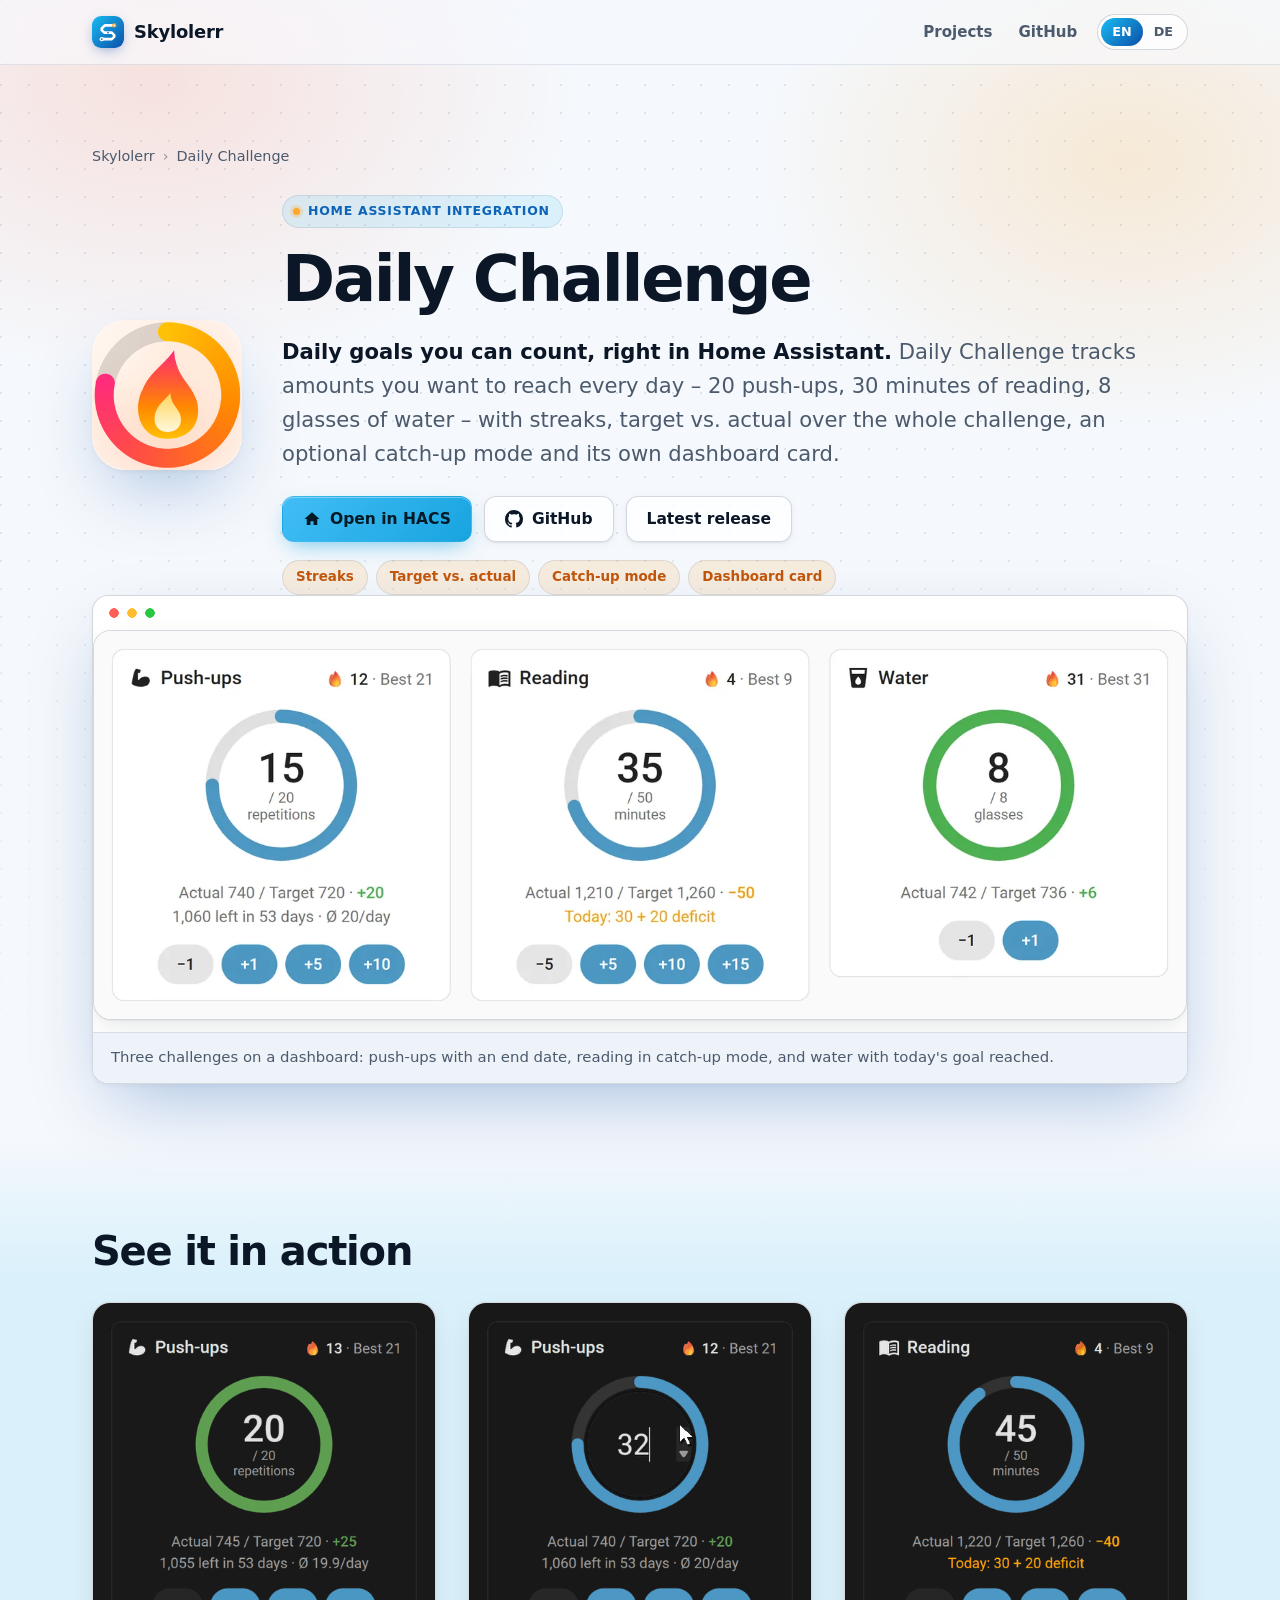
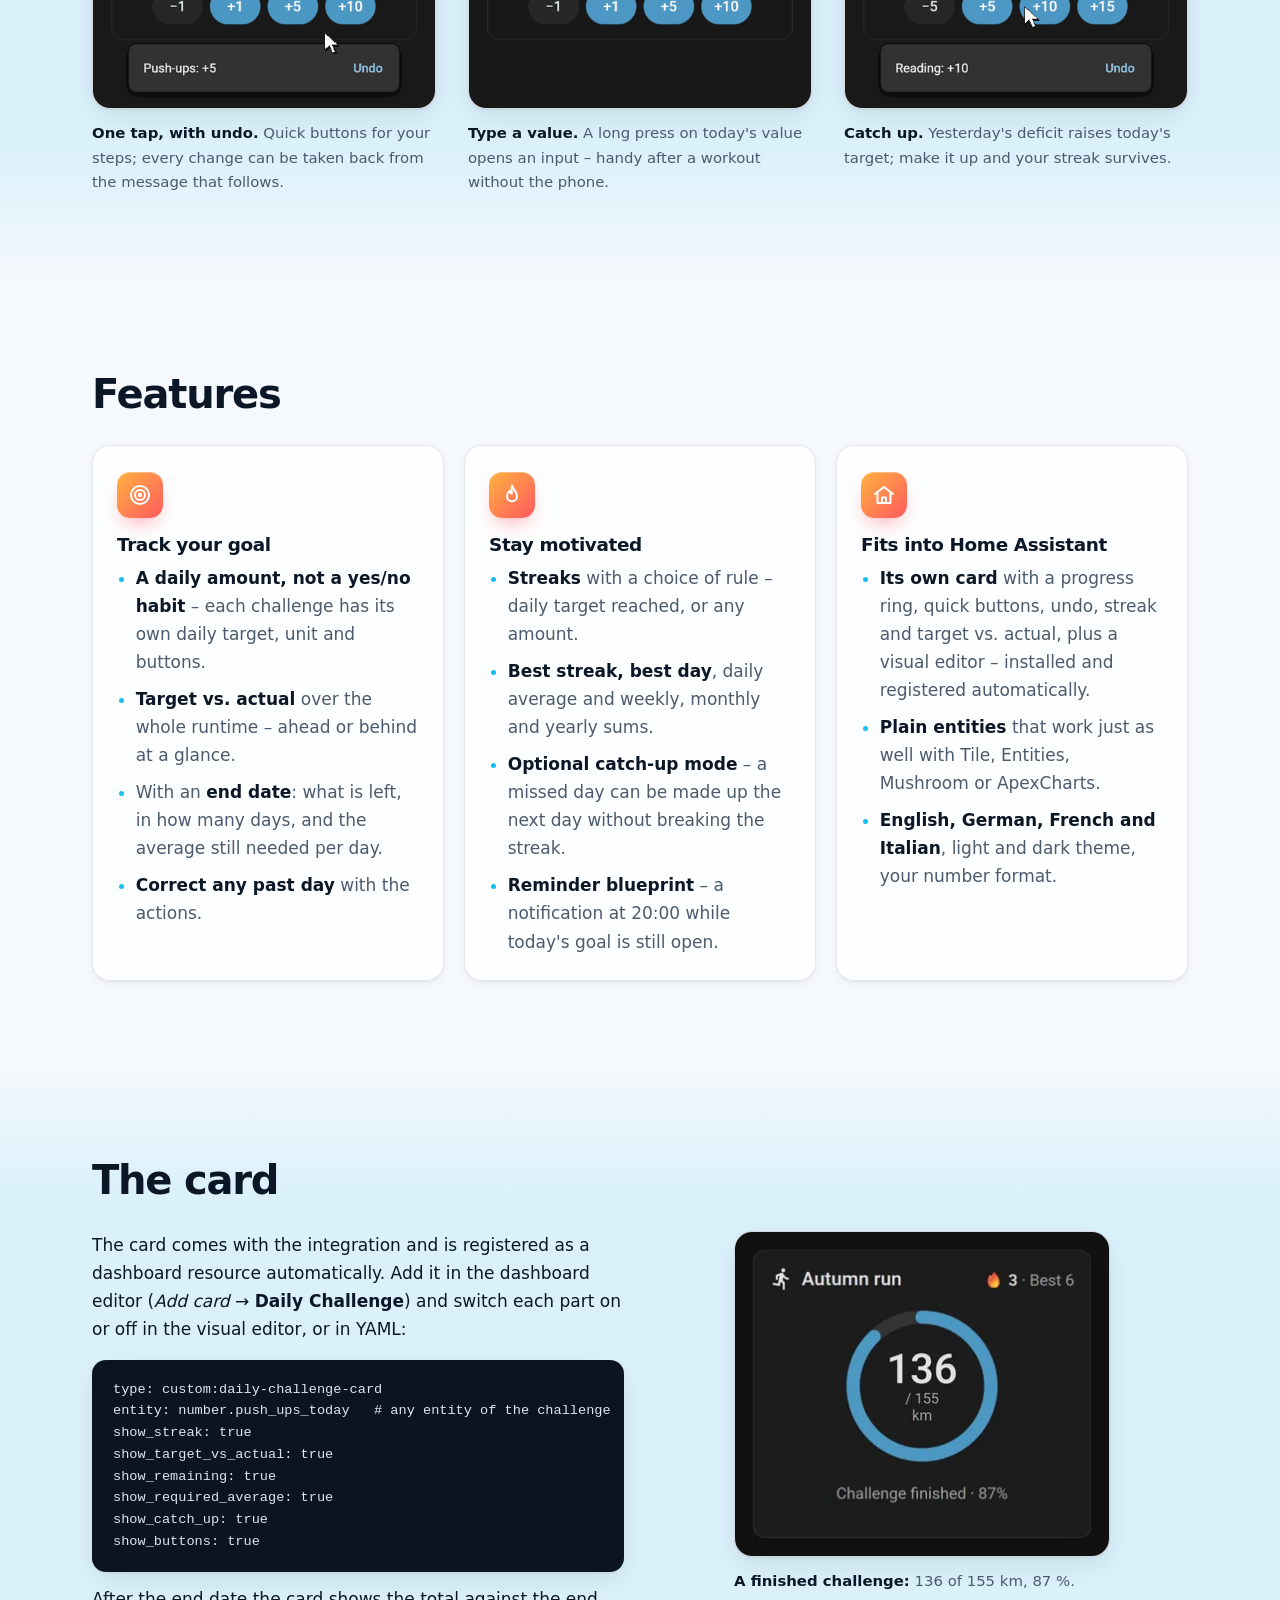
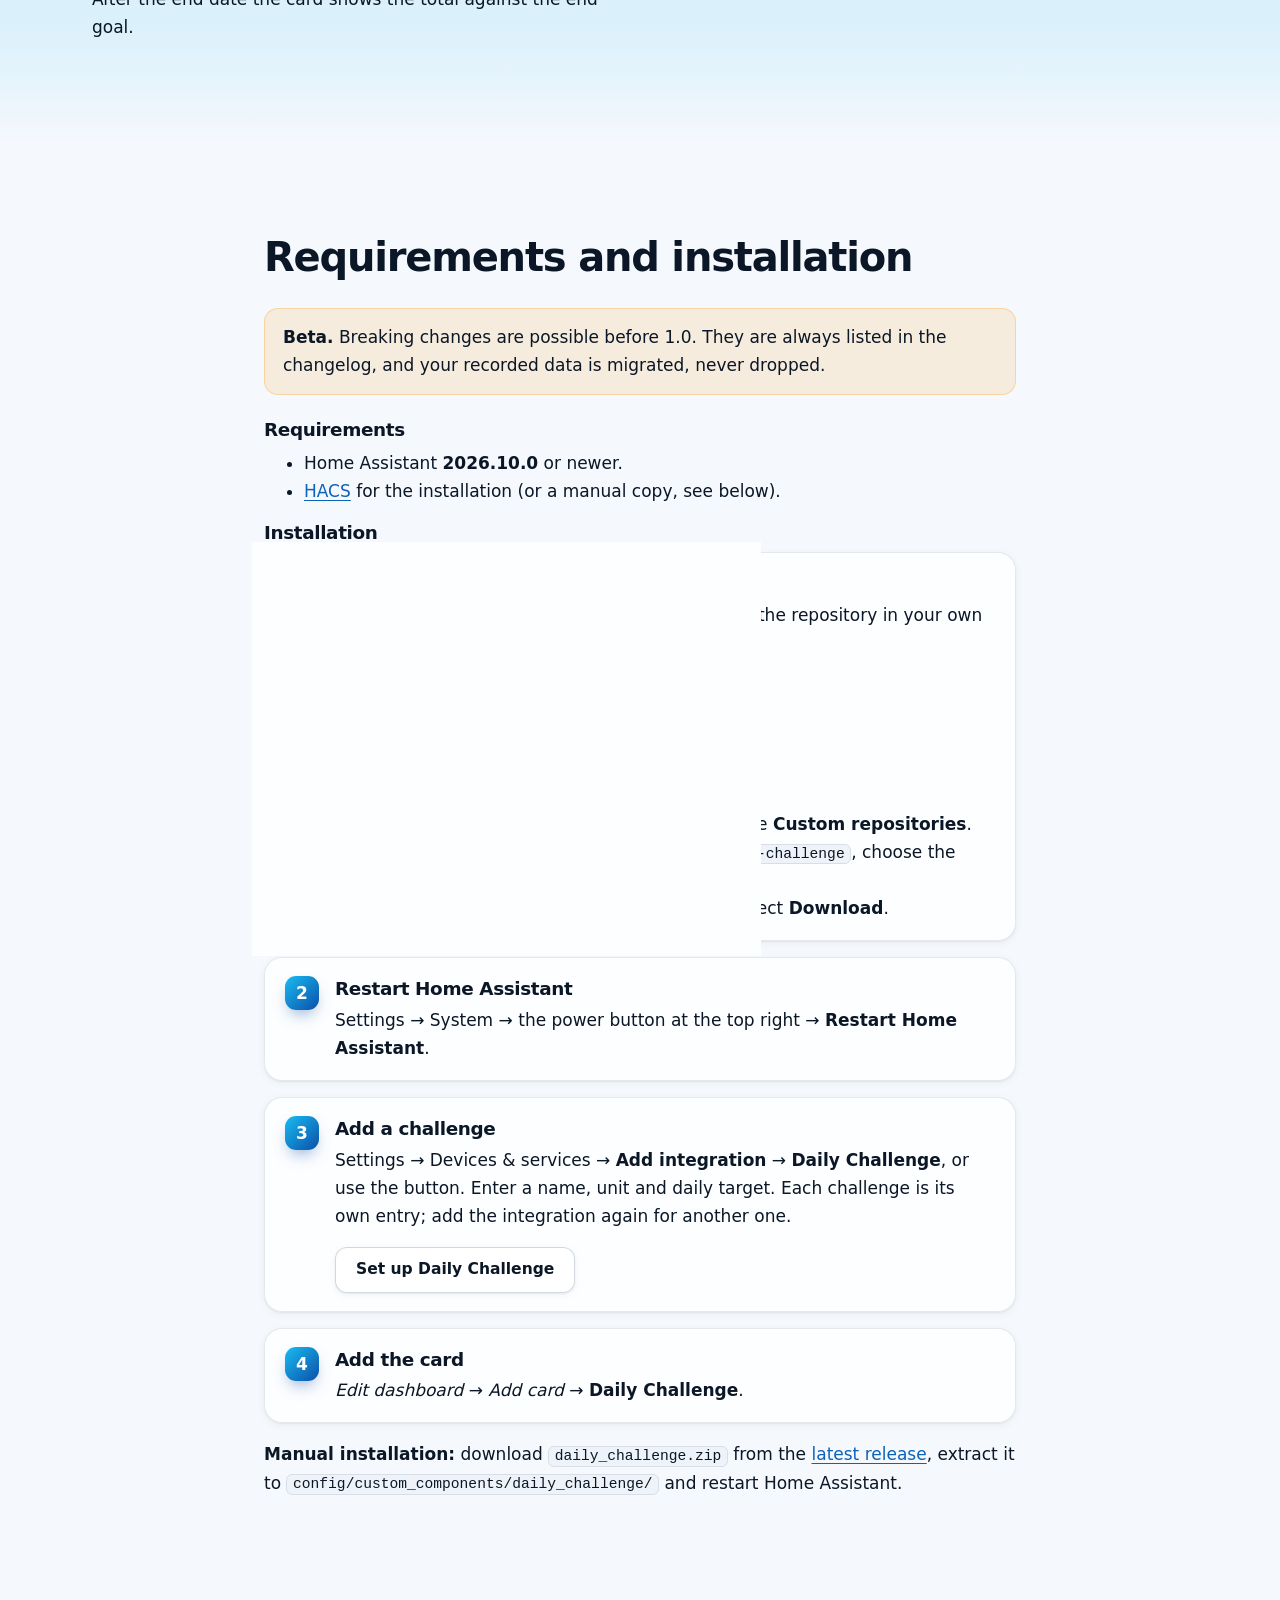
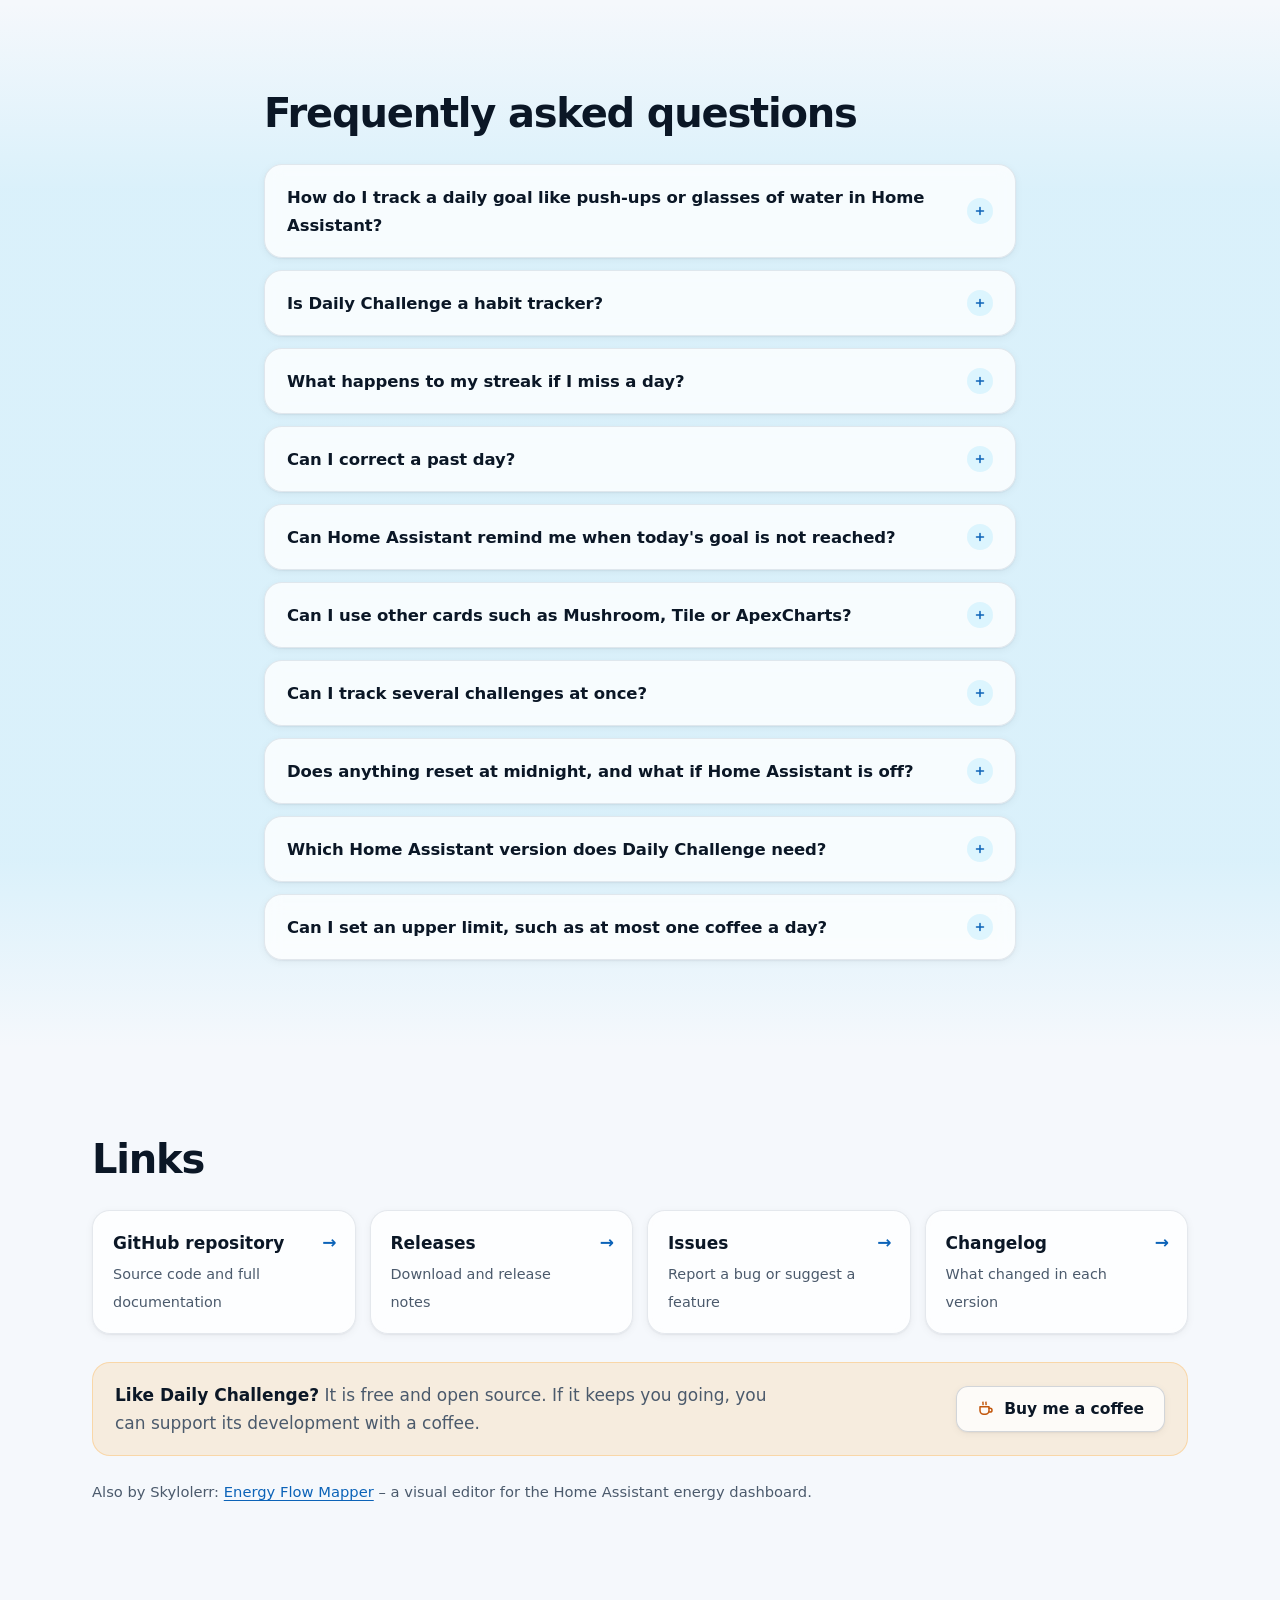
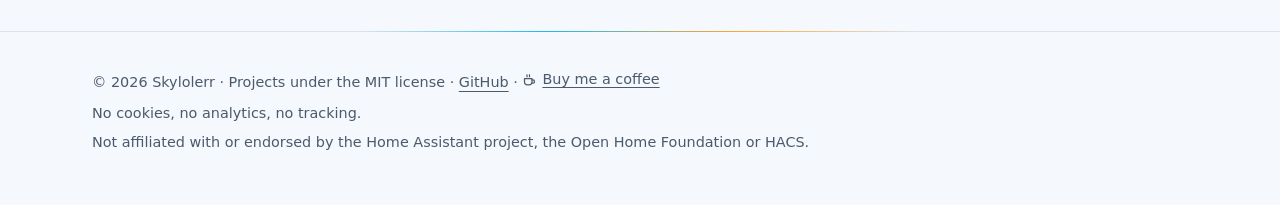
==== daily-challenge/index.html @ 4c5621c8 "Add a Buy me a coffee link to the footer and the project pages A plain link to buymeacoffee.com/skyl" ====
<!doctype html>
<html lang="en">
<head>
  <meta charset="utf-8">
  <meta name="viewport" content="width=device-width, initial-scale=1">
  <title>Daily Challenge – daily goals and streaks for Home Assistant</title>
  <meta name="description" content="Track daily goals in Home Assistant: push-ups, reading minutes, glasses of water. Streaks, target vs. actual, catch-up mode and its own dashboard card. Free via HACS.">
  <link rel="canonical" href="https://skylolerr.com/daily-challenge/">
  <link rel="alternate" hreflang="en" href="https://skylolerr.com/daily-challenge/">
  <link rel="alternate" hreflang="de" href="https://skylolerr.com/de/daily-challenge/">
  <link rel="alternate" hreflang="x-default" href="https://skylolerr.com/daily-challenge/">
  <meta name="theme-color" content="#ffffff" media="(prefers-color-scheme: light)">
  <meta name="theme-color" content="#161d26" media="(prefers-color-scheme: dark)">
  <link rel="icon" href="/favicon.svg" type="image/svg+xml">
  <link rel="icon" href="/favicon.ico" sizes="32x32">
  <link rel="apple-touch-icon" href="/apple-touch-icon.png">
  <link rel="stylesheet" href="/assets/css/site.css">
  <meta property="og:type" content="website">
  <meta property="og:site_name" content="Skylolerr">
  <meta property="og:title" content="Daily Challenge – daily goals and streaks for Home Assistant">
  <meta property="og:description" content="Quantity-based daily challenges for Home Assistant with streaks, target vs. actual, an optional catch-up mode and its own card. Free via HACS.">
  <meta property="og:url" content="https://skylolerr.com/daily-challenge/">
  <meta property="og:image" content="https://skylolerr.com/assets/img/og-daily-challenge.png">
  <meta property="og:image:width" content="1200">
  <meta property="og:image:height" content="630">
  <meta property="og:image:alt" content="Daily Challenge – daily goals for Home Assistant, with streaks and its own card">
  <meta property="og:locale" content="en_US">
  <meta property="og:locale:alternate" content="de_CH">
  <meta name="twitter:card" content="summary_large_image">
  <script type="application/ld+json">
  {
    "@context": "https://schema.org",
    "@graph": [
      {
        "@type": "SoftwareApplication",
        "@id": "https://skylolerr.com/daily-challenge/#app",
        "name": "Daily Challenge",
        "description": "A Home Assistant integration for quantity-based daily challenges such as 20 push-ups or 8 glasses of water, with streaks, target vs. actual over the whole challenge, an optional catch-up mode and its own dashboard card.",
        "url": "https://skylolerr.com/daily-challenge/",
        "image": "https://skylolerr.com/assets/img/og-daily-challenge.png",
        "screenshot": "https://skylolerr.com/assets/img/dc/hero-light.webp",
        "applicationCategory": "HomeApplication",
        "applicationSubCategory": "Home Assistant custom integration",
        "operatingSystem": "Home Assistant 2026.10.0 or newer",
        "softwareRequirements": "Home Assistant 2026.10.0 or newer, HACS",
        "featureList": [
          "Daily target with its own unit and quick buttons",
          "Current and best streak with a choice of streak rule",
          "Target vs. actual over the whole challenge",
          "Optional catch-up mode for yesterday's deficit",
          "Dashboard card with progress ring and undo",
          "Reminder blueprint",
          "Actions to add, set and read the values of any day"
        ],
        "license": "https://opensource.org/license/mit",
        "isAccessibleForFree": true,
        "offers": { "@type": "Offer", "price": "0", "priceCurrency": "USD" },
        "author": { "@type": "Person", "name": "Skylolerr", "url": "https://github.com/Skylolerr" },
        "downloadUrl": "https://github.com/Skylolerr/ha-daily-challenge/releases/latest",
        "installUrl": "https://my.home-assistant.io/redirect/hacs_repository/?owner=Skylolerr&repository=ha-daily-challenge&category=integration",
        "sameAs": ["https://github.com/Skylolerr/ha-daily-challenge"]
      },
      {
        "@type": "BreadcrumbList",
        "itemListElement": [
          { "@type": "ListItem", "position": 1, "name": "Skylolerr", "item": "https://skylolerr.com/" },
          { "@type": "ListItem", "position": 2, "name": "Daily Challenge", "item": "https://skylolerr.com/daily-challenge/" }
        ]
      },
      {
        "@type": "FAQPage",
        "mainEntity": [
          {
            "@type": "Question",
            "name": "How do I track a daily goal like push-ups or glasses of water in Home Assistant?",
            "acceptedAnswer": { "@type": "Answer", "text": "Install Daily Challenge, add the integration and enter a name, a unit and a daily target, for example 20 push-ups. Add the Daily Challenge card to a dashboard and tap +1, +5 or +10 whenever you have done some. The card shows today's progress, your streak and whether you are ahead of or behind your target." }
          },
          {
            "@type": "Question",
            "name": "Is Daily Challenge a habit tracker?",
            "acceptedAnswer": { "@type": "Answer", "text": "It tracks amounts, not yes/no habits. Each challenge has a daily target and a unit, so it counts how much you did each day, adds it up over the whole challenge and compares it with the target to date. If you prefer, any amount above 0 can count for the streak." }
          },
          {
            "@type": "Question",
            "name": "What happens to my streak if I miss a day?",
            "acceptedAnswer": { "@type": "Answer", "text": "Without catch-up, a missed day ends the streak. In the optional catch-up mode, yesterday's deficit is added to today's target; if you make it up today, yesterday still counts and the streak survives. Only yesterday can be rescued, nothing older." }
          },
          {
            "@type": "Question",
            "name": "Can I correct a past day?",
            "acceptedAnswer": { "@type": "Answer", "text": "Yes. The actions daily_challenge.set and daily_challenge.add take an optional date, so you can correct any day between the start date and today, for example from the developer tools or an automation." }
          },
          {
            "@type": "Question",
            "name": "Can Home Assistant remind me when today's goal is not reached?",
            "acceptedAnswer": { "@type": "Answer", "text": "Yes. Import the reminder blueprint: at a time you choose, 20:00 by default, it notifies you while today's goal is still open. The message can include what is still missing." }
          },
          {
            "@type": "Question",
            "name": "Can I use other cards such as Mushroom, Tile or ApexCharts?",
            "acceptedAnswer": { "@type": "Answer", "text": "Yes. Every challenge creates plain entities: a number for today's value, buttons for the steps and sensors for today's target, progress, total, streaks, ahead or behind and more. They work with any card, in automations and in the history." }
          },
          {
            "@type": "Question",
            "name": "Can I track several challenges at once?",
            "acceptedAnswer": { "@type": "Answer", "text": "Yes. Each challenge is its own entry: add the integration again for the next one. Each gets its own device, entities and card." }
          },
          {
            "@type": "Question",
            "name": "Does anything reset at midnight, and what if Home Assistant is off?",
            "acceptedAnswer": { "@type": "Answer", "text": "Nothing is reset. Every value is stored with its date, so a new day simply starts empty. Restarts, daylight saving time and Home Assistant being off over midnight are no problem." }
          },
          {
            "@type": "Question",
            "name": "Which Home Assistant version does Daily Challenge need?",
            "acceptedAnswer": { "@type": "Answer", "text": "Home Assistant 2026.10.0 or newer. The card is installed and registered automatically with the integration." }
          },
          {
            "@type": "Question",
            "name": "Can I set an upper limit, such as at most one coffee a day?",
            "acceptedAnswer": { "@type": "Answer", "text": "Not yet. Daily Challenge supports at-least goals only, and there are no rest or skip days: daily means every day." }
          }
        ]
      }
    ]
  }
  </script>
</head>
<body class="warm-page">
  <a class="skip-link" href="#main">Skip to content</a>
  <header class="site-header">
    <div class="wrap">
      <a class="brand" href="/"><img src="/favicon.svg" alt="" width="30" height="30">Skylolerr</a>
      <nav class="site-nav" aria-label="Main">
        <a class="nav-hide-sm" href="/#projects">Projects</a>
        <a href="https://github.com/Skylolerr">GitHub</a>
        <span class="lang"><a href="/daily-challenge/" hreflang="en" lang="en" aria-current="true" aria-label="English">EN</a><a href="/de/daily-challenge/" hreflang="de" lang="de" aria-label="Deutsch">DE</a></span>
      </nav>
    </div>
  </header>

  <main id="main">
    <section class="hero">
      <div class="wrap">
        <nav class="breadcrumb" aria-label="Breadcrumb">
          <ol><li><a href="/">Skylolerr</a></li><li aria-current="page">Daily Challenge</li></ol>
        </nav>
        <div class="hero-grid">
          <picture>
            <source media="(prefers-color-scheme: dark)" srcset="/assets/img/dc/icon-dark.png">
            <img class="app-icon" src="/assets/img/dc/icon-light.png" alt="" width="132" height="132">
          </picture>
          <div>
            <span class="eyebrow">Home Assistant integration</span>
            <h1>Daily Challenge</h1>
            <p class="lead"><strong>Daily goals you can count, right in Home Assistant.</strong> Daily Challenge tracks amounts you want to reach every day – 20 push-ups, 30 minutes of reading, 8 glasses of water – with streaks, target vs. actual over the whole challenge, an optional catch-up mode and its own dashboard card.</p>
            <div class="actions">
              <a class="btn btn-hacs" href="https://my.home-assistant.io/redirect/hacs_repository/?owner=Skylolerr&amp;repository=ha-daily-challenge&amp;category=integration"><svg viewBox="0 0 24 24" aria-hidden="true" fill="currentColor"><path d="M12 3 2 12h3v8h5v-5h4v5h5v-8h3L12 3Z"/></svg>Open in HACS</a>
              <a class="btn" href="https://github.com/Skylolerr/ha-daily-challenge"><svg viewBox="0 0 16 16" aria-hidden="true" fill="currentColor"><path d="M8 0c4.42 0 8 3.58 8 8a8.013 8.013 0 0 1-5.45 7.59c-.4.08-.55-.17-.55-.38 0-.27.01-1.13.01-2.2 0-.75-.25-1.23-.54-1.48 1.78-.2 3.65-.88 3.65-3.95 0-.88-.31-1.59-.82-2.15.08-.2.36-1.02-.08-2.12 0 0-.67-.22-2.2.82-.64-.18-1.32-.27-2-.27-.68 0-1.36.09-2 .27-1.53-1.03-2.2-.82-2.2-.82-.44 1.1-.16 1.92-.08 2.12-.51.56-.82 1.28-.82 2.15 0 3.06 1.86 3.75 3.64 3.95-.23.2-.44.55-.51 1.07-.46.21-1.61.55-2.33-.66-.15-.24-.6-.83-1.23-.82-.67.01-.27.38.01.53.34.19.73.9.82 1.13.16.45.68 1.31 2.69.94 0 .67.01 1.3.01 1.49 0 .21-.15.45-.55.38A7.995 7.995 0 0 1 0 8c0-4.42 3.58-8 8-8Z"/></svg>GitHub</a>
              <a class="btn" href="https://github.com/Skylolerr/ha-daily-challenge/releases/latest">Latest release</a>
            </div>
            <ul class="chips warm"><li>Streaks</li><li>Target vs. actual</li><li>Catch-up mode</li><li>Dashboard card</li></ul>
          </div>
        </div>
        <figure class="shot hero-shot">
          <picture>
            <source media="(prefers-color-scheme: dark)" srcset="/assets/img/dc/hero-dark-800.webp 800w, /assets/img/dc/hero-dark.webp 1600w" sizes="(min-width: 1120px) 1064px, 100vw">
            <img src="/assets/img/dc/hero-light.webp" srcset="/assets/img/dc/hero-light-800.webp 800w, /assets/img/dc/hero-light.webp 1600w" sizes="(min-width: 1120px) 1064px, 100vw" alt="Three Daily Challenge cards: push-ups with an end date, reading in catch-up mode and water with today's goal reached" width="1600" height="569" fetchpriority="high">
          </picture>
          <figcaption>Three challenges on a dashboard: push-ups with an end date, reading in catch-up mode, and water with today's goal reached.</figcaption>
        </figure>
      </div>
    </section>

    <section class="section section-alt" aria-labelledby="demo-title">
      <div class="wrap">
        <h2 id="demo-title">See it in action</h2>
        <div class="grid-3">
          <figure class="shot">
            <img src="/assets/img/dc/buttons.webp" alt="Tapping +5 fills the ring and reaches today's goal; Undo in the message takes it back" width="475" height="562" loading="lazy">
            <figcaption><b>One tap, with undo.</b> Quick buttons for your steps; every change can be taken back from the message that follows.</figcaption>
          </figure>
          <figure class="shot">
            <img src="/assets/img/dc/input.webp" alt="A long press on the value opens an input; 32 and Enter set today's value" width="475" height="562" loading="lazy">
            <figcaption><b>Type a value.</b> A long press on today's value opens an input – handy after a workout without the phone.</figcaption>
          </figure>
          <figure class="shot">
            <img src="/assets/img/dc/catch-up.webp" alt="In catch-up mode +10 and +5 make up yesterday's deficit; the card says Deficit made up" width="475" height="562" loading="lazy">
            <figcaption><b>Catch up.</b> Yesterday's deficit raises today's target; make it up and your streak survives.</figcaption>
          </figure>
        </div>
      </div>
    </section>

    <section class="section" aria-labelledby="features-title">
      <div class="wrap">
        <h2 id="features-title">Features</h2>
        <div class="features">
          <div class="feature">
            <span class="feature-icon" aria-hidden="true"><svg viewBox="0 0 24 24" fill="none" stroke="currentColor" stroke-width="2" stroke-linecap="round" stroke-linejoin="round"><circle cx="12" cy="12" r="9"/><circle cx="12" cy="12" r="5"/><circle cx="12" cy="12" r="1.2" fill="currentColor"/></svg></span>
            <h3>Track your goal</h3>
            <ul>
              <li><strong>A daily amount, not a yes/no habit</strong> – each challenge has its own daily target, unit and buttons.</li>
              <li><strong>Target vs. actual</strong> over the whole runtime – ahead or behind at a glance.</li>
              <li>With an <strong>end date</strong>: what is left, in how many days, and the average still needed per day.</li>
              <li><strong>Correct any past day</strong> with the actions.</li>
            </ul>
          </div>
          <div class="feature">
            <span class="feature-icon" aria-hidden="true"><svg viewBox="0 0 24 24" fill="none" stroke="currentColor" stroke-width="2" stroke-linecap="round" stroke-linejoin="round"><path d="M12 2.5c.4 3.4 5 5.8 5 10.8a5 5 0 0 1-10 0c0-2.4 1.1-4 2.4-5.4.3 1.6 1.1 2.6 2.4 2.9-.6-2.6-.3-5.6.2-8.3Z"/></svg></span>
            <h3>Stay motivated</h3>
            <ul>
              <li><strong>Streaks</strong> with a choice of rule – daily target reached, or any amount.</li>
              <li><strong>Best streak, best day</strong>, daily average and weekly, monthly and yearly sums.</li>
              <li><strong>Optional catch-up mode</strong> – a missed day can be made up the next day without breaking the streak.</li>
              <li><strong>Reminder blueprint</strong> – a notification at 20:00 while today's goal is still open.</li>
            </ul>
          </div>
          <div class="feature">
            <span class="feature-icon" aria-hidden="true"><svg viewBox="0 0 24 24" fill="none" stroke="currentColor" stroke-width="2" stroke-linecap="round" stroke-linejoin="round"><path d="m3 11 9-7 9 7"/><path d="M5.5 9.5V20h13V9.5"/><path d="M10 20v-5.5h4V20"/></svg></span>
            <h3>Fits into Home Assistant</h3>
            <ul>
              <li><strong>Its own card</strong> with a progress ring, quick buttons, undo, streak and target vs. actual, plus a visual editor – installed and registered automatically.</li>
              <li><strong>Plain entities</strong> that work just as well with Tile, Entities, Mushroom or ApexCharts.</li>
              <li><strong>English, German, French and Italian</strong>, light and dark theme, your number format.</li>
            </ul>
          </div>
        </div>
      </div>
    </section>

    <section class="section section-alt" aria-labelledby="card-title">
      <div class="wrap">
        <h2 id="card-title">The card</h2>
        <div class="grid-2">
          <div>
            <p>The card comes with the integration and is registered as a dashboard resource automatically. Add it in the dashboard editor (<em>Add card</em> → <strong>Daily Challenge</strong>) and switch each part on or off in the visual editor, or in YAML:</p>
            <pre><code>type: custom:daily-challenge-card
entity: number.push_ups_today   # any entity of the challenge
show_streak: true
show_target_vs_actual: true
show_remaining: true
show_required_average: true
show_catch_up: true
show_buttons: true</code></pre>
            <p>After the end date the card shows the total against the end goal.</p>
          </div>
          <figure class="shot center-shot">
            <img src="/assets/img/dc/card-finished.webp" alt="A finished challenge: 136 of 155 km, Challenge finished · 87 %" width="376" height="326" loading="lazy">
            <figcaption><b>A finished challenge:</b> 136 of 155 km, 87 %.</figcaption>
          </figure>
        </div>
      </div>
    </section>

    <section class="section" id="install" aria-labelledby="install-title">
      <div class="wrap narrow">
        <h2 id="install-title">Requirements and installation</h2>
        <div class="note warm"><p><strong>Beta.</strong> Breaking changes are possible before 1.0. They are always listed in the changelog, and your recorded data is migrated, never dropped.</p></div>
        <h3>Requirements</h3>
        <ul>
          <li>Home Assistant <strong>2026.10.0</strong> or newer.</li>
          <li><a href="https://hacs.xyz/">HACS</a> for the installation (or a manual copy, see below).</li>
        </ul>
        <h3>Installation</h3>
        <ol class="steps">
          <li>
            <h3>Add it to HACS</h3>
            <p>Click <strong>Open in HACS</strong> – My Home Assistant opens the repository in your own Home Assistant – and select <strong>Download</strong>.</p>
            <p><a class="btn btn-hacs" href="https://my.home-assistant.io/redirect/hacs_repository/?owner=Skylolerr&amp;repository=ha-daily-challenge&amp;category=integration"><svg viewBox="0 0 24 24" aria-hidden="true" fill="currentColor"><path d="M12 3 2 12h3v8h5v-5h4v5h5v-8h3L12 3Z"/></svg>Open in HACS</a></p>
            <p>Or add it as a custom repository by hand:</p>
            <ol>
              <li>Open <strong>HACS</strong> in the sidebar.</li>
              <li>Open the <strong>⋮</strong> menu at the top right and choose <strong>Custom repositories</strong>.</li>
              <li>Enter <code>https://github.com/Skylolerr/ha-daily-challenge</code>, choose the type <strong>Integration</strong> and select <strong>Add</strong>.</li>
              <li>Search for <strong>Daily Challenge</strong> in HACS and select <strong>Download</strong>.</li>
            </ol>
          </li>
          <li>
            <h3>Restart Home Assistant</h3>
            <p>Settings → System → the power button at the top right → <strong>Restart Home Assistant</strong>.</p>
          </li>
          <li>
            <h3>Add a challenge</h3>
            <p>Settings → Devices &amp; services → <strong>Add integration</strong> → <strong>Daily Challenge</strong>, or use the button. Enter a name, unit and daily target. Each challenge is its own entry; add the integration again for another one.</p>
            <p><a class="btn" href="https://my.home-assistant.io/redirect/config_flow_start/?domain=daily_challenge">Set up Daily Challenge</a></p>
          </li>
          <li>
            <h3>Add the card</h3>
            <p><em>Edit dashboard</em> → <em>Add card</em> → <strong>Daily Challenge</strong>.</p>
          </li>
        </ol>
        <p><strong>Manual installation:</strong> download <code>daily_challenge.zip</code> from the <a href="https://github.com/Skylolerr/ha-daily-challenge/releases/latest">latest release</a>, extract it to <code>config/custom_components/daily_challenge/</code> and restart Home Assistant.</p>
      </div>
    </section>

    <section class="section section-alt" id="faq" aria-labelledby="faq-title">
      <div class="wrap narrow">
        <h2 id="faq-title">Frequently asked questions</h2>
        <div class="faq">
          <details>
            <summary><h3>How do I track a daily goal like push-ups or glasses of water in Home Assistant?</h3></summary>
            <div class="answer"><p>Install Daily Challenge, add the integration and enter a name, a unit and a daily target – for example 20 push-ups. Add the Daily Challenge card to a dashboard and tap <strong>+1</strong>, <strong>+5</strong> or <strong>+10</strong> whenever you have done some. The card shows today's progress, your streak and whether you are ahead of or behind your target.</p></div>
          </details>
          <details>
            <summary><h3>Is Daily Challenge a habit tracker?</h3></summary>
            <div class="answer"><p>It tracks amounts, not yes/no habits. Each challenge has a daily target and a unit, so it counts how much you did each day, adds it up over the whole challenge and compares it with the target to date. If you prefer, any amount above 0 can count for the streak.</p></div>
          </details>
          <details>
            <summary><h3>What happens to my streak if I miss a day?</h3></summary>
            <div class="answer"><p>Without catch-up, a missed day ends the streak. In the optional <strong>catch-up mode</strong>, yesterday's deficit is added to today's target; if you make it up today, yesterday still counts and the streak survives. Only yesterday can be rescued, nothing older.</p></div>
          </details>
          <details>
            <summary><h3>Can I correct a past day?</h3></summary>
            <div class="answer"><p>Yes. The actions <code>daily_challenge.set</code> and <code>daily_challenge.add</code> take an optional date, so you can correct any day between the start date and today – for example from the developer tools or an automation.</p></div>
          </details>
          <details>
            <summary><h3>Can Home Assistant remind me when today's goal is not reached?</h3></summary>
            <div class="answer"><p>Yes. Import the <a href="https://my.home-assistant.io/redirect/blueprint_import/?blueprint_url=https%3A%2F%2Fgithub.com%2FSkylolerr%2Fha-daily-challenge%2Fblob%2Fmain%2Fblueprints%2Fautomation%2Fdaily_challenge%2Freminder.yaml">reminder blueprint</a>: at a time you choose, 20:00 by default, it notifies you while today's goal is still open. The message can include what is still missing.</p></div>
          </details>
          <details>
            <summary><h3>Can I use other cards such as Mushroom, Tile or ApexCharts?</h3></summary>
            <div class="answer"><p>Yes. Every challenge creates plain entities: a number for today's value, buttons for the steps and sensors for today's target, progress, total, streaks, ahead or behind and more. They work with any card, in automations and in the history.</p></div>
          </details>
          <details>
            <summary><h3>Can I track several challenges at once?</h3></summary>
            <div class="answer"><p>Yes. Each challenge is its own entry: add the integration again for the next one. Each gets its own device, entities and card.</p></div>
          </details>
          <details>
            <summary><h3>Does anything reset at midnight, and what if Home Assistant is off?</h3></summary>
            <div class="answer"><p>Nothing is reset. Every value is stored with its date, so a new day simply starts empty. Restarts, daylight saving time and Home Assistant being off over midnight are no problem.</p></div>
          </details>
          <details>
            <summary><h3>Which Home Assistant version does Daily Challenge need?</h3></summary>
            <div class="answer"><p>Home Assistant <strong>2026.10.0</strong> or newer. The card is installed and registered automatically with the integration.</p></div>
          </details>
          <details>
            <summary><h3>Can I set an upper limit, such as at most one coffee a day?</h3></summary>
            <div class="answer"><p>Not yet. Daily Challenge supports at-least goals only, and there are no rest or skip days: daily means every day.</p></div>
          </details>
        </div>
      </div>
    </section>

    <section class="section" aria-labelledby="links-title">
      <div class="wrap">
        <h2 id="links-title">Links</h2>
        <ul class="link-list">
          <li><a href="https://github.com/Skylolerr/ha-daily-challenge"><b>GitHub repository</b><span>Source code and full documentation</span></a></li>
          <li><a href="https://github.com/Skylolerr/ha-daily-challenge/releases"><b>Releases</b><span>Download and release notes</span></a></li>
          <li><a href="https://github.com/Skylolerr/ha-daily-challenge/issues"><b>Issues</b><span>Report a bug or suggest a feature</span></a></li>
          <li><a href="https://github.com/Skylolerr/ha-daily-challenge/blob/main/CHANGELOG.md"><b>Changelog</b><span>What changed in each version</span></a></li>
        </ul>
        <div class="support">
          <p><strong>Like Daily Challenge?</strong> It is free and open source. If it keeps you going, you can support its development with a coffee.</p>
          <a class="btn btn-coffee" href="https://buymeacoffee.com/skylolerr"><svg viewBox="0 0 24 24" aria-hidden="true" fill="none" stroke="currentColor" stroke-width="2" stroke-linecap="round" stroke-linejoin="round"><path d="M4 9h12v5a5 5 0 0 1-5 5H9a5 5 0 0 1-5-5V9Z"/><path d="M16 11h1.5a2.5 2.5 0 0 1 0 5H16"/><path d="M8 3c-.6 1 .6 2 0 3M12 3c-.6 1 .6 2 0 3"/></svg>Buy me a coffee</a>
        </div>
        <p class="meta" style="margin-top:24px">Also by Skylolerr: <a href="/energy-flow-mapper/">Energy Flow Mapper</a> – a visual editor for the Home Assistant energy dashboard.</p>
      </div>
    </section>
  </main>

  <footer class="site-footer">
    <div class="wrap">
      <p>© 2026 Skylolerr · Projects under the MIT license · <a href="https://github.com/Skylolerr">GitHub</a> · <a class="coffee-link" href="https://buymeacoffee.com/skylolerr"><svg viewBox="0 0 24 24" aria-hidden="true" fill="none" stroke="currentColor" stroke-width="2" stroke-linecap="round" stroke-linejoin="round"><path d="M4 9h12v5a5 5 0 0 1-5 5H9a5 5 0 0 1-5-5V9Z"/><path d="M16 11h1.5a2.5 2.5 0 0 1 0 5H16"/><path d="M8 3c-.6 1 .6 2 0 3M12 3c-.6 1 .6 2 0 3"/></svg>Buy me a coffee</a></p>
      <p>No cookies, no analytics, no tracking.</p>
      <p>Not affiliated with or endorsed by the Home Assistant project, the Open Home Foundation or HACS.</p>
    </div>
  </footer>
</body>
</html>
---- assets/css/site.css ----
/* Skylolerr – one stylesheet for every page. System fonts, no external requests.
   The theme follows the operating system (prefers-color-scheme). */

:root {
  color-scheme: light dark;
  --bg: #f5f8fc;
  --surface: rgb(255 255 255 / 78%);
  --surface-solid: #ffffff;
  --surface-2: #eef3f9;
  --text: #0b1726;
  --muted: #4b5a6c;
  --border: rgb(15 40 80 / 10%);
  --border-strong: rgb(15 40 80 / 18%);
  --accent: #0c63b8;
  --accent-text: #ffffff;
  --accent-soft: rgb(24 188 242 / 12%);
  --brand-1: #18bcf2;
  --brand-2: #0c4fa8;
  --brand: linear-gradient(135deg, var(--brand-1), var(--brand-2));
  --orange: #ffa62b;
  --warm: #c2570c;
  --warm-soft: rgb(255 166 43 / 14%);
  --glow-1: rgb(24 188 242 / 22%);
  --glow-2: rgb(255 166 43 / 16%);
  --shadow-sm: 0 1px 2px rgb(11 23 38 / 6%), 0 2px 8px rgb(11 23 38 / 5%);
  --shadow: 0 1px 2px rgb(11 23 38 / 5%), 0 10px 30px -6px rgb(11 23 38 / 12%);
  --shadow-lg: 0 2px 4px rgb(11 23 38 / 4%), 0 30px 70px -20px rgb(12 79 168 / 35%);
  --header-bg: rgb(245 248 252 / 72%);
  --radius: 18px;
  --font: "Inter", "Segoe UI Variable Text", system-ui, -apple-system, "Segoe UI", Roboto, "Helvetica Neue", Arial, sans-serif;
  --font-display: "Inter", "Segoe UI Variable Display", system-ui, -apple-system, "Segoe UI", Roboto, "Helvetica Neue", Arial, sans-serif;
  --mono: ui-monospace, "Cascadia Code", "SF Mono", Menlo, Consolas, monospace;
}

@media (prefers-color-scheme: dark) {
  :root {
    --bg: #070b12;
    --surface: rgb(20 28 40 / 72%);
    --surface-solid: #111925;
    --surface-2: #162130;
    --text: #e9eff6;
    --muted: #9aa9bb;
    --border: rgb(160 190 230 / 11%);
    --border-strong: rgb(160 190 230 / 22%);
    --accent: #5cc4ff;
    --accent-text: #04121f;
    --accent-soft: rgb(24 188 242 / 14%);
    --warm: #ffb15c;
    --warm-soft: rgb(255 166 43 / 13%);
    --glow-1: rgb(24 188 242 / 20%);
    --glow-2: rgb(255 166 43 / 10%);
    --shadow-sm: 0 1px 2px rgb(0 0 0 / 40%);
    --shadow: 0 1px 2px rgb(0 0 0 / 40%), 0 14px 34px -10px rgb(0 0 0 / 60%);
    --shadow-lg: 0 2px 4px rgb(0 0 0 / 40%), 0 40px 90px -24px rgb(24 188 242 / 28%);
    --header-bg: rgb(7 11 18 / 70%);
  }
}

*,
*::before,
*::after {
  box-sizing: border-box;
}

html {
  -webkit-text-size-adjust: 100%;
  scroll-padding-top: 80px;
  scroll-behavior: smooth;
}

body {
  position: relative;
  margin: 0;
  background: var(--bg);
  color: var(--text);
  font: 17px/1.65 var(--font);
  overflow-wrap: break-word;
  overflow-x: hidden;
  -webkit-font-smoothing: antialiased;
}

/* Soft brand glows behind the top of every page, plus a faint dot grid. */
body::before {
  content: "";
  position: absolute;
  inset: 0 0 auto;
  height: 1100px;
  z-index: -1;
  pointer-events: none;
  background:
    radial-gradient(600px 420px at 12% 80px, var(--glow-1), transparent 70%),
    radial-gradient(520px 380px at 88% 160px, var(--glow-2), transparent 70%),
    radial-gradient(circle at 1px 1px, var(--border) 1px, transparent 0) 0 0 / 28px 28px;
  -webkit-mask-image: linear-gradient(#000 40%, transparent);
  mask-image: linear-gradient(#000 40%, transparent);
}

img {
  max-width: 100%;
  height: auto;
  display: block;
}

a {
  color: var(--accent);
  text-underline-offset: 0.18em;
  text-decoration-thickness: 1px;
}

a:hover {
  text-decoration-thickness: 2px;
}

:focus-visible {
  outline: 3px solid var(--brand-1);
  outline-offset: 3px;
  border-radius: 6px;
}

h1,
h2,
h3 {
  font-family: var(--font-display);
  line-height: 1.15;
  letter-spacing: -0.02em;
  margin: 0 0 0.5em;
}

h1 {
  font-size: clamp(2.3rem, 5.5vw + 0.6rem, 4rem);
  font-weight: 800;
  letter-spacing: -0.035em;
  line-height: 1.05;
}

h2 {
  font-size: clamp(1.7rem, 2.6vw + 0.9rem, 2.5rem);
  font-weight: 750;
  letter-spacing: -0.03em;
  margin-top: 0;
}

h3 {
  font-size: 1.15rem;
  font-weight: 700;
}

p,
ul,
ol {
  margin: 0 0 1em;
}

code {
  font-family: var(--mono);
  font-size: 0.86em;
  background: var(--surface-2);
  border: 1px solid var(--border);
  border-radius: 6px;
  padding: 0.08em 0.38em;
}

pre {
  background: #0b1420;
  color: #d9e6f5;
  border: 1px solid var(--border-strong);
  border-radius: 14px;
  padding: 18px 20px;
  overflow-x: auto;
  font-size: 0.85rem;
  line-height: 1.6;
  box-shadow: var(--shadow);
}

pre code {
  background: none;
  border: 0;
  padding: 0;
  font-size: inherit;
  color: inherit;
}

.grad-text {
  background: var(--brand);
  -webkit-background-clip: text;
  background-clip: text;
  color: transparent;
}

@media (prefers-color-scheme: dark) {
  .grad-text {
    background: linear-gradient(135deg, #7fdcff, #3b8cff);
    -webkit-background-clip: text;
    background-clip: text;
  }
}

.skip-link {
  position: absolute;
  left: -9999px;
}

.skip-link:focus {
  left: 16px;
  top: 12px;
  z-index: 20;
  background: var(--surface-solid);
  padding: 8px 12px;
}

.wrap {
  width: 100%;
  max-width: 1160px;
  margin: 0 auto;
  padding: 0 16px;
}

@media (min-width: 720px) {
  .wrap {
    padding: 0 32px;
  }
}

/* Header: sticky glass bar */

.site-header {
  position: sticky;
  top: 0;
  z-index: 10;
  background: var(--header-bg);
  border-bottom: 1px solid var(--border);
  -webkit-backdrop-filter: saturate(180%) blur(14px);
  backdrop-filter: saturate(180%) blur(14px);
}

.site-header .wrap {
  display: flex;
  align-items: center;
  gap: 12px;
  min-height: 64px;
}

.brand {
  display: inline-flex;
  align-items: center;
  gap: 10px;
  color: var(--text);
  font-family: var(--font-display);
  font-weight: 750;
  font-size: 1.12rem;
  letter-spacing: -0.01em;
  text-decoration: none;
  margin-right: auto;
}

.brand img {
  width: 32px;
  height: 32px;
  border-radius: 9px;
  box-shadow: 0 4px 14px -4px rgb(12 79 168 / 55%);
}

.site-nav {
  display: flex;
  align-items: center;
  gap: 2px;
}

.site-nav a {
  color: var(--muted);
  text-decoration: none;
  font-size: 0.94rem;
  font-weight: 550;
  padding: 7px 12px;
  border-radius: 999px;
  transition: color 0.15s, background 0.15s;
}

.site-nav a:hover {
  color: var(--text);
  background: var(--accent-soft);
}

.lang {
  display: inline-flex;
  border: 1px solid var(--border-strong);
  border-radius: 999px;
  padding: 3px;
  margin-left: 6px;
  background: var(--surface);
}

.site-nav .lang a {
  padding: 3px 11px;
  font-size: 0.8rem;
  font-weight: 700;
}

.site-nav .lang a[aria-current="true"] {
  background: var(--brand);
  color: #fff;
}

@media (max-width: 560px) {
  .site-nav .nav-hide-sm {
    display: none;
  }
}

/* Sections */

main {
  display: block;
}

.section {
  padding: 56px 0;
}

@media (min-width: 860px) {
  .section {
    padding: 88px 0;
  }
}

/* Alternate sections get a faint band instead of a hard colour change. */
.section-alt {
  background: linear-gradient(180deg, transparent, var(--accent-soft) 18%, var(--accent-soft) 82%, transparent);
}

@media (prefers-color-scheme: dark) {
  .section-alt {
    background: linear-gradient(180deg, transparent, rgb(24 188 242 / 5%) 18%, rgb(24 188 242 / 5%) 82%, transparent);
  }
}

.section > .wrap > h2:first-child,
.section > .wrap > .section-head {
  margin-bottom: 28px;
}

.lead {
  font-size: clamp(1.1rem, 0.6vw + 1rem, 1.32rem);
  line-height: 1.6;
  color: var(--muted);
  max-width: 44em;
}

.lead strong {
  color: var(--text);
}

.eyebrow {
  display: inline-flex;
  align-items: center;
  gap: 8px;
  font-size: 0.78rem;
  font-weight: 700;
  letter-spacing: 0.06em;
  text-transform: uppercase;
  color: var(--accent);
  background: var(--accent-soft);
  border: 1px solid var(--border);
  padding: 5px 12px 5px 10px;
  border-radius: 999px;
  margin-bottom: 18px;
}

.eyebrow::before {
  content: "";
  width: 7px;
  height: 7px;
  border-radius: 50%;
  background: var(--orange);
  box-shadow: 0 0 0 3px rgb(255 166 43 / 25%);
}

.narrow {
  max-width: 48em;
}

/* Hero */

.hero {
  padding: 48px 0 40px;
}

@media (min-width: 860px) {
  .hero {
    padding: 80px 0 56px;
  }
}

.hero-grid {
  display: grid;
  gap: 24px;
  align-items: center;
}

@media (min-width: 860px) {
  .hero-grid {
    grid-template-columns: auto 1fr;
    gap: 40px;
  }
}

.warm-page {
  --glow-1: rgb(255 110 70 / 16%);
  --glow-2: rgb(255 166 43 / 18%);
}

.breadcrumb {
  font-size: 0.9rem;
  color: var(--muted);
  margin-bottom: 26px;
}

.breadcrumb ol {
  list-style: none;
  padding: 0;
  margin: 0;
  display: flex;
  flex-wrap: wrap;
  gap: 8px;
}

.breadcrumb li + li::before {
  content: "›";
  margin-right: 8px;
  opacity: 0.6;
}

.breadcrumb a {
  color: var(--muted);
  text-decoration: none;
}

.breadcrumb a:hover {
  color: var(--accent);
}

.app-icon {
  width: 96px;
  height: 96px;
  border-radius: 22%;
  box-shadow: var(--shadow-lg);
}

@media (min-width: 860px) {
  .app-icon {
    width: 150px;
    height: 150px;
  }
}

.hero h1 {
  margin-bottom: 0.35em;
}

.hero .lead {
  margin-bottom: 26px;
}

/* Home hero: text and a product showcase side by side */

.hero-home .hero-grid {
  gap: 48px;
}

@media (min-width: 860px) {
  .hero-home .hero-grid {
    grid-template-columns: minmax(0, 1fr) minmax(0, 1.05fr);
  }
}

.showcase {
  position: relative;
  padding-bottom: 40px;
}

.showcase .window {
  margin-right: 8%;
}

.float-card {
  position: absolute;
  right: 0;
  bottom: 0;
  width: 38%;
  max-width: 220px;
  border-radius: 18px;
  overflow: hidden;
  border: 1px solid var(--border-strong);
  box-shadow: 0 30px 60px -20px rgb(0 0 0 / 45%), 0 0 0 6px var(--surface);
  animation: float 7s ease-in-out infinite;
}

@keyframes float {
  50% {
    transform: translateY(-10px);
  }
}

.hero-stats {
  display: flex;
  flex-wrap: wrap;
  gap: 10px 22px;
  padding: 0;
  margin: 22px 0 0;
  list-style: none;
  color: var(--muted);
  font-size: 0.93rem;
}

.hero-stats li {
  display: inline-flex;
  align-items: center;
  gap: 8px;
}

.hero-stats li::before {
  content: "";
  width: 18px;
  height: 18px;
  flex: none;
  border-radius: 50%;
  background:
    url("data:image/svg+xml,%3Csvg xmlns='http://www.w3.org/2000/svg' viewBox='0 0 24 24' fill='none' stroke='white' stroke-width='3.2' stroke-linecap='round' stroke-linejoin='round'%3E%3Cpath d='m6 12 4 4 8-8'/%3E%3C/svg%3E") center / 12px no-repeat,
    var(--brand);
}

/* Browser-window frame for screenshots */

.window,
.hero-shot {
  position: relative;
  margin: 0;
  padding-top: 34px;
  border-radius: 16px;
  background: var(--surface-solid);
  border: 1px solid var(--border-strong);
  box-shadow: var(--shadow-lg);
  overflow: hidden;
}

.window::before,
.hero-shot::before {
  content: "";
  position: absolute;
  top: 12px;
  left: 16px;
  width: 52px;
  height: 10px;
  background:
    radial-gradient(circle at 5px 5px, #ff5f57 4.5px, transparent 5px),
    radial-gradient(circle at 23px 5px, #febc2e 4.5px, transparent 5px),
    radial-gradient(circle at 41px 5px, #28c840 4.5px, transparent 5px);
}

.window img,
.hero-shot img {
  border: 0;
  border-top: 1px solid var(--border);
  border-radius: 0;
  box-shadow: none;
}

.hero-shot {
  margin-top: 48px;
}

.hero-shot figcaption {
  margin: 0;
  padding: 12px 18px 14px;
  border-top: 1px solid var(--border);
  background: var(--surface-2);
}

/* Buttons and chips */

.actions {
  display: flex;
  flex-wrap: wrap;
  gap: 12px;
  margin: 0 0 18px;
}

.btn {
  display: inline-flex;
  align-items: center;
  gap: 9px;
  min-height: 46px;
  padding: 11px 20px;
  border-radius: 12px;
  border: 1px solid var(--border-strong);
  background: var(--surface);
  color: var(--text);
  font-weight: 650;
  font-size: 0.97rem;
  text-decoration: none;
  line-height: 1.2;
  box-shadow: var(--shadow-sm);
  transition: transform 0.15s ease, box-shadow 0.15s ease, border-color 0.15s ease, filter 0.15s ease;
}

.btn:hover {
  transform: translateY(-2px);
  border-color: var(--accent);
  box-shadow: var(--shadow);
  text-decoration: none;
}

.btn:active {
  transform: translateY(0);
}

.btn svg {
  width: 18px;
  height: 18px;
  flex: none;
}

.btn-primary {
  background: var(--brand);
  border-color: transparent;
  color: #fff;
  box-shadow: 0 8px 22px -8px rgb(12 79 168 / 70%), inset 0 1px 0 rgb(255 255 255 / 25%);
}

.btn-primary:hover {
  border-color: transparent;
  filter: brightness(1.08);
  box-shadow: 0 12px 28px -8px rgb(12 79 168 / 80%), inset 0 1px 0 rgb(255 255 255 / 25%);
}

.btn-hacs {
  background: linear-gradient(135deg, #41bdf5, #18a4e0);
  border-color: transparent;
  color: #031a26;
  box-shadow: 0 8px 22px -8px rgb(24 164 224 / 70%), inset 0 1px 0 rgb(255 255 255 / 35%);
}

.btn-hacs:hover {
  border-color: transparent;
  filter: brightness(1.05);
}

.chips {
  display: flex;
  flex-wrap: wrap;
  gap: 8px;
  padding: 0;
  margin: 0;
  list-style: none;
}

.chips li {
  font-size: 0.84rem;
  padding: 5px 13px;
  border-radius: 999px;
  background: var(--accent-soft);
  border: 1px solid var(--border);
  color: var(--accent);
  font-weight: 650;
}

.chips.warm li {
  background: var(--warm-soft);
  color: var(--warm);
}

.meta {
  font-size: 0.92rem;
  color: var(--muted);
}

/* Images */

.shot {
  margin: 0;
}

.shot img {
  border-radius: var(--radius);
  border: 1px solid var(--border-strong);
  box-shadow: var(--shadow);
  background: var(--surface-solid);
}

.shot figcaption {
  font-size: 0.93rem;
  color: var(--muted);
  margin-top: 12px;
}

.shot figcaption b {
  color: var(--text);
}

.grid-2,
.grid-3 {
  display: grid;
  gap: 32px;
}

@media (min-width: 760px) {
  .grid-2 {
    grid-template-columns: repeat(2, minmax(0, 1fr));
  }

  .grid-3 {
    grid-template-columns: repeat(3, minmax(0, 1fr));
  }
}

.grid-3 .shot {
  width: 100%;
  max-width: 380px;
  margin: 0 auto;
}

.phones {
  display: flex;
  justify-content: center;
  gap: 24px;
  flex-wrap: wrap;
}

.phones .shot {
  width: min(240px, 44%);
}

.phones .shot img {
  border-radius: 28px;
  border: 6px solid var(--surface-solid);
  outline: 1px solid var(--border-strong);
  box-shadow: var(--shadow-lg);
}

.center-shot {
  max-width: 380px;
  margin: 0 auto;
}

/* Cards: features, steps, FAQ, links */

.features {
  display: grid;
  gap: 20px;
}

@media (min-width: 760px) {
  .features {
    grid-template-columns: repeat(3, minmax(0, 1fr));
  }
}

.feature,
.steps > li,
.faq details,
.link-list a,
.table-wrap {
  background: var(--surface);
  border: 1px solid var(--border);
  border-radius: var(--radius);
  box-shadow: var(--shadow-sm);
  -webkit-backdrop-filter: blur(8px);
  backdrop-filter: blur(8px);
}

.feature {
  position: relative;
  padding: 26px 24px 24px;
  transition: transform 0.2s ease, box-shadow 0.2s ease, border-color 0.2s ease;
}

.feature:hover {
  transform: translateY(-4px);
  box-shadow: var(--shadow);
  border-color: var(--border-strong);
}

.feature-icon {
  display: grid;
  place-items: center;
  width: 46px;
  height: 46px;
  border-radius: 13px;
  background: var(--brand);
  color: #fff;
  margin-bottom: 16px;
  box-shadow: 0 10px 22px -10px rgb(12 79 168 / 80%), inset 0 1px 0 rgb(255 255 255 / 25%);
}

.feature-icon svg {
  width: 24px;
  height: 24px;
}

.warm-page .feature-icon {
  background: linear-gradient(135deg, #ffb23f, #ff5a5f);
  box-shadow: 0 10px 22px -10px rgb(255 90 95 / 80%), inset 0 1px 0 rgb(255 255 255 / 30%);
}

.feature ul {
  padding-left: 1.1em;
  margin: 0;
  color: var(--muted);
}

.feature li strong {
  color: var(--text);
}

.feature li + li {
  margin-top: 9px;
}

.feature li::marker {
  color: var(--brand-1);
}

/* Project cards on the home page */

.projects {
  display: grid;
  gap: 28px;
}

@media (min-width: 900px) {
  .projects {
    grid-template-columns: repeat(2, minmax(0, 1fr));
  }
}

.project-card {
  position: relative;
  display: flex;
  flex-direction: column;
  background: var(--surface);
  border: 1px solid var(--border);
  border-radius: 24px;
  overflow: hidden;
  box-shadow: var(--shadow);
  transition: transform 0.25s ease, box-shadow 0.25s ease, border-color 0.25s ease;
}

.project-card:hover {
  transform: translateY(-6px);
  box-shadow: var(--shadow-lg);
  border-color: var(--border-strong);
}

.project-card .banner {
  display: block;
  overflow: hidden;
  border-bottom: 1px solid var(--border);
}

.project-card .banner img {
  transition: transform 0.5s ease;
}

.project-card:hover .banner img {
  transform: scale(1.04);
}

.project-card .body {
  display: flex;
  flex-direction: column;
  gap: 6px;
  padding: 26px 26px 28px;
  flex: 1;
}

.project-card h3 {
  font-size: 1.5rem;
  letter-spacing: -0.025em;
  margin-bottom: 0.15em;
}

.project-card h3 a {
  color: var(--text);
  text-decoration: none;
}

.project-card h3 a:hover {
  color: var(--accent);
}

.project-card p {
  color: var(--muted);
}

.project-card .actions {
  margin-top: auto;
  padding-top: 10px;
  margin-bottom: 0;
}

/* Steps, notes, tables */

.steps {
  counter-reset: step;
  list-style: none;
  padding: 0;
  display: grid;
  gap: 16px;
}

.steps > li {
  counter-increment: step;
  position: relative;
  padding: 20px 20px 18px 70px;
}

.steps > li::before {
  content: counter(step);
  position: absolute;
  left: 20px;
  top: 18px;
  width: 34px;
  height: 34px;
  border-radius: 11px;
  background: var(--brand);
  color: #fff;
  font-weight: 750;
  display: grid;
  place-items: center;
  box-shadow: 0 8px 18px -8px rgb(12 79 168 / 80%);
}

.steps h3 {
  margin-bottom: 0.35em;
}

.steps p:last-child,
.steps ol:last-child {
  margin-bottom: 0;
}

.note {
  border: 1px solid rgb(255 166 43 / 35%);
  background: var(--warm-soft);
  border-radius: 14px;
  padding: 14px 18px;
  margin: 0 0 24px;
}

.note p:last-child {
  margin-bottom: 0;
}

.table-wrap {
  overflow-x: auto;
}

table {
  border-collapse: collapse;
  width: 100%;
  font-size: 0.95rem;
}

th,
td {
  text-align: left;
  vertical-align: top;
  padding: 10px 14px;
  border-bottom: 1px solid var(--border);
}

tr:last-child td {
  border-bottom: 0;
}

th {
  background: var(--surface-2);
}

/* FAQ */

.faq {
  display: grid;
  gap: 12px;
}

.faq details {
  padding: 0 22px;
  transition: border-color 0.2s ease, box-shadow 0.2s ease;
}

.faq details:hover {
  border-color: var(--border-strong);
}

.faq details[open] {
  border-color: rgb(24 188 242 / 45%);
  box-shadow: var(--shadow);
}

.faq summary {
  cursor: pointer;
  padding: 18px 40px 18px 0;
  list-style: none;
  position: relative;
}

.faq summary::-webkit-details-marker {
  display: none;
}

.faq summary::after {
  content: "";
  position: absolute;
  right: 0;
  top: 50%;
  width: 26px;
  height: 26px;
  margin-top: -13px;
  border-radius: 50%;
  background:
    url("data:image/svg+xml,%3Csvg xmlns='http://www.w3.org/2000/svg' viewBox='0 0 24 24' fill='none' stroke='%230c63b8' stroke-width='2.6' stroke-linecap='round'%3E%3Cpath d='M12 6v12M6 12h12'/%3E%3C/svg%3E") center / 14px no-repeat,
    var(--accent-soft);
  transition: transform 0.25s ease;
}

.faq details[open] summary::after {
  transform: rotate(45deg);
}

.faq summary h3 {
  display: inline;
  font-family: var(--font);
  font-size: 1.03rem;
  font-weight: 650;
  letter-spacing: -0.005em;
}

.faq .answer {
  padding-bottom: 8px;
  color: var(--muted);
}

.faq .answer strong {
  color: var(--text);
}

/* Links block */

.link-list {
  list-style: none;
  padding: 0;
  display: grid;
  gap: 14px;
}

@media (min-width: 640px) {
  .link-list {
    grid-template-columns: repeat(2, minmax(0, 1fr));
  }
}

@media (min-width: 960px) {
  .link-list {
    grid-template-columns: repeat(4, minmax(0, 1fr));
  }
}

.link-list a {
  position: relative;
  display: block;
  height: 100%;
  padding: 18px 40px 18px 20px;
  text-decoration: none;
  color: var(--text);
  transition: transform 0.2s ease, box-shadow 0.2s ease, border-color 0.2s ease;
}

.link-list a::after {
  content: "→";
  position: absolute;
  right: 18px;
  top: 17px;
  color: var(--accent);
  font-weight: 700;
  transition: transform 0.2s ease;
}

.link-list a:hover {
  transform: translateY(-3px);
  border-color: var(--border-strong);
  box-shadow: var(--shadow);
}

.link-list a:hover::after {
  transform: translateX(4px);
}

.link-list b {
  display: block;
  color: var(--text);
  margin-bottom: 2px;
}

.link-list span {
  font-size: 0.9rem;
  color: var(--muted);
}

/* Support box and coffee link */

.support {
  display: flex;
  flex-wrap: wrap;
  align-items: center;
  justify-content: space-between;
  gap: 14px 24px;
  margin-top: 28px;
  padding: 18px 22px;
  border: 1px solid rgb(255 166 43 / 30%);
  border-radius: var(--radius);
  background: var(--warm-soft);
}

.support p {
  margin: 0;
  max-width: 40em;
  color: var(--muted);
}

.support strong {
  color: var(--text);
}

.btn-coffee svg {
  color: var(--warm);
}

.coffee-link {
  display: inline-flex;
  align-items: center;
  gap: 5px;
}

.coffee-link svg {
  width: 15px;
  height: 15px;
}

/* Footer */

.site-footer {
  position: relative;
  margin-top: 24px;
  padding: 36px 0 44px;
  font-size: 0.9rem;
  color: var(--muted);
  border-top: 1px solid var(--border);
}

.site-footer::before {
  content: "";
  position: absolute;
  top: -1px;
  left: 50%;
  width: min(560px, 80%);
  height: 1px;
  transform: translateX(-50%);
  background: linear-gradient(90deg, transparent, var(--brand-1), var(--orange), transparent);
}

.site-footer p {
  margin: 0 0 6px;
}

.site-footer a {
  color: var(--muted);
}

/* Reveal on scroll where the browser supports scroll-driven animations */

@supports (animation-timeline: view()) {
  @media (prefers-reduced-motion: no-preference) {
    .project-card,
    .feature,
    .section .shot,
    .steps > li,
    .faq details,
    .link-list li {
      animation: reveal linear both;
      animation-timeline: view();
      animation-range: entry 0% entry 28%;
    }
  }
}

@keyframes reveal {
  from {
    opacity: 0;
    transform: translateY(24px);
  }
}

@media (prefers-reduced-motion: reduce) {
  html {
    scroll-behavior: auto;
  }

  *,
  *::before,
  *::after {
    animation: none !important;
    transition: none !important;
  }
}
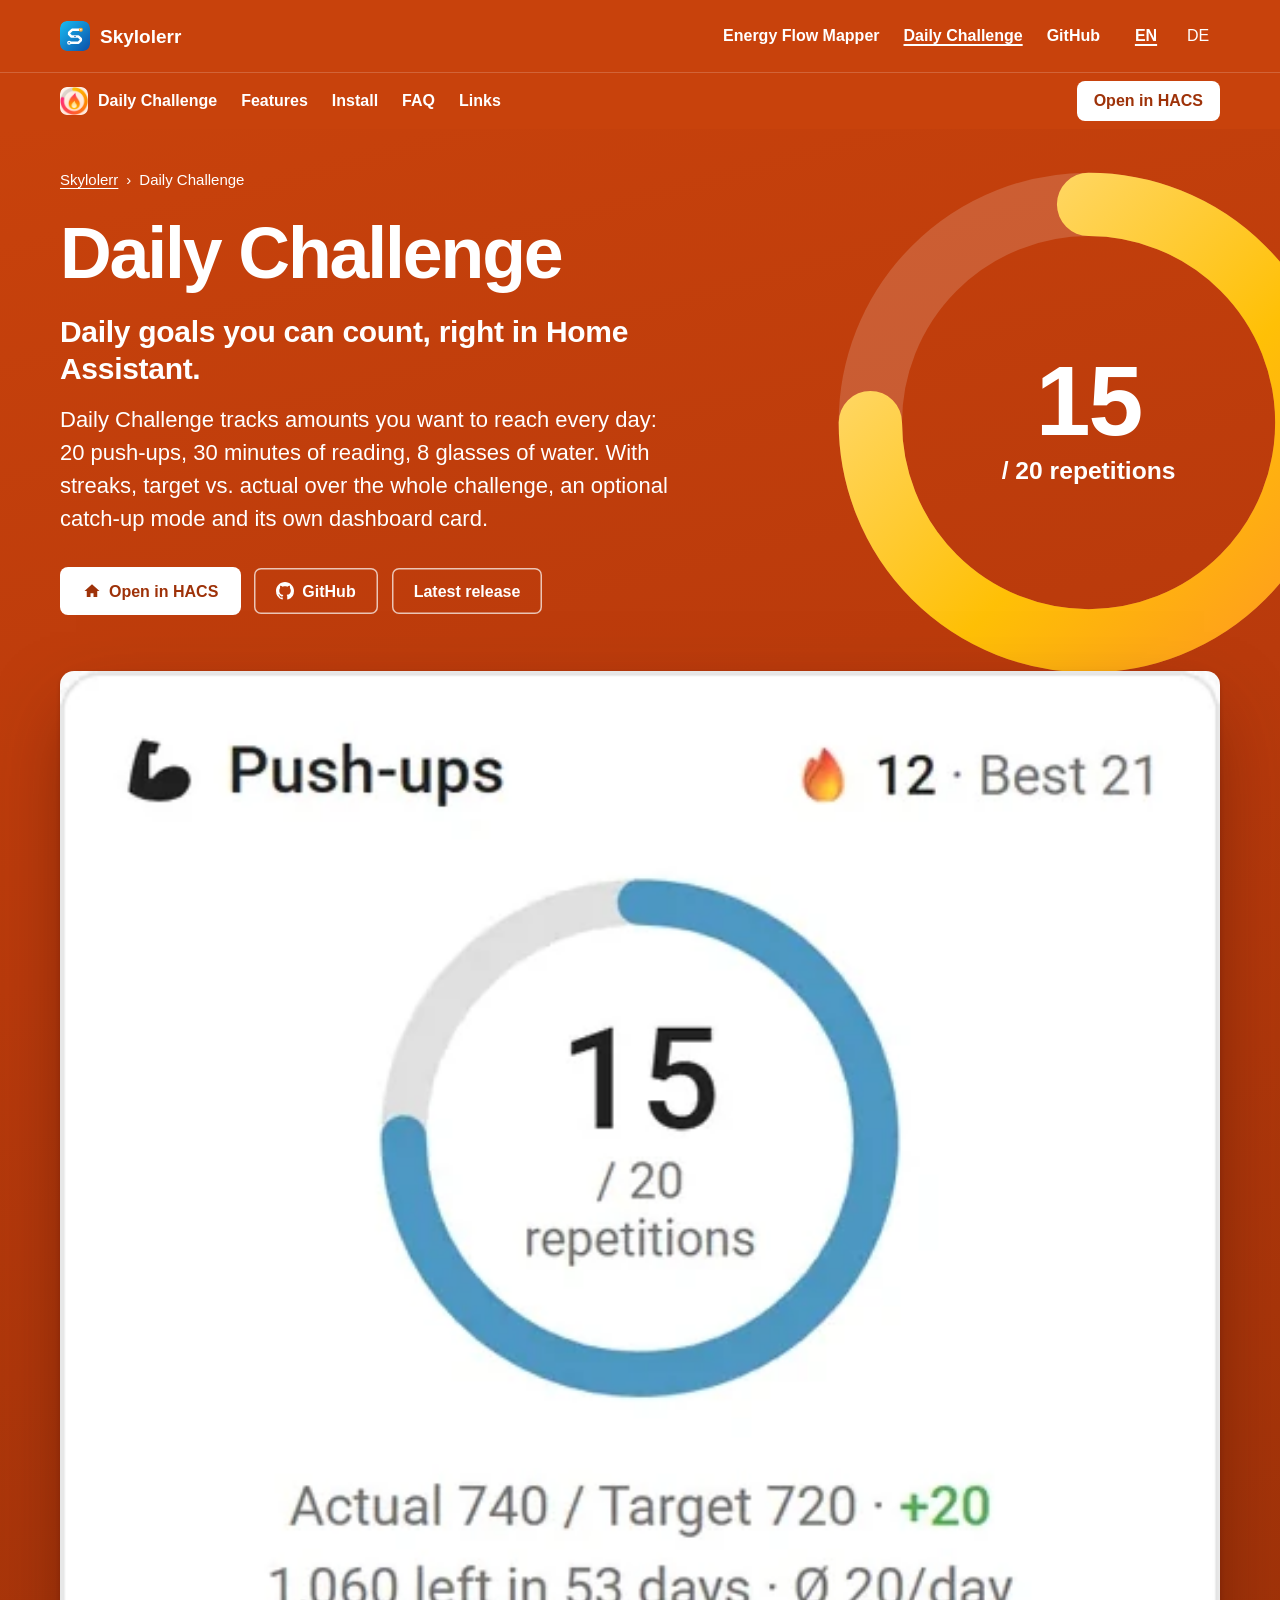
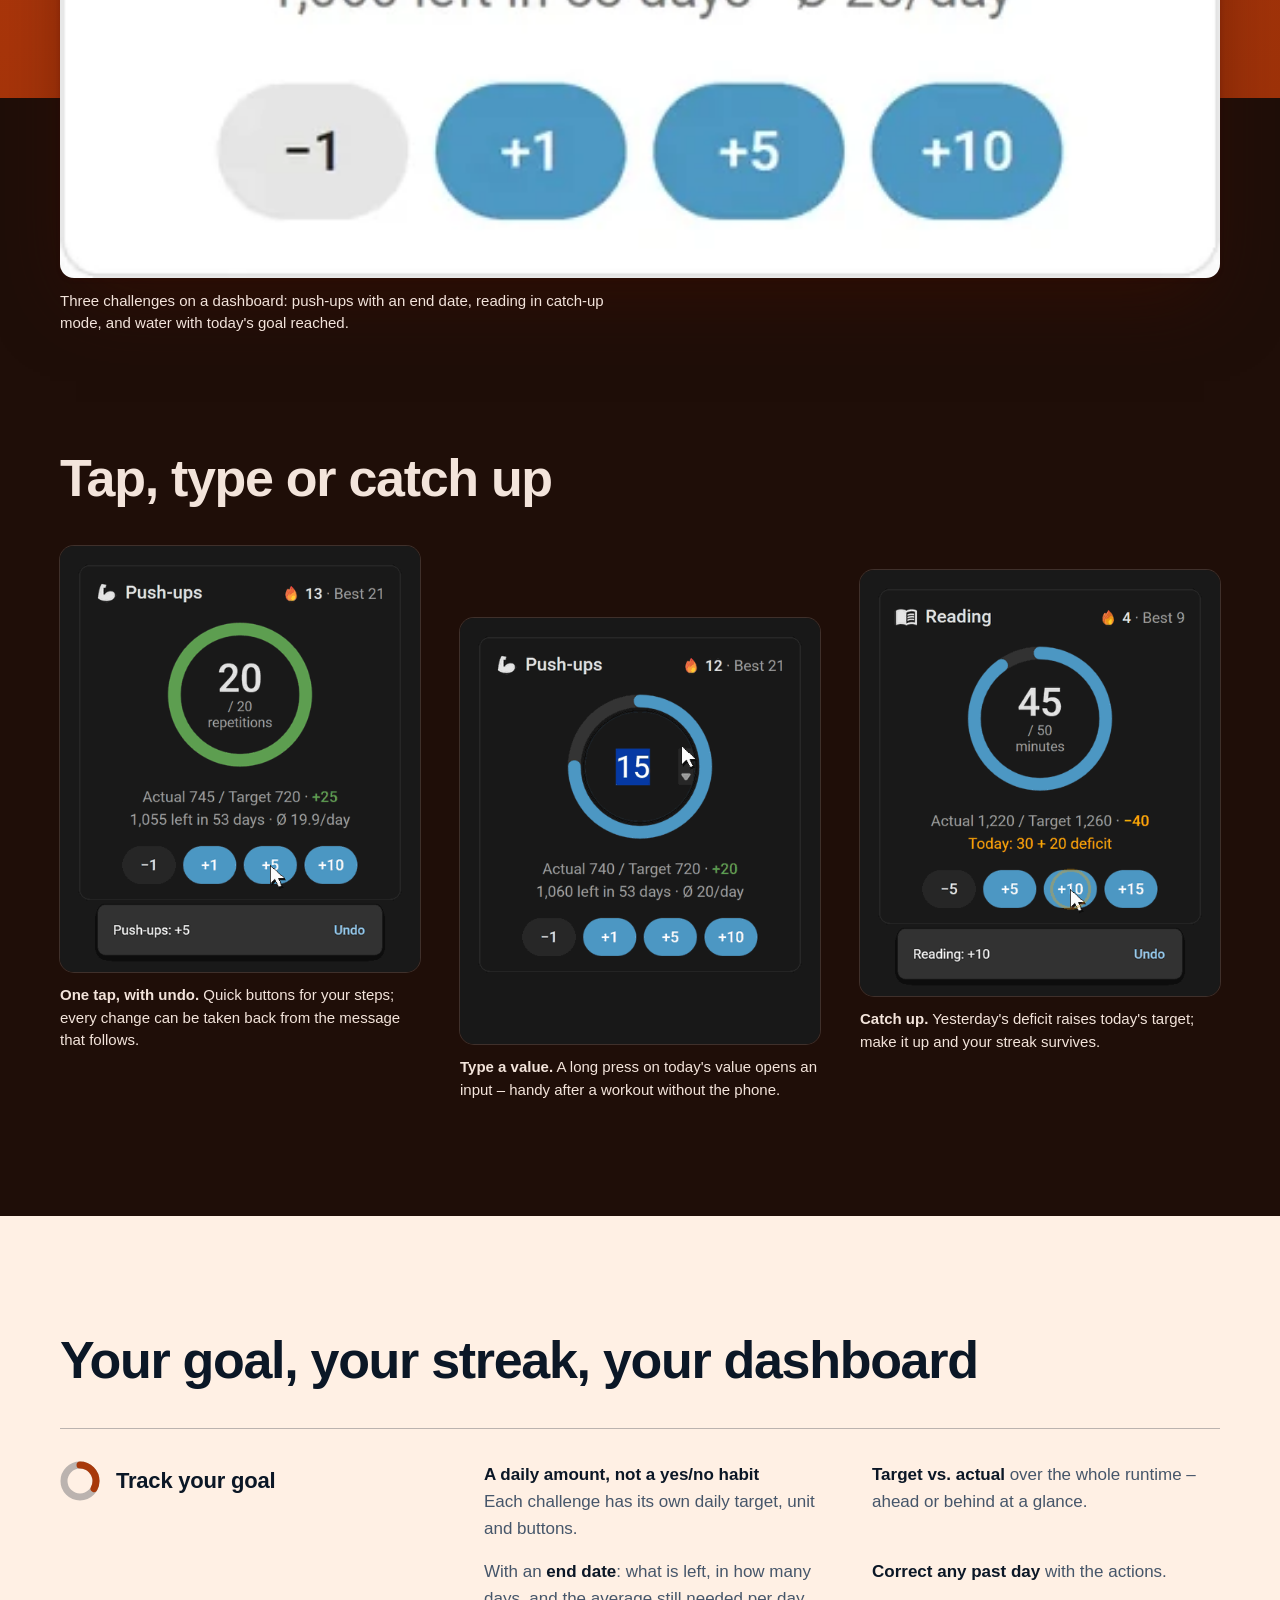
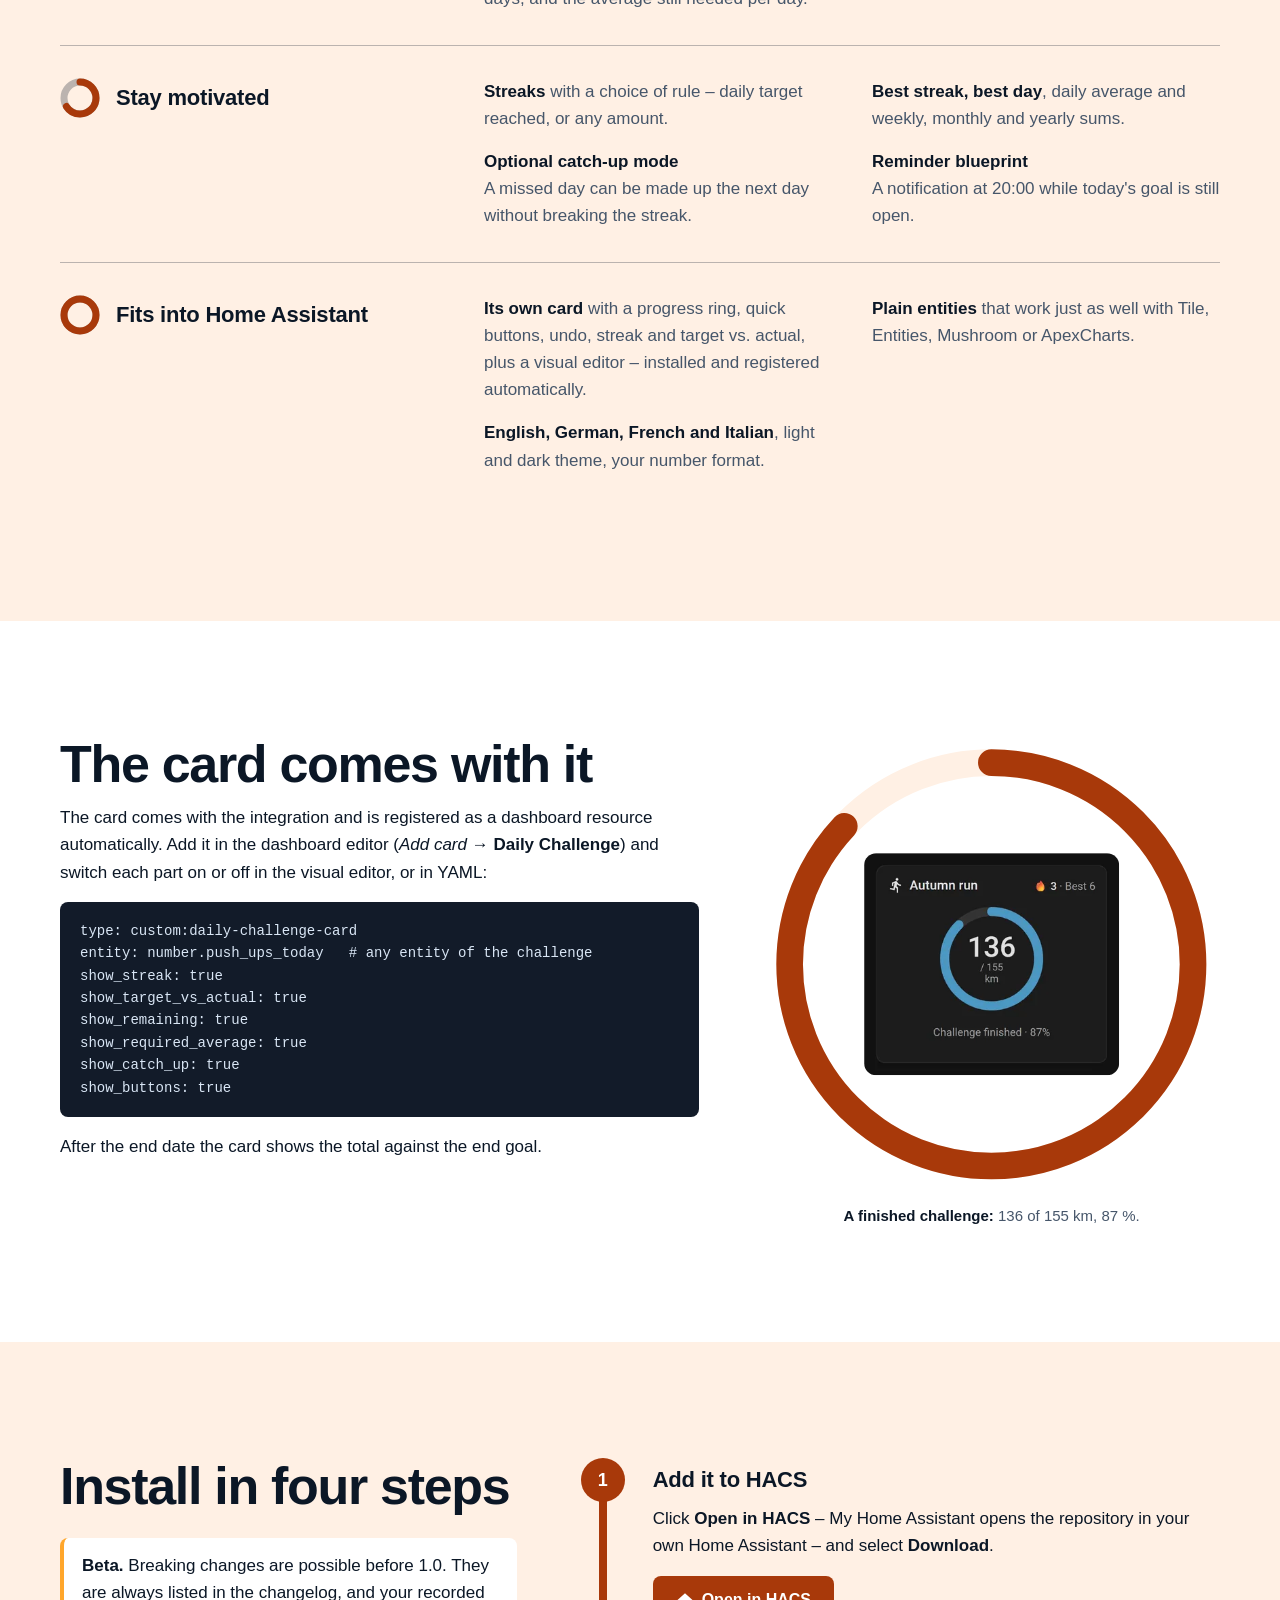
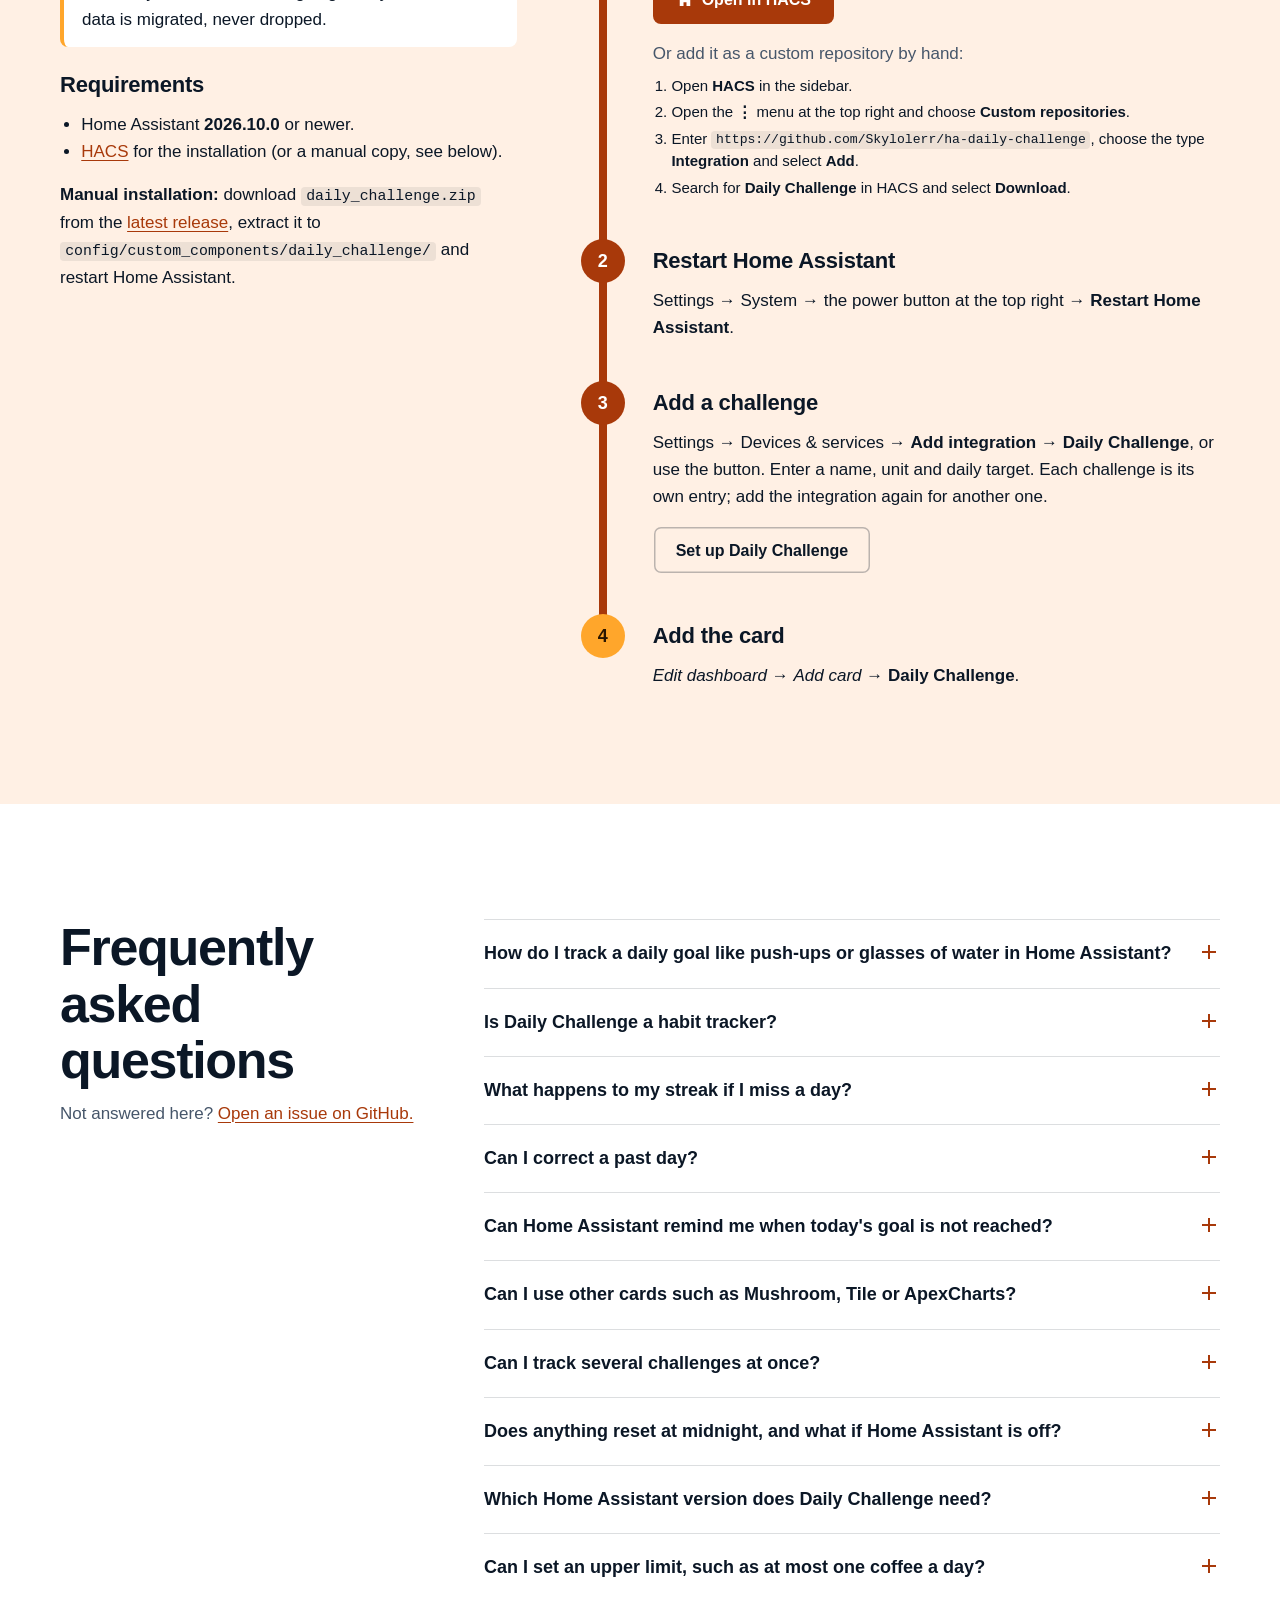
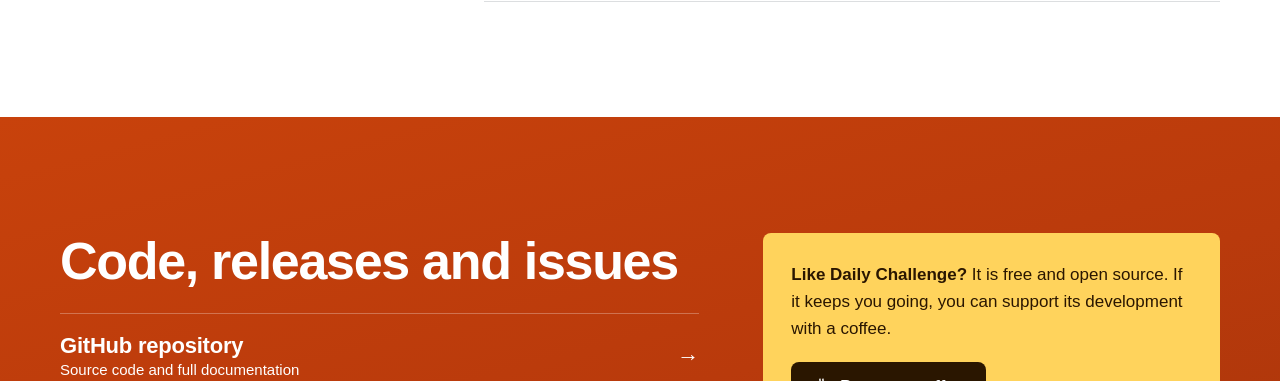
==== commit 963d4510: "Rebuild the Daily Challenge pages Co-Authored-By: Claude Opus 5.5 <noreply@anthropic.com>" ====
--- a/daily-challenge/index.html
+++ b/daily-challenge/index.html
@@ -9,8 +9,8 @@
   <link rel="alternate" hreflang="en" href="https://skylolerr.com/daily-challenge/">
   <link rel="alternate" hreflang="de" href="https://skylolerr.com/de/daily-challenge/">
   <link rel="alternate" hreflang="x-default" href="https://skylolerr.com/daily-challenge/">
-  <meta name="theme-color" content="#ffffff" media="(prefers-color-scheme: light)">
-  <meta name="theme-color" content="#161d26" media="(prefers-color-scheme: dark)">
+  <meta name="theme-color" content="#C8420C" media="(prefers-color-scheme: light)">
+  <meta name="theme-color" content="#B5390B" media="(prefers-color-scheme: dark)">
   <link rel="icon" href="/favicon.svg" type="image/svg+xml">
   <link rel="icon" href="/favicon.ico" sizes="32x32">
   <link rel="apple-touch-icon" href="/apple-touch-icon.png">
@@ -126,13 +126,14 @@
   }
   </script>
 </head>
-<body class="warm-page">
+<body data-project="dc">
   <a class="skip-link" href="#main">Skip to content</a>
   <header class="site-header">
     <div class="wrap">
       <a class="brand" href="/"><img src="/favicon.svg" alt="" width="30" height="30">Skylolerr</a>
       <nav class="site-nav" aria-label="Main">
-        <a class="nav-hide-sm" href="/#projects">Projects</a>
+        <a class="nav-wide" href="/energy-flow-mapper/">Energy Flow Mapper</a>
+        <a class="nav-wide" href="/daily-challenge/" aria-current="page">Daily Challenge</a>
         <a href="https://github.com/Skylolerr">GitHub</a>
         <span class="lang"><a href="/daily-challenge/" hreflang="en" lang="en" aria-current="true" aria-label="English">EN</a><a href="/de/daily-challenge/" hreflang="de" lang="de" aria-label="Deutsch">DE</a></span>
       </nav>
@@ -140,102 +141,150 @@
   </header>
 
   <main id="main">
+    <div class="product-bar">
+      <div class="wrap">
+        <span class="product-name"><picture><source media="(prefers-color-scheme: dark)" srcset="/assets/img/dc/icon-dark.png"><img src="/assets/img/dc/icon-light.png" alt="" width="28" height="28"></picture>Daily Challenge</span>
+        <nav class="bar-nav" aria-label="On this page">
+          <a href="#features">Features</a>
+          <a href="#install">Install</a>
+          <a href="#faq">FAQ</a>
+          <a href="#links">Links</a>
+        </nav>
+        <a class="btn btn-white btn-small" href="https://my.home-assistant.io/redirect/hacs_repository/?owner=Skylolerr&amp;repository=ha-daily-challenge&amp;category=integration">Open in HACS</a>
+      </div>
+    </div>
+
     <section class="hero">
       <div class="wrap">
-        <nav class="breadcrumb" aria-label="Breadcrumb">
-          <ol><li><a href="/">Skylolerr</a></li><li aria-current="page">Daily Challenge</li></ol>
-        </nav>
-        <div class="hero-grid">
+        <div class="hero-copy">
+          <nav class="breadcrumb" aria-label="Breadcrumb">
+            <ol><li><a href="/">Skylolerr</a></li><li aria-current="page">Daily Challenge</li></ol>
+          </nav>
+          <h1>Daily Challenge</h1>
+          <p class="deck">Daily goals you can count, right in Home Assistant.</p>
+          <p class="lead">Daily Challenge tracks amounts you want to reach every day: 20 push-ups, 30 minutes of reading, 8 glasses of water. With streaks, target vs. actual over the whole challenge, an optional catch-up mode and its own dashboard card.</p>
+          <div class="actions">
+            <a class="btn btn-white" href="https://my.home-assistant.io/redirect/hacs_repository/?owner=Skylolerr&amp;repository=ha-daily-challenge&amp;category=integration"><svg viewBox="0 0 24 24" aria-hidden="true" fill="currentColor"><path d="M12 3 2 12h3v8h5v-5h4v5h5v-8h3L12 3Z"/></svg>Open in HACS</a>
+            <a class="btn btn-ghost" href="https://github.com/Skylolerr/ha-daily-challenge"><svg viewBox="0 0 16 16" aria-hidden="true" fill="currentColor"><path d="M8 0c4.42 0 8 3.58 8 8a8.013 8.013 0 0 1-5.45 7.59c-.4.08-.55-.17-.55-.38 0-.27.01-1.13.01-2.2 0-.75-.25-1.23-.54-1.48 1.78-.2 3.65-.88 3.65-3.95 0-.88-.31-1.59-.82-2.15.08-.2.36-1.02-.08-2.12 0 0-.67-.22-2.2.82-.64-.18-1.32-.27-2-.27-.68 0-1.36.09-2 .27-1.53-1.03-2.2-.82-2.2-.82-.44 1.1-.16 1.92-.08 2.12-.51.56-.82 1.28-.82 2.15 0 3.06 1.86 3.75 3.64 3.95-.23.2-.44.55-.51 1.07-.46.21-1.61.55-2.33-.66-.15-.24-.6-.83-1.23-.82-.67.01-.27.38.01.53.34.19.73.9.82 1.13.16.45.68 1.31 2.69.94 0 .67.01 1.3.01 1.49 0 .21-.15.45-.55.38A7.995 7.995 0 0 1 0 8c0-4.42 3.58-8 8-8Z"/></svg>GitHub</a>
+            <a class="btn btn-ghost" href="https://github.com/Skylolerr/ha-daily-challenge/releases/latest">Latest release</a>
+          </div>
+        </div>
+      </div>
+      <div class="hero-art">
+        <svg class="ring-hero" viewBox="0 0 640 640" aria-hidden="true">
+          <defs>
+            <linearGradient id="dc-ring" x1="1" y1="0" x2="0" y2="1">
+              <stop offset="0" stop-color="#FFE08A"/>
+              <stop offset=".6" stop-color="#FFC006"/>
+              <stop offset="1" stop-color="#FF9A1F"/>
+            </linearGradient>
+          </defs>
+          <circle cx="320" cy="320" r="248" fill="none" stroke="#fff" stroke-opacity=".16" stroke-width="72"/>
+          <circle class="ring-draw-hero" cx="320" cy="320" r="248" fill="none" stroke="url(#dc-ring)" stroke-width="72" stroke-linecap="round" pathLength="100" stroke-dasharray="75 100" transform="rotate(-90 320 320)"/>
+          <text x="320" y="334" text-anchor="middle" fill="#fff" class="ring-num">15</text>
+          <text x="320" y="384" text-anchor="middle" fill="#fff" class="ring-unit">/ 20 repetitions</text>
+        </svg>
+      </div>
+      <div class="wrap">
+        <figure class="overhang">
           <picture>
-            <source media="(prefers-color-scheme: dark)" srcset="/assets/img/dc/icon-dark.png">
-            <img class="app-icon" src="/assets/img/dc/icon-light.png" alt="" width="132" height="132">
-          </picture>
-          <div>
-            <span class="eyebrow">Home Assistant integration</span>
-            <h1>Daily Challenge</h1>
-            <p class="lead"><strong>Daily goals you can count, right in Home Assistant.</strong> Daily Challenge tracks amounts you want to reach every day – 20 push-ups, 30 minutes of reading, 8 glasses of water – with streaks, target vs. actual over the whole challenge, an optional catch-up mode and its own dashboard card.</p>
-            <div class="actions">
-              <a class="btn btn-hacs" href="https://my.home-assistant.io/redirect/hacs_repository/?owner=Skylolerr&amp;repository=ha-daily-challenge&amp;category=integration"><svg viewBox="0 0 24 24" aria-hidden="true" fill="currentColor"><path d="M12 3 2 12h3v8h5v-5h4v5h5v-8h3L12 3Z"/></svg>Open in HACS</a>
-              <a class="btn" href="https://github.com/Skylolerr/ha-daily-challenge"><svg viewBox="0 0 16 16" aria-hidden="true" fill="currentColor"><path d="M8 0c4.42 0 8 3.58 8 8a8.013 8.013 0 0 1-5.45 7.59c-.4.08-.55-.17-.55-.38 0-.27.01-1.13.01-2.2 0-.75-.25-1.23-.54-1.48 1.78-.2 3.65-.88 3.65-3.95 0-.88-.31-1.59-.82-2.15.08-.2.36-1.02-.08-2.12 0 0-.67-.22-2.2.82-.64-.18-1.32-.27-2-.27-.68 0-1.36.09-2 .27-1.53-1.03-2.2-.82-2.2-.82-.44 1.1-.16 1.92-.08 2.12-.51.56-.82 1.28-.82 2.15 0 3.06 1.86 3.75 3.64 3.95-.23.2-.44.55-.51 1.07-.46.21-1.61.55-2.33-.66-.15-.24-.6-.83-1.23-.82-.67.01-.27.38.01.53.34.19.73.9.82 1.13.16.45.68 1.31 2.69.94 0 .67.01 1.3.01 1.49 0 .21-.15.45-.55.38A7.995 7.995 0 0 1 0 8c0-4.42 3.58-8 8-8Z"/></svg>GitHub</a>
-              <a class="btn" href="https://github.com/Skylolerr/ha-daily-challenge/releases/latest">Latest release</a>
-            </div>
-            <ul class="chips warm"><li>Streaks</li><li>Target vs. actual</li><li>Catch-up mode</li><li>Dashboard card</li></ul>
-          </div>
-        </div>
-        <figure class="shot hero-shot">
-          <picture>
-            <source media="(prefers-color-scheme: dark)" srcset="/assets/img/dc/hero-dark-800.webp 800w, /assets/img/dc/hero-dark.webp 1600w" sizes="(min-width: 1120px) 1064px, 100vw">
-            <img src="/assets/img/dc/hero-light.webp" srcset="/assets/img/dc/hero-light-800.webp 800w, /assets/img/dc/hero-light.webp 1600w" sizes="(min-width: 1120px) 1064px, 100vw" alt="Three Daily Challenge cards: push-ups with an end date, reading in catch-up mode and water with today's goal reached" width="1600" height="569" fetchpriority="high">
+            <source media="(max-width: 1099px) and (prefers-color-scheme: dark)" srcset="/assets/img/dc/card-one-dark.webp" width="497" height="517">
+            <source media="(max-width: 1099px)" srcset="/assets/img/dc/card-one-light.webp" width="497" height="517">
+            <source media="(prefers-color-scheme: dark)" srcset="/assets/img/dc/hero-dark-800.webp 800w, /assets/img/dc/hero-dark.webp 1600w" sizes="(min-width: 1240px) 1160px, 100vw">
+            <img src="/assets/img/dc/hero-light.webp" srcset="/assets/img/dc/hero-light-800.webp 800w, /assets/img/dc/hero-light.webp 1600w" sizes="(min-width: 1240px) 1160px, 100vw" alt="Daily Challenge cards with a progress ring, streak and quick buttons" width="1600" height="569" fetchpriority="high">
           </picture>
           <figcaption>Three challenges on a dashboard: push-ups with an end date, reading in catch-up mode, and water with today's goal reached.</figcaption>
         </figure>
       </div>
     </section>
 
-    <section class="section section-alt" aria-labelledby="demo-title">
-      <div class="wrap">
-        <h2 id="demo-title">See it in action</h2>
-        <div class="grid-3">
-          <figure class="shot">
-            <img src="/assets/img/dc/buttons.webp" alt="Tapping +5 fills the ring and reaches today's goal; Undo in the message takes it back" width="475" height="562" loading="lazy">
+    <section class="section after-hero band-ember" aria-labelledby="demo-title">
+      <div class="wrap">
+        <h2 id="demo-title">Tap, type or catch up</h2>
+        <div class="stagger">
+          <figure>
+            <picture>
+              <source media="(prefers-reduced-motion: reduce)" srcset="/assets/img/dc/buttons-still.webp">
+              <img src="/assets/img/dc/buttons.webp" alt="Tapping +5 fills the ring and reaches today's goal; Undo in the message takes it back" width="475" height="562" loading="lazy">
+            </picture>
             <figcaption><b>One tap, with undo.</b> Quick buttons for your steps; every change can be taken back from the message that follows.</figcaption>
           </figure>
-          <figure class="shot">
-            <img src="/assets/img/dc/input.webp" alt="A long press on the value opens an input; 32 and Enter set today's value" width="475" height="562" loading="lazy">
+          <figure>
+            <picture>
+              <source media="(prefers-reduced-motion: reduce)" srcset="/assets/img/dc/input-still.webp">
+              <img src="/assets/img/dc/input.webp" alt="A long press on the value opens an input; 32 and Enter set today's value" width="475" height="562" loading="lazy">
+            </picture>
             <figcaption><b>Type a value.</b> A long press on today's value opens an input – handy after a workout without the phone.</figcaption>
           </figure>
-          <figure class="shot">
-            <img src="/assets/img/dc/catch-up.webp" alt="In catch-up mode +10 and +5 make up yesterday's deficit; the card says Deficit made up" width="475" height="562" loading="lazy">
+          <figure>
+            <picture>
+              <source media="(prefers-reduced-motion: reduce)" srcset="/assets/img/dc/catch-up-still.webp">
+              <img src="/assets/img/dc/catch-up.webp" alt="In catch-up mode +10 and +5 make up yesterday's deficit; the card says Deficit made up" width="475" height="562" loading="lazy">
+            </picture>
             <figcaption><b>Catch up.</b> Yesterday's deficit raises today's target; make it up and your streak survives.</figcaption>
           </figure>
         </div>
       </div>
     </section>
 
-    <section class="section" aria-labelledby="features-title">
-      <div class="wrap">
-        <h2 id="features-title">Features</h2>
-        <div class="features">
-          <div class="feature">
-            <span class="feature-icon" aria-hidden="true"><svg viewBox="0 0 24 24" fill="none" stroke="currentColor" stroke-width="2" stroke-linecap="round" stroke-linejoin="round"><circle cx="12" cy="12" r="9"/><circle cx="12" cy="12" r="5"/><circle cx="12" cy="12" r="1.2" fill="currentColor"/></svg></span>
+    <section class="section tint" id="features" aria-labelledby="features-title">
+      <div class="wrap">
+        <h2 id="features-title">Your goal, your streak, your dashboard</h2>
+        <div class="ring-rows">
+        <div class="ring-row">
+          <div class="ring-row-head">
+            <svg viewBox="0 0 40 40" width="40" height="40" aria-hidden="true">
+              <circle cx="20" cy="20" r="16" fill="none" stroke="var(--rule-strong)" stroke-width="7"/>
+              <circle cx="20" cy="20" r="16" fill="none" stroke="var(--link-warm)" stroke-width="7" stroke-linecap="round" pathLength="100" stroke-dasharray="33 100" transform="rotate(-90 20 20)"/>
+            </svg>
             <h3>Track your goal</h3>
-            <ul>
-              <li><strong>A daily amount, not a yes/no habit</strong> – each challenge has its own daily target, unit and buttons.</li>
-              <li><strong>Target vs. actual</strong> over the whole runtime – ahead or behind at a glance.</li>
-              <li>With an <strong>end date</strong>: what is left, in how many days, and the average still needed per day.</li>
-              <li><strong>Correct any past day</strong> with the actions.</li>
-            </ul>
           </div>
-          <div class="feature">
-            <span class="feature-icon" aria-hidden="true"><svg viewBox="0 0 24 24" fill="none" stroke="currentColor" stroke-width="2" stroke-linecap="round" stroke-linejoin="round"><path d="M12 2.5c.4 3.4 5 5.8 5 10.8a5 5 0 0 1-10 0c0-2.4 1.1-4 2.4-5.4.3 1.6 1.1 2.6 2.4 2.9-.6-2.6-.3-5.6.2-8.3Z"/></svg></span>
+          <ul class="feature-list">
+            <li><strong class="lead-in">A daily amount, not a yes/no habit</strong>Each challenge has its own daily target, unit and buttons.</li>
+            <li><strong>Target vs. actual</strong> over the whole runtime – ahead or behind at a glance.</li>
+            <li>With an <strong>end date</strong>: what is left, in how many days, and the average still needed per day.</li>
+            <li><strong>Correct any past day</strong> with the actions.</li>
+          </ul>
+        </div>
+        <div class="ring-row">
+          <div class="ring-row-head">
+            <svg viewBox="0 0 40 40" width="40" height="40" aria-hidden="true">
+              <circle cx="20" cy="20" r="16" fill="none" stroke="var(--rule-strong)" stroke-width="7"/>
+              <circle cx="20" cy="20" r="16" fill="none" stroke="var(--link-warm)" stroke-width="7" stroke-linecap="round" pathLength="100" stroke-dasharray="66 100" transform="rotate(-90 20 20)"/>
+            </svg>
             <h3>Stay motivated</h3>
-            <ul>
-              <li><strong>Streaks</strong> with a choice of rule – daily target reached, or any amount.</li>
-              <li><strong>Best streak, best day</strong>, daily average and weekly, monthly and yearly sums.</li>
-              <li><strong>Optional catch-up mode</strong> – a missed day can be made up the next day without breaking the streak.</li>
-              <li><strong>Reminder blueprint</strong> – a notification at 20:00 while today's goal is still open.</li>
-            </ul>
           </div>
-          <div class="feature">
-            <span class="feature-icon" aria-hidden="true"><svg viewBox="0 0 24 24" fill="none" stroke="currentColor" stroke-width="2" stroke-linecap="round" stroke-linejoin="round"><path d="m3 11 9-7 9 7"/><path d="M5.5 9.5V20h13V9.5"/><path d="M10 20v-5.5h4V20"/></svg></span>
+          <ul class="feature-list">
+            <li><strong>Streaks</strong> with a choice of rule – daily target reached, or any amount.</li>
+            <li><strong>Best streak, best day</strong>, daily average and weekly, monthly and yearly sums.</li>
+            <li><strong class="lead-in">Optional catch-up mode</strong>A missed day can be made up the next day without breaking the streak.</li>
+            <li><strong class="lead-in">Reminder blueprint</strong>A notification at 20:00 while today's goal is still open.</li>
+          </ul>
+        </div>
+        <div class="ring-row">
+          <div class="ring-row-head">
+            <svg viewBox="0 0 40 40" width="40" height="40" aria-hidden="true">
+              <circle cx="20" cy="20" r="16" fill="none" stroke="var(--rule-strong)" stroke-width="7"/>
+              <circle cx="20" cy="20" r="16" fill="none" stroke="var(--link-warm)" stroke-width="7" stroke-linecap="round" pathLength="100" stroke-dasharray="100 100" transform="rotate(-90 20 20)"/>
+            </svg>
             <h3>Fits into Home Assistant</h3>
-            <ul>
-              <li><strong>Its own card</strong> with a progress ring, quick buttons, undo, streak and target vs. actual, plus a visual editor – installed and registered automatically.</li>
-              <li><strong>Plain entities</strong> that work just as well with Tile, Entities, Mushroom or ApexCharts.</li>
-              <li><strong>English, German, French and Italian</strong>, light and dark theme, your number format.</li>
-            </ul>
           </div>
-        </div>
-      </div>
-    </section>
-
-    <section class="section section-alt" aria-labelledby="card-title">
-      <div class="wrap">
-        <h2 id="card-title">The card</h2>
-        <div class="grid-2">
-          <div>
-            <p>The card comes with the integration and is registered as a dashboard resource automatically. Add it in the dashboard editor (<em>Add card</em> → <strong>Daily Challenge</strong>) and switch each part on or off in the visual editor, or in YAML:</p>
-            <pre><code>type: custom:daily-challenge-card
+          <ul class="feature-list">
+            <li><strong>Its own card</strong> with a progress ring, quick buttons, undo, streak and target vs. actual, plus a visual editor – installed and registered automatically.</li>
+            <li><strong>Plain entities</strong> that work just as well with Tile, Entities, Mushroom or ApexCharts.</li>
+            <li><strong>English, German, French and Italian</strong>, light and dark theme, your number format.</li>
+          </ul>
+        </div>
+        </div>
+      </div>
+    </section>
+
+    <section class="section" aria-labelledby="card-title">
+      <div class="wrap split split-7-5">
+        <div>
+          <h2 id="card-title">The card comes with it</h2>
+          <p>The card comes with the integration and is registered as a dashboard resource automatically. Add it in the dashboard editor (<em>Add card</em> → <strong>Daily Challenge</strong>) and switch each part on or off in the visual editor, or in YAML:</p>
+          <pre><code>type: custom:daily-challenge-card
 entity: number.push_ups_today   # any entity of the challenge
 show_streak: true
 show_target_vs_actual: true
@@ -243,32 +292,39 @@
 show_required_average: true
 show_catch_up: true
 show_buttons: true</code></pre>
-            <p>After the end date the card shows the total against the end goal.</p>
+          <p>After the end date the card shows the total against the end goal.</p>
+        </div>
+        <figure class="ring-figure">
+          <div class="ring-box">
+            <svg viewBox="0 0 480 480" aria-hidden="true">
+              <circle cx="240" cy="240" r="212" fill="none" stroke="var(--tint-warm)" stroke-width="28"/>
+              <circle cx="240" cy="240" r="212" fill="none" stroke="var(--link-warm)" stroke-width="28" stroke-linecap="round" pathLength="100" stroke-dasharray="87 100" transform="rotate(-90 240 240)"/>
+            </svg>
+            <img src="/assets/img/dc/card-finished.webp" alt="A finished challenge: 136 of 155 km, Challenge finished · 87 %" width="376" height="326" loading="lazy">
           </div>
-          <figure class="shot center-shot">
-            <img src="/assets/img/dc/card-finished.webp" alt="A finished challenge: 136 of 155 km, Challenge finished · 87 %" width="376" height="326" loading="lazy">
-            <figcaption><b>A finished challenge:</b> 136 of 155 km, 87 %.</figcaption>
-          </figure>
-        </div>
-      </div>
-    </section>
-
-    <section class="section" id="install" aria-labelledby="install-title">
-      <div class="wrap narrow">
-        <h2 id="install-title">Requirements and installation</h2>
-        <div class="note warm"><p><strong>Beta.</strong> Breaking changes are possible before 1.0. They are always listed in the changelog, and your recorded data is migrated, never dropped.</p></div>
-        <h3>Requirements</h3>
-        <ul>
-          <li>Home Assistant <strong>2026.10.0</strong> or newer.</li>
-          <li><a href="https://hacs.xyz/">HACS</a> for the installation (or a manual copy, see below).</li>
-        </ul>
-        <h3>Installation</h3>
+          <figcaption><b>A finished challenge:</b> 136 of 155 km, 87 %.</figcaption>
+        </figure>
+      </div>
+    </section>
+
+    <section class="section tint" id="install" aria-labelledby="install-title">
+      <div class="wrap split split-5-7">
+        <div class="install-side sticky">
+          <h2 id="install-title">Install in four steps</h2>
+          <div class="note"><p><strong>Beta.</strong> Breaking changes are possible before 1.0. They are always listed in the changelog, and your recorded data is migrated, never dropped.</p></div>
+          <h3>Requirements</h3>
+          <ul>
+                    <li>Home Assistant <strong>2026.10.0</strong> or newer.</li>
+                    <li><a href="https://hacs.xyz/">HACS</a> for the installation (or a manual copy, see below).</li>
+                  </ul>
+          <p><strong>Manual installation:</strong> download <code>daily_challenge.zip</code> from the <a href="https://github.com/Skylolerr/ha-daily-challenge/releases/latest">latest release</a>, extract it to <code>config/custom_components/daily_challenge/</code> and restart Home Assistant.</p>
+        </div>
         <ol class="steps">
           <li>
             <h3>Add it to HACS</h3>
             <p>Click <strong>Open in HACS</strong> – My Home Assistant opens the repository in your own Home Assistant – and select <strong>Download</strong>.</p>
-            <p><a class="btn btn-hacs" href="https://my.home-assistant.io/redirect/hacs_repository/?owner=Skylolerr&amp;repository=ha-daily-challenge&amp;category=integration"><svg viewBox="0 0 24 24" aria-hidden="true" fill="currentColor"><path d="M12 3 2 12h3v8h5v-5h4v5h5v-8h3L12 3Z"/></svg>Open in HACS</a></p>
-            <p>Or add it as a custom repository by hand:</p>
+            <p><a class="btn btn-solid" href="https://my.home-assistant.io/redirect/hacs_repository/?owner=Skylolerr&amp;repository=ha-daily-challenge&amp;category=integration"><svg viewBox="0 0 24 24" aria-hidden="true" fill="currentColor"><path d="M12 3 2 12h3v8h5v-5h4v5h5v-8h3L12 3Z"/></svg>Open in HACS</a></p>
+            <p class="by-hand">Or add it as a custom repository by hand:</p>
             <ol>
               <li>Open <strong>HACS</strong> in the sidebar.</li>
               <li>Open the <strong>⋮</strong> menu at the top right and choose <strong>Custom repositories</strong>.</li>
@@ -283,20 +339,22 @@
           <li>
             <h3>Add a challenge</h3>
             <p>Settings → Devices &amp; services → <strong>Add integration</strong> → <strong>Daily Challenge</strong>, or use the button. Enter a name, unit and daily target. Each challenge is its own entry; add the integration again for another one.</p>
-            <p><a class="btn" href="https://my.home-assistant.io/redirect/config_flow_start/?domain=daily_challenge">Set up Daily Challenge</a></p>
+            <p><a class="btn btn-line" href="https://my.home-assistant.io/redirect/config_flow_start/?domain=daily_challenge">Set up Daily Challenge</a></p>
           </li>
           <li>
             <h3>Add the card</h3>
             <p><em>Edit dashboard</em> → <em>Add card</em> → <strong>Daily Challenge</strong>.</p>
           </li>
         </ol>
-        <p><strong>Manual installation:</strong> download <code>daily_challenge.zip</code> from the <a href="https://github.com/Skylolerr/ha-daily-challenge/releases/latest">latest release</a>, extract it to <code>config/custom_components/daily_challenge/</code> and restart Home Assistant.</p>
-      </div>
-    </section>
-
-    <section class="section section-alt" id="faq" aria-labelledby="faq-title">
-      <div class="wrap narrow">
-        <h2 id="faq-title">Frequently asked questions</h2>
+      </div>
+    </section>
+
+    <section class="section" id="faq" aria-labelledby="faq-title">
+      <div class="wrap split split-4-8">
+        <div class="sticky">
+          <h2 id="faq-title">Frequently asked questions</h2>
+          <p class="muted">Not answered here? <a href="https://github.com/Skylolerr/ha-daily-challenge/issues">Open an issue on GitHub.</a></p>
+        </div>
         <div class="faq">
           <details>
             <summary><h3>How do I track a daily goal like push-ups or glasses of water in Home Assistant?</h3></summary>
@@ -342,29 +400,53 @@
       </div>
     </section>
 
-    <section class="section" aria-labelledby="links-title">
-      <div class="wrap">
-        <h2 id="links-title">Links</h2>
-        <ul class="link-list">
-          <li><a href="https://github.com/Skylolerr/ha-daily-challenge"><b>GitHub repository</b><span>Source code and full documentation</span></a></li>
-          <li><a href="https://github.com/Skylolerr/ha-daily-challenge/releases"><b>Releases</b><span>Download and release notes</span></a></li>
-          <li><a href="https://github.com/Skylolerr/ha-daily-challenge/issues"><b>Issues</b><span>Report a bug or suggest a feature</span></a></li>
-          <li><a href="https://github.com/Skylolerr/ha-daily-challenge/blob/main/CHANGELOG.md"><b>Changelog</b><span>What changed in each version</span></a></li>
-        </ul>
+    <section class="close" id="links" aria-labelledby="links-title">
+      <div class="wrap split split-7-5">
+        <div>
+          <h2 id="links-title">Code, releases and issues</h2>
+          <ul class="link-rows">
+            <li><a href="https://github.com/Skylolerr/ha-daily-challenge"><b>GitHub repository</b><span>Source code and full documentation</span></a></li>
+            <li><a href="https://github.com/Skylolerr/ha-daily-challenge/releases"><b>Releases</b><span>Download and release notes</span></a></li>
+            <li><a href="https://github.com/Skylolerr/ha-daily-challenge/issues"><b>Issues</b><span>Report a bug or suggest a feature</span></a></li>
+            <li><a href="https://github.com/Skylolerr/ha-daily-challenge/blob/main/CHANGELOG.md"><b>Changelog</b><span>What changed in each version</span></a></li>
+          </ul>
+        </div>
         <div class="support">
           <p><strong>Like Daily Challenge?</strong> It is free and open source. If it keeps you going, you can support its development with a coffee.</p>
           <a class="btn btn-coffee" href="https://buymeacoffee.com/skylolerr"><svg viewBox="0 0 24 24" aria-hidden="true" fill="none" stroke="currentColor" stroke-width="2" stroke-linecap="round" stroke-linejoin="round"><path d="M4 9h12v5a5 5 0 0 1-5 5H9a5 5 0 0 1-5-5V9Z"/><path d="M16 11h1.5a2.5 2.5 0 0 1 0 5H16"/><path d="M8 3c-.6 1 .6 2 0 3M12 3c-.6 1 .6 2 0 3"/></svg>Buy me a coffee</a>
         </div>
-        <p class="meta" style="margin-top:24px">Also by Skylolerr: <a href="/energy-flow-mapper/">Energy Flow Mapper</a> – a visual editor for the Home Assistant energy dashboard.</p>
-      </div>
-    </section>
+      </div>
+    </section>
+
+    <a class="cross" href="/energy-flow-mapper/">
+      <div class="wrap">
+        <img src="/assets/img/efm/icon.png" alt="" width="64" height="64" loading="lazy">
+        <span class="cross-text">
+          <span class="small">Also by Skylolerr</span>
+          <span class="cross-name">Energy Flow Mapper</span>
+          <span>A visual editor for the Home Assistant energy dashboard.</span>
+        </span>
+        <span class="cross-arrow" aria-hidden="true">→</span>
+      </div>
+    </a>
   </main>
 
   <footer class="site-footer">
-    <div class="wrap">
-      <p>© 2026 Skylolerr · Projects under the MIT license · <a href="https://github.com/Skylolerr">GitHub</a> · <a class="coffee-link" href="https://buymeacoffee.com/skylolerr"><svg viewBox="0 0 24 24" aria-hidden="true" fill="none" stroke="currentColor" stroke-width="2" stroke-linecap="round" stroke-linejoin="round"><path d="M4 9h12v5a5 5 0 0 1-5 5H9a5 5 0 0 1-5-5V9Z"/><path d="M16 11h1.5a2.5 2.5 0 0 1 0 5H16"/><path d="M8 3c-.6 1 .6 2 0 3M12 3c-.6 1 .6 2 0 3"/></svg>Buy me a coffee</a></p>
-      <p>No cookies, no analytics, no tracking.</p>
-      <p>Not affiliated with or endorsed by the Home Assistant project, the Open Home Foundation or HACS.</p>
+    <div class="wrap footer-grid">
+      <div>
+        <a class="brand" href="/"><img src="/favicon.svg" alt="" width="30" height="30">Skylolerr</a>
+        <p class="small">© 2026 Skylolerr · Projects under the MIT license</p>
+      </div>
+      <ul class="footer-links">
+        <li><a href="/energy-flow-mapper/">Energy Flow Mapper</a></li>
+        <li><a href="/daily-challenge/">Daily Challenge</a></li>
+        <li><a href="https://github.com/Skylolerr">GitHub</a></li>
+        <li><a href="https://buymeacoffee.com/skylolerr"><svg viewBox="0 0 24 24" aria-hidden="true" fill="none" stroke="currentColor" stroke-width="2" stroke-linecap="round" stroke-linejoin="round"><path d="M4 9h12v5a5 5 0 0 1-5 5H9a5 5 0 0 1-5-5V9Z"/><path d="M16 11h1.5a2.5 2.5 0 0 1 0 5H16"/><path d="M8 3c-.6 1 .6 2 0 3M12 3c-.6 1 .6 2 0 3"/></svg>Buy me a coffee</a></li>
+      </ul>
+      <div class="small">
+        <p>No cookies, no analytics, no tracking.</p>
+        <p>Not affiliated with or endorsed by the Home Assistant project, the Open Home Foundation or HACS.</p>
+      </div>
     </div>
   </footer>
 </body>
--- a/assets/css/site.css
+++ b/assets/css/site.css
@@ -1,60 +1,169 @@
-/* Skylolerr – one stylesheet for every page. System fonts, no external requests.
-   The theme follows the operating system (prefers-color-scheme). */
+/* skylolerr.com
+   Full-bleed colour fields, the real product hanging across their edges, and one
+   heavy stroke drawn from the logo. System fonts, no JavaScript, no external requests.
+   One structural breakpoint: wide at 1100 px and up, narrow below. */
+
+/* Tokens */
 
 :root {
   color-scheme: light dark;
-  --bg: #f5f8fc;
-  --surface: rgb(255 255 255 / 78%);
-  --surface-solid: #ffffff;
-  --surface-2: #eef3f9;
+
+  /* Constants */
+  --sky: #18bcf2;
+  --blue: #0c4fa8;
+  --node: #ffa62b;
+  --node-ink: #2a1600;
+  --gold: #ffd35c;
+  --on-field: #fff;
+  --ember-ink: #1f0e08;
+  --ember-ink-text: #f3e4db;
+  --bar-import: #4e94c3;
+  --bar-export: #8154c0;
+  --bar-solar: #e49724;
+  --bar-discharge: #55aba5;
+  --bar-charge: #ec6c97;
+  --ink-text: #e9eff6;
+  --ink-muted: #a3b1c2;
+  --ink-link: #6ccbff;
+  --code-bg: #121b29;
+  --code-text: #d9e6f5;
+
+  /* Light theme */
+  --ground: #fff;
+  --tint-blue: #e9f4fc;
+  --tint-warm: #fff0e4;
   --text: #0b1726;
-  --muted: #4b5a6c;
-  --border: rgb(15 40 80 / 10%);
-  --border-strong: rgb(15 40 80 / 18%);
-  --accent: #0c63b8;
-  --accent-text: #ffffff;
-  --accent-soft: rgb(24 188 242 / 12%);
-  --brand-1: #18bcf2;
-  --brand-2: #0c4fa8;
-  --brand: linear-gradient(135deg, var(--brand-1), var(--brand-2));
-  --orange: #ffa62b;
-  --warm: #c2570c;
-  --warm-soft: rgb(255 166 43 / 14%);
-  --glow-1: rgb(24 188 242 / 22%);
-  --glow-2: rgb(255 166 43 / 16%);
-  --shadow-sm: 0 1px 2px rgb(11 23 38 / 6%), 0 2px 8px rgb(11 23 38 / 5%);
-  --shadow: 0 1px 2px rgb(11 23 38 / 5%), 0 10px 30px -6px rgb(11 23 38 / 12%);
-  --shadow-lg: 0 2px 4px rgb(11 23 38 / 4%), 0 30px 70px -20px rgb(12 79 168 / 35%);
-  --header-bg: rgb(245 248 252 / 72%);
-  --radius: 18px;
-  --font: "Inter", "Segoe UI Variable Text", system-ui, -apple-system, "Segoe UI", Roboto, "Helvetica Neue", Arial, sans-serif;
-  --font-display: "Inter", "Segoe UI Variable Display", system-ui, -apple-system, "Segoe UI", Roboto, "Helvetica Neue", Arial, sans-serif;
-  --mono: ui-monospace, "Cascadia Code", "SF Mono", Menlo, Consolas, monospace;
+  --muted: #46566a;
+  --rule: rgb(11 23 38 / 14%);
+  --rule-strong: rgb(11 23 38 / 28%);
+  --link-blue: #0b5cb5;
+  --link-warm: #a8390a;
+  --solid-blue: #0c4fa8;
+  --solid-blue-text: #fff;
+  --solid-warm: #a8390a;
+  --solid-warm-text: #fff;
+  --trace-ground: #0c4fa8;
+  --ink: #0b1420;
+  --node-import-bg: #e4eff4;
+  --node-solar-bg: #fff1dd;
+  --node-discharge-bg: #e6f5f0;
+  --node-export-bg: #ede8f7;
+
+  /* Fields */
+  --field-blue-top: #1161c4;
+  --field-blue: linear-gradient(165deg, #1161c4 0%, #0c4fa8 42%, #093c86 100%);
+  --field-ember-top: #c8420c;
+  --field-ember: linear-gradient(165deg, #c8420c 0%, #b93a0c 45%, #9e3209 100%);
+
+  /* Type */
+  --font-display: "Segoe UI Variable Display", "SF Pro Display", -apple-system, BlinkMacSystemFont, Roboto, "Helvetica Neue", Arial, sans-serif;
+  --font-text: "Segoe UI Variable Text", "SF Pro Text", -apple-system, BlinkMacSystemFont, Roboto, "Helvetica Neue", Arial, sans-serif;
+  --font-mono: ui-monospace, "Cascadia Code", "SF Mono", Menlo, Consolas, monospace;
+
+  /* Spacing, radii, shadows */
+  --s-1: 4px;
+  --s-2: 8px;
+  --s-3: 12px;
+  --s-4: 16px;
+  --s-6: 24px;
+  --s-8: 32px;
+  --s-10: 40px;
+  --s-12: 48px;
+  --s-14: 56px;
+  --s-18: 72px;
+  --s-24: 96px;
+  --s-32: 128px;
+  --section: clamp(64px, 9vw, 128px);
+  --r-1: 4px;
+  --r-2: 8px;
+  --r-3: 14px;
+  --shadow-over: 0 2px 4px rgb(5 25 60 / 20%), 0 32px 72px -16px rgb(5 25 60 / 55%);
+  --shadow-over-warm: 0 2px 4px rgb(60 15 0 / 22%), 0 32px 72px -16px rgb(60 15 0 / 55%);
+  --shadow-shot: 0 1px 2px rgb(11 23 38 / 10%), 0 12px 32px -12px rgb(11 23 38 / 28%);
+  --ring-shot: 0 0 0 1px rgb(255 255 255 / 14%);
+  --ring-theme: 0 0 0 0 transparent; /* the ring on shots in the dark theme */
+
+  /* Layout */
+  --wrap: 1240px;
+  --gutter: 40px;
+  --u: calc(min(100vw, 1760px) / 1440); /* trace unit: 1 unit = 1 px at 1440 */
 }
 
 @media (prefers-color-scheme: dark) {
   :root {
-    --bg: #070b12;
-    --surface: rgb(20 28 40 / 72%);
-    --surface-solid: #111925;
-    --surface-2: #162130;
-    --text: #e9eff6;
-    --muted: #9aa9bb;
-    --border: rgb(160 190 230 / 11%);
-    --border-strong: rgb(160 190 230 / 22%);
-    --accent: #5cc4ff;
-    --accent-text: #04121f;
-    --accent-soft: rgb(24 188 242 / 14%);
-    --warm: #ffb15c;
-    --warm-soft: rgb(255 166 43 / 13%);
-    --glow-1: rgb(24 188 242 / 20%);
-    --glow-2: rgb(255 166 43 / 10%);
-    --shadow-sm: 0 1px 2px rgb(0 0 0 / 40%);
-    --shadow: 0 1px 2px rgb(0 0 0 / 40%), 0 14px 34px -10px rgb(0 0 0 / 60%);
-    --shadow-lg: 0 2px 4px rgb(0 0 0 / 40%), 0 40px 90px -24px rgb(24 188 242 / 28%);
-    --header-bg: rgb(7 11 18 / 70%);
-  }
-}
+    --ground: #0a111c;
+    --tint-blue: #0e1f35;
+    --tint-warm: #241410;
+    --text: #eaf0f7;
+    --muted: #a3b1c2;
+    --rule: rgb(234 240 247 / 14%);
+    --rule-strong: rgb(234 240 247 / 28%);
+    --link-blue: #6ccbff;
+    --link-warm: #ffb266;
+    --solid-blue: #6ccbff;
+    --solid-blue-text: #0a111c;
+    --solid-warm: #ffb266;
+    --solid-warm-text: #0a111c;
+    --trace-ground: #2e86e0;
+    --ink: #070c14;
+    --node-import-bg: #1c2a33;
+    --node-solar-bg: #33281a;
+    --node-discharge-bg: #1a2f2d;
+    --node-export-bg: #2a2340;
+    --field-blue-top: #0f4a9b;
+    --field-blue: linear-gradient(165deg, #0f4a9b 0%, #0b2e63 55%, #08234c 100%);
+    --field-ember-top: #b5390b;
+    --field-ember: linear-gradient(165deg, #b5390b 0%, #8e2c08 60%, #6e2207 100%);
+    --ring-theme: var(--ring-shot);
+  }
+}
+
+@media (max-width: 1099px) {
+  :root {
+    --gutter: 16px;
+  }
+}
+
+/* Page theming */
+
+body[data-project="efm"] {
+  --page-field: var(--field-blue);
+  --page-field-top: var(--field-blue-top);
+  --page-tint: var(--tint-blue);
+  --page-link: var(--link-blue);
+  --page-solid: var(--solid-blue);
+  --page-solid-text: var(--solid-blue-text);
+  --page-other-field: var(--field-ember);
+  --page-support: var(--node);
+  --page-shadow-over: var(--shadow-over);
+  --overhang: 240px;
+}
+
+body[data-project="dc"] {
+  --page-field: var(--field-ember);
+  --page-field-top: var(--field-ember-top);
+  --page-tint: var(--tint-warm);
+  --page-link: var(--link-warm);
+  --page-solid: var(--solid-warm);
+  --page-solid-text: var(--solid-warm-text);
+  --page-other-field: var(--field-blue);
+  --page-support: var(--gold);
+  --page-shadow-over: var(--shadow-over-warm);
+  --overhang: 180px;
+}
+
+/* The hero caption hangs below the overhanging screenshot, on the next section. --cap is
+   its height with margin, measured: the ch-based max-width keeps the line count the same
+   at every width. If it wraps differently, only the crossing point moves a little. */
+body {
+  --cap: 57px;
+}
+
+:root:lang(de) body {
+  --cap: 80px;
+}
+
+/* Base */
 
 *,
 *::before,
@@ -63,136 +172,156 @@
 }
 
 html {
+  overflow-x: clip; /* with this on html, body really clips instead of passing it on */
+  scroll-padding-top: 72px;
   -webkit-text-size-adjust: 100%;
-  scroll-padding-top: 80px;
-  scroll-behavior: smooth;
+  text-size-adjust: 100%;
 }
 
 body {
-  position: relative;
   margin: 0;
-  background: var(--bg);
+  background: var(--ground);
   color: var(--text);
-  font: 17px/1.65 var(--font);
-  overflow-wrap: break-word;
-  overflow-x: hidden;
+  font: 400 1.0625rem/1.6 var(--font-text);
   -webkit-font-smoothing: antialiased;
-}
-
-/* Soft brand glows behind the top of every page, plus a faint dot grid. */
-body::before {
-  content: "";
-  position: absolute;
-  inset: 0 0 auto;
-  height: 1100px;
-  z-index: -1;
-  pointer-events: none;
-  background:
-    radial-gradient(600px 420px at 12% 80px, var(--glow-1), transparent 70%),
-    radial-gradient(520px 380px at 88% 160px, var(--glow-2), transparent 70%),
-    radial-gradient(circle at 1px 1px, var(--border) 1px, transparent 0) 0 0 / 28px 28px;
-  -webkit-mask-image: linear-gradient(#000 40%, transparent);
-  mask-image: linear-gradient(#000 40%, transparent);
+  overflow-x: clip; /* screenshots bleed off the right edge; hidden would break sticky */
 }
 
 img {
+  display: block;
   max-width: 100%;
   height: auto;
-  display: block;
-}
-
-a {
-  color: var(--accent);
-  text-underline-offset: 0.18em;
-  text-decoration-thickness: 1px;
-}
-
-a:hover {
-  text-decoration-thickness: 2px;
-}
-
-:focus-visible {
-  outline: 3px solid var(--brand-1);
-  outline-offset: 3px;
-  border-radius: 6px;
+}
+
+figure {
+  margin: 0;
 }
 
 h1,
 h2,
 h3 {
+  margin: 0;
   font-family: var(--font-display);
-  line-height: 1.15;
-  letter-spacing: -0.02em;
-  margin: 0 0 0.5em;
 }
 
 h1 {
-  font-size: clamp(2.3rem, 5.5vw + 0.6rem, 4rem);
-  font-weight: 800;
-  letter-spacing: -0.035em;
-  line-height: 1.05;
+  margin-bottom: var(--s-6);
+  font-size: clamp(2.75rem, 1.6rem + 3.6vw, 4.5rem);
+  font-weight: 700;
+  line-height: 1.04;
+  letter-spacing: -0.03em;
 }
 
 h2 {
-  font-size: clamp(1.7rem, 2.6vw + 0.9rem, 2.5rem);
-  font-weight: 750;
-  letter-spacing: -0.03em;
-  margin-top: 0;
+  margin-bottom: var(--s-3);
+  font-size: clamp(2rem, 1.3rem + 3vw, 3.25rem);
+  font-weight: 700;
+  line-height: 1.08;
+  letter-spacing: -0.025em;
 }
 
 h3 {
-  font-size: 1.15rem;
-  font-weight: 700;
-}
-
-p,
+  font-size: 1.375rem;
+  font-weight: 600;
+  line-height: 1.25;
+  letter-spacing: -0.01em;
+}
+
+p {
+  max-width: 66ch;
+  margin: 0 0 var(--s-4);
+}
+
 ul,
 ol {
-  margin: 0 0 1em;
+  margin: 0 0 var(--s-4);
+  padding-left: 1.25em;
+}
+
+li {
+  max-width: 66ch;
+}
+
+a {
+  color: var(--page-link);
+  text-decoration-thickness: 1px;
+  text-underline-offset: 0.18em;
+}
+
+a:hover {
+  text-decoration-thickness: 2px;
+}
+
+:focus-visible {
+  outline: 3px solid var(--focus, var(--page-link));
+  outline-offset: 2px;
 }
 
 code {
-  font-family: var(--mono);
-  font-size: 0.86em;
-  background: var(--surface-2);
-  border: 1px solid var(--border);
-  border-radius: 6px;
-  padding: 0.08em 0.38em;
+  padding: 0.1em 0.35em;
+  border-radius: var(--r-1);
+  background: rgb(127 127 127 / 14%);
+  font-family: var(--font-mono);
+  font-size: 0.875em;
+  overflow-wrap: anywhere;
 }
 
 pre {
-  background: #0b1420;
-  color: #d9e6f5;
-  border: 1px solid var(--border-strong);
-  border-radius: 14px;
+  max-width: 100%;
+  margin: 0 0 var(--s-4);
   padding: 18px 20px;
+  border-radius: var(--r-2);
+  background: var(--code-bg);
+  color: var(--code-text);
+  font: 400 0.875rem/1.6 var(--font-mono);
   overflow-x: auto;
-  font-size: 0.85rem;
-  line-height: 1.6;
-  box-shadow: var(--shadow);
 }
 
 pre code {
+  padding: 0;
   background: none;
-  border: 0;
-  padding: 0;
   font-size: inherit;
-  color: inherit;
-}
-
-.grad-text {
-  background: var(--brand);
-  -webkit-background-clip: text;
-  background-clip: text;
-  color: transparent;
-}
-
-@media (prefers-color-scheme: dark) {
-  .grad-text {
-    background: linear-gradient(135deg, #7fdcff, #3b8cff);
-    -webkit-background-clip: text;
-    background-clip: text;
-  }
+  overflow-wrap: normal;
+}
+
+.wrap {
+  max-width: var(--wrap);
+  margin-inline: auto;
+  padding-inline: var(--gutter);
+}
+
+.section {
+  padding-block: var(--section);
+}
+
+.tint {
+  background: var(--page-tint);
+}
+
+.lead {
+  font-size: clamp(1.125rem, 1rem + 0.6vw, 1.375rem);
+  line-height: 1.5;
+  margin-bottom: var(--s-8);
+}
+
+.deck {
+  margin-bottom: var(--s-4);
+  font: 600 clamp(1.375rem, 1.2rem + 1vw, 1.875rem)/1.22 var(--font-display);
+  letter-spacing: -0.01em;
+}
+
+.claim {
+  margin-bottom: var(--s-4);
+  font: 600 clamp(1.25rem, 1.1rem + 0.6vw, 1.5rem)/1.3 var(--font-display);
+}
+
+.small {
+  font-size: 0.9375rem;
+  line-height: 1.5;
+}
+
+.muted {
+  color: var(--muted);
 }
 
 .skip-link {
@@ -204,1002 +333,1466 @@
   left: 16px;
   top: 12px;
   z-index: 20;
-  background: var(--surface-solid);
   padding: 8px 12px;
-}
-
-.wrap {
-  width: 100%;
-  max-width: 1160px;
-  margin: 0 auto;
-  padding: 0 16px;
-}
-
-@media (min-width: 720px) {
-  .wrap {
-    padding: 0 32px;
-  }
-}
-
-/* Header: sticky glass bar */
+  border-radius: var(--r-2);
+  background: #fff;
+  color: #0b1726;
+  --focus: #0b1726;
+}
+
+/* Everything on a field or on ink: white focus rings */
+
+.site-header,
+.product-bar,
+.hero,
+.home-dc,
+.band-ink,
+.band-ember,
+.close,
+.cross,
+.site-footer {
+  --focus: #fff;
+}
+
+/* Buttons */
+
+.actions {
+  display: flex;
+  flex-wrap: wrap;
+  gap: var(--s-3);
+  align-items: center;
+  margin-block: var(--s-6) 0;
+}
+
+.btn {
+  display: inline-flex;
+  gap: 8px;
+  align-items: center;
+  min-height: 48px;
+  padding: 12px 22px;
+  border: 1px solid transparent; /* visible in forced-colors mode */
+  border-radius: var(--r-2);
+  font: 650 1rem/1.2 var(--font-text);
+  text-decoration: none;
+}
+
+.btn svg {
+  flex: none;
+  width: 18px;
+  height: 18px;
+}
+
+.btn-small {
+  min-height: 40px;
+  padding: 8px 16px;
+}
+
+.btn-node {
+  background: var(--node);
+  color: var(--node-ink);
+}
+
+.btn-node:hover {
+  background: #ffb84f;
+}
+
+.btn-white {
+  background: #fff;
+  color: #0c4fa8;
+}
+
+.btn-white:hover {
+  background: #eaf2fb;
+}
+
+body[data-project="dc"] .hero .btn-white,
+body[data-project="dc"] .product-bar .btn-white,
+.home-dc .btn-white {
+  color: #9e3209;
+}
+
+body[data-project="dc"] .hero .btn-white:hover,
+body[data-project="dc"] .product-bar .btn-white:hover,
+.home-dc .btn-white:hover {
+  background: #fff0e4;
+}
+
+.btn-ghost {
+  background: transparent;
+  box-shadow: inset 0 0 0 1.5px rgb(255 255 255 / 70%);
+  color: #fff;
+}
+
+.btn-ghost:hover {
+  box-shadow: inset 0 0 0 1.5px #fff;
+}
+
+.btn-solid {
+  background: var(--page-solid);
+  color: var(--page-solid-text);
+}
+
+.btn-solid:hover {
+  filter: brightness(1.08);
+}
+
+.btn-line {
+  background: transparent;
+  box-shadow: inset 0 0 0 1.5px var(--rule-strong);
+  color: var(--text);
+}
+
+.btn-line:hover {
+  box-shadow: inset 0 0 0 1.5px var(--text);
+}
+
+.btn-coffee {
+  background: var(--node-ink);
+  color: #fff;
+}
+
+.btn-coffee:hover {
+  background: #4a2800;
+}
+
+/* Node: the product's device block */
+
+.nodes {
+  display: flex;
+  flex-wrap: wrap;
+  gap: var(--s-3);
+  margin: var(--s-6) 0;
+  padding: 0;
+  list-style: none;
+}
+
+.nodes li,
+.node-lg {
+  border-left: 4px solid var(--bar-import);
+  border-radius: var(--r-2);
+  background: var(--node-import-bg);
+  color: var(--text);
+}
+
+.nodes li {
+  padding: 8px 14px;
+  font: 600 0.9375rem/1.3 var(--font-text);
+}
+
+.nodes li:nth-child(2),
+.node-solar {
+  border-left-color: var(--bar-solar);
+  background: var(--node-solar-bg);
+}
+
+.nodes li:nth-child(3),
+.node-discharge {
+  border-left-color: var(--bar-discharge);
+  background: var(--node-discharge-bg);
+}
+
+.node-export {
+  border-left-color: var(--bar-export);
+  background: var(--node-export-bg);
+}
+
+.node-lg {
+  padding: 14px 18px;
+}
+
+.home-dc .nodes li {
+  border-left-color: var(--node);
+  background: #fff;
+  color: #0b1726;
+}
+
+.home-dc .nodes li:nth-child(2) {
+  border-left-color: #ff3272;
+}
+
+.home-dc .nodes li:nth-child(3) {
+  border-left-color: var(--bar-solar);
+}
+
+/* Header */
 
 .site-header {
+  background: var(--page-field-top);
+  color: var(--on-field);
+}
+
+.site-header .wrap {
+  display: flex;
+  gap: var(--s-6);
+  align-items: center;
+  justify-content: space-between;
+  min-height: 72px;
+}
+
+.brand {
+  display: inline-flex;
+  gap: 10px;
+  align-items: center;
+  color: inherit;
+  font: 700 1.1875rem/1 var(--font-display);
+  text-decoration: none;
+}
+
+.brand img {
+  border-radius: 7px;
+}
+
+.site-nav {
+  display: flex;
+  gap: var(--s-6);
+  align-items: center;
+  font-size: 1rem;
+  font-weight: 600;
+}
+
+.site-nav a {
+  color: inherit;
+  text-decoration: none;
+}
+
+.site-nav a:hover,
+.site-nav a[aria-current] {
+  text-decoration: underline;
+  text-decoration-thickness: 2px;
+}
+
+.lang {
+  display: flex;
+  gap: var(--s-2);
+}
+
+.site-nav .lang a {
+  display: inline-flex;
+  align-items: center;
+  justify-content: center;
+  min-width: 44px;
+  min-height: 44px;
+  font-weight: 500;
+}
+
+.site-nav .lang a[aria-current] {
+  font-weight: 700;
+}
+
+/* Product bar */
+
+.product-bar {
   position: sticky;
   top: 0;
   z-index: 10;
-  background: var(--header-bg);
-  border-bottom: 1px solid var(--border);
-  -webkit-backdrop-filter: saturate(180%) blur(14px);
-  backdrop-filter: saturate(180%) blur(14px);
-}
-
-.site-header .wrap {
+  border-top: 1px solid rgb(255 255 255 / 18%);
+  background: var(--page-field-top);
+  color: var(--on-field);
+}
+
+.product-bar .wrap {
   display: flex;
+  gap: var(--s-6);
   align-items: center;
-  gap: 12px;
-  min-height: 64px;
-}
-
-.brand {
+  height: 56px;
+}
+
+.product-name {
   display: inline-flex;
+  gap: 10px;
   align-items: center;
-  gap: 10px;
-  color: var(--text);
-  font-family: var(--font-display);
-  font-weight: 750;
-  font-size: 1.12rem;
-  letter-spacing: -0.01em;
+  font: 700 1rem/1.2 var(--font-text);
+}
+
+.product-name img {
+  flex: none;
+  width: 28px;
+  height: 28px;
+  border-radius: 7px;
+}
+
+.bar-nav {
+  display: flex;
+  gap: var(--s-6);
+  font-size: 1rem;
+  font-weight: 600;
+}
+
+.bar-nav a {
+  color: inherit;
   text-decoration: none;
-  margin-right: auto;
-}
-
-.brand img {
-  width: 32px;
-  height: 32px;
-  border-radius: 9px;
-  box-shadow: 0 4px 14px -4px rgb(12 79 168 / 55%);
-}
-
-.site-nav {
-  display: flex;
-  align-items: center;
-  gap: 2px;
-}
-
-.site-nav a {
-  color: var(--muted);
-  text-decoration: none;
-  font-size: 0.94rem;
-  font-weight: 550;
-  padding: 7px 12px;
-  border-radius: 999px;
-  transition: color 0.15s, background 0.15s;
-}
-
-.site-nav a:hover {
-  color: var(--text);
-  background: var(--accent-soft);
-}
-
-.lang {
-  display: inline-flex;
-  border: 1px solid var(--border-strong);
-  border-radius: 999px;
-  padding: 3px;
-  margin-left: 6px;
-  background: var(--surface);
-}
-
-.site-nav .lang a {
-  padding: 3px 11px;
-  font-size: 0.8rem;
-  font-weight: 700;
-}
-
-.site-nav .lang a[aria-current="true"] {
-  background: var(--brand);
-  color: #fff;
-}
-
-@media (max-width: 560px) {
-  .site-nav .nav-hide-sm {
-    display: none;
-  }
-}
-
-/* Sections */
-
-main {
-  display: block;
-}
-
-.section {
-  padding: 56px 0;
-}
-
-@media (min-width: 860px) {
-  .section {
-    padding: 88px 0;
-  }
-}
-
-/* Alternate sections get a faint band instead of a hard colour change. */
-.section-alt {
-  background: linear-gradient(180deg, transparent, var(--accent-soft) 18%, var(--accent-soft) 82%, transparent);
-}
-
-@media (prefers-color-scheme: dark) {
-  .section-alt {
-    background: linear-gradient(180deg, transparent, rgb(24 188 242 / 5%) 18%, rgb(24 188 242 / 5%) 82%, transparent);
-  }
-}
-
-.section > .wrap > h2:first-child,
-.section > .wrap > .section-head {
-  margin-bottom: 28px;
-}
-
-.lead {
-  font-size: clamp(1.1rem, 0.6vw + 1rem, 1.32rem);
-  line-height: 1.6;
-  color: var(--muted);
-  max-width: 44em;
-}
-
-.lead strong {
-  color: var(--text);
-}
-
-.eyebrow {
-  display: inline-flex;
-  align-items: center;
-  gap: 8px;
-  font-size: 0.78rem;
-  font-weight: 700;
-  letter-spacing: 0.06em;
-  text-transform: uppercase;
-  color: var(--accent);
-  background: var(--accent-soft);
-  border: 1px solid var(--border);
-  padding: 5px 12px 5px 10px;
-  border-radius: 999px;
-  margin-bottom: 18px;
-}
-
-.eyebrow::before {
-  content: "";
-  width: 7px;
-  height: 7px;
-  border-radius: 50%;
-  background: var(--orange);
-  box-shadow: 0 0 0 3px rgb(255 166 43 / 25%);
-}
-
-.narrow {
-  max-width: 48em;
+}
+
+.bar-nav a:hover {
+  text-decoration: underline;
+  text-decoration-thickness: 2px;
+}
+
+.product-bar .btn {
+  flex: none;
+  margin-left: auto;
+  white-space: nowrap;
 }
 
 /* Hero */
 
 .hero {
-  padding: 48px 0 40px;
-}
-
-@media (min-width: 860px) {
-  .hero {
-    padding: 80px 0 56px;
-  }
-}
-
-.hero-grid {
-  display: grid;
-  gap: 24px;
-  align-items: center;
-}
-
-@media (min-width: 860px) {
-  .hero-grid {
-    grid-template-columns: auto 1fr;
-    gap: 40px;
-  }
-}
-
-.warm-page {
-  --glow-1: rgb(255 110 70 / 16%);
-  --glow-2: rgb(255 166 43 / 18%);
+  display: flow-root; /* keeps the screenshot's negative margin inside the field */
+  position: relative; /* never overflow: clip, the screenshot hangs out of it */
+  background: var(--page-field);
+  color: var(--on-field);
+}
+
+.hero .wrap {
+  position: relative;
+  z-index: 2;
+}
+
+.hero-art {
+  position: absolute;
+  inset: 0;
+  overflow: clip;
+  pointer-events: none;
+}
+
+.hero-copy {
+  max-width: min(620px, 50vw);
+  padding: 40px 0 56px;
+}
+
+.hero-copy .actions {
+  margin-top: 0;
+}
+
+.hero a:not(.btn) {
+  color: inherit;
 }
 
 .breadcrumb {
-  font-size: 0.9rem;
-  color: var(--muted);
-  margin-bottom: 26px;
+  margin-bottom: var(--s-6);
+  font-size: 0.9375rem;
+  line-height: 1.5;
 }
 
 .breadcrumb ol {
-  list-style: none;
-  padding: 0;
-  margin: 0;
   display: flex;
   flex-wrap: wrap;
-  gap: 8px;
+  gap: var(--s-2);
+  margin: 0;
+  padding: 0;
+  list-style: none;
 }
 
 .breadcrumb li + li::before {
   content: "›";
-  margin-right: 8px;
-  opacity: 0.6;
-}
-
-.breadcrumb a {
+  margin-right: var(--s-2);
+}
+
+.overhang {
+  position: relative;
+  z-index: 2;
+  margin-bottom: calc(-1 * (var(--overhang) + var(--cap)));
+}
+
+.overhang img,
+.overhang-home img {
+  width: 100%;
+  border-radius: var(--r-3);
+  box-shadow: var(--page-shadow-over), var(--ring-theme);
+}
+
+.overhang figcaption {
+  max-width: 66ch;
+  margin-top: var(--s-3);
   color: var(--muted);
-  text-decoration: none;
-}
-
-.breadcrumb a:hover {
-  color: var(--accent);
-}
-
-.app-icon {
-  width: 96px;
+  font-size: 0.9375rem;
+  line-height: 1.5;
+}
+
+body[data-project="dc"] .overhang figcaption {
+  color: var(--ember-ink-text);
+}
+
+.after-hero {
+  padding-top: calc(var(--overhang) + var(--cap) + var(--section));
+}
+
+/* Home: hero */
+
+.kicker {
+  display: block;
+  margin-bottom: 20px;
+  font: 600 1.1875rem/1.3 var(--font-text);
+  letter-spacing: 0;
+}
+
+.hero-home .hero-copy,
+.hero-404 .hero-copy {
+  max-width: min(560px, 46vw);
+  padding: 40px 0 104px;
+}
+
+.hero-copy .small {
+  margin: 20px 0 0;
+}
+
+.hero-s {
+  position: absolute;
+  top: 0;
+  right: max(30px, calc(50% - 590px));
+  width: min(620px, 43vw);
+}
+
+/* Home: Energy Flow Mapper, on the ground, with the trace running behind the shot */
+
+.home-efm {
+  position: relative;
+  padding-bottom: calc(190 * var(--u));
+}
+
+.home-efm .grid {
+  display: grid;
+  grid-template-columns: repeat(2, minmax(0, 1fr));
+  gap: 48px;
+  align-items: start;
+}
+
+.home-efm .copy {
+  padding-top: 72px;
+}
+
+.overhang-home {
+  position: relative;
+  z-index: 2;
+  width: min(922px, 64vw);
+  max-width: none;
+  margin-top: -300px;
+}
+
+.home-efm {
+  --page-shadow-over: var(--shadow-over);
+}
+
+.trace-run {
+  position: absolute;
+  z-index: 1;
+  top: 0;
+  bottom: calc(640 * var(--u) - 1px);
+  left: calc(50% + 258 * var(--u));
+  width: calc(44 * var(--u));
+  background: var(--trace-ground);
+}
+
+.trace-out {
+  position: absolute;
+  z-index: 1;
+  bottom: 0;
+  left: calc(50% - 720 * var(--u));
+  width: calc(1440 * var(--u));
+  height: calc(640 * var(--u));
+  overflow: visible;
+}
+
+/* Home: Daily Challenge, on ember, where the trace becomes the ring */
+
+.home-dc {
+  position: relative;
+  min-height: calc(800 * var(--u));
+  background: var(--field-ember);
+  color: var(--on-field);
+  overflow: clip;
+}
+
+.ring-stage {
+  position: absolute;
+  top: 0;
+  left: calc(50% - 720 * var(--u));
+  width: calc(1440 * var(--u));
+  height: calc(800 * var(--u));
+}
+
+.ring-card {
+  position: absolute;
+  z-index: 2;
+  top: calc(190 * var(--u));
+  left: calc(50% + 200 * var(--u));
+  width: calc(304 * var(--u));
+  max-width: none;
+  border-radius: var(--r-3);
+  box-shadow: var(--shadow-over-warm);
+}
+
+.home-dc .copy {
+  position: relative;
+  z-index: 2;
+  max-width: 480px;
+  padding: calc(220 * var(--u)) 0 96px;
+}
+
+.ring-sm {
+  display: none;
+  position: relative;
+  width: 100%;
+  max-width: 520px;
+  margin-bottom: 40px;
+}
+
+.ring-sm svg {
+  display: block;
+  width: 100%;
+  overflow: visible;
+}
+
+.ring-sm img {
+  position: absolute;
+  top: 19%;
+  left: 23%;
+  width: 54%;
+  border-radius: 12px;
+}
+
+/* Home: install and about */
+
+.info-grid {
+  display: grid;
+  gap: 64px;
+}
+
+.info-grid p:last-child {
+  margin-bottom: 0;
+}
+
+.info-line {
+  margin: var(--s-6) 0 var(--s-1);
+  font: 600 1.375rem/1.25 var(--font-display);
+  letter-spacing: -0.01em;
+}
+
+@media (min-width: 720px) {
+  .info-grid {
+    grid-template-columns: repeat(2, minmax(0, 1fr));
+  }
+}
+
+/* Project pages: shared splits */
+
+.split {
+  display: grid;
+  align-items: start;
+}
+
+.split-4-8 {
+  grid-template-columns: minmax(0, 4fr) minmax(0, 8fr);
+  gap: 56px;
+}
+
+.split-5-7 {
+  grid-template-columns: minmax(0, 5fr) minmax(0, 7fr);
+  gap: 64px;
+}
+
+.split-7-5 {
+  grid-template-columns: minmax(0, 7fr) minmax(0, 5fr);
+  gap: 64px;
+}
+
+.sticky {
+  position: sticky;
+  top: 88px;
+}
+
+/* Screenshots */
+
+.shot img {
+  width: 100%;
+  border: 1px solid var(--rule);
+  border-radius: var(--r-3);
+  box-shadow: var(--shadow-shot), var(--ring-theme);
+}
+
+figcaption {
+  margin-top: var(--s-3);
+  color: var(--muted);
+  font-size: 0.9375rem;
+  line-height: 1.5;
+}
+
+figcaption b {
+  color: var(--text);
+}
+
+/* Energy Flow Mapper: action */
+
+.stack {
+  display: grid;
+  gap: 64px;
+}
+
+/* Energy Flow Mapper: features, the page as a diagram */
+
+.heading-center {
+  margin-bottom: 0;
+  text-align: center;
+}
+
+.tree {
+  display: block;
+  width: 100%;
   height: 96px;
-  border-radius: 22%;
-  box-shadow: var(--shadow-lg);
-}
-
-@media (min-width: 860px) {
-  .app-icon {
-    width: 150px;
-    height: 150px;
-  }
-}
-
-.hero h1 {
-  margin-bottom: 0.35em;
-}
-
-.hero .lead {
-  margin-bottom: 26px;
-}
-
-/* Home hero: text and a product showcase side by side */
-
-.hero-home .hero-grid {
-  gap: 48px;
-}
-
-@media (min-width: 860px) {
-  .hero-home .hero-grid {
-    grid-template-columns: minmax(0, 1fr) minmax(0, 1.05fr);
-  }
-}
-
-.showcase {
+  margin-top: var(--s-2);
+}
+
+.feature-cols {
+  display: grid;
+  grid-template-columns: repeat(3, minmax(0, 1fr));
+  gap: 40px;
+}
+
+.feature-list {
+  display: grid;
+  gap: var(--s-4);
+  margin: 0;
+  padding: 0;
+  color: var(--muted);
+  list-style: none;
+}
+
+.feature-cols .feature-list {
+  margin-top: 20px;
+}
+
+.feature-list strong {
+  color: var(--text);
+  font-weight: 600;
+}
+
+.lead-in {
+  display: block;
+}
+
+/* Energy Flow Mapper: dashboard card, on ink */
+
+.band-ink {
+  background: var(--ink);
+  color: var(--ink-text);
+  --page-link: var(--ink-link);
+}
+
+.band-ink .split {
+  margin-bottom: var(--s-8);
+}
+
+.band-ink .shot img {
+  border: 0;
+  box-shadow: var(--ring-shot);
+}
+
+.band-ink p {
+  margin-bottom: var(--s-3);
+}
+
+.band-ink .yaml {
+  margin-top: var(--s-8);
+}
+
+.band-ink pre {
+  max-width: 720px;
+  margin-bottom: 0;
+}
+
+/* Energy Flow Mapper: the side-scrolling strip */
+
+.strip {
+  display: flex;
+  gap: 24px;
+  margin: 0;
+  padding: 8px max(16px, calc(50vw - 580px)) 24px;
+  overflow-x: auto;
+  scroll-snap-type: x proximity;
+  scroll-padding-inline: max(16px, calc(50vw - 580px));
+}
+
+.strip:focus-visible {
+  outline-offset: -3px;
+}
+
+.strip > figure {
+  flex: none;
+  width: min-content;
+  scroll-snap-align: center;
+}
+
+/* Centring the ends would start the strip with its first image cut off on a phone */
+.strip > figure:first-child {
+  scroll-snap-align: start;
+}
+
+.strip > figure:last-child {
+  scroll-snap-align: end;
+}
+
+.strip img {
+  width: auto;
+  max-width: none;
+  height: clamp(260px, 34vw, 440px);
+}
+
+.strip-note {
+  margin: var(--s-3) 0 0;
+}
+
+/* Install */
+
+.note {
+  margin-bottom: var(--s-6);
+  padding: 14px 18px;
+  border-left: 4px solid var(--node);
+  border-radius: var(--r-2);
+  background: var(--ground);
+  color: var(--text);
+}
+
+.note p {
+  margin: 0;
+}
+
+.install-side h2 {
+  margin-bottom: var(--s-6);
+}
+
+.install-side h3 {
+  margin-bottom: var(--s-3);
+}
+
+.steps {
+  counter-reset: s;
+  margin: 0;
+  padding: 0;
+  list-style: none;
+}
+
+.steps > li {
   position: relative;
-  padding-bottom: 40px;
-}
-
-.showcase .window {
-  margin-right: 8%;
-}
-
-.float-card {
+  max-width: none;
+  padding: 0 0 40px 72px;
+  counter-increment: s;
+}
+
+.steps > li::before {
+  content: counter(s);
   position: absolute;
-  right: 0;
-  bottom: 0;
-  width: 38%;
-  max-width: 220px;
-  border-radius: 18px;
-  overflow: hidden;
-  border: 1px solid var(--border-strong);
-  box-shadow: 0 30px 60px -20px rgb(0 0 0 / 45%), 0 0 0 6px var(--surface);
-  animation: float 7s ease-in-out infinite;
-}
-
-@keyframes float {
-  50% {
-    transform: translateY(-10px);
-  }
-}
-
-.hero-stats {
-  display: flex;
-  flex-wrap: wrap;
-  gap: 10px 22px;
-  padding: 0;
-  margin: 22px 0 0;
-  list-style: none;
-  color: var(--muted);
-  font-size: 0.93rem;
-}
-
-.hero-stats li {
-  display: inline-flex;
-  align-items: center;
-  gap: 8px;
-}
-
-.hero-stats li::before {
-  content: "";
-  width: 18px;
-  height: 18px;
-  flex: none;
+  top: 0;
+  left: 0;
+  z-index: 1;
+  display: grid;
+  place-items: center;
+  width: 44px;
+  height: 44px;
   border-radius: 50%;
-  background:
-    url("data:image/svg+xml,%3Csvg xmlns='http://www.w3.org/2000/svg' viewBox='0 0 24 24' fill='none' stroke='white' stroke-width='3.2' stroke-linecap='round' stroke-linejoin='round'%3E%3Cpath d='m6 12 4 4 8-8'/%3E%3C/svg%3E") center / 12px no-repeat,
-    var(--brand);
-}
-
-/* Browser-window frame for screenshots */
-
-.window,
-.hero-shot {
-  position: relative;
-  margin: 0;
-  padding-top: 34px;
-  border-radius: 16px;
-  background: var(--surface-solid);
-  border: 1px solid var(--border-strong);
-  box-shadow: var(--shadow-lg);
-  overflow: hidden;
-}
-
-.window::before,
-.hero-shot::before {
+  background: var(--page-solid);
+  color: var(--page-solid-text);
+  font: 700 1.125rem/1 var(--font-display);
+  font-variant-numeric: tabular-nums;
+}
+
+.steps > li::after {
   content: "";
   position: absolute;
-  top: 12px;
-  left: 16px;
-  width: 52px;
-  height: 10px;
-  background:
-    radial-gradient(circle at 5px 5px, #ff5f57 4.5px, transparent 5px),
-    radial-gradient(circle at 23px 5px, #febc2e 4.5px, transparent 5px),
-    radial-gradient(circle at 41px 5px, #28c840 4.5px, transparent 5px);
-}
-
-.window img,
-.hero-shot img {
-  border: 0;
-  border-top: 1px solid var(--border);
-  border-radius: 0;
-  box-shadow: none;
-}
-
-.hero-shot {
-  margin-top: 48px;
-}
-
-.hero-shot figcaption {
-  margin: 0;
-  padding: 12px 18px 14px;
-  border-top: 1px solid var(--border);
-  background: var(--surface-2);
-}
-
-/* Buttons and chips */
-
-.actions {
-  display: flex;
-  flex-wrap: wrap;
-  gap: 12px;
-  margin: 0 0 18px;
-}
-
-.btn {
-  display: inline-flex;
-  align-items: center;
-  gap: 9px;
-  min-height: 46px;
-  padding: 11px 20px;
-  border-radius: 12px;
-  border: 1px solid var(--border-strong);
-  background: var(--surface);
-  color: var(--text);
-  font-weight: 650;
-  font-size: 0.97rem;
-  text-decoration: none;
-  line-height: 1.2;
-  box-shadow: var(--shadow-sm);
-  transition: transform 0.15s ease, box-shadow 0.15s ease, border-color 0.15s ease, filter 0.15s ease;
-}
-
-.btn:hover {
-  transform: translateY(-2px);
-  border-color: var(--accent);
-  box-shadow: var(--shadow);
-  text-decoration: none;
-}
-
-.btn:active {
-  transform: translateY(0);
-}
-
-.btn svg {
-  width: 18px;
-  height: 18px;
-  flex: none;
-}
-
-.btn-primary {
-  background: var(--brand);
-  border-color: transparent;
-  color: #fff;
-  box-shadow: 0 8px 22px -8px rgb(12 79 168 / 70%), inset 0 1px 0 rgb(255 255 255 / 25%);
-}
-
-.btn-primary:hover {
-  border-color: transparent;
-  filter: brightness(1.08);
-  box-shadow: 0 12px 28px -8px rgb(12 79 168 / 80%), inset 0 1px 0 rgb(255 255 255 / 25%);
-}
-
-.btn-hacs {
-  background: linear-gradient(135deg, #41bdf5, #18a4e0);
-  border-color: transparent;
-  color: #031a26;
-  box-shadow: 0 8px 22px -8px rgb(24 164 224 / 70%), inset 0 1px 0 rgb(255 255 255 / 35%);
-}
-
-.btn-hacs:hover {
-  border-color: transparent;
-  filter: brightness(1.05);
-}
-
-.chips {
-  display: flex;
-  flex-wrap: wrap;
-  gap: 8px;
-  padding: 0;
-  margin: 0;
+  top: 22px;
+  bottom: -22px;
+  left: 18px;
+  width: 8px;
+  background: var(--page-solid);
+}
+
+.steps > li:last-child {
+  padding-bottom: 0;
+}
+
+.steps > li:last-child::after {
+  content: none;
+}
+
+.steps > li:last-child::before {
+  background: var(--node);
+  color: var(--node-ink);
+}
+
+.steps h3 {
+  margin-bottom: var(--s-3);
+  padding-top: var(--s-2);
+}
+
+.steps .by-hand {
+  margin-bottom: var(--s-2);
+  color: var(--muted);
+}
+
+.steps ol {
+  font-size: 0.9375rem;
+  line-height: 1.5;
+}
+
+.steps ol li + li {
+  margin-top: var(--s-1);
+}
+
+.steps > li > :last-child {
+  margin-bottom: 0;
+}
+
+/* FAQ */
+
+.faq details {
+  border-bottom: 1px solid var(--rule);
+}
+
+.faq details:first-child {
+  border-top: 1px solid var(--rule);
+}
+
+.faq summary {
+  position: relative;
+  padding: 20px 40px 20px 0;
+  cursor: pointer;
   list-style: none;
-}
-
-.chips li {
-  font-size: 0.84rem;
-  padding: 5px 13px;
-  border-radius: 999px;
-  background: var(--accent-soft);
-  border: 1px solid var(--border);
-  color: var(--accent);
-  font-weight: 650;
-}
-
-.chips.warm li {
-  background: var(--warm-soft);
-  color: var(--warm);
-}
-
-.meta {
-  font-size: 0.92rem;
-  color: var(--muted);
-}
-
-/* Images */
-
-.shot {
-  margin: 0;
-}
-
-.shot img {
-  border-radius: var(--radius);
-  border: 1px solid var(--border-strong);
-  box-shadow: var(--shadow);
-  background: var(--surface-solid);
-}
-
-.shot figcaption {
-  font-size: 0.93rem;
-  color: var(--muted);
-  margin-top: 12px;
-}
-
-.shot figcaption b {
-  color: var(--text);
-}
-
-.grid-2,
-.grid-3 {
-  display: grid;
-  gap: 32px;
-}
-
-@media (min-width: 760px) {
-  .grid-2 {
-    grid-template-columns: repeat(2, minmax(0, 1fr));
-  }
-
-  .grid-3 {
-    grid-template-columns: repeat(3, minmax(0, 1fr));
-  }
-}
-
-.grid-3 .shot {
-  width: 100%;
-  max-width: 380px;
-  margin: 0 auto;
-}
-
-.phones {
-  display: flex;
-  justify-content: center;
-  gap: 24px;
-  flex-wrap: wrap;
-}
-
-.phones .shot {
-  width: min(240px, 44%);
-}
-
-.phones .shot img {
-  border-radius: 28px;
-  border: 6px solid var(--surface-solid);
-  outline: 1px solid var(--border-strong);
-  box-shadow: var(--shadow-lg);
-}
-
-.center-shot {
-  max-width: 380px;
-  margin: 0 auto;
-}
-
-/* Cards: features, steps, FAQ, links */
-
-.features {
-  display: grid;
-  gap: 20px;
-}
-
-@media (min-width: 760px) {
-  .features {
-    grid-template-columns: repeat(3, minmax(0, 1fr));
-  }
-}
-
-.feature,
-.steps > li,
-.faq details,
-.link-list a,
-.table-wrap {
-  background: var(--surface);
-  border: 1px solid var(--border);
-  border-radius: var(--radius);
-  box-shadow: var(--shadow-sm);
-  -webkit-backdrop-filter: blur(8px);
-  backdrop-filter: blur(8px);
-}
-
-.feature {
-  position: relative;
-  padding: 26px 24px 24px;
-  transition: transform 0.2s ease, box-shadow 0.2s ease, border-color 0.2s ease;
-}
-
-.feature:hover {
-  transform: translateY(-4px);
-  box-shadow: var(--shadow);
-  border-color: var(--border-strong);
-}
-
-.feature-icon {
-  display: grid;
-  place-items: center;
-  width: 46px;
-  height: 46px;
-  border-radius: 13px;
-  background: var(--brand);
-  color: #fff;
-  margin-bottom: 16px;
-  box-shadow: 0 10px 22px -10px rgb(12 79 168 / 80%), inset 0 1px 0 rgb(255 255 255 / 25%);
-}
-
-.feature-icon svg {
-  width: 24px;
-  height: 24px;
-}
-
-.warm-page .feature-icon {
-  background: linear-gradient(135deg, #ffb23f, #ff5a5f);
-  box-shadow: 0 10px 22px -10px rgb(255 90 95 / 80%), inset 0 1px 0 rgb(255 255 255 / 30%);
-}
-
-.feature ul {
-  padding-left: 1.1em;
-  margin: 0;
-  color: var(--muted);
-}
-
-.feature li strong {
-  color: var(--text);
-}
-
-.feature li + li {
-  margin-top: 9px;
-}
-
-.feature li::marker {
-  color: var(--brand-1);
-}
-
-/* Project cards on the home page */
-
-.projects {
-  display: grid;
-  gap: 28px;
-}
-
-@media (min-width: 900px) {
-  .projects {
-    grid-template-columns: repeat(2, minmax(0, 1fr));
-  }
-}
-
-.project-card {
-  position: relative;
-  display: flex;
-  flex-direction: column;
-  background: var(--surface);
-  border: 1px solid var(--border);
-  border-radius: 24px;
-  overflow: hidden;
-  box-shadow: var(--shadow);
-  transition: transform 0.25s ease, box-shadow 0.25s ease, border-color 0.25s ease;
-}
-
-.project-card:hover {
-  transform: translateY(-6px);
-  box-shadow: var(--shadow-lg);
-  border-color: var(--border-strong);
-}
-
-.project-card .banner {
-  display: block;
-  overflow: hidden;
-  border-bottom: 1px solid var(--border);
-}
-
-.project-card .banner img {
-  transition: transform 0.5s ease;
-}
-
-.project-card:hover .banner img {
-  transform: scale(1.04);
-}
-
-.project-card .body {
-  display: flex;
-  flex-direction: column;
-  gap: 6px;
-  padding: 26px 26px 28px;
-  flex: 1;
-}
-
-.project-card h3 {
-  font-size: 1.5rem;
-  letter-spacing: -0.025em;
-  margin-bottom: 0.15em;
-}
-
-.project-card h3 a {
-  color: var(--text);
-  text-decoration: none;
-}
-
-.project-card h3 a:hover {
-  color: var(--accent);
-}
-
-.project-card p {
-  color: var(--muted);
-}
-
-.project-card .actions {
-  margin-top: auto;
-  padding-top: 10px;
-  margin-bottom: 0;
-}
-
-/* Steps, notes, tables */
-
-.steps {
-  counter-reset: step;
-  list-style: none;
-  padding: 0;
-  display: grid;
-  gap: 16px;
-}
-
-.steps > li {
-  counter-increment: step;
-  position: relative;
-  padding: 20px 20px 18px 70px;
-}
-
-.steps > li::before {
-  content: counter(step);
-  position: absolute;
-  left: 20px;
-  top: 18px;
-  width: 34px;
-  height: 34px;
-  border-radius: 11px;
-  background: var(--brand);
-  color: #fff;
-  font-weight: 750;
-  display: grid;
-  place-items: center;
-  box-shadow: 0 8px 18px -8px rgb(12 79 168 / 80%);
-}
-
-.steps h3 {
-  margin-bottom: 0.35em;
-}
-
-.steps p:last-child,
-.steps ol:last-child {
-  margin-bottom: 0;
-}
-
-.note {
-  border: 1px solid rgb(255 166 43 / 35%);
-  background: var(--warm-soft);
-  border-radius: 14px;
-  padding: 14px 18px;
-  margin: 0 0 24px;
-}
-
-.note p:last-child {
-  margin-bottom: 0;
-}
-
-.table-wrap {
-  overflow-x: auto;
-}
-
-table {
-  border-collapse: collapse;
-  width: 100%;
-  font-size: 0.95rem;
-}
-
-th,
-td {
-  text-align: left;
-  vertical-align: top;
-  padding: 10px 14px;
-  border-bottom: 1px solid var(--border);
-}
-
-tr:last-child td {
-  border-bottom: 0;
-}
-
-th {
-  background: var(--surface-2);
-}
-
-/* FAQ */
-
-.faq {
-  display: grid;
-  gap: 12px;
-}
-
-.faq details {
-  padding: 0 22px;
-  transition: border-color 0.2s ease, box-shadow 0.2s ease;
-}
-
-.faq details:hover {
-  border-color: var(--border-strong);
-}
-
-.faq details[open] {
-  border-color: rgb(24 188 242 / 45%);
-  box-shadow: var(--shadow);
-}
-
-.faq summary {
-  cursor: pointer;
-  padding: 18px 40px 18px 0;
-  list-style: none;
-  position: relative;
 }
 
 .faq summary::-webkit-details-marker {
   display: none;
 }
 
+.faq summary h3 {
+  display: inline;
+  font: 600 1.125rem/1.35 var(--font-text);
+  letter-spacing: 0;
+}
+
+.faq summary::before,
 .faq summary::after {
   content: "";
   position: absolute;
-  right: 0;
-  top: 50%;
-  width: 26px;
-  height: 26px;
-  margin-top: -13px;
-  border-radius: 50%;
-  background:
-    url("data:image/svg+xml,%3Csvg xmlns='http://www.w3.org/2000/svg' viewBox='0 0 24 24' fill='none' stroke='%230c63b8' stroke-width='2.6' stroke-linecap='round'%3E%3Cpath d='M12 6v12M6 12h12'/%3E%3C/svg%3E") center / 14px no-repeat,
-    var(--accent-soft);
-  transition: transform 0.25s ease;
+  top: 31px;
+  right: 4px;
+  width: 14px;
+  height: 2px;
+  background: var(--page-link);
+}
+
+.faq summary::before {
+  transform: rotate(90deg);
+}
+
+.faq details[open] summary::before {
+  transform: rotate(135deg);
 }
 
 .faq details[open] summary::after {
   transform: rotate(45deg);
 }
 
-.faq summary h3 {
-  display: inline;
-  font-family: var(--font);
-  font-size: 1.03rem;
-  font-weight: 650;
-  letter-spacing: -0.005em;
-}
-
-.faq .answer {
-  padding-bottom: 8px;
+.faq details[open] h3 {
+  color: var(--page-link);
+}
+
+.answer {
+  max-width: 66ch;
+  padding-bottom: 20px;
   color: var(--muted);
 }
 
-.faq .answer strong {
+.answer p {
+  margin: 0;
+}
+
+.answer strong {
   color: var(--text);
 }
 
-/* Links block */
-
-.link-list {
+/* Links and support: the close */
+
+.close {
+  padding-block: var(--section);
+  background: var(--page-field);
+  color: var(--on-field);
+  --page-link: #fff;
+}
+
+.close h2 {
+  margin-bottom: var(--s-6);
+}
+
+.link-rows {
+  margin: 0;
+  padding: 0;
   list-style: none;
+}
+
+.link-rows li {
+  max-width: none;
+}
+
+.link-rows a {
+  display: grid;
+  grid-template-columns: minmax(0, 1fr) auto;
+  column-gap: var(--s-4);
+  padding: 18px 0;
+  border-top: 1px solid rgb(255 255 255 / 28%);
+  color: #fff;
+  text-decoration: none;
+}
+
+.link-rows li:last-child a {
+  border-bottom: 1px solid rgb(255 255 255 / 28%);
+}
+
+.link-rows b {
+  font: 600 1.375rem/1.25 var(--font-display);
+  letter-spacing: -0.01em;
+}
+
+.link-rows span {
+  font-size: 0.9375rem;
+  line-height: 1.5;
+}
+
+.link-rows a::after {
+  content: "→";
+  grid-row: 1 / 3;
+  grid-column: 2;
+  align-self: center;
+  font-size: 1.375rem;
+}
+
+.support {
+  padding: 28px;
+  border-radius: var(--r-2);
+  background: var(--page-support);
+  color: var(--node-ink);
+  --focus: var(--node-ink);
+}
+
+.support p {
+  margin-bottom: 20px;
+}
+
+/* Cross strip */
+
+.cross {
+  display: block;
+  padding-block: 40px;
+  background: var(--page-other-field);
+  color: var(--on-field);
+  text-decoration: none;
+}
+
+.cross .wrap {
+  display: flex;
+  gap: var(--s-6);
+  align-items: center;
+}
+
+.cross img {
+  flex: none;
+  width: 64px;
+  height: 64px;
+  border-radius: 14px;
+}
+
+.cross-text {
+  flex: 1;
+  min-width: 0;
+}
+
+.cross-text > * {
+  display: block;
+}
+
+.cross-name {
+  margin-block: 2px;
+  font: 600 1.375rem/1.25 var(--font-display);
+  letter-spacing: -0.01em;
+}
+
+.cross-arrow {
+  flex: none;
+  font-size: 1.5rem;
+}
+
+/* Daily Challenge: hero */
+
+.ring-hero {
+  position: absolute;
+  top: 12px;
+  right: max(-90px, calc(50% - 760px));
+  width: clamp(420px, 44vw, 600px);
+}
+
+.ring-num {
+  font: 700 112px var(--font-display);
+  letter-spacing: -0.02em;
+}
+
+.ring-unit {
+  font: 600 28px var(--font-text);
+}
+
+/* Daily Challenge: action, on a warm dark stage */
+
+.band-ember {
+  background: var(--ember-ink);
+  color: var(--ember-ink-text);
+}
+
+.band-ember h2 {
+  margin-bottom: var(--s-10);
+}
+
+.stagger {
+  display: grid;
+  grid-template-columns: repeat(3, minmax(0, 1fr));
+  gap: 40px;
+  align-items: start;
+}
+
+.stagger figure {
+  max-width: 380px;
+}
+
+.stagger figure:nth-child(2) {
+  margin-top: 72px;
+}
+
+.stagger figure:nth-child(3) {
+  margin-top: 24px;
+}
+
+.stagger img {
+  width: 100%;
+  border-radius: var(--r-3);
+  box-shadow: var(--ring-shot);
+}
+
+.stagger figcaption,
+.stagger figcaption b {
+  color: var(--ember-ink-text);
+}
+
+/* Daily Challenge: features, rows that fill a ring */
+
+.ring-rows {
+  margin-top: var(--s-10);
+}
+
+.ring-row {
+  display: grid;
+  grid-template-columns: minmax(0, 4fr) minmax(0, 8fr);
+  gap: var(--s-6) 56px;
+  padding-block: var(--s-8);
+  border-top: 1px solid var(--rule-strong);
+}
+
+.ring-row-head {
+  display: flex;
+  gap: var(--s-4);
+  align-items: center;
+  align-self: start;
+}
+
+.ring-row-head svg {
+  flex: none;
+}
+
+@media (min-width: 900px) {
+  .ring-row .feature-list {
+    grid-template-columns: repeat(2, minmax(0, 1fr));
+    gap: var(--s-4) var(--s-10);
+  }
+}
+
+/* Daily Challenge: the card */
+
+.ring-figure {
+  justify-self: end;
+  width: 100%;
+  max-width: 460px;
+}
+
+.ring-box {
+  position: relative;
+}
+
+.ring-box svg {
+  display: block;
+  width: 100%;
+}
+
+.ring-box img {
+  position: absolute;
+  top: 50%;
+  left: 50%;
+  width: 56%;
+  border-radius: 12px;
+  transform: translate(-50%, -50%);
+}
+
+.ring-figure figcaption {
+  text-align: center;
+}
+
+/* 404 */
+
+.page-404 {
+  display: flex;
+  flex-direction: column;
+  min-height: 100svh;
+}
+
+.page-404 main {
+  display: flex;
+  flex: 1;
+  flex-direction: column;
+}
+
+.hero-404 {
+  flex: 1;
+}
+
+.hero-404 h2 {
+  margin-top: var(--s-8);
+}
+
+.hero-404 .lead {
+  margin-bottom: var(--s-6);
+}
+
+.hero-404 .actions {
+  margin-top: var(--s-4);
+}
+
+/* Footer */
+
+.site-footer {
+  padding: 64px 0 40px;
+  background: var(--ink);
+  color: var(--ink-text);
+  --page-link: var(--ink-link);
+}
+
+.footer-grid {
+  display: grid;
+  grid-template-columns: minmax(0, 5fr) minmax(0, 3fr) minmax(0, 4fr);
+  gap: var(--s-10);
+}
+
+.footer-grid .small,
+.footer-short {
+  color: var(--ink-muted);
+}
+
+.footer-grid .brand {
+  margin-bottom: var(--s-3);
+}
+
+.footer-links {
+  display: grid;
+  gap: var(--s-2);
+  margin: 0;
   padding: 0;
-  display: grid;
-  gap: 14px;
-}
-
-@media (min-width: 640px) {
-  .link-list {
-    grid-template-columns: repeat(2, minmax(0, 1fr));
-  }
-}
-
-@media (min-width: 960px) {
-  .link-list {
-    grid-template-columns: repeat(4, minmax(0, 1fr));
-  }
-}
-
-.link-list a {
-  position: relative;
-  display: block;
-  height: 100%;
-  padding: 18px 40px 18px 20px;
+  list-style: none;
+}
+
+.site-footer a:not(.brand) {
   text-decoration: none;
-  color: var(--text);
-  transition: transform 0.2s ease, box-shadow 0.2s ease, border-color 0.2s ease;
-}
-
-.link-list a::after {
-  content: "→";
-  position: absolute;
-  right: 18px;
-  top: 17px;
-  color: var(--accent);
-  font-weight: 700;
-  transition: transform 0.2s ease;
-}
-
-.link-list a:hover {
-  transform: translateY(-3px);
-  border-color: var(--border-strong);
-  box-shadow: var(--shadow);
-}
-
-.link-list a:hover::after {
-  transform: translateX(4px);
-}
-
-.link-list b {
-  display: block;
-  color: var(--text);
-  margin-bottom: 2px;
-}
-
-.link-list span {
-  font-size: 0.9rem;
-  color: var(--muted);
-}
-
-/* Support box and coffee link */
-
-.support {
-  display: flex;
-  flex-wrap: wrap;
-  align-items: center;
-  justify-content: space-between;
-  gap: 14px 24px;
-  margin-top: 28px;
-  padding: 18px 22px;
-  border: 1px solid rgb(255 166 43 / 30%);
-  border-radius: var(--radius);
-  background: var(--warm-soft);
-}
-
-.support p {
+}
+
+.site-footer a:not(.brand):hover {
+  text-decoration: underline;
+  text-decoration-thickness: 2px;
+}
+
+.site-footer svg {
+  width: 18px;
+  height: 18px;
+  margin-right: 8px;
+  vertical-align: -3px;
+}
+
+.footer-short {
   margin: 0;
-  max-width: 40em;
-  color: var(--muted);
-}
-
-.support strong {
-  color: var(--text);
-}
-
-.btn-coffee svg {
-  color: var(--warm);
-}
-
-.coffee-link {
-  display: inline-flex;
-  align-items: center;
-  gap: 5px;
-}
-
-.coffee-link svg {
-  width: 15px;
-  height: 15px;
-}
-
-/* Footer */
-
-.site-footer {
-  position: relative;
-  margin-top: 24px;
-  padding: 36px 0 44px;
-  font-size: 0.9rem;
-  color: var(--muted);
-  border-top: 1px solid var(--border);
-}
-
-.site-footer::before {
-  content: "";
-  position: absolute;
-  top: -1px;
-  left: 50%;
-  width: min(560px, 80%);
-  height: 1px;
-  transform: translateX(-50%);
-  background: linear-gradient(90deg, transparent, var(--brand-1), var(--orange), transparent);
-}
-
-.site-footer p {
-  margin: 0 0 6px;
-}
-
-.site-footer a {
-  color: var(--muted);
-}
-
-/* Reveal on scroll where the browser supports scroll-driven animations */
+  max-width: none;
+}
+
+.page-404 .site-footer {
+  padding-block: 32px;
+}
+
+/* Narrow: everything below 1100 px */
+
+@media (max-width: 1099px) {
+  .ribbons,
+  .trace-run,
+  .trace-out,
+  .ring-stage,
+  .ring-card,
+  .hero-s-broken,
+  .nav-wide,
+  .bar-nav,
+  .tree {
+    display: none;
+  }
+
+  html {
+    scroll-padding-top: 64px;
+  }
+
+  body[data-project] {
+    --overhang: 96px;
+  }
+
+  body {
+    --cap: 80px;
+  }
+
+  :root:lang(de) body {
+    --cap: 125px;
+  }
+
+  .site-header .wrap {
+    min-height: 60px;
+  }
+
+  .product-bar .wrap {
+    gap: var(--s-3);
+  }
+
+  .hero-art {
+    position: static;
+    padding-inline: var(--gutter);
+    overflow: visible;
+  }
+
+  .hero-copy,
+  .hero-home .hero-copy,
+  .hero-404 .hero-copy {
+    max-width: none;
+    padding: 24px 0 16px;
+  }
+
+  .hero-s {
+    position: static;
+    display: block;
+    width: 100%;
+    height: clamp(240px, 62vw, 420px);
+  }
+
+  .hero-404 .hero-copy {
+    padding-bottom: 48px;
+  }
+
+  /* Project heroes */
+
+  .ribbons-sm {
+    display: block;
+    width: 100%;
+    max-width: 640px;
+    margin-inline: auto;
+  }
+
+  .overhang {
+    margin-top: -8px;
+  }
+
+  .overhang figcaption {
+    max-width: 44ch;
+  }
+
+  .ring-hero {
+    position: static;
+    display: block;
+    width: min(78vw, 340px);
+    margin: 8px -32px 0 auto;
+  }
+
+  body[data-project="dc"] .overhang {
+    max-width: 420px;
+    margin-top: -56px;
+  }
+
+  /* Home */
+
+  .home-efm {
+    padding-bottom: 0;
+  }
+
+  .home-efm .grid {
+    grid-template-columns: minmax(0, 1fr);
+    gap: 0;
+  }
+
+  .overhang-home {
+    grid-row: 1;
+    width: calc(100vw - 16px);
+    margin-top: calc(-1 * clamp(104px, 26vw, 180px));
+  }
+
+  .home-efm .copy {
+    grid-row: 2;
+    padding: 40px 0 56px;
+  }
+
+  .home-dc {
+    min-height: 0;
+    padding-top: 48px;
+  }
+
+  .home-dc .copy {
+    max-width: none;
+    padding: 0 0 56px;
+  }
+
+  .ring-sm {
+    display: block;
+  }
+
+  /* Splits */
+
+  .split-4-8,
+  .split-5-7,
+  .split-7-5 {
+    grid-template-columns: minmax(0, 1fr);
+    gap: var(--s-8);
+  }
+
+  .sticky {
+    position: static;
+  }
+
+  .feature-cols {
+    grid-template-columns: minmax(0, 1fr);
+    margin-top: var(--s-8);
+  }
+
+  .stagger {
+    grid-template-columns: minmax(0, 1fr);
+    justify-items: center;
+  }
+
+  .stagger figure {
+    max-width: 340px;
+  }
+
+  .stagger figure:nth-child(n) {
+    margin-top: 0;
+  }
+
+  .ring-row {
+    grid-template-columns: minmax(0, 1fr);
+  }
+
+  .ring-figure {
+    justify-self: center;
+  }
+
+  .footer-grid {
+    grid-template-columns: minmax(0, 1fr);
+    gap: var(--s-8);
+  }
+}
+
+@media (min-width: 1100px) {
+  .ribbons-sm {
+    display: none;
+  }
+
+  .ribbons {
+    position: absolute;
+    top: 24px;
+    right: max(40px, calc(50% - 580px));
+    width: clamp(380px, 38vw, 540px);
+  }
+}
+
+/* Motion: the page is complete without any of this */
+
+@media (prefers-reduced-motion: no-preference) {
+  html {
+    scroll-behavior: smooth;
+  }
+
+  .btn {
+    transition: background-color 120ms, box-shadow 120ms, color 120ms, filter 120ms;
+  }
+
+  .faq summary::before,
+  .faq summary::after {
+    transition: transform 150ms;
+  }
+
+  .link-rows a::after {
+    transition: transform 120ms;
+  }
+
+  .link-rows a:hover::after {
+    transform: translateX(4px);
+  }
+
+  .ribbons path {
+    stroke-dasharray: 100;
+    animation: ribbon-draw 800ms cubic-bezier(0.2, 0.7, 0.2, 1) both;
+  }
+
+  .ribbons path:nth-child(2) {
+    animation-delay: 80ms;
+  }
+
+  .ribbons path:nth-child(3) {
+    animation-delay: 160ms;
+  }
+
+  .ring-draw-hero {
+    animation: ring-draw 900ms cubic-bezier(0.2, 0.7, 0.2, 1) both;
+  }
+}
+
+@keyframes ribbon-draw {
+  from {
+    stroke-dashoffset: 100;
+  }
+
+  to {
+    stroke-dashoffset: 0;
+  }
+}
+
+@keyframes ring-draw {
+  from {
+    stroke-dasharray: 0 100;
+  }
+}
 
 @supports (animation-timeline: view()) {
   @media (prefers-reduced-motion: no-preference) {
-    .project-card,
-    .feature,
-    .section .shot,
-    .steps > li,
-    .faq details,
-    .link-list li {
-      animation: reveal linear both;
+    .ring-draw {
+      stroke-dasharray: 100;
+      animation: trace-draw linear both;
       animation-timeline: view();
-      animation-range: entry 0% entry 28%;
+      animation-range: entry 15% cover 60%;
     }
   }
 }
 
-@keyframes reveal {
+@keyframes trace-draw {
   from {
-    opacity: 0;
-    transform: translateY(24px);
-  }
-}
+    stroke-dashoffset: 100;
+  }
+
+  to {
+    stroke-dashoffset: 0;
+  }
+}
+
+/* Safety net */
 
 @media (prefers-reduced-motion: reduce) {
   html {
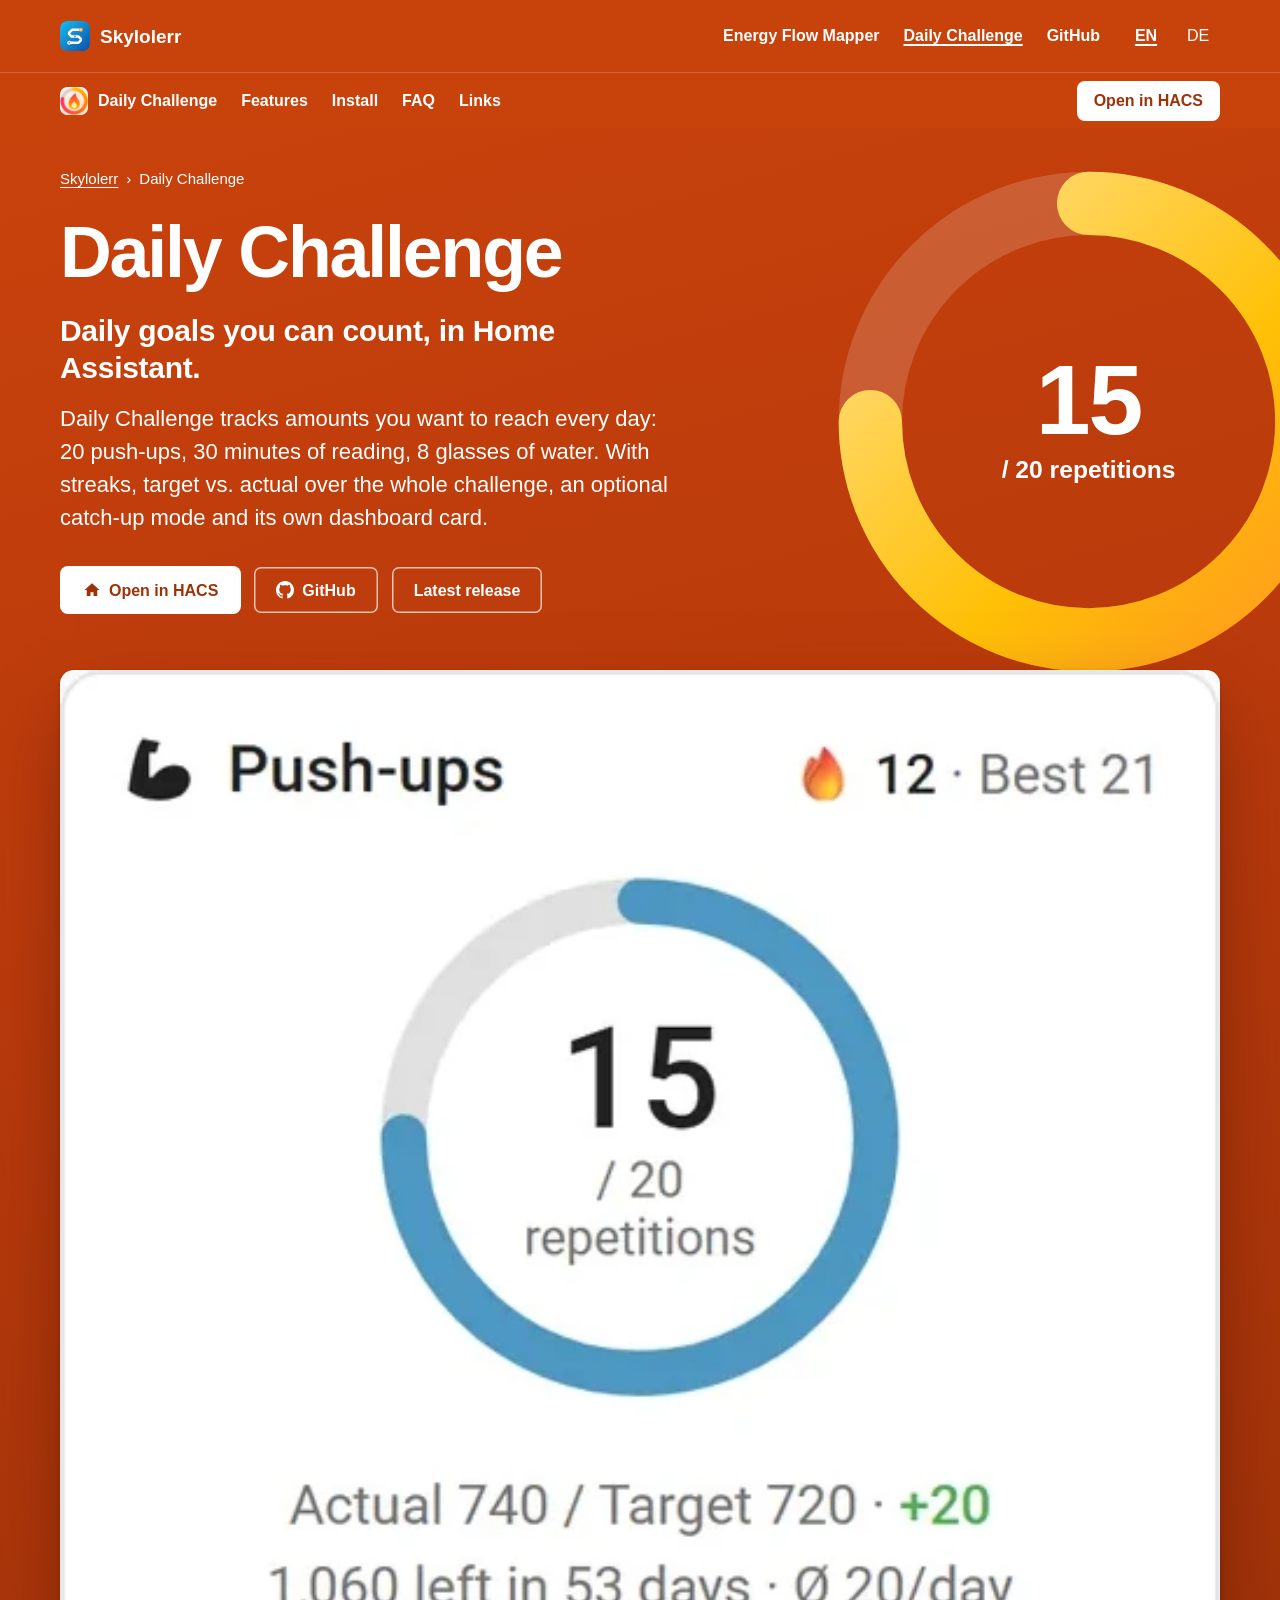
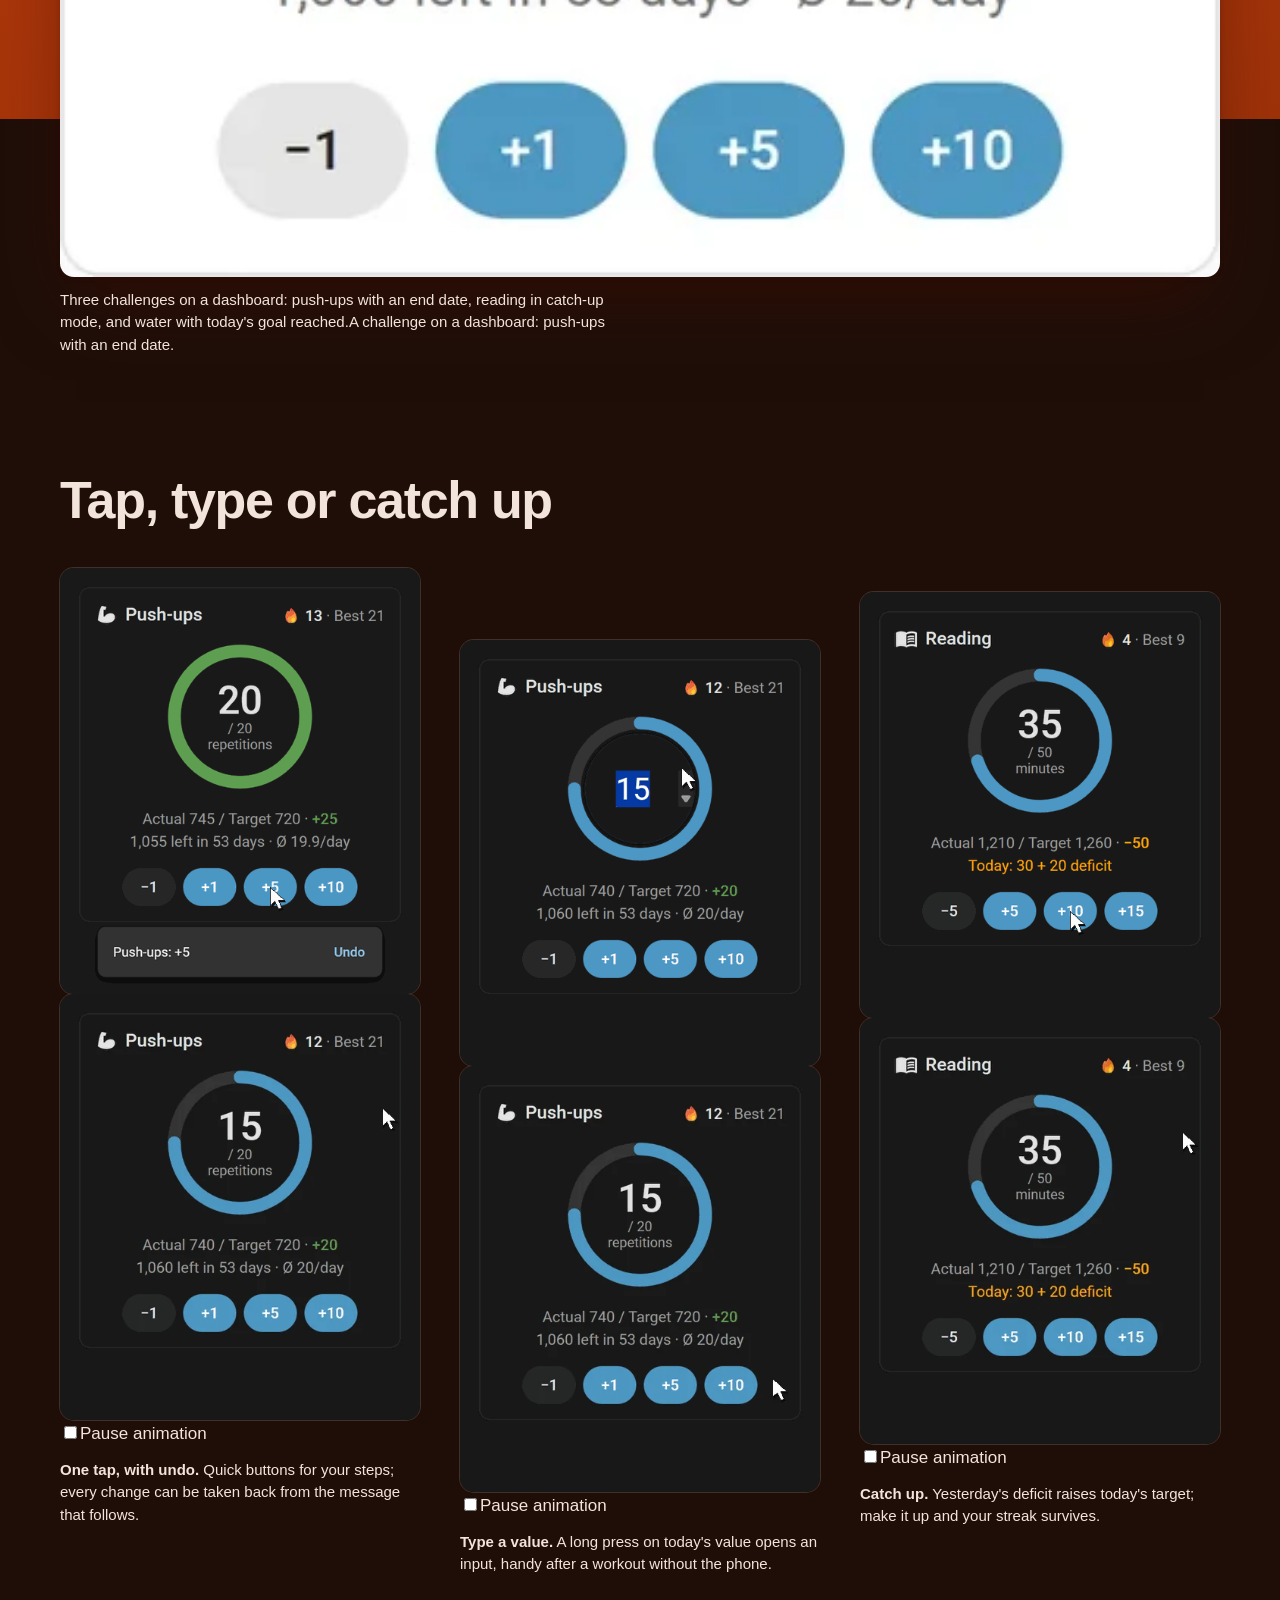
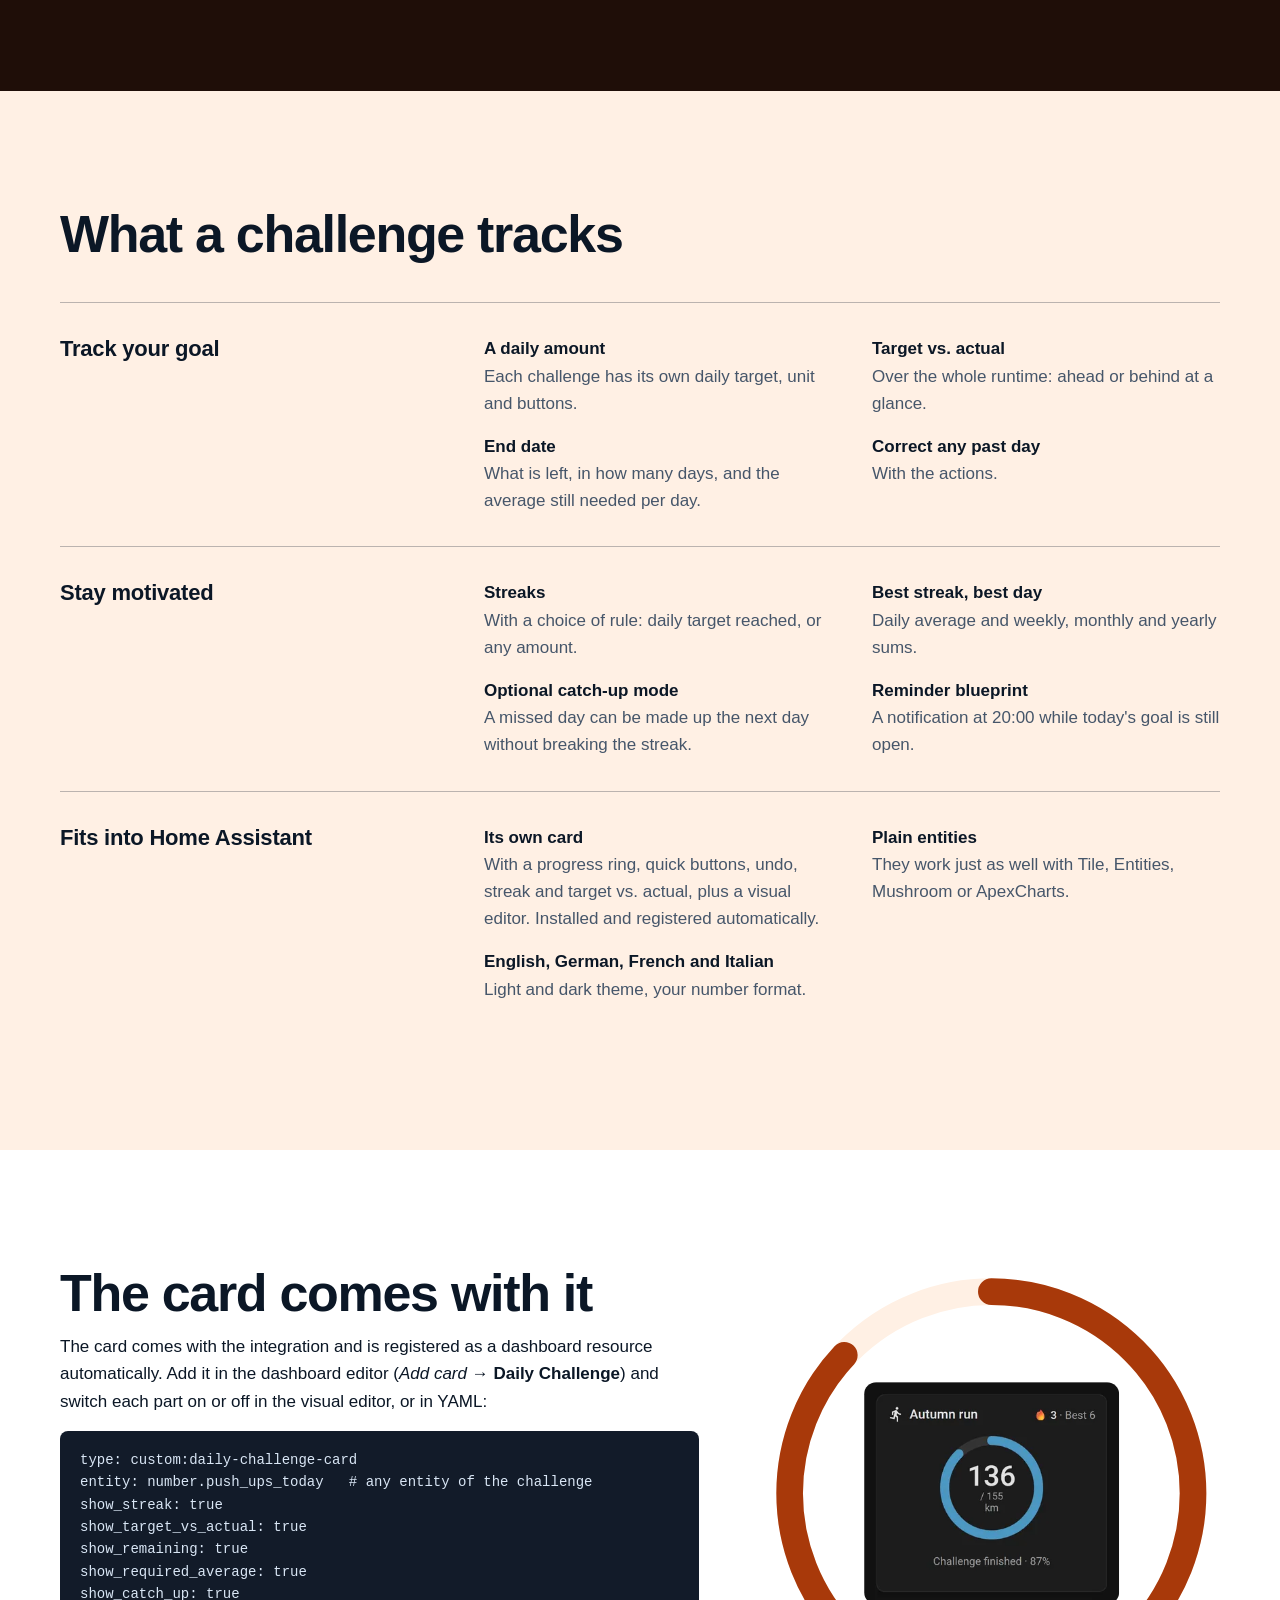
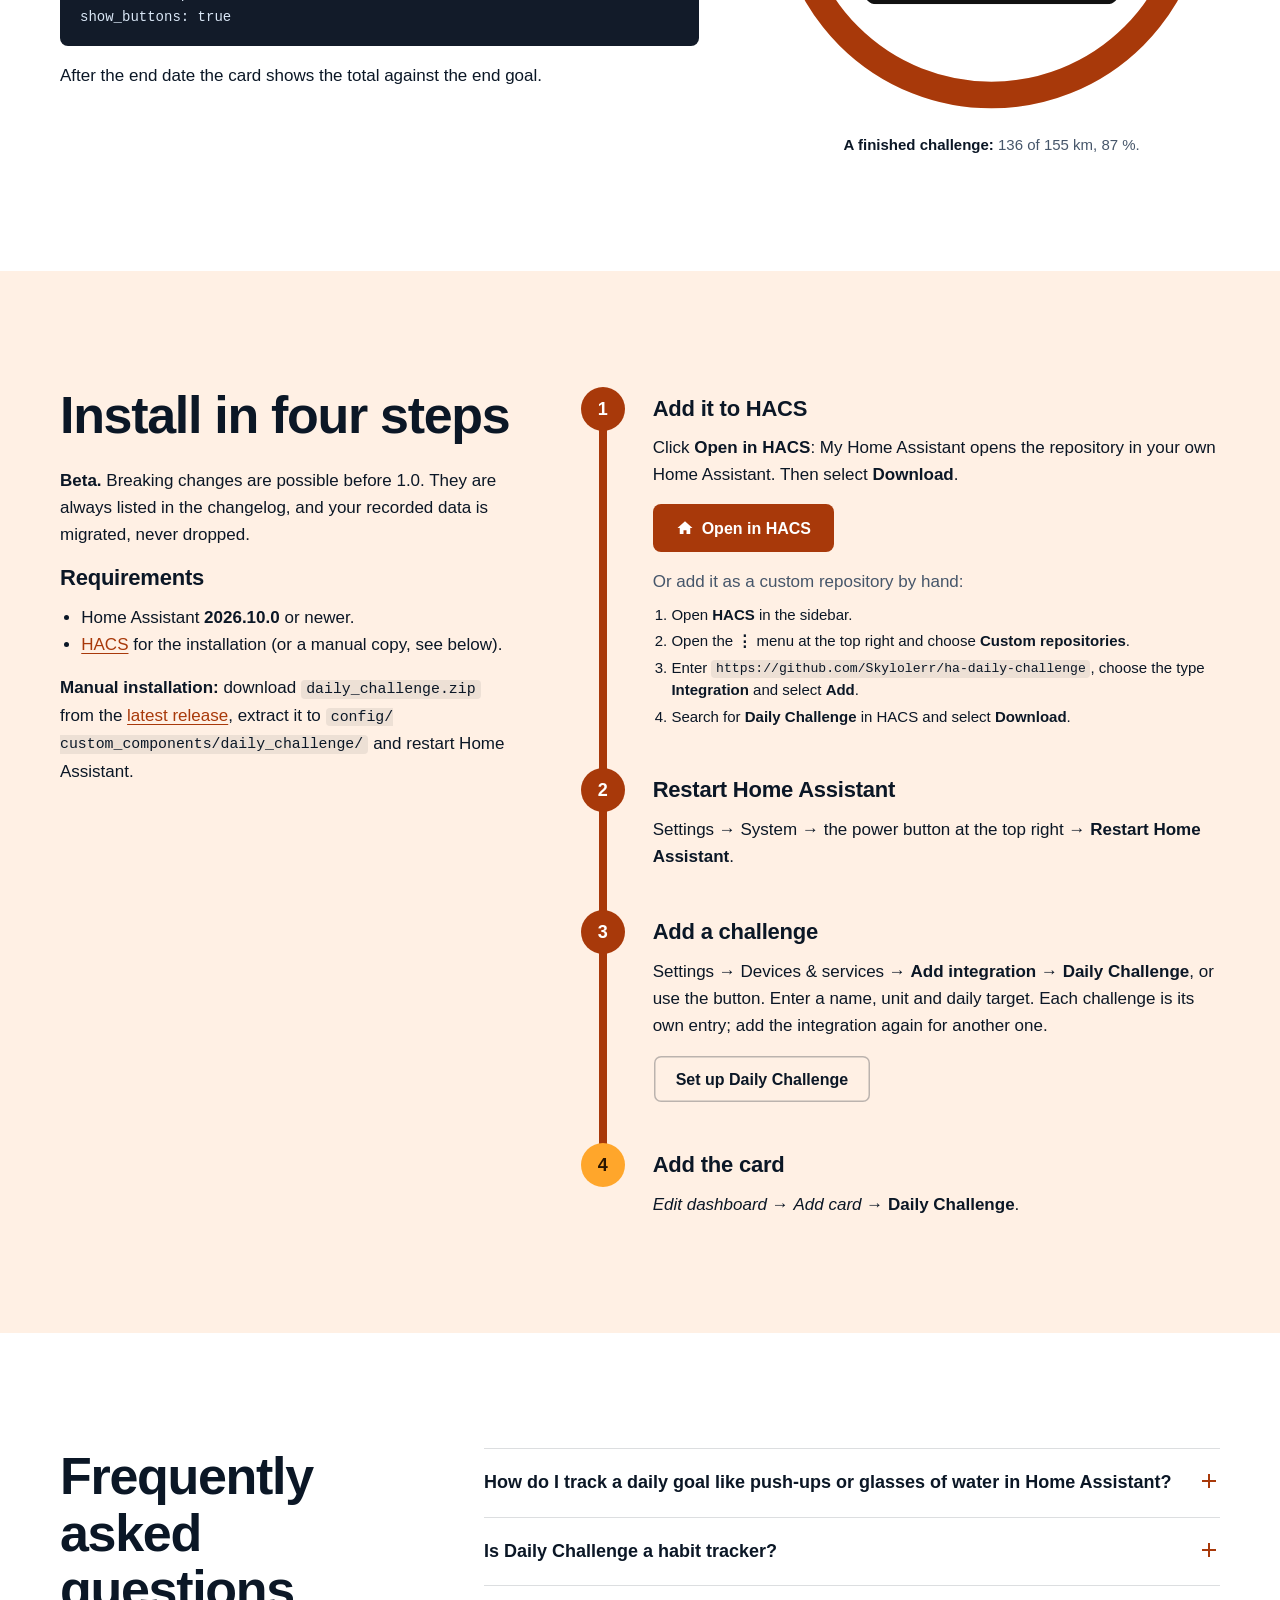
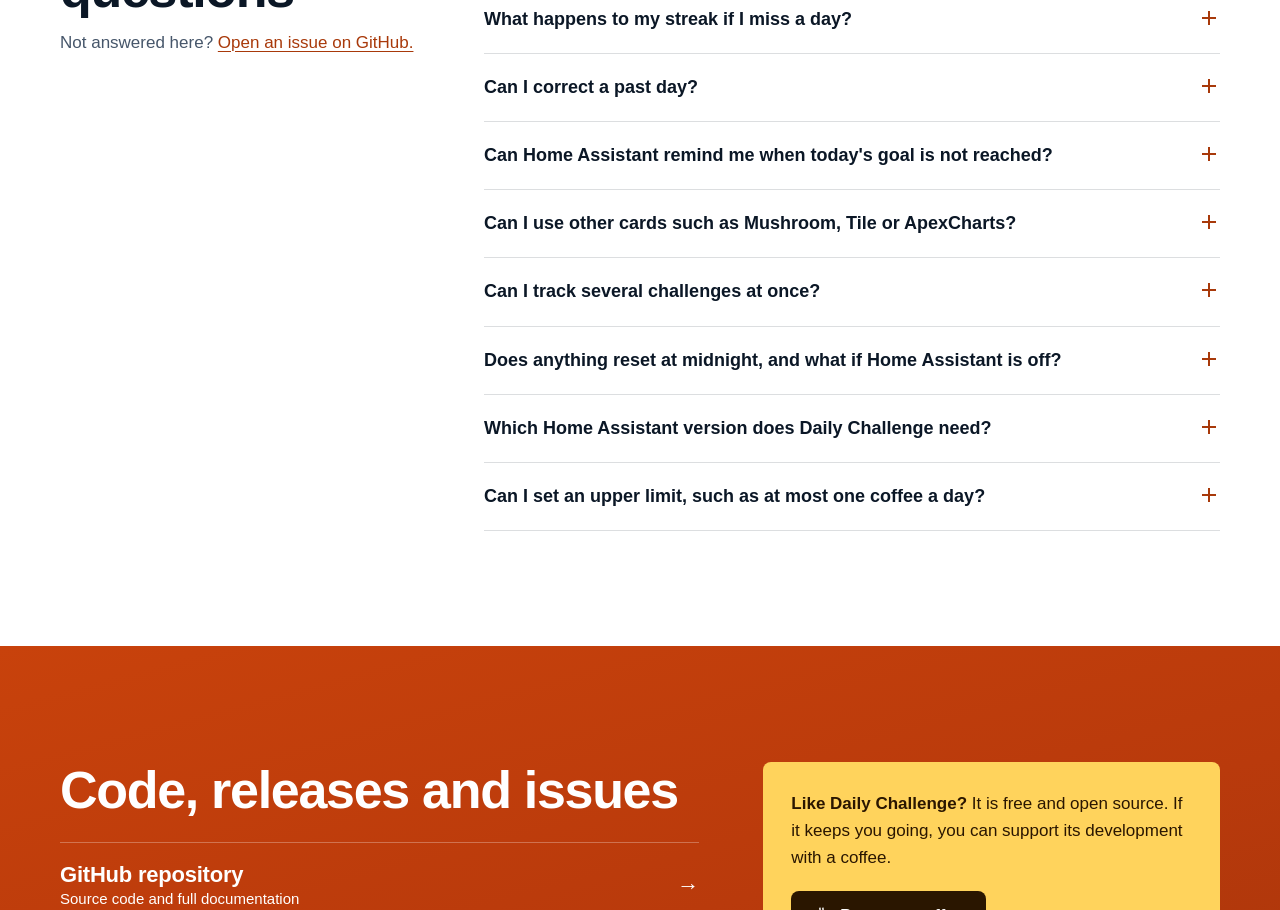
==== commit 772cd734: "Tighten the Daily Challenge pages Three cards from 720 px, a pause control on each animation, every " ====
--- a/daily-challenge/index.html
+++ b/daily-challenge/index.html
@@ -161,7 +161,7 @@
             <ol><li><a href="/">Skylolerr</a></li><li aria-current="page">Daily Challenge</li></ol>
           </nav>
           <h1>Daily Challenge</h1>
-          <p class="deck">Daily goals you can count, right in Home Assistant.</p>
+          <p class="deck">Daily goals you can count, in Home Assistant.</p>
           <p class="lead">Daily Challenge tracks amounts you want to reach every day: 20 push-ups, 30 minutes of reading, 8 glasses of water. With streaks, target vs. actual over the whole challenge, an optional catch-up mode and its own dashboard card.</p>
           <div class="actions">
             <a class="btn btn-white" href="https://my.home-assistant.io/redirect/hacs_repository/?owner=Skylolerr&amp;repository=ha-daily-challenge&amp;category=integration"><svg viewBox="0 0 24 24" aria-hidden="true" fill="currentColor"><path d="M12 3 2 12h3v8h5v-5h4v5h5v-8h3L12 3Z"/></svg>Open in HACS</a>
@@ -188,12 +188,12 @@
       <div class="wrap">
         <figure class="overhang">
           <picture>
-            <source media="(max-width: 1099px) and (prefers-color-scheme: dark)" srcset="/assets/img/dc/card-one-dark.webp" width="497" height="517">
-            <source media="(max-width: 1099px)" srcset="/assets/img/dc/card-one-light.webp" width="497" height="517">
+            <source media="(max-width: 719px) and (prefers-color-scheme: dark)" srcset="/assets/img/dc/card-one-dark.webp" width="497" height="517">
+            <source media="(max-width: 719px)" srcset="/assets/img/dc/card-one-light.webp" width="497" height="517">
             <source media="(prefers-color-scheme: dark)" srcset="/assets/img/dc/hero-dark-800.webp 800w, /assets/img/dc/hero-dark.webp 1600w" sizes="(min-width: 1240px) 1160px, 100vw">
-            <img src="/assets/img/dc/hero-light.webp" srcset="/assets/img/dc/hero-light-800.webp 800w, /assets/img/dc/hero-light.webp 1600w" sizes="(min-width: 1240px) 1160px, 100vw" alt="Daily Challenge cards with a progress ring, streak and quick buttons" width="1600" height="569" fetchpriority="high">
+            <img src="/assets/img/dc/hero-light.webp" srcset="/assets/img/dc/hero-light-800.webp 800w, /assets/img/dc/hero-light.webp 1600w" sizes="(min-width: 1240px) 1160px, 100vw" alt="Daily Challenge on a dashboard with a progress ring, streak and quick buttons" width="1600" height="569" fetchpriority="high">
           </picture>
-          <figcaption>Three challenges on a dashboard: push-ups with an end date, reading in catch-up mode, and water with today's goal reached.</figcaption>
+          <figcaption><span class="cap-wide">Three challenges on a dashboard: push-ups with an end date, reading in catch-up mode, and water with today's goal reached.</span><span class="cap-narrow">A challenge on a dashboard: push-ups with an end date.</span></figcaption>
         </figure>
       </div>
     </section>
@@ -202,25 +202,31 @@
       <div class="wrap">
         <h2 id="demo-title">Tap, type or catch up</h2>
         <div class="stagger">
-          <figure>
+          <figure class="anim">
             <picture>
               <source media="(prefers-reduced-motion: reduce)" srcset="/assets/img/dc/buttons-still.webp">
               <img src="/assets/img/dc/buttons.webp" alt="Tapping +5 fills the ring and reaches today's goal; Undo in the message takes it back" width="475" height="562" loading="lazy">
             </picture>
+            <img class="anim-still" src="/assets/img/dc/buttons-still.webp" alt="Tapping +5 fills the ring and reaches today's goal; Undo in the message takes it back" width="475" height="562" loading="lazy">
+            <label class="anim-pause"><input type="checkbox">Pause animation</label>
             <figcaption><b>One tap, with undo.</b> Quick buttons for your steps; every change can be taken back from the message that follows.</figcaption>
           </figure>
-          <figure>
+          <figure class="anim">
             <picture>
               <source media="(prefers-reduced-motion: reduce)" srcset="/assets/img/dc/input-still.webp">
               <img src="/assets/img/dc/input.webp" alt="A long press on the value opens an input; 32 and Enter set today's value" width="475" height="562" loading="lazy">
             </picture>
-            <figcaption><b>Type a value.</b> A long press on today's value opens an input – handy after a workout without the phone.</figcaption>
+            <img class="anim-still" src="/assets/img/dc/input-still.webp" alt="A long press on the value opens an input; 32 and Enter set today's value" width="475" height="562" loading="lazy">
+            <label class="anim-pause"><input type="checkbox">Pause animation</label>
+            <figcaption><b>Type a value.</b> A long press on today's value opens an input, handy after a workout without the phone.</figcaption>
           </figure>
-          <figure>
+          <figure class="anim">
             <picture>
               <source media="(prefers-reduced-motion: reduce)" srcset="/assets/img/dc/catch-up-still.webp">
               <img src="/assets/img/dc/catch-up.webp" alt="In catch-up mode +10 and +5 make up yesterday's deficit; the card says Deficit made up" width="475" height="562" loading="lazy">
             </picture>
+            <img class="anim-still" src="/assets/img/dc/catch-up-still.webp" alt="In catch-up mode +10 and +5 make up yesterday's deficit; the card says Deficit made up" width="475" height="562" loading="lazy">
+            <label class="anim-pause"><input type="checkbox">Pause animation</label>
             <figcaption><b>Catch up.</b> Yesterday's deficit raises today's target; make it up and your streak survives.</figcaption>
           </figure>
         </div>
@@ -229,50 +235,32 @@
 
     <section class="section tint" id="features" aria-labelledby="features-title">
       <div class="wrap">
-        <h2 id="features-title">Your goal, your streak, your dashboard</h2>
+        <h2 id="features-title">What a challenge tracks</h2>
         <div class="ring-rows">
         <div class="ring-row">
-          <div class="ring-row-head">
-            <svg viewBox="0 0 40 40" width="40" height="40" aria-hidden="true">
-              <circle cx="20" cy="20" r="16" fill="none" stroke="var(--rule-strong)" stroke-width="7"/>
-              <circle cx="20" cy="20" r="16" fill="none" stroke="var(--link-warm)" stroke-width="7" stroke-linecap="round" pathLength="100" stroke-dasharray="33 100" transform="rotate(-90 20 20)"/>
-            </svg>
-            <h3>Track your goal</h3>
-          </div>
+          <h3>Track your goal</h3>
           <ul class="feature-list">
-            <li><strong class="lead-in">A daily amount, not a yes/no habit</strong>Each challenge has its own daily target, unit and buttons.</li>
-            <li><strong>Target vs. actual</strong> over the whole runtime – ahead or behind at a glance.</li>
-            <li>With an <strong>end date</strong>: what is left, in how many days, and the average still needed per day.</li>
-            <li><strong>Correct any past day</strong> with the actions.</li>
+            <li><strong class="lead-in">A daily amount</strong>Each challenge has its own daily target, unit and buttons.</li>
+            <li><strong class="lead-in">Target vs. actual</strong>Over the whole runtime: ahead or behind at a glance.</li>
+            <li><strong class="lead-in">End date</strong>What is left, in how many days, and the average still needed per day.</li>
+            <li><strong class="lead-in">Correct any past day</strong>With the actions.</li>
           </ul>
         </div>
         <div class="ring-row">
-          <div class="ring-row-head">
-            <svg viewBox="0 0 40 40" width="40" height="40" aria-hidden="true">
-              <circle cx="20" cy="20" r="16" fill="none" stroke="var(--rule-strong)" stroke-width="7"/>
-              <circle cx="20" cy="20" r="16" fill="none" stroke="var(--link-warm)" stroke-width="7" stroke-linecap="round" pathLength="100" stroke-dasharray="66 100" transform="rotate(-90 20 20)"/>
-            </svg>
-            <h3>Stay motivated</h3>
-          </div>
+          <h3>Stay motivated</h3>
           <ul class="feature-list">
-            <li><strong>Streaks</strong> with a choice of rule – daily target reached, or any amount.</li>
-            <li><strong>Best streak, best day</strong>, daily average and weekly, monthly and yearly sums.</li>
+            <li><strong class="lead-in">Streaks</strong>With a choice of rule: daily target reached, or any amount.</li>
+            <li><strong class="lead-in">Best streak, best day</strong>Daily average and weekly, monthly and yearly sums.</li>
             <li><strong class="lead-in">Optional catch-up mode</strong>A missed day can be made up the next day without breaking the streak.</li>
             <li><strong class="lead-in">Reminder blueprint</strong>A notification at 20:00 while today's goal is still open.</li>
           </ul>
         </div>
         <div class="ring-row">
-          <div class="ring-row-head">
-            <svg viewBox="0 0 40 40" width="40" height="40" aria-hidden="true">
-              <circle cx="20" cy="20" r="16" fill="none" stroke="var(--rule-strong)" stroke-width="7"/>
-              <circle cx="20" cy="20" r="16" fill="none" stroke="var(--link-warm)" stroke-width="7" stroke-linecap="round" pathLength="100" stroke-dasharray="100 100" transform="rotate(-90 20 20)"/>
-            </svg>
-            <h3>Fits into Home Assistant</h3>
-          </div>
+          <h3>Fits into Home Assistant</h3>
           <ul class="feature-list">
-            <li><strong>Its own card</strong> with a progress ring, quick buttons, undo, streak and target vs. actual, plus a visual editor – installed and registered automatically.</li>
-            <li><strong>Plain entities</strong> that work just as well with Tile, Entities, Mushroom or ApexCharts.</li>
-            <li><strong>English, German, French and Italian</strong>, light and dark theme, your number format.</li>
+            <li><strong class="lead-in">Its own card</strong>With a progress ring, quick buttons, undo, streak and target vs. actual, plus a visual editor. Installed and registered automatically.</li>
+            <li><strong class="lead-in">Plain entities</strong>They work just as well with Tile, Entities, Mushroom or ApexCharts.</li>
+            <li><strong class="lead-in">English, German, French and Italian</strong>Light and dark theme, your number format.</li>
           </ul>
         </div>
         </div>
@@ -284,7 +272,7 @@
         <div>
           <h2 id="card-title">The card comes with it</h2>
           <p>The card comes with the integration and is registered as a dashboard resource automatically. Add it in the dashboard editor (<em>Add card</em> → <strong>Daily Challenge</strong>) and switch each part on or off in the visual editor, or in YAML:</p>
-          <pre><code>type: custom:daily-challenge-card
+          <pre tabindex="0" role="region" aria-label="YAML example"><code>type: custom:daily-challenge-card
 entity: number.push_ups_today   # any entity of the challenge
 show_streak: true
 show_target_vs_actual: true
@@ -308,27 +296,27 @@
     </section>
 
     <section class="section tint" id="install" aria-labelledby="install-title">
-      <div class="wrap split split-5-7">
+      <div class="wrap split split-5-7 install-grid">
         <div class="install-side sticky">
           <h2 id="install-title">Install in four steps</h2>
-          <div class="note"><p><strong>Beta.</strong> Breaking changes are possible before 1.0. They are always listed in the changelog, and your recorded data is migrated, never dropped.</p></div>
+          <p><strong>Beta.</strong> Breaking changes are possible before 1.0. They are always listed in the changelog, and your recorded data is migrated, never dropped.</p>
           <h3>Requirements</h3>
           <ul>
                     <li>Home Assistant <strong>2026.10.0</strong> or newer.</li>
                     <li><a href="https://hacs.xyz/">HACS</a> for the installation (or a manual copy, see below).</li>
                   </ul>
-          <p><strong>Manual installation:</strong> download <code>daily_challenge.zip</code> from the <a href="https://github.com/Skylolerr/ha-daily-challenge/releases/latest">latest release</a>, extract it to <code>config/custom_components/daily_challenge/</code> and restart Home Assistant.</p>
+          <p class="manual"><strong>Manual installation:</strong> download <code>daily_challenge.zip</code> from the <a href="https://github.com/Skylolerr/ha-daily-challenge/releases/latest">latest release</a>, extract it to <code>config/<wbr>custom_components/<wbr>daily_challenge/</code> and restart Home Assistant.</p>
         </div>
         <ol class="steps">
           <li>
             <h3>Add it to HACS</h3>
-            <p>Click <strong>Open in HACS</strong> – My Home Assistant opens the repository in your own Home Assistant – and select <strong>Download</strong>.</p>
+            <p>Click <strong>Open in HACS</strong>: My Home Assistant opens the repository in your own Home Assistant. Then select <strong>Download</strong>.</p>
             <p><a class="btn btn-solid" href="https://my.home-assistant.io/redirect/hacs_repository/?owner=Skylolerr&amp;repository=ha-daily-challenge&amp;category=integration"><svg viewBox="0 0 24 24" aria-hidden="true" fill="currentColor"><path d="M12 3 2 12h3v8h5v-5h4v5h5v-8h3L12 3Z"/></svg>Open in HACS</a></p>
             <p class="by-hand">Or add it as a custom repository by hand:</p>
             <ol>
               <li>Open <strong>HACS</strong> in the sidebar.</li>
               <li>Open the <strong>⋮</strong> menu at the top right and choose <strong>Custom repositories</strong>.</li>
-              <li>Enter <code>https://github.com/Skylolerr/ha-daily-challenge</code>, choose the type <strong>Integration</strong> and select <strong>Add</strong>.</li>
+              <li>Enter <code>https://github.com/<wbr>Skylolerr/<wbr>ha-daily-challenge</code>, choose the type <strong>Integration</strong> and select <strong>Add</strong>.</li>
               <li>Search for <strong>Daily Challenge</strong> in HACS and select <strong>Download</strong>.</li>
             </ol>
           </li>
--- a/assets/css/site.css
+++ b/assets/css/site.css
@@ -594,7 +594,7 @@
   display: flex;
   gap: var(--s-6);
   align-items: center;
-  height: 56px;
+  height: 55px; /* 56 px with the border above it */
 }
 
 .product-name {
@@ -1535,7 +1535,6 @@
   .trace-out,
   .ring-stage,
   .ring-card,
-  .hero-s-broken,
   .nav-wide,
   .bar-nav,
   .tree {
@@ -1584,6 +1583,10 @@
     display: block;
     width: 100%;
     height: clamp(240px, 62vw, 420px);
+  }
+
+  .hero-s-broken {
+    display: none;
   }
 
   .hero-404 .hero-copy {
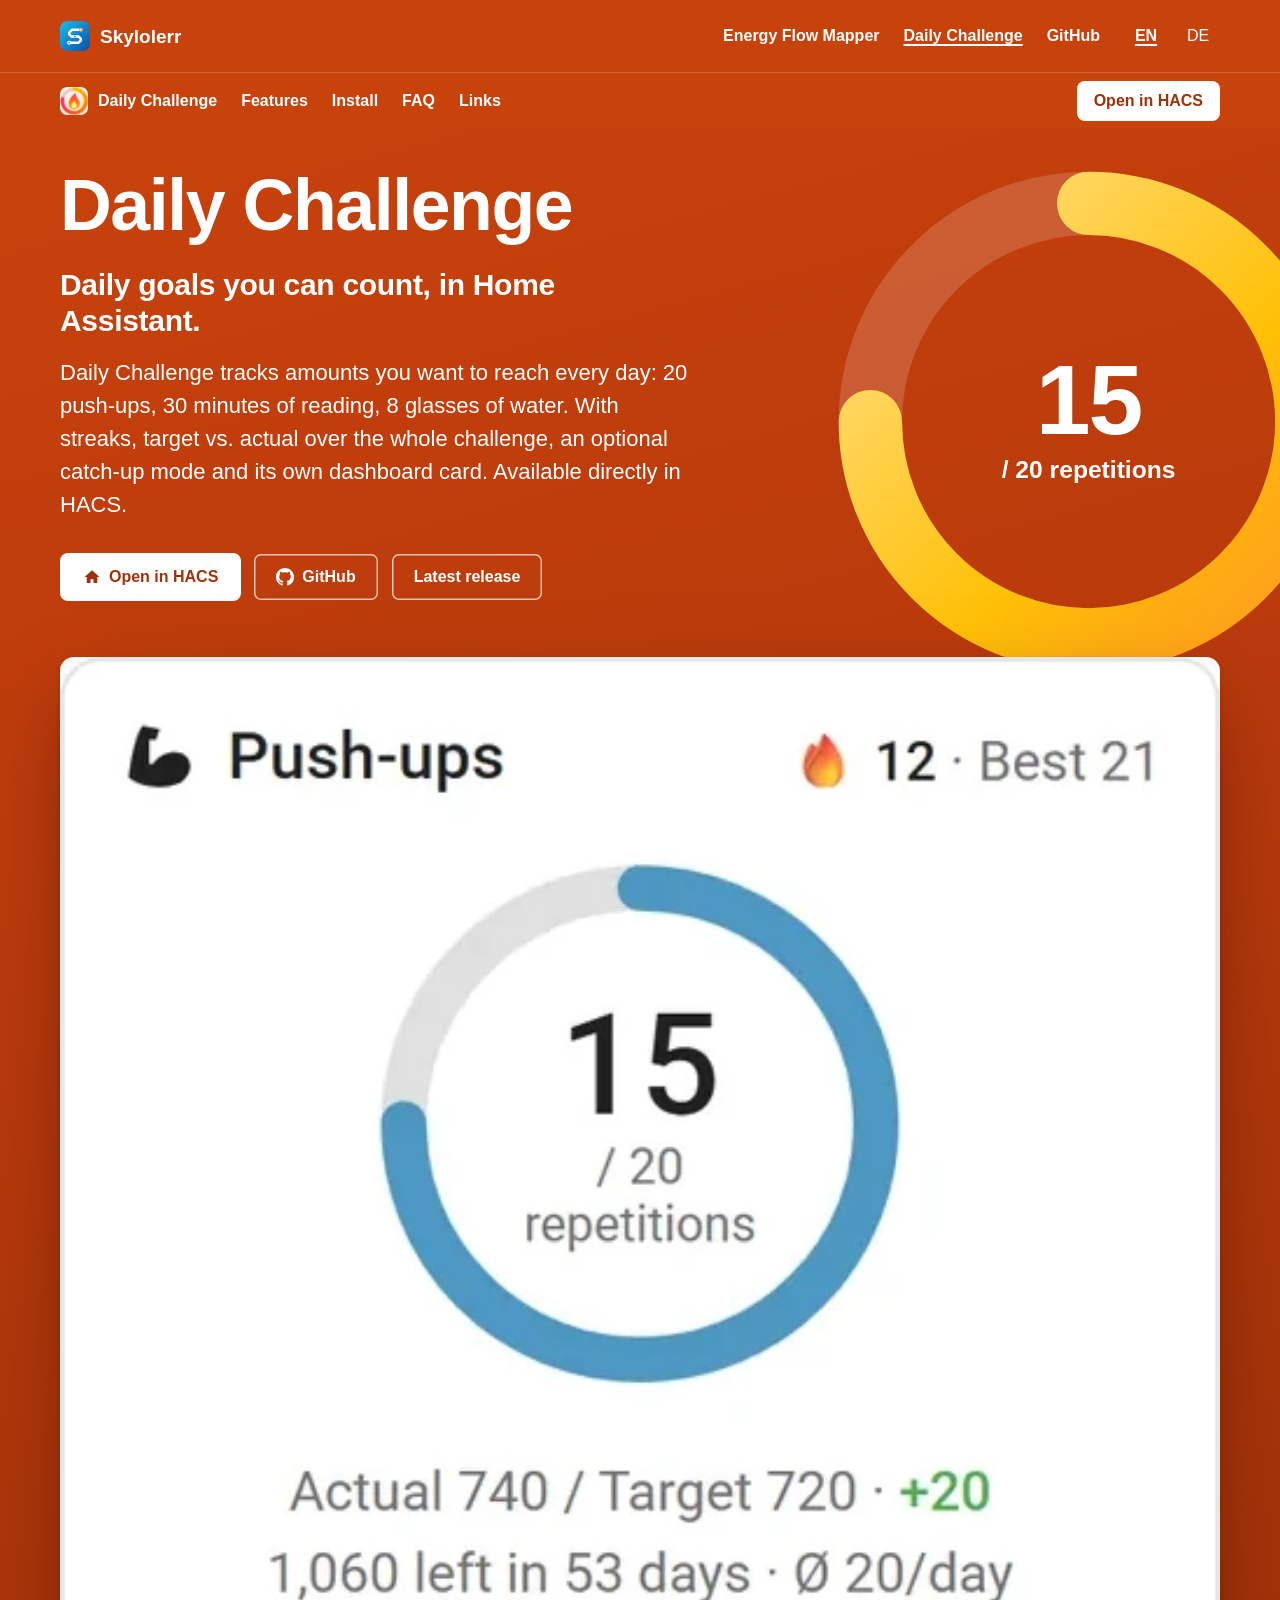
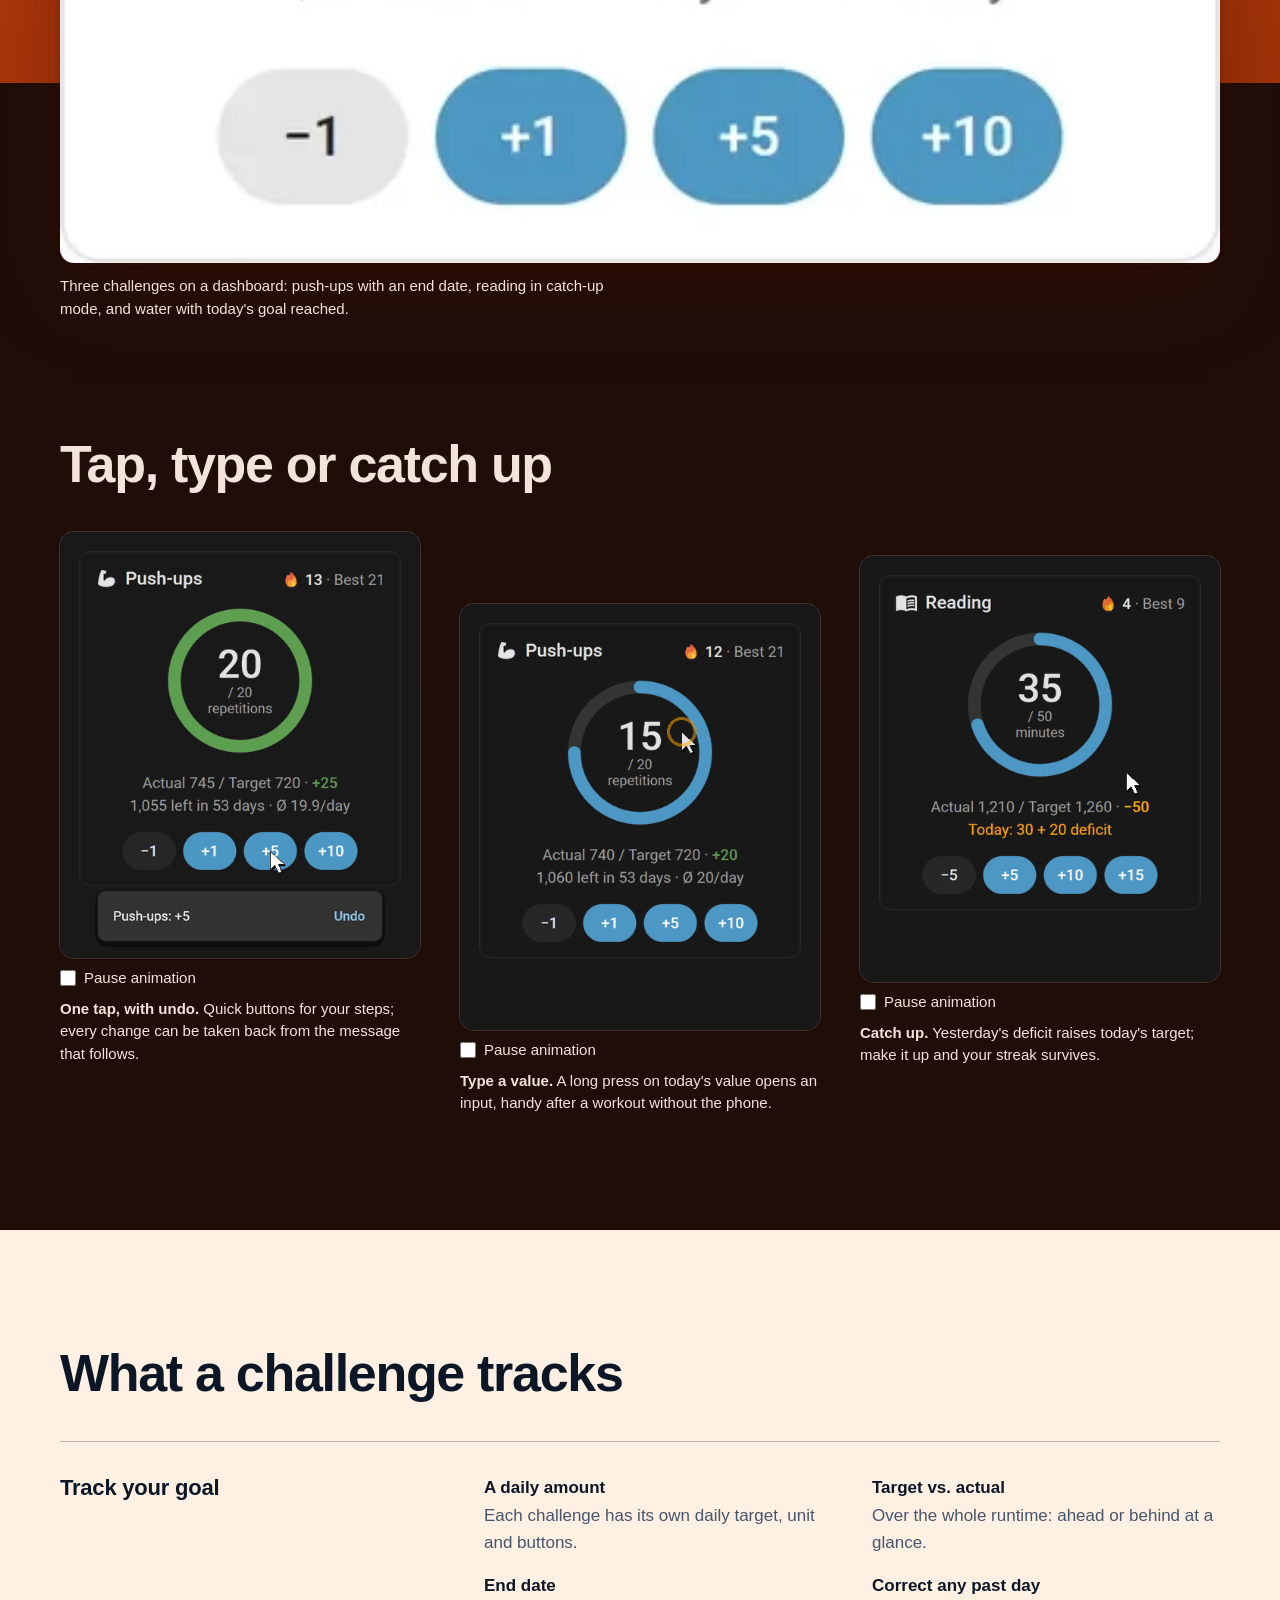
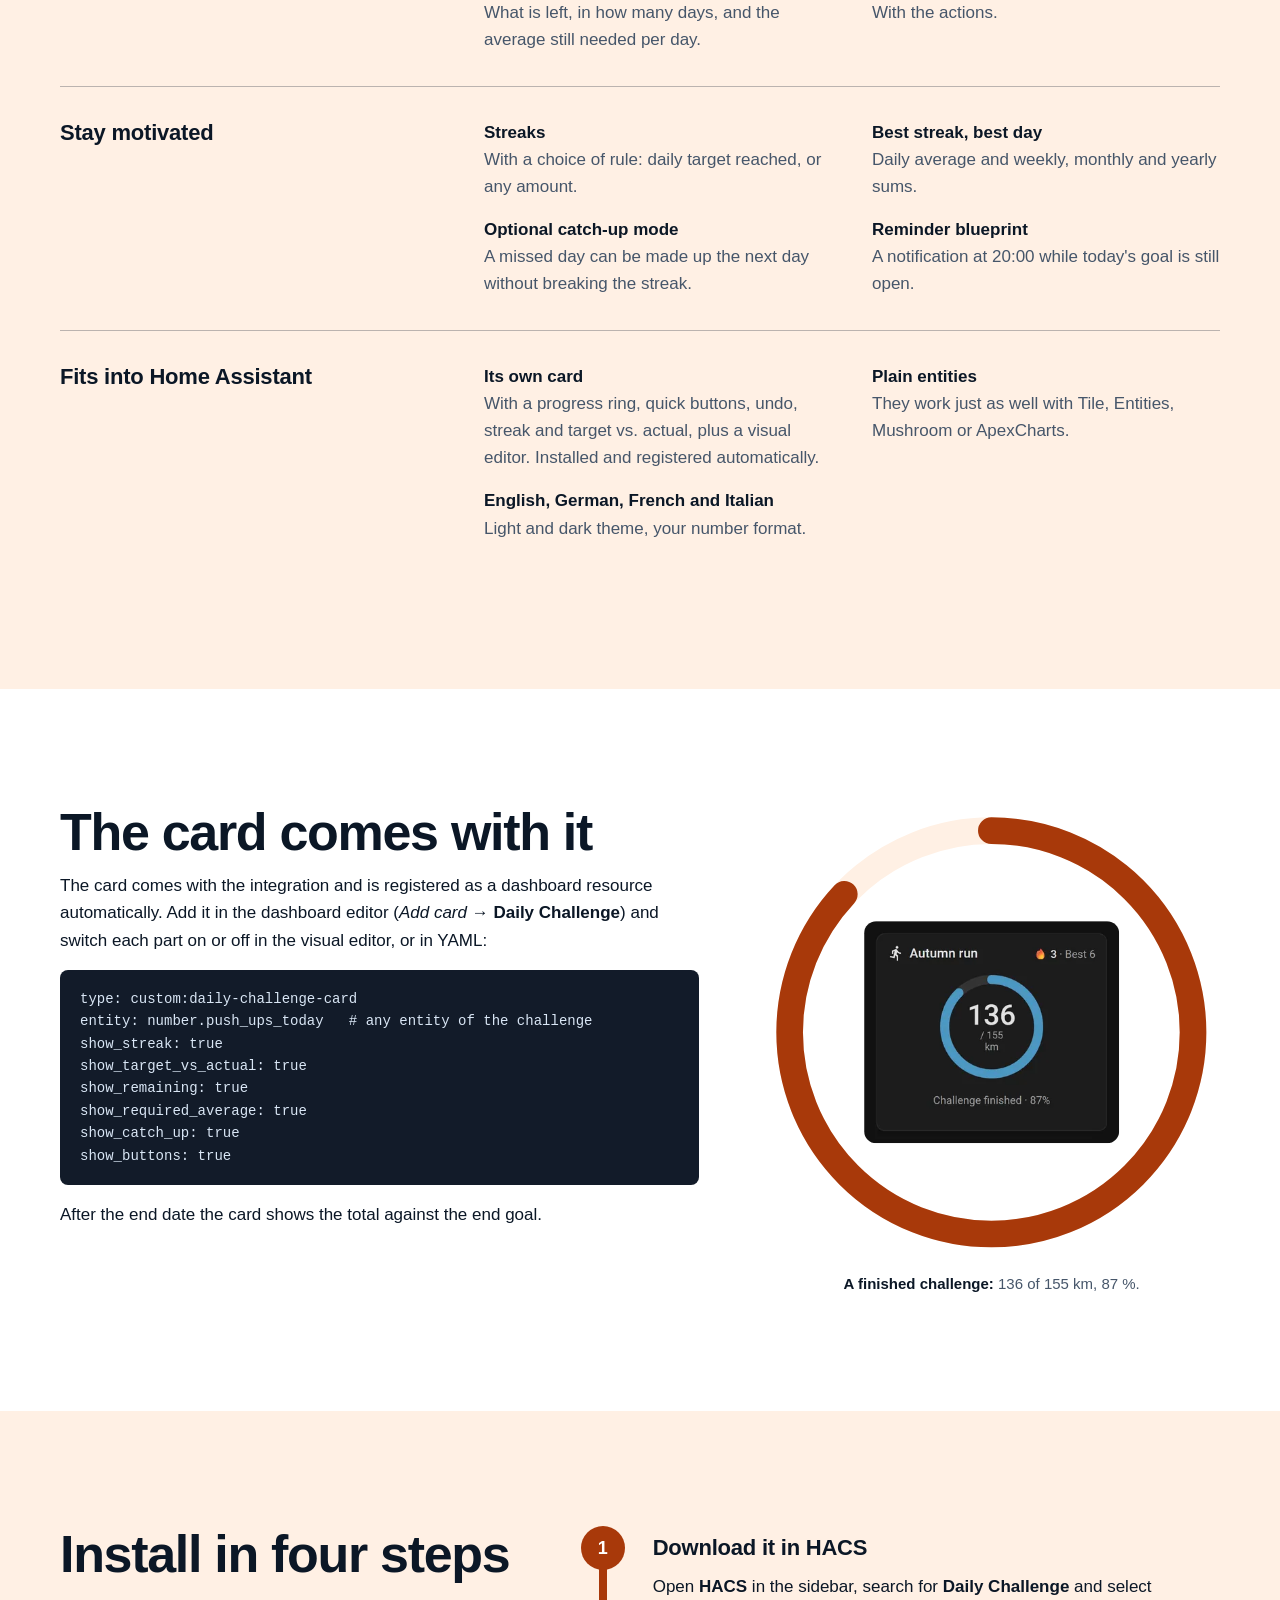
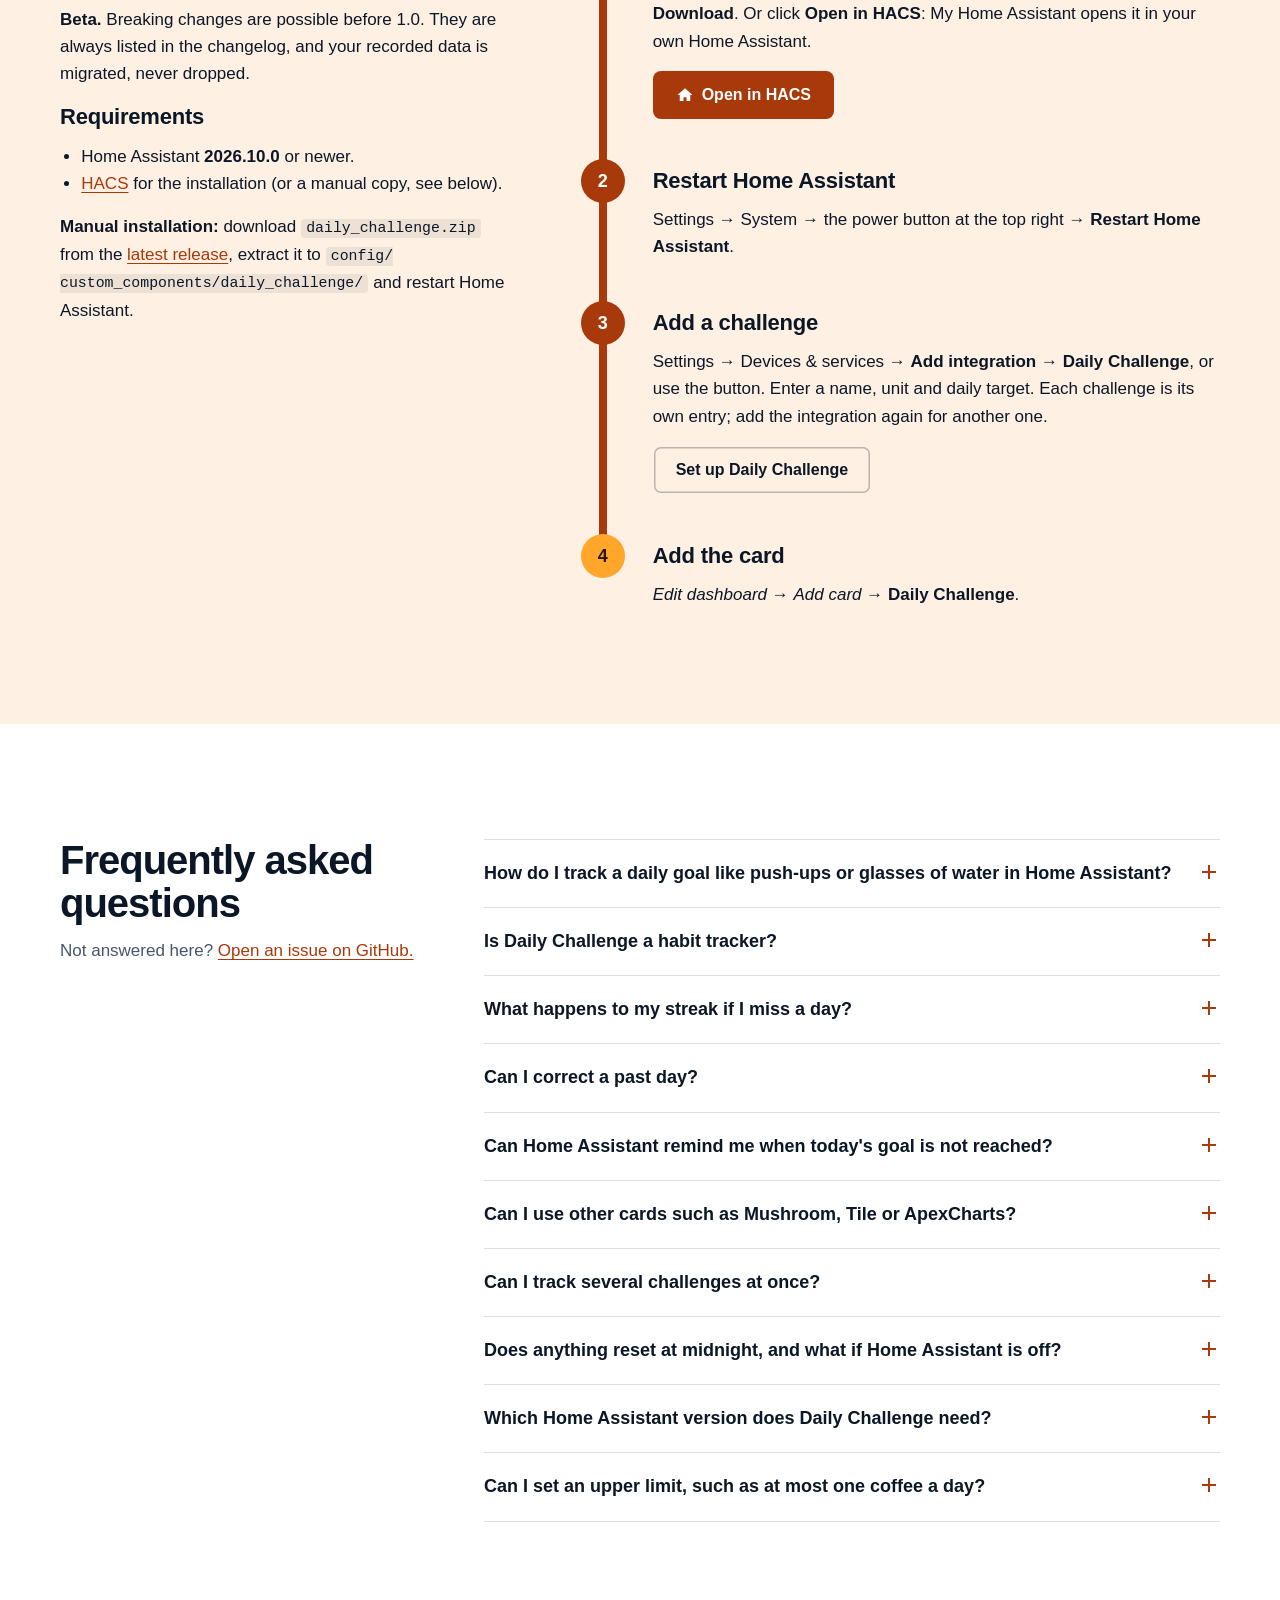
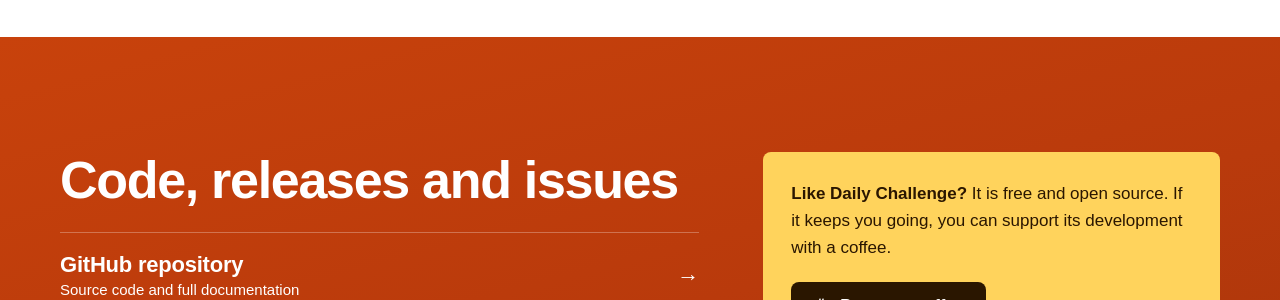
==== commit 97be918f: "Say that Daily Challenge is listed in HACS Co-Authored-By: Claude Opus 5.5 <noreply@anthropic.com>" ====
--- a/daily-challenge/index.html
+++ b/daily-challenge/index.html
@@ -162,7 +162,7 @@
           </nav>
           <h1>Daily Challenge</h1>
           <p class="deck">Daily goals you can count, in Home Assistant.</p>
-          <p class="lead">Daily Challenge tracks amounts you want to reach every day: 20 push-ups, 30 minutes of reading, 8 glasses of water. With streaks, target vs. actual over the whole challenge, an optional catch-up mode and its own dashboard card.</p>
+          <p class="lead">Daily Challenge tracks amounts you want to reach every day: 20 push-ups, 30 minutes of reading, 8 glasses of water. With streaks, target vs. actual over the whole challenge, an optional catch-up mode and its own dashboard card. Available directly in HACS.</p>
           <div class="actions">
             <a class="btn btn-white" href="https://my.home-assistant.io/redirect/hacs_repository/?owner=Skylolerr&amp;repository=ha-daily-challenge&amp;category=integration"><svg viewBox="0 0 24 24" aria-hidden="true" fill="currentColor"><path d="M12 3 2 12h3v8h5v-5h4v5h5v-8h3L12 3Z"/></svg>Open in HACS</a>
             <a class="btn btn-ghost" href="https://github.com/Skylolerr/ha-daily-challenge"><svg viewBox="0 0 16 16" aria-hidden="true" fill="currentColor"><path d="M8 0c4.42 0 8 3.58 8 8a8.013 8.013 0 0 1-5.45 7.59c-.4.08-.55-.17-.55-.38 0-.27.01-1.13.01-2.2 0-.75-.25-1.23-.54-1.48 1.78-.2 3.65-.88 3.65-3.95 0-.88-.31-1.59-.82-2.15.08-.2.36-1.02-.08-2.12 0 0-.67-.22-2.2.82-.64-.18-1.32-.27-2-.27-.68 0-1.36.09-2 .27-1.53-1.03-2.2-.82-2.2-.82-.44 1.1-.16 1.92-.08 2.12-.51.56-.82 1.28-.82 2.15 0 3.06 1.86 3.75 3.64 3.95-.23.2-.44.55-.51 1.07-.46.21-1.61.55-2.33-.66-.15-.24-.6-.83-1.23-.82-.67.01-.27.38.01.53.34.19.73.9.82 1.13.16.45.68 1.31 2.69.94 0 .67.01 1.3.01 1.49 0 .21-.15.45-.55.38A7.995 7.995 0 0 1 0 8c0-4.42 3.58-8 8-8Z"/></svg>GitHub</a>
@@ -309,16 +309,9 @@
         </div>
         <ol class="steps">
           <li>
-            <h3>Add it to HACS</h3>
-            <p>Click <strong>Open in HACS</strong>: My Home Assistant opens the repository in your own Home Assistant. Then select <strong>Download</strong>.</p>
+            <h3>Download it in HACS</h3>
+            <p>Open <strong>HACS</strong> in the sidebar, search for <strong>Daily Challenge</strong> and select <strong>Download</strong>. Or click <strong>Open in HACS</strong>: My Home Assistant opens it in your own Home Assistant.</p>
             <p><a class="btn btn-solid" href="https://my.home-assistant.io/redirect/hacs_repository/?owner=Skylolerr&amp;repository=ha-daily-challenge&amp;category=integration"><svg viewBox="0 0 24 24" aria-hidden="true" fill="currentColor"><path d="M12 3 2 12h3v8h5v-5h4v5h5v-8h3L12 3Z"/></svg>Open in HACS</a></p>
-            <p class="by-hand">Or add it as a custom repository by hand:</p>
-            <ol>
-              <li>Open <strong>HACS</strong> in the sidebar.</li>
-              <li>Open the <strong>⋮</strong> menu at the top right and choose <strong>Custom repositories</strong>.</li>
-              <li>Enter <code>https://github.com/<wbr>Skylolerr/<wbr>ha-daily-challenge</code>, choose the type <strong>Integration</strong> and select <strong>Add</strong>.</li>
-              <li>Search for <strong>Daily Challenge</strong> in HACS and select <strong>Download</strong>.</li>
-            </ol>
           </li>
           <li>
             <h3>Restart Home Assistant</h3>
--- a/assets/css/site.css
+++ b/assets/css/site.css
@@ -44,10 +44,6 @@
   --solid-warm-text: #fff;
   --trace-ground: #0c4fa8;
   --ink: #0b1420;
-  --node-import-bg: #e4eff4;
-  --node-solar-bg: #fff1dd;
-  --node-discharge-bg: #e6f5f0;
-  --node-export-bg: #ede8f7;
 
   /* Fields */
   --field-blue-top: #1161c4;
@@ -77,7 +73,7 @@
   --r-1: 4px;
   --r-2: 8px;
   --r-3: 14px;
-  --shadow-over: 0 2px 4px rgb(5 25 60 / 20%), 0 32px 72px -16px rgb(5 25 60 / 55%);
+  --shadow-over: 0 2px 4px rgb(5 25 60 / 16%), 0 20px 40px -24px rgb(5 25 60 / 38%);
   --shadow-over-warm: 0 2px 4px rgb(60 15 0 / 22%), 0 32px 72px -16px rgb(60 15 0 / 55%);
   --shadow-shot: 0 1px 2px rgb(11 23 38 / 10%), 0 12px 32px -12px rgb(11 23 38 / 28%);
   --ring-shot: 0 0 0 1px rgb(255 255 255 / 14%);
@@ -106,15 +102,12 @@
     --solid-warm-text: #0a111c;
     --trace-ground: #2e86e0;
     --ink: #070c14;
-    --node-import-bg: #1c2a33;
-    --node-solar-bg: #33281a;
-    --node-discharge-bg: #1a2f2d;
-    --node-export-bg: #2a2340;
     --field-blue-top: #0f4a9b;
     --field-blue: linear-gradient(165deg, #0f4a9b 0%, #0b2e63 55%, #08234c 100%);
     --field-ember-top: #b5390b;
     --field-ember: linear-gradient(165deg, #b5390b 0%, #8e2c08 60%, #6e2207 100%);
     --ring-theme: var(--ring-shot);
+    --shadow-over: 0 2px 4px rgb(5 25 60 / 20%), 0 32px 72px -16px rgb(5 25 60 / 55%);
   }
 }
 
@@ -209,7 +202,7 @@
   font-size: clamp(2.75rem, 1.6rem + 3.6vw, 4.5rem);
   font-weight: 700;
   line-height: 1.04;
-  letter-spacing: -0.03em;
+  letter-spacing: -0.02em;
 }
 
 h2 {
@@ -337,7 +330,7 @@
   border-radius: var(--r-2);
   background: #fff;
   color: #0b1726;
-  --focus: #0b1726;
+  --focus: #fff;
 }
 
 /* Everything on a field or on ink: white focus rings */
@@ -455,65 +448,6 @@
   background: #4a2800;
 }
 
-/* Node: the product's device block */
-
-.nodes {
-  display: flex;
-  flex-wrap: wrap;
-  gap: var(--s-3);
-  margin: var(--s-6) 0;
-  padding: 0;
-  list-style: none;
-}
-
-.nodes li,
-.node-lg {
-  border-left: 4px solid var(--bar-import);
-  border-radius: var(--r-2);
-  background: var(--node-import-bg);
-  color: var(--text);
-}
-
-.nodes li {
-  padding: 8px 14px;
-  font: 600 0.9375rem/1.3 var(--font-text);
-}
-
-.nodes li:nth-child(2),
-.node-solar {
-  border-left-color: var(--bar-solar);
-  background: var(--node-solar-bg);
-}
-
-.nodes li:nth-child(3),
-.node-discharge {
-  border-left-color: var(--bar-discharge);
-  background: var(--node-discharge-bg);
-}
-
-.node-export {
-  border-left-color: var(--bar-export);
-  background: var(--node-export-bg);
-}
-
-.node-lg {
-  padding: 14px 18px;
-}
-
-.home-dc .nodes li {
-  border-left-color: var(--node);
-  background: #fff;
-  color: #0b1726;
-}
-
-.home-dc .nodes li:nth-child(2) {
-  border-left-color: #ff3272;
-}
-
-.home-dc .nodes li:nth-child(3) {
-  border-left-color: var(--bar-solar);
-}
-
 /* Header */
 
 .site-header {
@@ -594,7 +528,8 @@
   display: flex;
   gap: var(--s-6);
   align-items: center;
-  height: 55px; /* 56 px with the border above it */
+  min-height: 55px; /* 56 px with the border above it */
+  padding-block: 4px;
 }
 
 .product-name {
@@ -656,7 +591,7 @@
 }
 
 .hero-copy {
-  max-width: min(620px, 50vw);
+  max-width: min(680px, 50vw);
   padding: 40px 0 56px;
 }
 
@@ -704,9 +639,13 @@
 .overhang figcaption {
   max-width: 66ch;
   margin-top: var(--s-3);
-  color: var(--muted);
+  color: var(--text);
   font-size: 0.9375rem;
   line-height: 1.5;
+}
+
+.cap-narrow {
+  display: none;
 }
 
 body[data-project="dc"] .overhang figcaption {
@@ -726,10 +665,24 @@
   letter-spacing: 0;
 }
 
+.h1-line {
+  display: block;
+}
+
 .hero-home .hero-copy,
 .hero-404 .hero-copy {
   max-width: min(560px, 46vw);
   padding: 40px 0 104px;
+}
+
+/* A short headline must not shrink the hero, or the screenshot hides the S. */
+@media (min-width: 1100px) {
+  .hero-home .hero-copy {
+    display: flex;
+    flex-direction: column;
+    justify-content: center;
+    min-height: 660px;
+  }
 }
 
 .hero-copy .small {
@@ -764,7 +717,7 @@
 .overhang-home {
   position: relative;
   z-index: 2;
-  width: min(922px, 64vw);
+  width: max(min(922px, 64vw), calc(50vw - 16px));
   max-width: none;
   margin-top: -300px;
 }
@@ -781,6 +734,7 @@
   left: calc(50% + 258 * var(--u));
   width: calc(44 * var(--u));
   background: var(--trace-ground);
+  pointer-events: none;
 }
 
 .trace-out {
@@ -791,6 +745,7 @@
   width: calc(1440 * var(--u));
   height: calc(640 * var(--u));
   overflow: visible;
+  pointer-events: none;
 }
 
 /* Home: Daily Challenge, on ember, where the trace becomes the ring */
@@ -809,12 +764,13 @@
   left: calc(50% - 720 * var(--u));
   width: calc(1440 * var(--u));
   height: calc(800 * var(--u));
+  pointer-events: none;
 }
 
 .ring-card {
   position: absolute;
   z-index: 2;
-  top: calc(190 * var(--u));
+  top: calc(224 * var(--u));
   left: calc(50% + 200 * var(--u));
   width: calc(304 * var(--u));
   max-width: none;
@@ -896,6 +852,10 @@
   gap: 64px;
 }
 
+.split-4-8 h2 {
+  font-size: clamp(2rem, 1.3rem + 2vw, 2.5rem);
+}
+
 .sticky {
   position: sticky;
   top: 88px;
@@ -921,11 +881,67 @@
   color: var(--text);
 }
 
+/* Animated images: the checkbox swaps the loop for its still, no JavaScript needed */
+
+.anim-still {
+  display: none;
+}
+
+.anim:has(input:checked) picture {
+  display: none;
+}
+
+.anim:has(input:checked) .anim-still {
+  display: block;
+}
+
+.anim-pause {
+  display: inline-flex;
+  gap: var(--s-2);
+  align-items: center;
+  min-height: 24px;
+  margin-top: var(--s-2);
+  color: var(--muted);
+  cursor: pointer;
+  font-size: 0.9375rem;
+  line-height: 1.2;
+}
+
+.anim-pause + figcaption {
+  margin-top: var(--s-1);
+}
+
+.anim-pause input {
+  width: 16px;
+  height: 16px;
+  margin: 0;
+  accent-color: var(--page-link);
+}
+
+.band-ember .anim-pause {
+  color: var(--ember-ink-text);
+}
+
+.band-ember .anim-pause input {
+  accent-color: var(--gold);
+}
+
 /* Energy Flow Mapper: action */
 
 .stack {
   display: grid;
-  gap: 64px;
+  grid-template-columns: repeat(2, minmax(0, 1fr));
+  gap: 48px 32px;
+}
+
+.stack > figure:first-child {
+  grid-column: 1 / -1;
+}
+
+@media (prefers-color-scheme: dark) {
+  .stack img {
+    filter: brightness(0.86);
+  }
 }
 
 /* Energy Flow Mapper: features, the page as a diagram */
@@ -946,6 +962,23 @@
   display: grid;
   grid-template-columns: repeat(3, minmax(0, 1fr));
   gap: 40px;
+}
+
+.feature-head {
+  padding-top: 14px;
+  border-top: 4px solid var(--bar-import);
+}
+
+.head-solar {
+  border-top-color: var(--bar-solar);
+}
+
+.head-discharge {
+  border-top-color: var(--bar-discharge);
+}
+
+.head-export {
+  border-top-color: var(--bar-export);
 }
 
 .feature-list {
@@ -958,7 +991,7 @@
 }
 
 .feature-cols .feature-list {
-  margin-top: 20px;
+  margin-top: var(--s-3);
 }
 
 .feature-list strong {
@@ -1006,10 +1039,12 @@
   display: flex;
   gap: 24px;
   margin: 0;
-  padding: 8px max(16px, calc(50vw - 580px)) 24px;
+  padding: 8px max(16px, calc(50% - 580px)) 24px;
   overflow-x: auto;
   scroll-snap-type: x proximity;
-  scroll-padding-inline: max(16px, calc(50vw - 580px));
+  scroll-padding-inline: max(16px, calc(50% - 580px));
+  scrollbar-color: var(--rule-strong) transparent;
+  scrollbar-width: thin;
 }
 
 .strip:focus-visible {
@@ -1042,19 +1077,6 @@
 }
 
 /* Install */
-
-.note {
-  margin-bottom: var(--s-6);
-  padding: 14px 18px;
-  border-left: 4px solid var(--node);
-  border-radius: var(--r-2);
-  background: var(--ground);
-  color: var(--text);
-}
-
-.note p {
-  margin: 0;
-}
 
 .install-side h2 {
   margin-bottom: var(--s-6);
@@ -1258,6 +1280,7 @@
 
 .link-rows a::after {
   content: "→";
+  content: "→" / "";
   grid-row: 1 / 3;
   grid-column: 2;
   align-self: center;
@@ -1390,17 +1413,6 @@
   gap: var(--s-6) 56px;
   padding-block: var(--s-8);
   border-top: 1px solid var(--rule-strong);
-}
-
-.ring-row-head {
-  display: flex;
-  gap: var(--s-4);
-  align-items: center;
-  align-self: start;
-}
-
-.ring-row-head svg {
-  flex: none;
 }
 
 @media (min-width: 900px) {
@@ -1460,6 +1472,7 @@
 
 .hero-404 h2 {
   margin-top: var(--s-8);
+  font-size: 2rem;
 }
 
 .hero-404 .lead {
@@ -1521,6 +1534,12 @@
 .footer-short {
   margin: 0;
   max-width: none;
+}
+
+.site-footer .footer-short a {
+  display: inline-block;
+  min-height: 24px;
+  text-decoration: underline;
 }
 
 .page-404 .site-footer {
@@ -1542,7 +1561,7 @@
   }
 
   html {
-    scroll-padding-top: 64px;
+    scroll-padding-top: 96px;
   }
 
   body[data-project] {
@@ -1635,7 +1654,7 @@
 
   .overhang-home {
     grid-row: 1;
-    width: calc(100vw - 16px);
+    width: calc(100vw + 8px);
     margin-top: calc(-1 * clamp(104px, 26vw, 180px));
   }
 
@@ -1671,6 +1690,40 @@
     position: static;
   }
 
+  /* Steps first, the manual installation after them */
+  .install-grid {
+    display: flex;
+    flex-direction: column;
+    gap: 0;
+  }
+
+  .install-side {
+    display: contents;
+  }
+
+  .install-grid .steps {
+    order: 1;
+    margin-block: var(--s-4) var(--s-8);
+  }
+
+  .install-grid .manual {
+    order: 2;
+    margin-bottom: 0;
+  }
+
+  .stack {
+    grid-template-columns: minmax(0, 1fr);
+  }
+
+  .strip > figure:has(figcaption) {
+    width: min(calc(100vw - 48px), 531px);
+  }
+
+  .strip > figure:has(figcaption) img {
+    width: 100%;
+    height: auto;
+  }
+
   .feature-cols {
     grid-template-columns: minmax(0, 1fr);
     margin-top: var(--s-8);
@@ -1703,9 +1756,102 @@
   }
 }
 
+/* Daily Challenge 720 to 1099 px: the three cards, with the ring beside the copy */
+
+@media (min-width: 720px) and (max-width: 1099px) {
+  body[data-project="dc"] .overhang {
+    max-width: none;
+    margin-top: 0;
+  }
+
+  body[data-project="dc"] .hero-copy {
+    max-width: 56%;
+    padding-bottom: var(--s-10);
+  }
+
+  body[data-project="dc"] .hero-art {
+    position: absolute;
+    inset: 0;
+    padding: 0;
+    overflow: clip;
+  }
+
+  .ring-hero {
+    position: absolute;
+    top: 8px;
+    right: -48px;
+    margin: 0;
+    width: min(46vw, 440px);
+  }
+}
+
+@media (max-width: 719px) {
+  body[data-project="dc"] {
+    --cap: 57px;
+  }
+
+  :root:lang(de) body[data-project="dc"] {
+    --cap: 80px;
+  }
+
+  .cap-wide {
+    display: none;
+  }
+
+  .cap-narrow {
+    display: inline;
+  }
+}
+
+@media (max-width: 400px) {
+  .product-name {
+    font-size: 0.9375rem;
+    white-space: nowrap;
+  }
+
+  .product-name img {
+    display: none;
+  }
+
+  .product-bar .btn {
+    padding-inline: 12px;
+  }
+}
+
+@media (max-width: 359px) {
+  .site-header .wrap {
+    flex-wrap: wrap;
+    column-gap: 12px;
+    row-gap: 0;
+  }
+
+  .site-nav {
+    gap: 12px;
+  }
+
+  .lang {
+    gap: 0;
+  }
+}
+
 @media (min-width: 1100px) {
   .ribbons-sm {
     display: none;
+  }
+
+  /* The breadcrumb stays for assistive tech and shows when its link has focus */
+  .breadcrumb {
+    position: absolute;
+    top: 10px;
+    margin: 0;
+  }
+
+  .breadcrumb:not(:focus-within) {
+    width: 1px;
+    height: 1px;
+    clip-path: inset(50%);
+    overflow: hidden;
+    white-space: nowrap;
   }
 
   .ribbons {
@@ -1802,6 +1948,10 @@
     scroll-behavior: auto;
   }
 
+  .anim-pause {
+    display: none; /* the still is already showing */
+  }
+
   *,
   *::before,
   *::after {
@@ -1809,3 +1959,16 @@
     transition: none !important;
   }
 }
+
+@media (forced-colors: active) {
+  .faq summary::before,
+  .faq summary::after {
+    background: ButtonText;
+    forced-color-adjust: none;
+  }
+
+  .ring-num,
+  .ring-unit {
+    fill: CanvasText;
+  }
+}
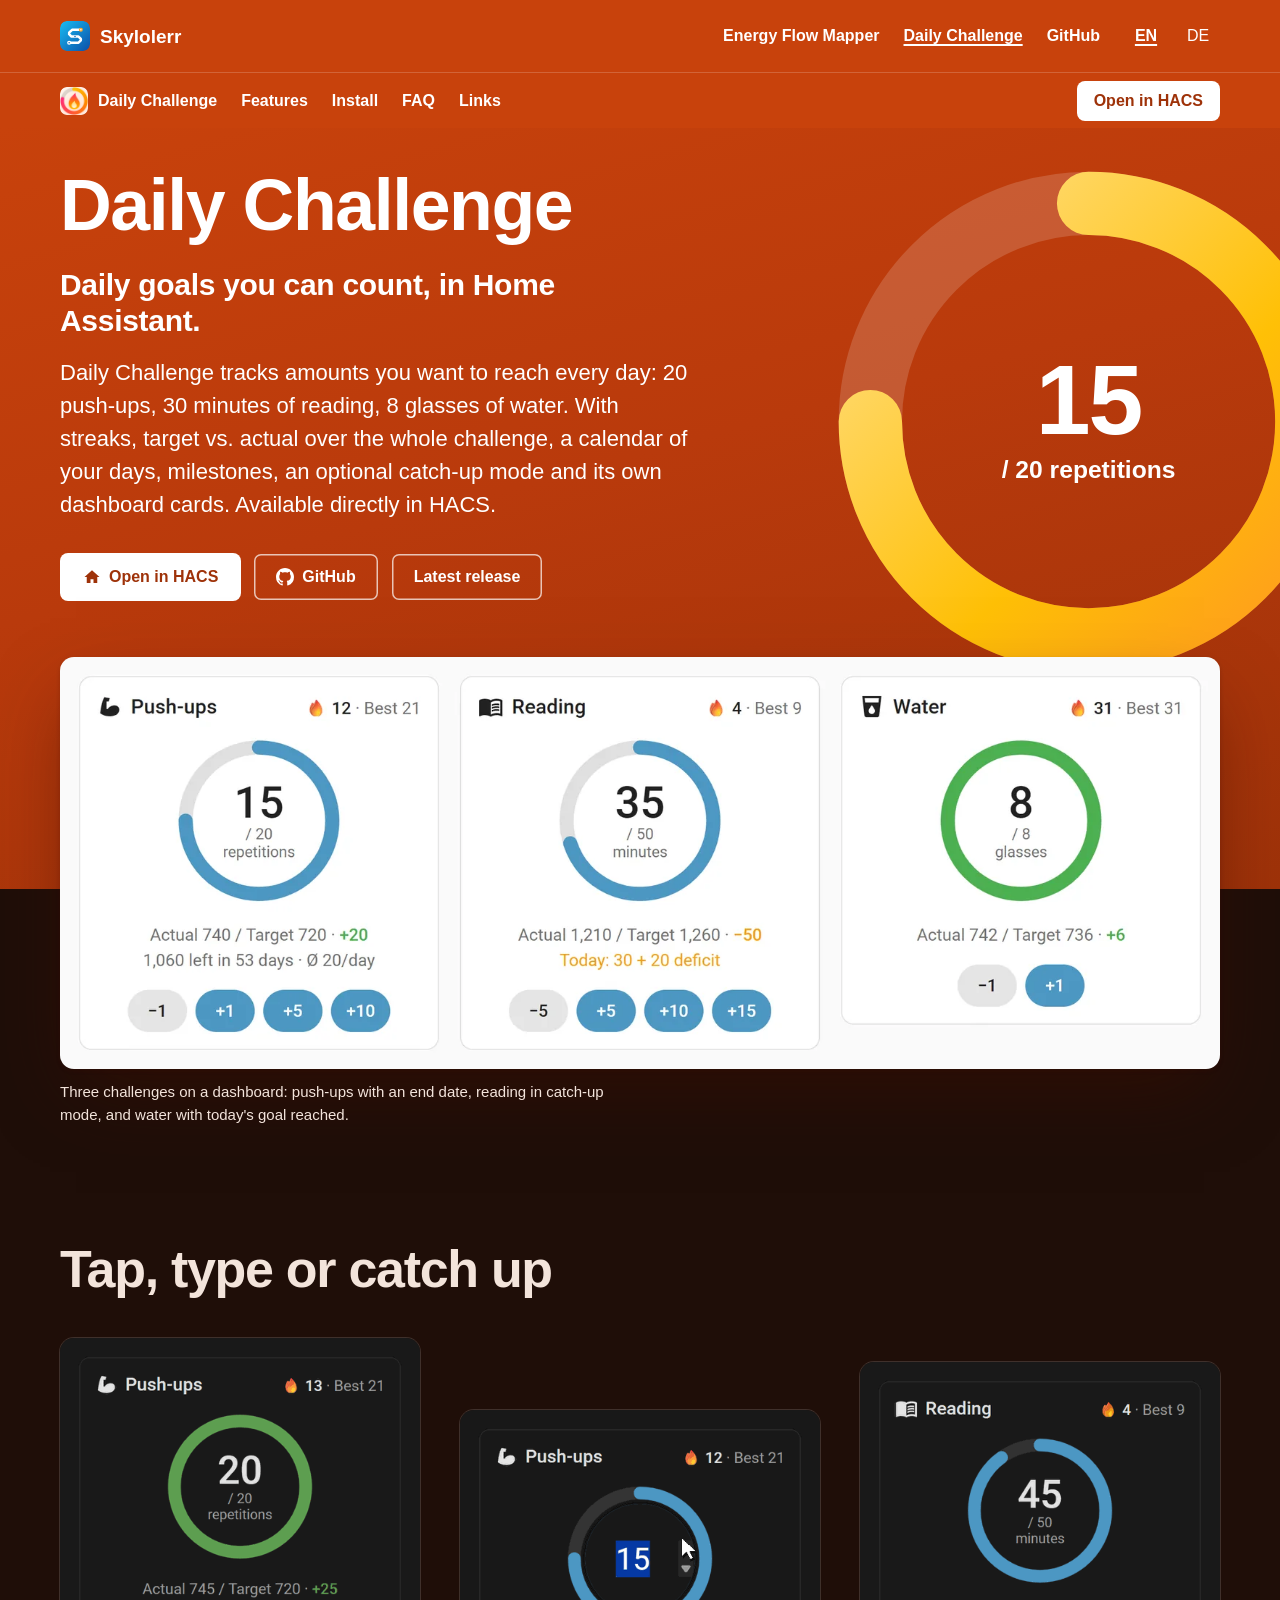
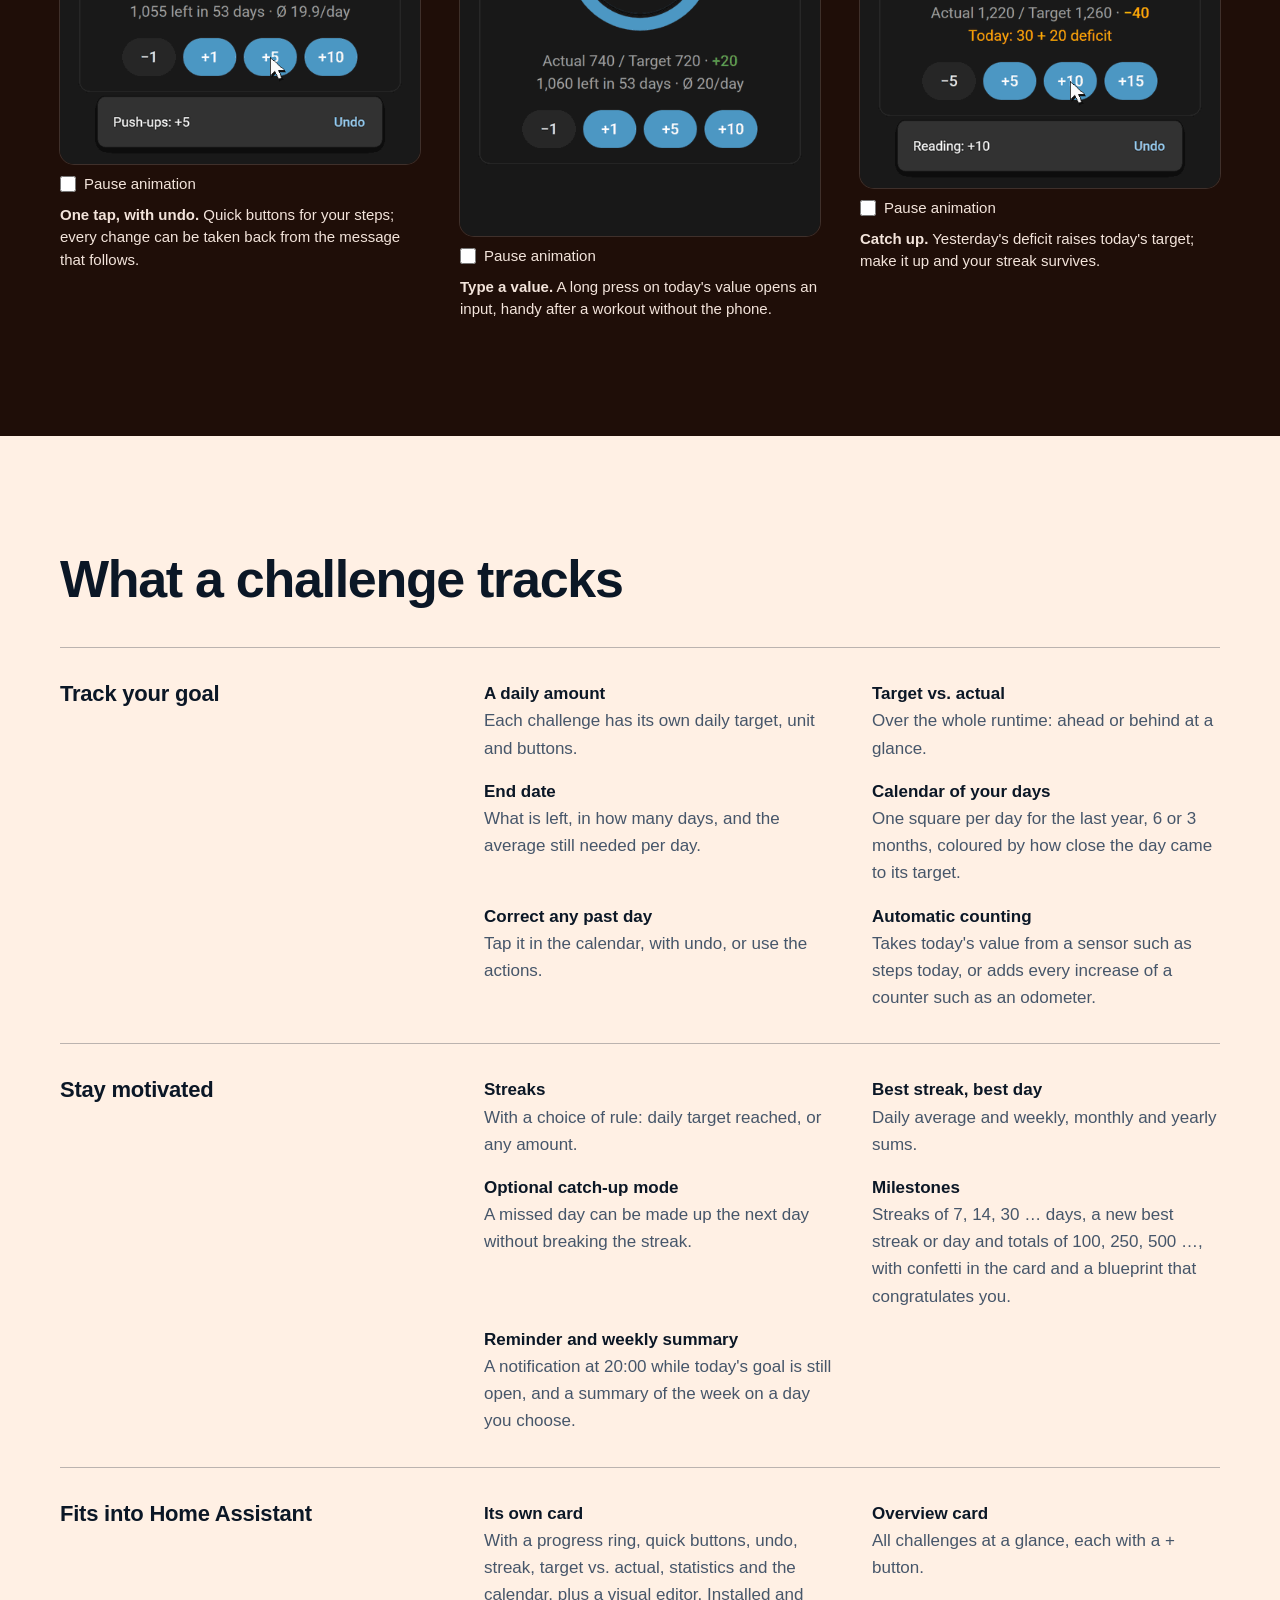
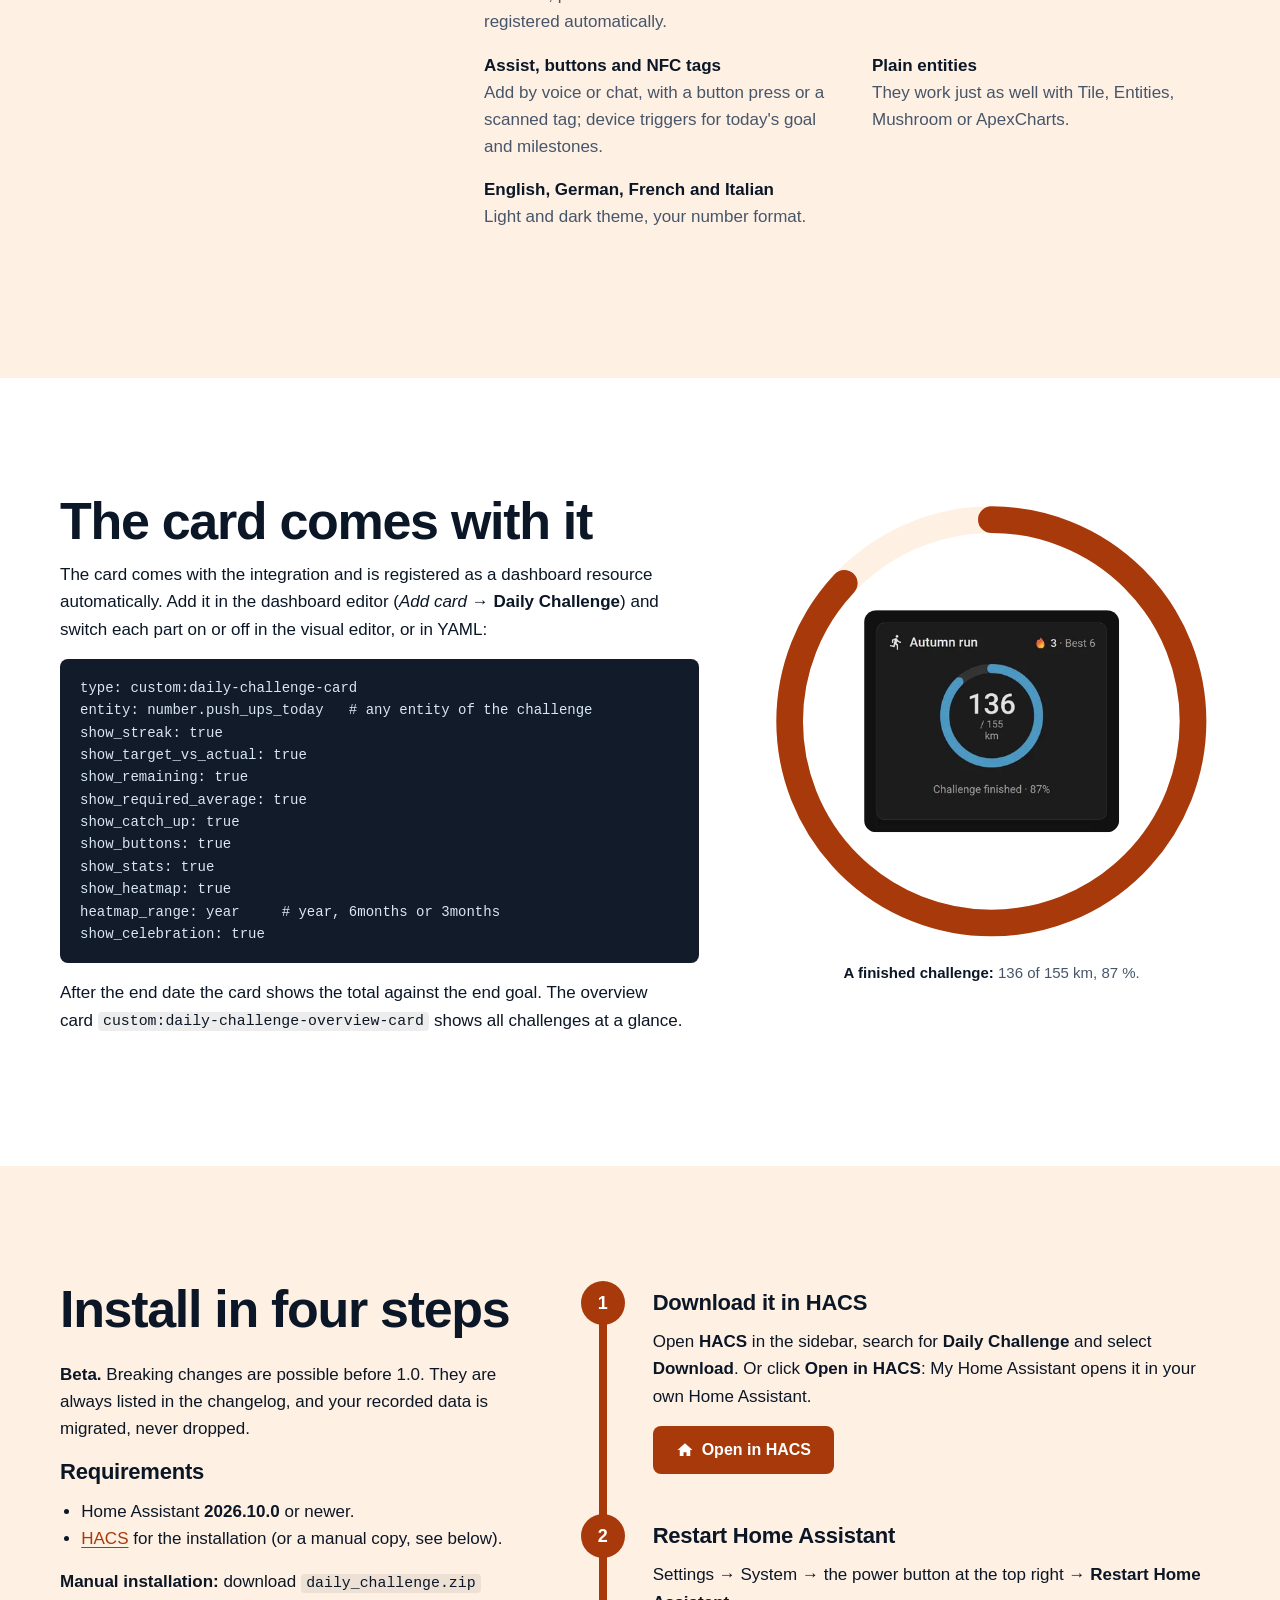
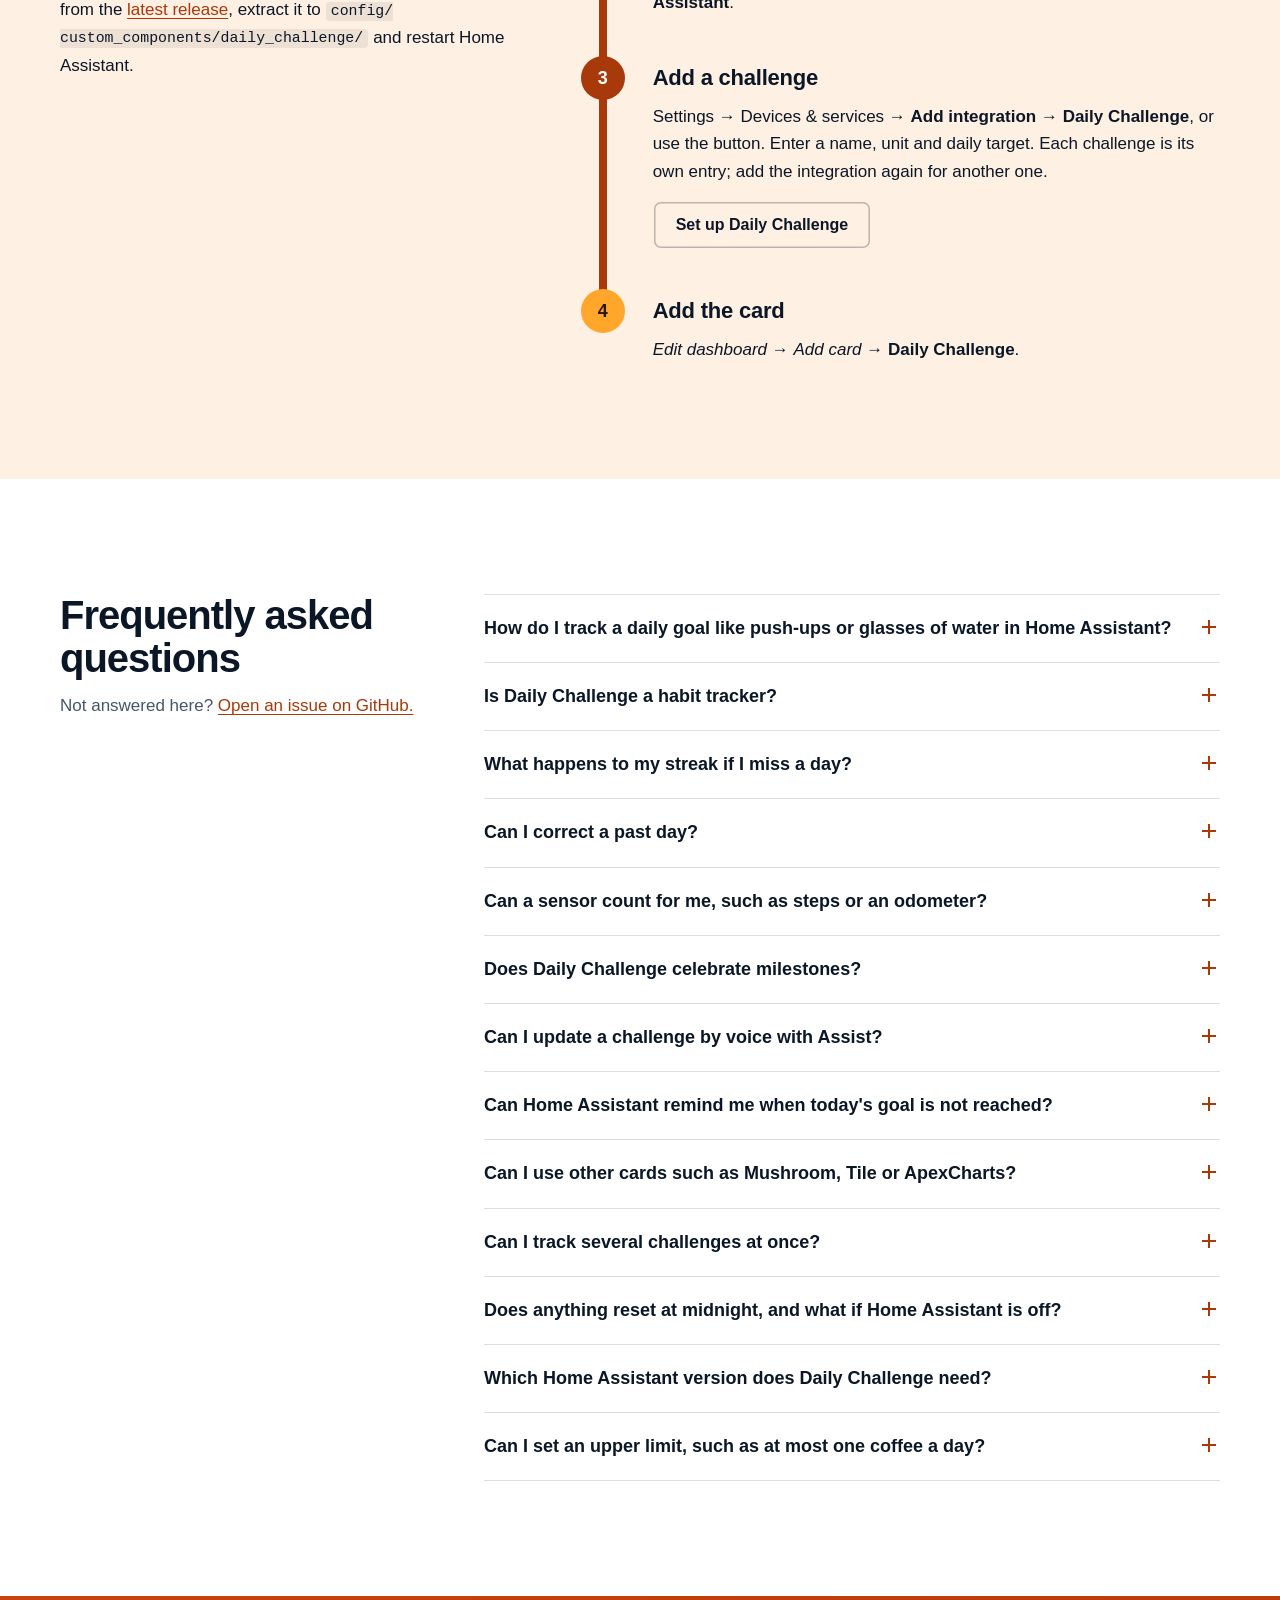
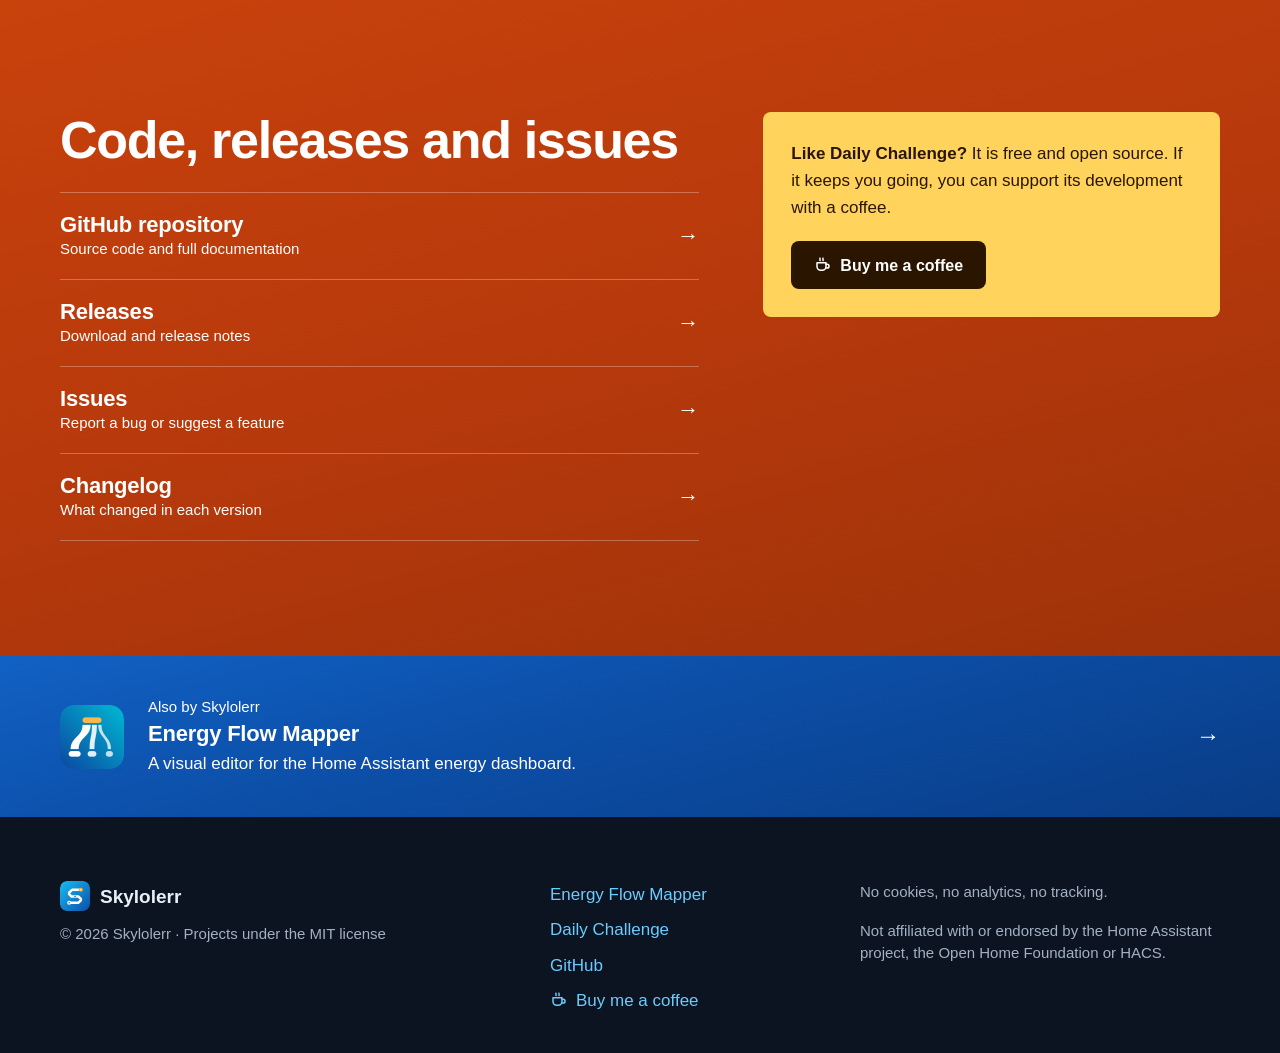
==== commit ad6de7f4: "Describe Daily Challenge 0.2.0 on the site Add the calendar with corrections, automatic counting fro" ====
--- a/daily-challenge/index.html
+++ b/daily-challenge/index.html
@@ -4,7 +4,7 @@
   <meta charset="utf-8">
   <meta name="viewport" content="width=device-width, initial-scale=1">
   <title>Daily Challenge – daily goals and streaks for Home Assistant</title>
-  <meta name="description" content="Track daily goals in Home Assistant: push-ups, reading minutes, glasses of water. Streaks, target vs. actual, catch-up mode and its own dashboard card. Free via HACS.">
+  <meta name="description" content="Track daily goals in Home Assistant: push-ups, reading minutes, glasses of water. Streaks, a calendar, milestones, counting from sensors and its own cards. Free via HACS.">
   <link rel="canonical" href="https://skylolerr.com/daily-challenge/">
   <link rel="alternate" hreflang="en" href="https://skylolerr.com/daily-challenge/">
   <link rel="alternate" hreflang="de" href="https://skylolerr.com/de/daily-challenge/">
@@ -18,7 +18,7 @@
   <meta property="og:type" content="website">
   <meta property="og:site_name" content="Skylolerr">
   <meta property="og:title" content="Daily Challenge – daily goals and streaks for Home Assistant">
-  <meta property="og:description" content="Quantity-based daily challenges for Home Assistant with streaks, target vs. actual, an optional catch-up mode and its own card. Free via HACS.">
+  <meta property="og:description" content="Quantity-based daily challenges for Home Assistant with streaks, a calendar of your days, milestones, automatic counting from sensors and its own cards. Free via HACS.">
   <meta property="og:url" content="https://skylolerr.com/daily-challenge/">
   <meta property="og:image" content="https://skylolerr.com/assets/img/og-daily-challenge.png">
   <meta property="og:image:width" content="1200">
@@ -35,7 +35,7 @@
         "@type": "SoftwareApplication",
         "@id": "https://skylolerr.com/daily-challenge/#app",
         "name": "Daily Challenge",
-        "description": "A Home Assistant integration for quantity-based daily challenges such as 20 push-ups or 8 glasses of water, with streaks, target vs. actual over the whole challenge, an optional catch-up mode and its own dashboard card.",
+        "description": "A Home Assistant integration for quantity-based daily challenges such as 20 push-ups or 8 glasses of water, with streaks, target vs. actual over the whole challenge, a calendar of daily values, milestones, automatic counting from a sensor, Assist, an optional catch-up mode and its own dashboard cards.",
         "url": "https://skylolerr.com/daily-challenge/",
         "image": "https://skylolerr.com/assets/img/og-daily-challenge.png",
         "screenshot": "https://skylolerr.com/assets/img/dc/hero-light.webp",
@@ -49,7 +49,12 @@
           "Target vs. actual over the whole challenge",
           "Optional catch-up mode for yesterday's deficit",
           "Dashboard card with progress ring and undo",
-          "Reminder blueprint",
+          "Calendar (heatmap) of daily values, with corrections in the card",
+          "Automatic counting from a sensor or a rising counter",
+          "Milestone events, confetti and device triggers",
+          "Assist: add, set and read challenges by voice or chat",
+          "Overview card with all challenges",
+          "Blueprints for reminders, milestones, quick add, a weekly summary and Assist",
           "Actions to add, set and read the values of any day"
         ],
         "license": "https://opensource.org/license/mit",
@@ -88,7 +93,22 @@
           {
             "@type": "Question",
             "name": "Can I correct a past day?",
-            "acceptedAnswer": { "@type": "Answer", "text": "Yes. The actions daily_challenge.set and daily_challenge.add take an optional date, so you can correct any day between the start date and today, for example from the developer tools or an automation." }
+            "acceptedAnswer": { "@type": "Answer", "text": "Yes. Tap the day in the card's calendar, change the value and select Save; Undo takes it back. The actions daily_challenge.set and daily_challenge.add also take an optional date, so you can correct any day between the start date and today, for example from the developer tools or an automation." }
+          },
+          {
+            "@type": "Question",
+            "name": "Can a sensor count for me, such as steps or an odometer?",
+            "acceptedAnswer": { "@type": "Answer", "text": "Yes. Under Automatic counting in the options of a challenge, choose a sensor, number, input number or counter as source. As Daily value, the source shows today's amount, such as steps today, and sets it; the buttons are not available then. As Counter, the source keeps rising, such as an odometer, and every increase is added; the buttons stay." }
+          },
+          {
+            "@type": "Question",
+            "name": "Does Daily Challenge celebrate milestones?",
+            "acceptedAnswer": { "@type": "Answer", "text": "Yes. The Milestone event of a challenge fires when the streak reaches 7, 14, 30 … days, for a new best streak or a new best day, and when the total reaches 100, 250, 500 …; you choose the kinds in the options. The card shows confetti with a short text such as 7 days in a row!, the milestone blueprint congratulates you, and the automation editor offers device triggers such as Milestone reached and Today's goal reached." }
+          },
+          {
+            "@type": "Question",
+            "name": "Can I update a challenge by voice with Assist?",
+            "acceptedAnswer": { "@type": "Answer", "text": "Yes. With an AI assistant as conversation agent, expose the challenge's Today entity to Assist; the assistant can then add to, set and read your challenges, for example after I just did 20 push-ups. For the built-in Assist, the voice blueprint adds sentences such as Add 20 to push-ups and How many push-ups today, in English by default and easy to change to your language." }
           },
           {
             "@type": "Question",
@@ -103,7 +123,7 @@
           {
             "@type": "Question",
             "name": "Can I track several challenges at once?",
-            "acceptedAnswer": { "@type": "Answer", "text": "Yes. Each challenge is its own entry: add the integration again for the next one. Each gets its own device, entities and card." }
+            "acceptedAnswer": { "@type": "Answer", "text": "Yes. Each challenge is its own entry: add the integration again for the next one. Each gets its own device, entities and card. The overview card shows all of them at a glance, each with a + button." }
           },
           {
             "@type": "Question",
@@ -162,7 +182,7 @@
           </nav>
           <h1>Daily Challenge</h1>
           <p class="deck">Daily goals you can count, in Home Assistant.</p>
-          <p class="lead">Daily Challenge tracks amounts you want to reach every day: 20 push-ups, 30 minutes of reading, 8 glasses of water. With streaks, target vs. actual over the whole challenge, an optional catch-up mode and its own dashboard card. Available directly in HACS.</p>
+          <p class="lead">Daily Challenge tracks amounts you want to reach every day: 20 push-ups, 30 minutes of reading, 8 glasses of water. With streaks, target vs. actual over the whole challenge, a calendar of your days, milestones, an optional catch-up mode and its own dashboard cards. Available directly in HACS.</p>
           <div class="actions">
             <a class="btn btn-white" href="https://my.home-assistant.io/redirect/hacs_repository/?owner=Skylolerr&amp;repository=ha-daily-challenge&amp;category=integration"><svg viewBox="0 0 24 24" aria-hidden="true" fill="currentColor"><path d="M12 3 2 12h3v8h5v-5h4v5h5v-8h3L12 3Z"/></svg>Open in HACS</a>
             <a class="btn btn-ghost" href="https://github.com/Skylolerr/ha-daily-challenge"><svg viewBox="0 0 16 16" aria-hidden="true" fill="currentColor"><path d="M8 0c4.42 0 8 3.58 8 8a8.013 8.013 0 0 1-5.45 7.59c-.4.08-.55-.17-.55-.38 0-.27.01-1.13.01-2.2 0-.75-.25-1.23-.54-1.48 1.78-.2 3.65-.88 3.65-3.95 0-.88-.31-1.59-.82-2.15.08-.2.36-1.02-.08-2.12 0 0-.67-.22-2.2.82-.64-.18-1.32-.27-2-.27-.68 0-1.36.09-2 .27-1.53-1.03-2.2-.82-2.2-.82-.44 1.1-.16 1.92-.08 2.12-.51.56-.82 1.28-.82 2.15 0 3.06 1.86 3.75 3.64 3.95-.23.2-.44.55-.51 1.07-.46.21-1.61.55-2.33-.66-.15-.24-.6-.83-1.23-.82-.67.01-.27.38.01.53.34.19.73.9.82 1.13.16.45.68 1.31 2.69.94 0 .67.01 1.3.01 1.49 0 .21-.15.45-.55.38A7.995 7.995 0 0 1 0 8c0-4.42 3.58-8 8-8Z"/></svg>GitHub</a>
@@ -243,7 +263,9 @@
             <li><strong class="lead-in">A daily amount</strong>Each challenge has its own daily target, unit and buttons.</li>
             <li><strong class="lead-in">Target vs. actual</strong>Over the whole runtime: ahead or behind at a glance.</li>
             <li><strong class="lead-in">End date</strong>What is left, in how many days, and the average still needed per day.</li>
-            <li><strong class="lead-in">Correct any past day</strong>With the actions.</li>
+            <li><strong class="lead-in">Calendar of your days</strong>One square per day for the last year, 6 or 3 months, coloured by how close the day came to its target.</li>
+            <li><strong class="lead-in">Correct any past day</strong>Tap it in the calendar, with undo, or use the actions.</li>
+            <li><strong class="lead-in">Automatic counting</strong>Takes today's value from a sensor such as steps today, or adds every increase of a counter such as an odometer.</li>
           </ul>
         </div>
         <div class="ring-row">
@@ -252,13 +274,16 @@
             <li><strong class="lead-in">Streaks</strong>With a choice of rule: daily target reached, or any amount.</li>
             <li><strong class="lead-in">Best streak, best day</strong>Daily average and weekly, monthly and yearly sums.</li>
             <li><strong class="lead-in">Optional catch-up mode</strong>A missed day can be made up the next day without breaking the streak.</li>
-            <li><strong class="lead-in">Reminder blueprint</strong>A notification at 20:00 while today's goal is still open.</li>
+            <li><strong class="lead-in">Milestones</strong>Streaks of 7, 14, 30 … days, a new best streak or day and totals of 100, 250, 500 …, with confetti in the card and a blueprint that congratulates you.</li>
+            <li><strong class="lead-in">Reminder and weekly summary</strong>A notification at 20:00 while today's goal is still open, and a summary of the week on a day you choose.</li>
           </ul>
         </div>
         <div class="ring-row">
           <h3>Fits into Home Assistant</h3>
           <ul class="feature-list">
-            <li><strong class="lead-in">Its own card</strong>With a progress ring, quick buttons, undo, streak and target vs. actual, plus a visual editor. Installed and registered automatically.</li>
+            <li><strong class="lead-in">Its own card</strong>With a progress ring, quick buttons, undo, streak, target vs. actual, statistics and the calendar, plus a visual editor. Installed and registered automatically.</li>
+            <li><strong class="lead-in">Overview card</strong>All challenges at a glance, each with a + button.</li>
+            <li><strong class="lead-in">Assist, buttons and NFC tags</strong>Add by voice or chat, with a button press or a scanned tag; device triggers for today's goal and milestones.</li>
             <li><strong class="lead-in">Plain entities</strong>They work just as well with Tile, Entities, Mushroom or ApexCharts.</li>
             <li><strong class="lead-in">English, German, French and Italian</strong>Light and dark theme, your number format.</li>
           </ul>
@@ -279,8 +304,12 @@
 show_remaining: true
 show_required_average: true
 show_catch_up: true
-show_buttons: true</code></pre>
-          <p>After the end date the card shows the total against the end goal.</p>
+show_buttons: true
+show_stats: true
+show_heatmap: true
+heatmap_range: year     # year, 6months or 3months
+show_celebration: true</code></pre>
+          <p>After the end date the card shows the total against the end goal. The overview card <code>custom:<wbr>daily-challenge-overview-card</code> shows all challenges at a glance.</p>
         </div>
         <figure class="ring-figure">
           <div class="ring-box">
@@ -351,7 +380,19 @@
           </details>
           <details>
             <summary><h3>Can I correct a past day?</h3></summary>
-            <div class="answer"><p>Yes. The actions <code>daily_challenge.set</code> and <code>daily_challenge.add</code> take an optional date, so you can correct any day between the start date and today – for example from the developer tools or an automation.</p></div>
+            <div class="answer"><p>Yes. Tap the day in the card's calendar, change the value and select <strong>Save</strong>; <strong>Undo</strong> takes it back. The actions <code>daily_challenge.set</code> and <code>daily_challenge.add</code> also take an optional date, so you can correct any day between the start date and today – for example from the developer tools or an automation.</p></div>
+          </details>
+          <details>
+            <summary><h3>Can a sensor count for me, such as steps or an odometer?</h3></summary>
+            <div class="answer"><p>Yes. Under <strong>Automatic counting</strong> in the options of a challenge, choose a sensor, number, input number or counter as source. As <strong>Daily value</strong>, the source shows today's amount, such as steps today, and sets it; the buttons are not available then. As <strong>Counter</strong>, the source keeps rising, such as an odometer, and every increase is added; the buttons stay.</p></div>
+          </details>
+          <details>
+            <summary><h3>Does Daily Challenge celebrate milestones?</h3></summary>
+            <div class="answer"><p>Yes. The <strong>Milestone</strong> event of a challenge fires when the streak reaches 7, 14, 30 … days, for a new best streak or a new best day, and when the total reaches 100, 250, 500 …; you choose the kinds in the options. The card shows confetti with a short text such as <em>7 days in a row!</em>, the <a href="https://my.home-assistant.io/redirect/blueprint_import/?blueprint_url=https%3A%2F%2Fgithub.com%2FSkylolerr%2Fha-daily-challenge%2Fblob%2Fmain%2Fblueprints%2Fautomation%2Fdaily_challenge%2Fmilestone.yaml">milestone blueprint</a> congratulates you, and the automation editor offers device triggers such as <strong>Milestone reached</strong> and <strong>Today's goal reached</strong>.</p></div>
+          </details>
+          <details>
+            <summary><h3>Can I update a challenge by voice with Assist?</h3></summary>
+            <div class="answer"><p>Yes. With an AI assistant as conversation agent, expose the challenge's <strong>Today</strong> entity to Assist; the assistant can then add to, set and read your challenges, for example after <em>I just did 20 push-ups</em>. For the built-in Assist, the <a href="https://my.home-assistant.io/redirect/blueprint_import/?blueprint_url=https%3A%2F%2Fgithub.com%2FSkylolerr%2Fha-daily-challenge%2Fblob%2Fmain%2Fblueprints%2Fautomation%2Fdaily_challenge%2Fvoice.yaml">voice blueprint</a> adds sentences such as <em>Add 20 to push-ups</em> and <em>How many push-ups today</em>, in English by default and easy to change to your language.</p></div>
           </details>
           <details>
             <summary><h3>Can Home Assistant remind me when today's goal is not reached?</h3></summary>
@@ -363,7 +404,7 @@
           </details>
           <details>
             <summary><h3>Can I track several challenges at once?</h3></summary>
-            <div class="answer"><p>Yes. Each challenge is its own entry: add the integration again for the next one. Each gets its own device, entities and card.</p></div>
+            <div class="answer"><p>Yes. Each challenge is its own entry: add the integration again for the next one. Each gets its own device, entities and card. The overview card shows all of them at a glance, each with a <strong>+</strong> button.</p></div>
           </details>
           <details>
             <summary><h3>Does anything reset at midnight, and what if Home Assistant is off?</h3></summary>
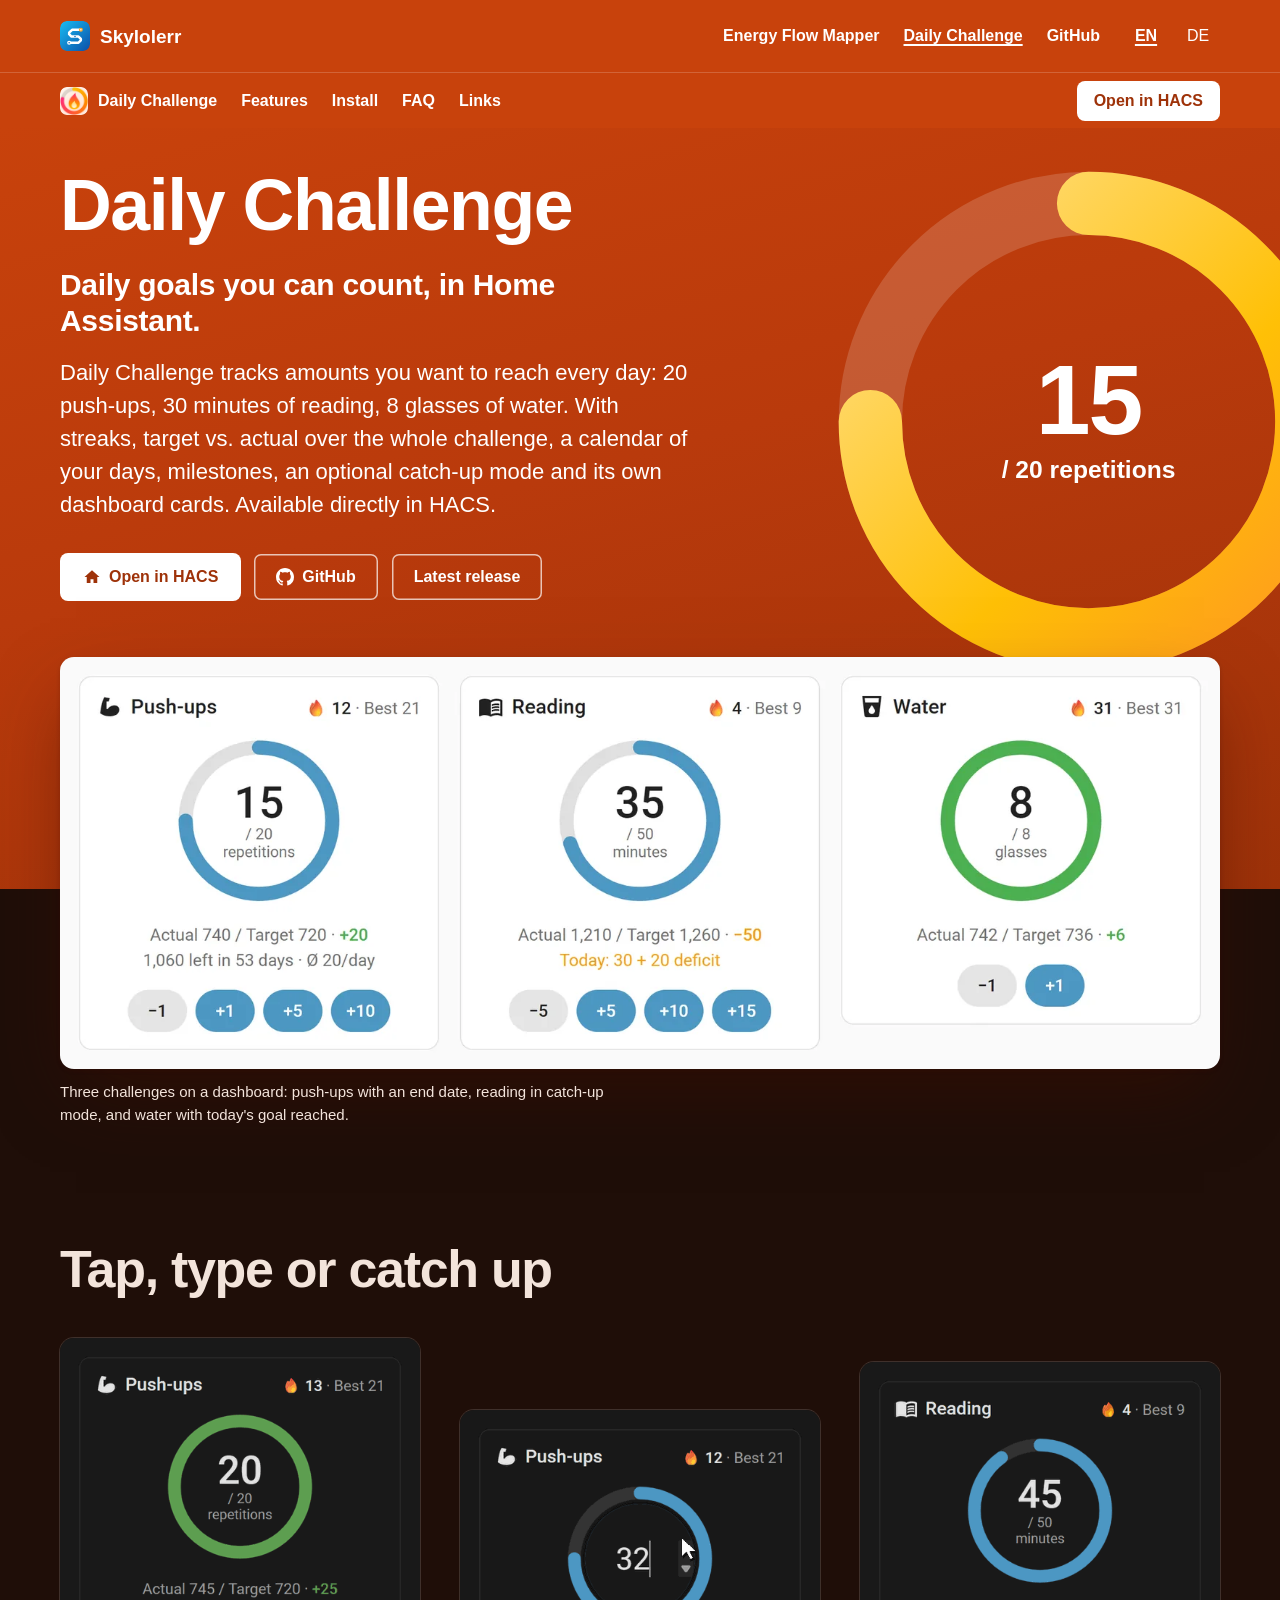
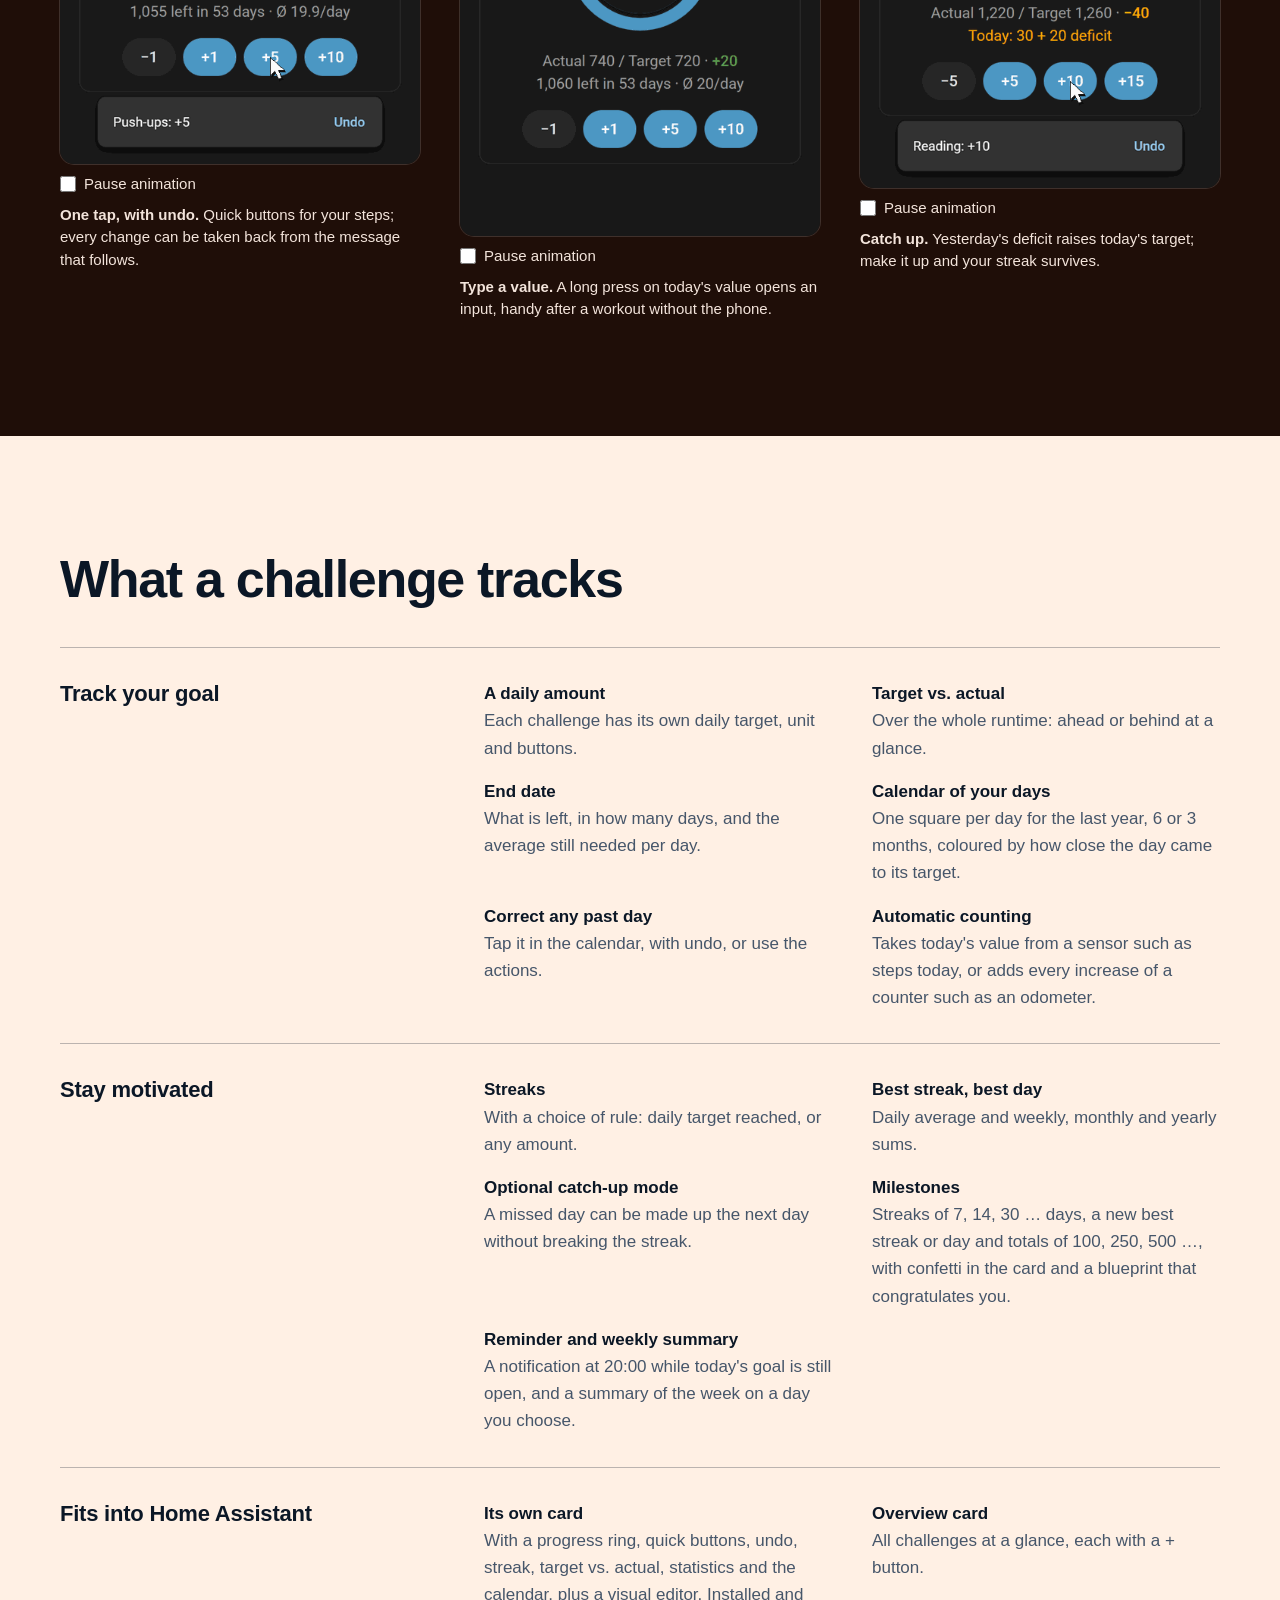
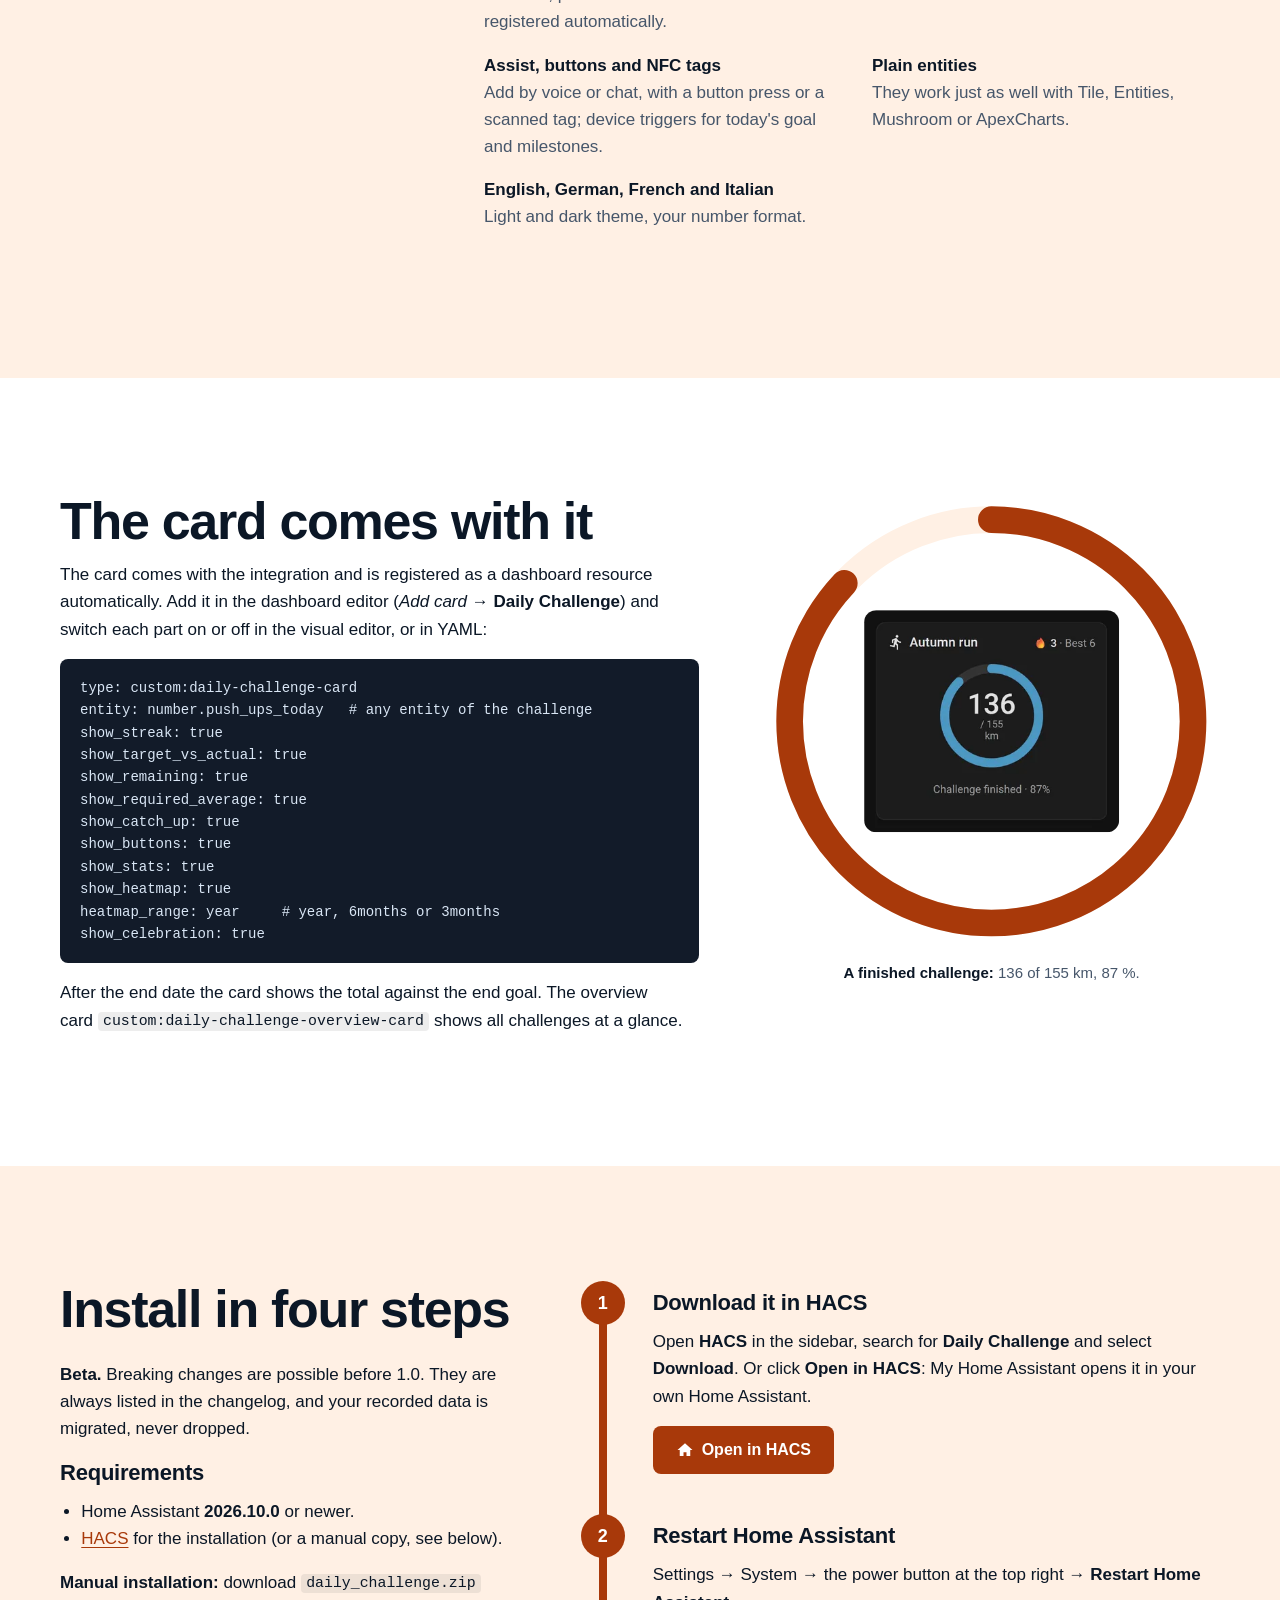
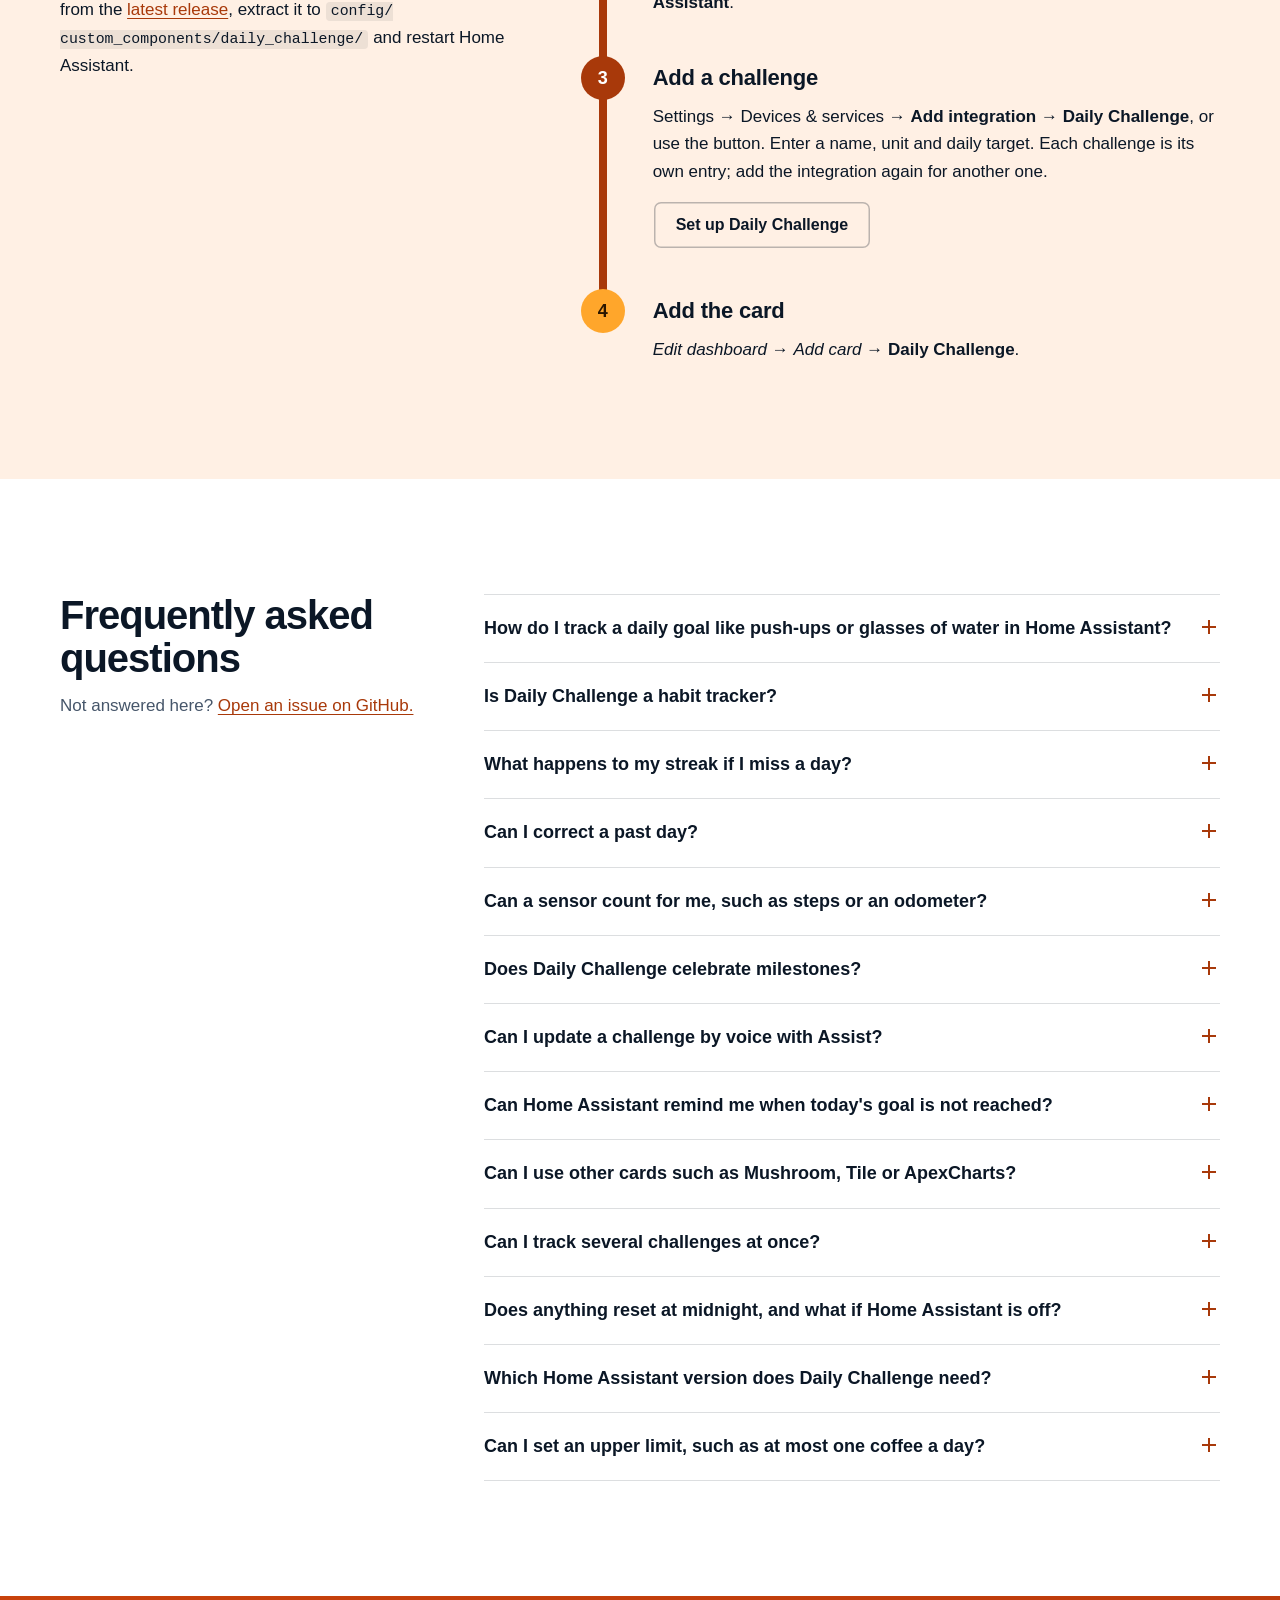
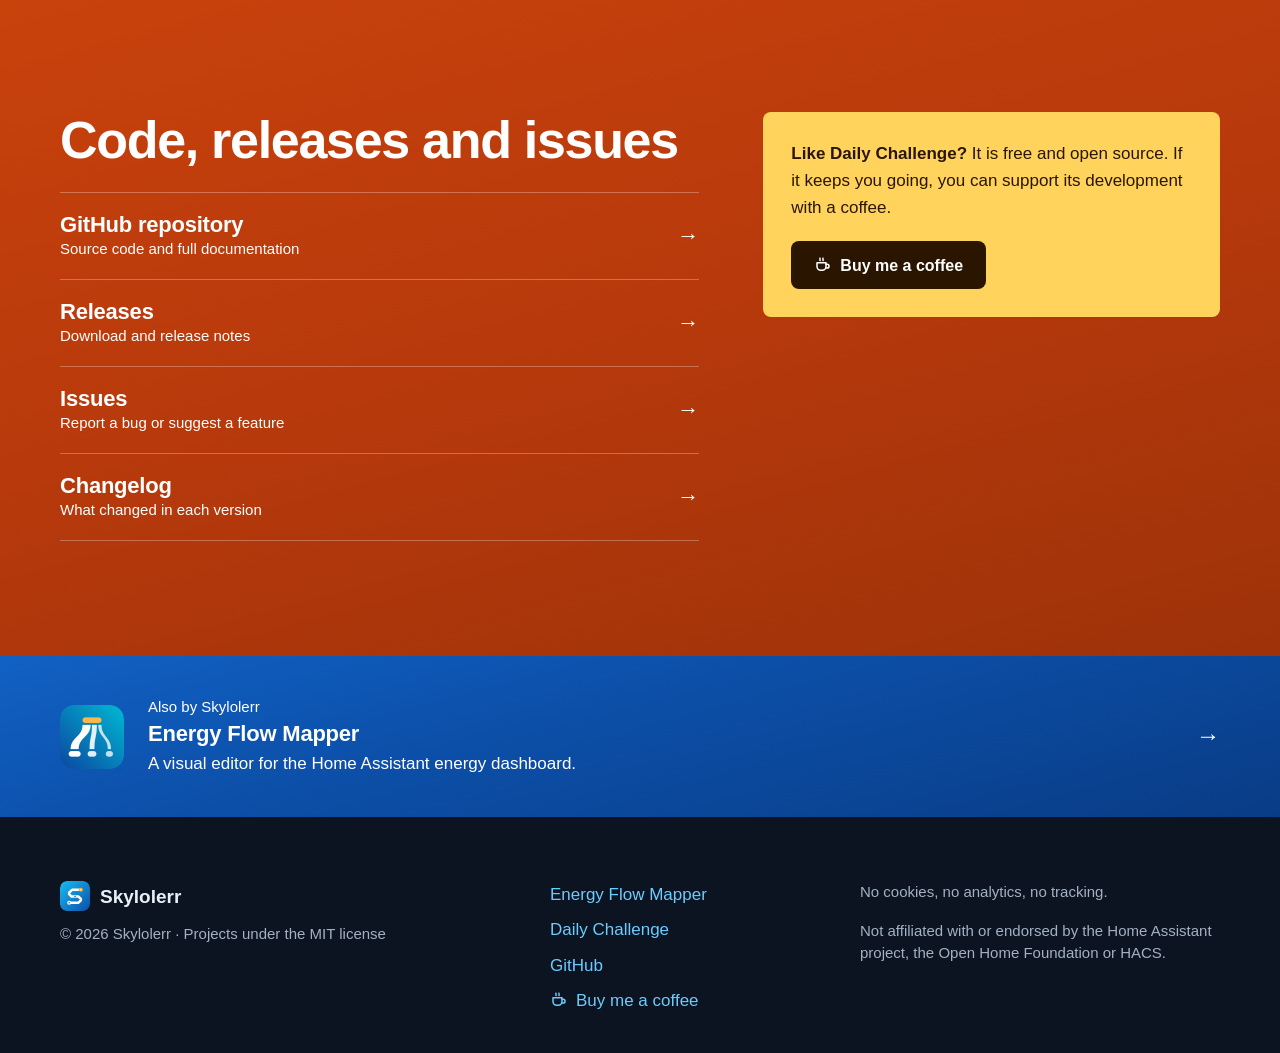
==== commit 948d5b54: "Shorten the meta descriptions Keep every description at 155 characters or less, so search results sh" ====
--- a/daily-challenge/index.html
+++ b/daily-challenge/index.html
@@ -4,7 +4,7 @@
   <meta charset="utf-8">
   <meta name="viewport" content="width=device-width, initial-scale=1">
   <title>Daily Challenge – daily goals and streaks for Home Assistant</title>
-  <meta name="description" content="Track daily goals in Home Assistant: push-ups, reading minutes, glasses of water. Streaks, a calendar, milestones, counting from sensors and its own cards. Free via HACS.">
+  <meta name="description" content="Track daily goals in Home Assistant: push-ups, reading, water. Streaks, a calendar, milestones, counting from sensors and its own cards. Free in HACS.">
   <link rel="canonical" href="https://skylolerr.com/daily-challenge/">
   <link rel="alternate" hreflang="en" href="https://skylolerr.com/daily-challenge/">
   <link rel="alternate" hreflang="de" href="https://skylolerr.com/de/daily-challenge/">
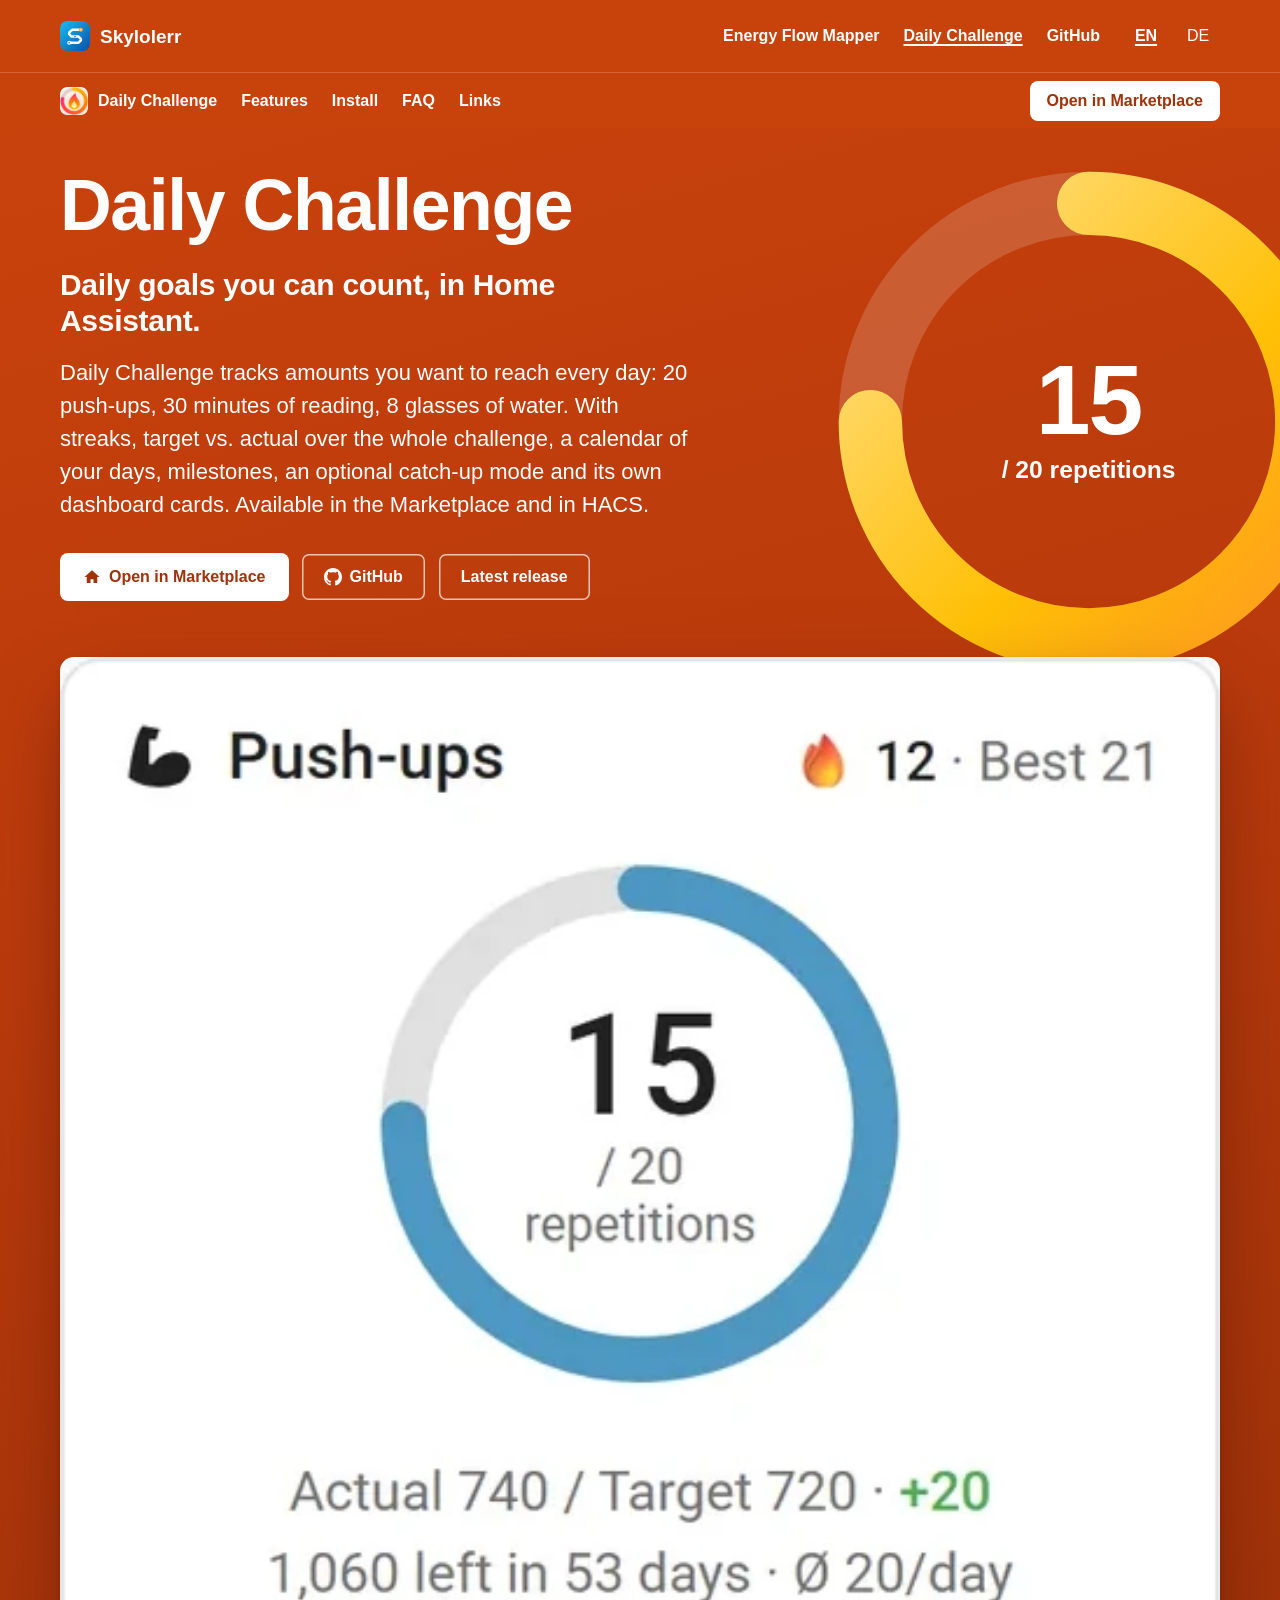
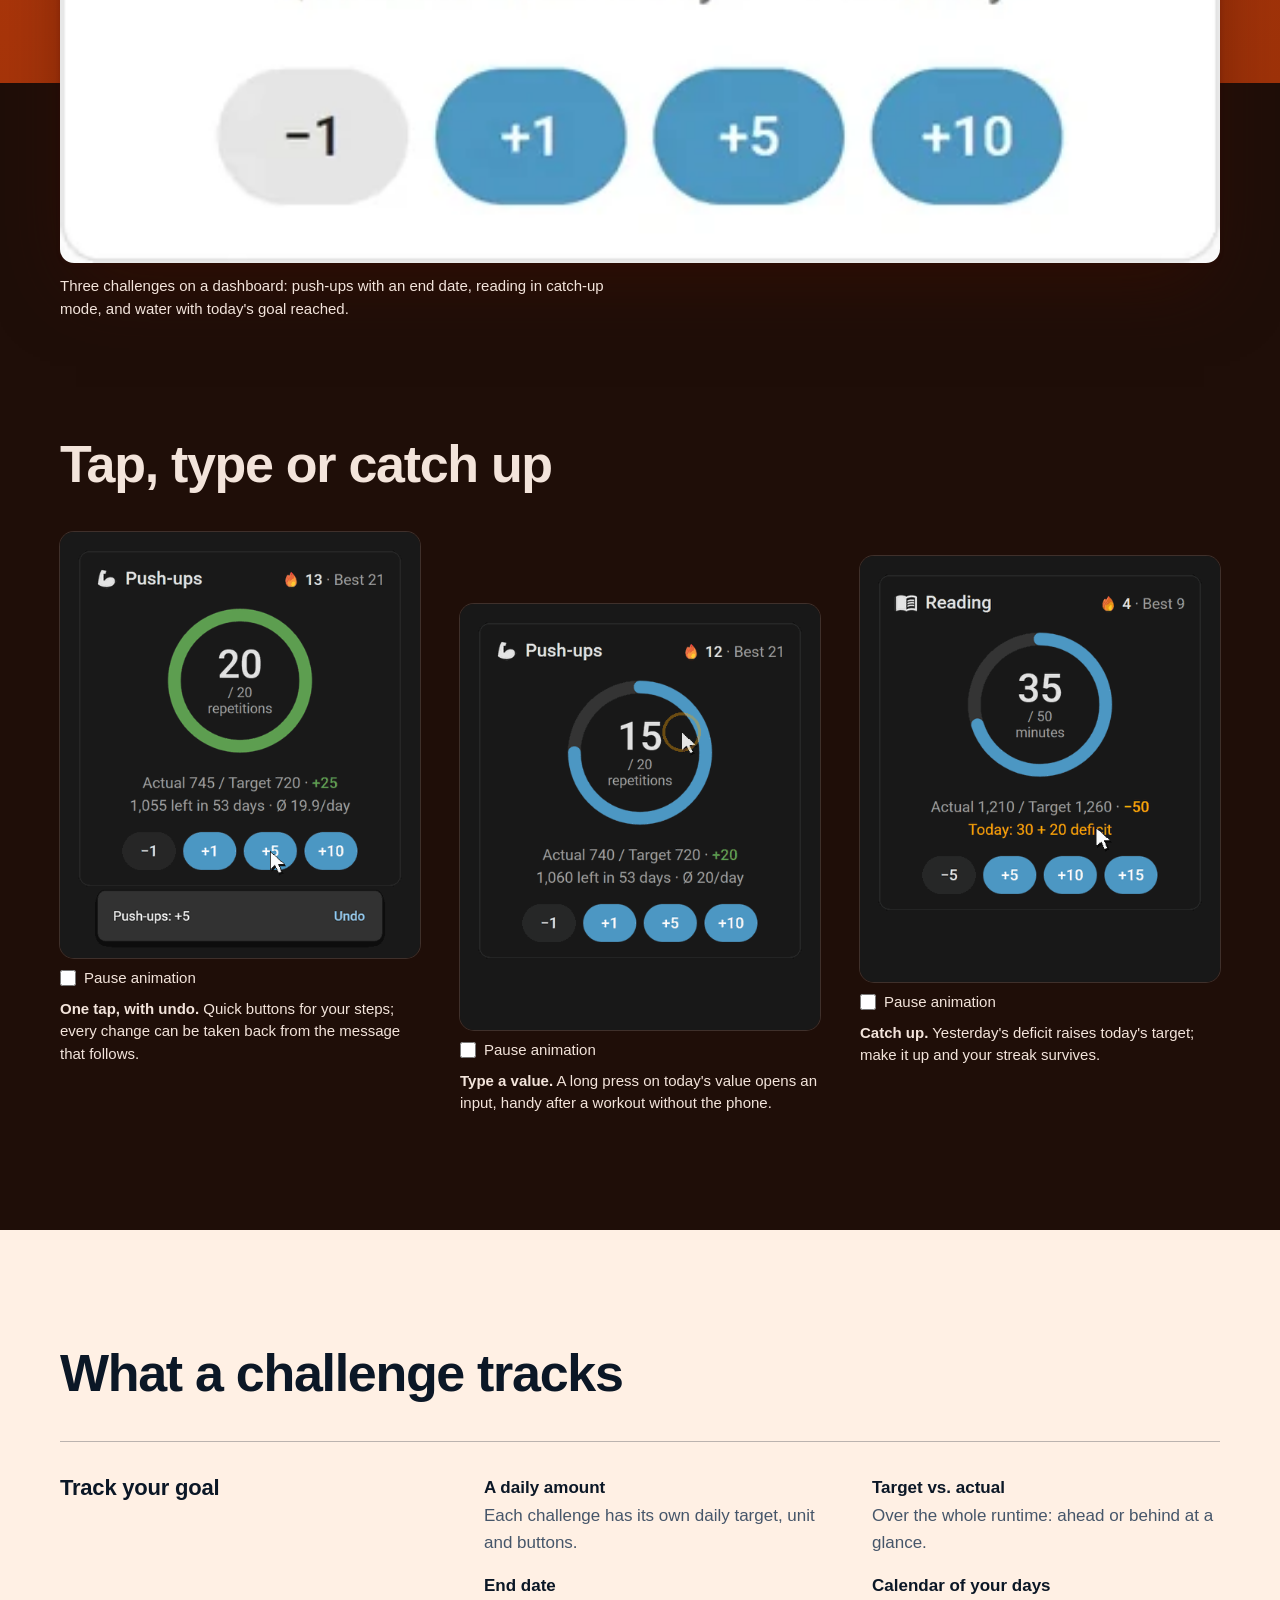
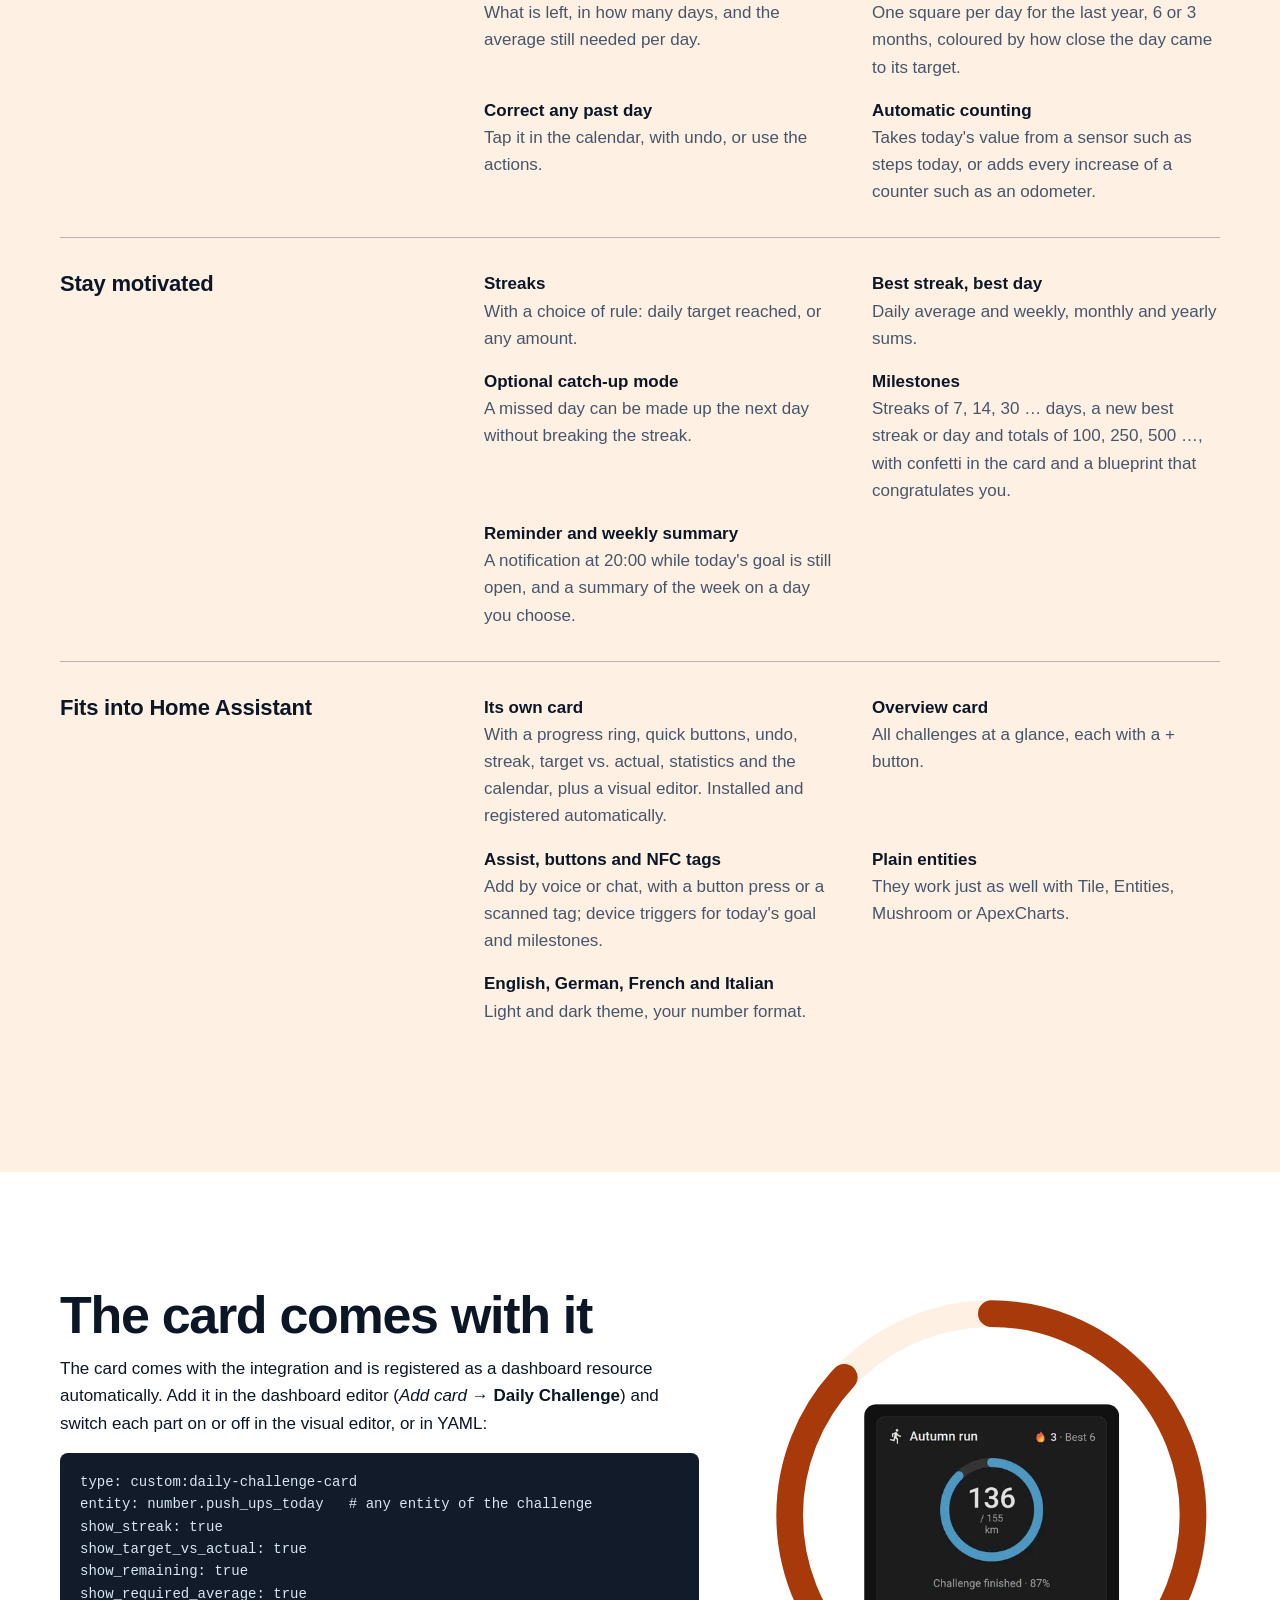
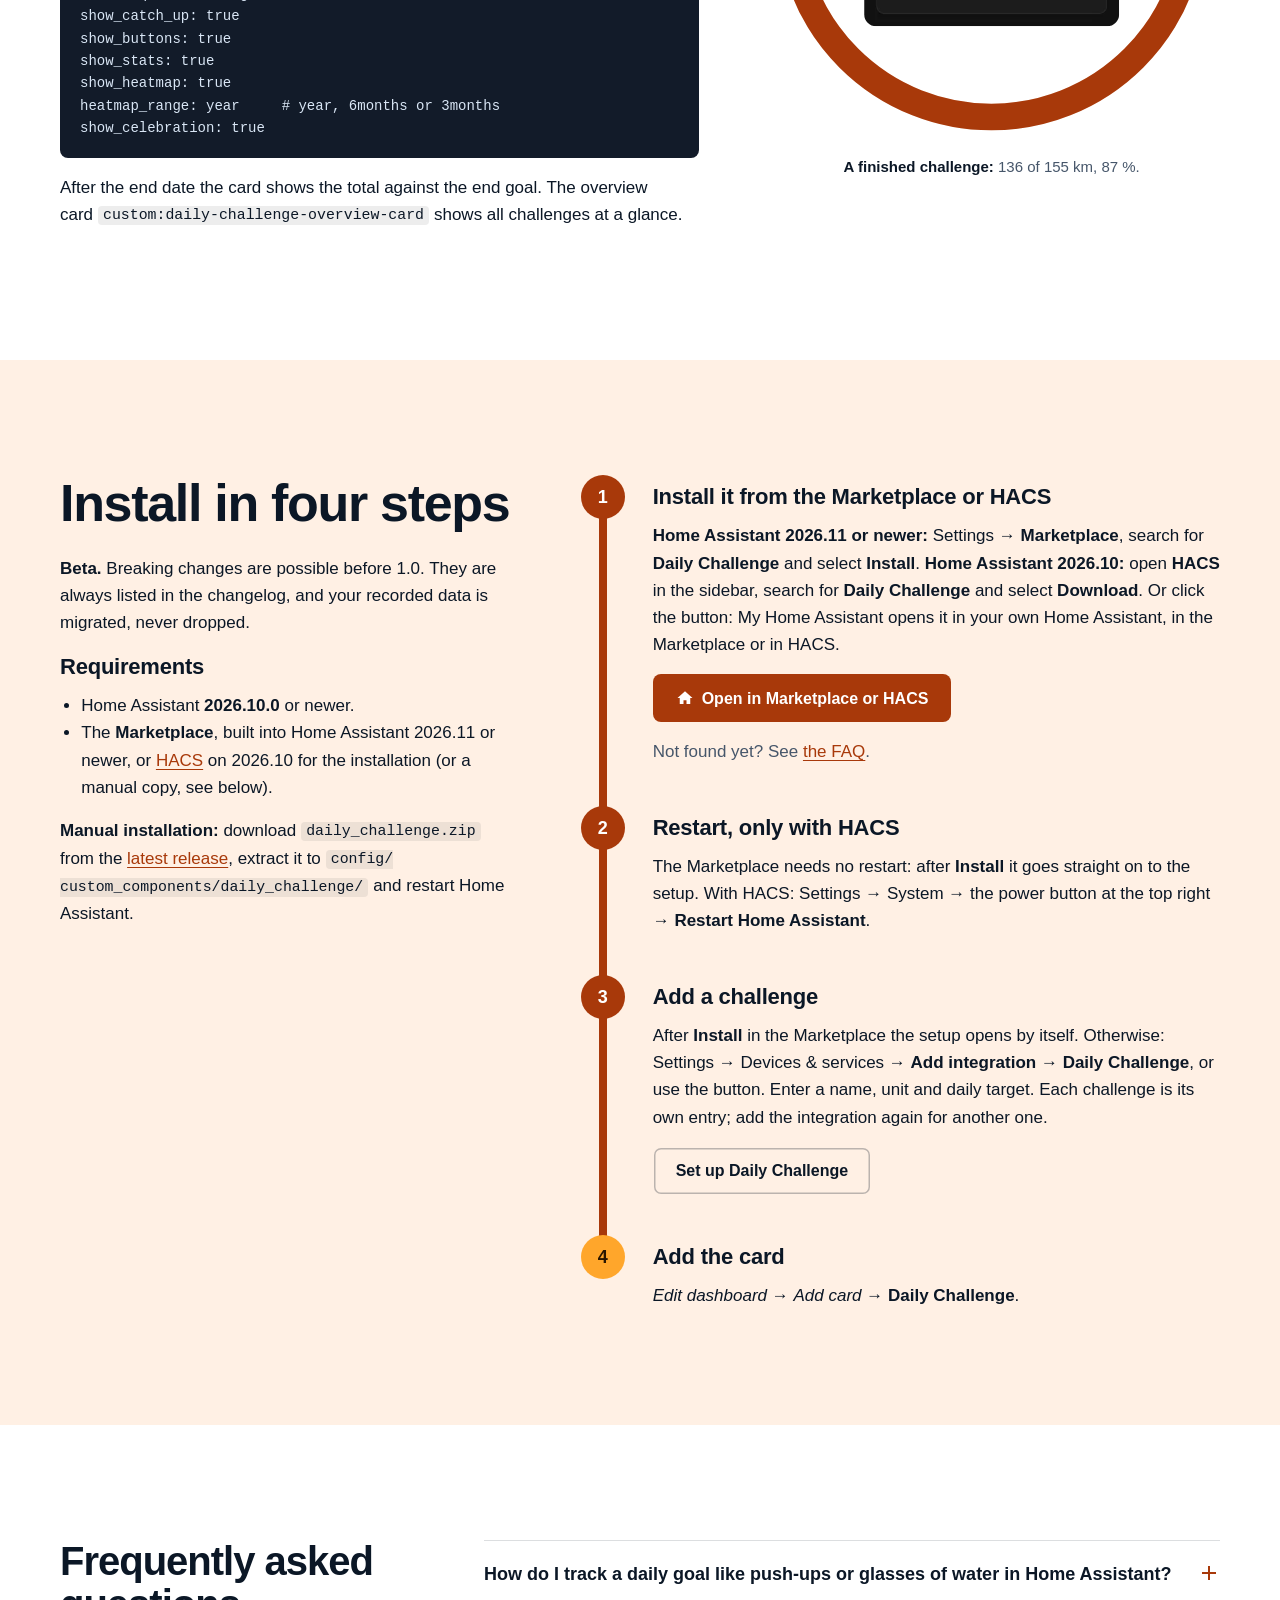
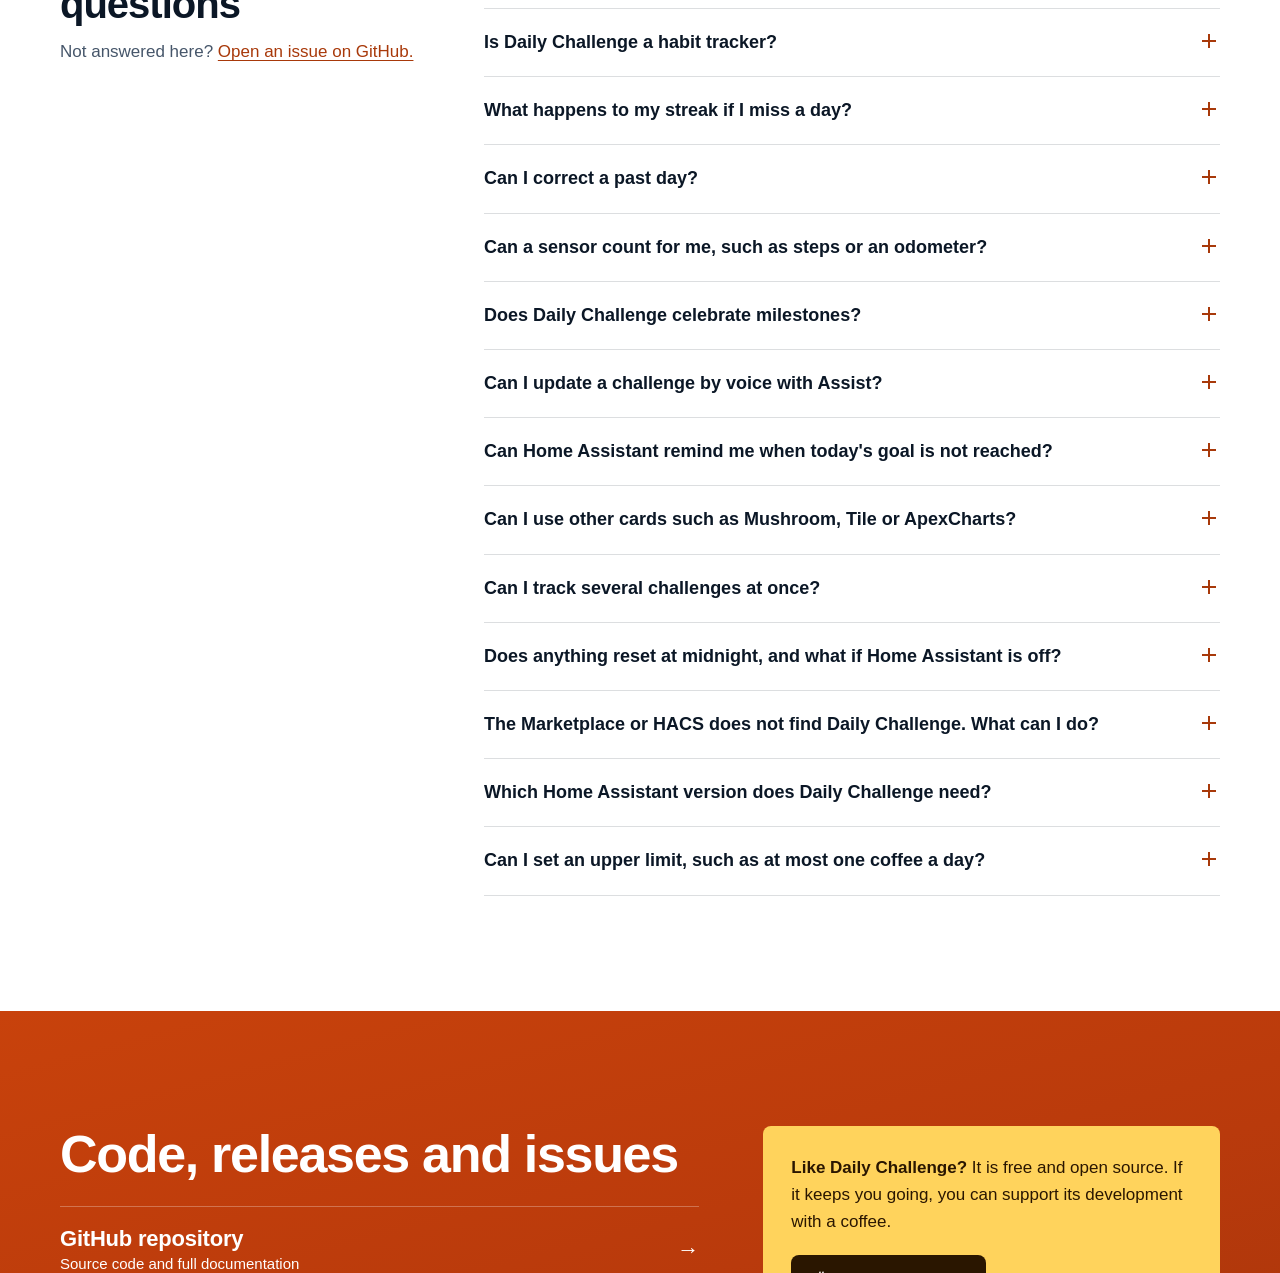
==== commit 51384b97: "Name the Marketplace next to HACS Home Assistant 2026.11 builds HACS in as the Marketplace, while 20" ====
--- a/daily-challenge/index.html
+++ b/daily-challenge/index.html
@@ -4,7 +4,7 @@
   <meta charset="utf-8">
   <meta name="viewport" content="width=device-width, initial-scale=1">
   <title>Daily Challenge – daily goals and streaks for Home Assistant</title>
-  <meta name="description" content="Track daily goals in Home Assistant: push-ups, reading, water. Streaks, a calendar, milestones, counting from sensors and its own cards. Free in HACS.">
+  <meta name="description" content="Daily goals in Home Assistant: push-ups, reading, water. Streaks, a calendar, milestones, counting from sensors. Free in the Marketplace and HACS.">
   <link rel="canonical" href="https://skylolerr.com/daily-challenge/">
   <link rel="alternate" hreflang="en" href="https://skylolerr.com/daily-challenge/">
   <link rel="alternate" hreflang="de" href="https://skylolerr.com/de/daily-challenge/">
@@ -18,7 +18,7 @@
   <meta property="og:type" content="website">
   <meta property="og:site_name" content="Skylolerr">
   <meta property="og:title" content="Daily Challenge – daily goals and streaks for Home Assistant">
-  <meta property="og:description" content="Quantity-based daily challenges for Home Assistant with streaks, a calendar of your days, milestones, automatic counting from sensors and its own cards. Free via HACS.">
+  <meta property="og:description" content="Quantity-based daily challenges for Home Assistant with streaks, a calendar of your days, milestones, automatic counting from sensors and its own cards. Free in the Marketplace and HACS.">
   <meta property="og:url" content="https://skylolerr.com/daily-challenge/">
   <meta property="og:image" content="https://skylolerr.com/assets/img/og-daily-challenge.png">
   <meta property="og:image:width" content="1200">
@@ -42,7 +42,7 @@
         "applicationCategory": "HomeApplication",
         "applicationSubCategory": "Home Assistant custom integration",
         "operatingSystem": "Home Assistant 2026.10.0 or newer",
-        "softwareRequirements": "Home Assistant 2026.10.0 or newer, HACS",
+        "softwareRequirements": "Home Assistant 2026.10.0 or newer; the Marketplace (2026.11 or newer) or HACS",
         "featureList": [
           "Daily target with its own unit and quick buttons",
           "Current and best streak with a choice of streak rule",
@@ -132,6 +132,11 @@
           },
           {
             "@type": "Question",
+            "name": "The Marketplace or HACS does not find Daily Challenge. What can I do?",
+            "acceptedAnswer": { "@type": "Answer", "text": "Daily Challenge is in the default catalog. On Home Assistant 2026.11 or newer, open Settings → Marketplace and search for it; on 2026.10, search in HACS. Right after a release it can take a few hours to show up; the Open in Marketplace button on this page also works. If it still does not appear, add the repository by hand: in the Marketplace choose Add from link (this needs a GitHub sign-in), in HACS open the ⋮ menu and choose Custom repositories with the type Integration. Enter https://github.com/Skylolerr/ha-daily-challenge, then install it; with HACS, restart Home Assistant afterwards." }
+          },
+          {
+            "@type": "Question",
             "name": "Which Home Assistant version does Daily Challenge need?",
             "acceptedAnswer": { "@type": "Answer", "text": "Home Assistant 2026.10.0 or newer. The card is installed and registered automatically with the integration." }
           },
@@ -170,7 +175,7 @@
           <a href="#faq">FAQ</a>
           <a href="#links">Links</a>
         </nav>
-        <a class="btn btn-white btn-small" href="https://my.home-assistant.io/redirect/hacs_repository/?owner=Skylolerr&amp;repository=ha-daily-challenge&amp;category=integration">Open in HACS</a>
+        <a class="btn btn-white btn-small" href="https://my.home-assistant.io/redirect/hacs_repository/?owner=Skylolerr&amp;repository=ha-daily-challenge&amp;category=integration">Open in Marketplace</a>
       </div>
     </div>
 
@@ -182,9 +187,9 @@
           </nav>
           <h1>Daily Challenge</h1>
           <p class="deck">Daily goals you can count, in Home Assistant.</p>
-          <p class="lead">Daily Challenge tracks amounts you want to reach every day: 20 push-ups, 30 minutes of reading, 8 glasses of water. With streaks, target vs. actual over the whole challenge, a calendar of your days, milestones, an optional catch-up mode and its own dashboard cards. Available directly in HACS.</p>
+          <p class="lead">Daily Challenge tracks amounts you want to reach every day: 20 push-ups, 30 minutes of reading, 8 glasses of water. With streaks, target vs. actual over the whole challenge, a calendar of your days, milestones, an optional catch-up mode and its own dashboard cards. Available in the Marketplace and in HACS.</p>
           <div class="actions">
-            <a class="btn btn-white" href="https://my.home-assistant.io/redirect/hacs_repository/?owner=Skylolerr&amp;repository=ha-daily-challenge&amp;category=integration"><svg viewBox="0 0 24 24" aria-hidden="true" fill="currentColor"><path d="M12 3 2 12h3v8h5v-5h4v5h5v-8h3L12 3Z"/></svg>Open in HACS</a>
+            <a class="btn btn-white" href="https://my.home-assistant.io/redirect/hacs_repository/?owner=Skylolerr&amp;repository=ha-daily-challenge&amp;category=integration"><svg viewBox="0 0 24 24" aria-hidden="true" fill="currentColor"><path d="M12 3 2 12h3v8h5v-5h4v5h5v-8h3L12 3Z"/></svg>Open in Marketplace</a>
             <a class="btn btn-ghost" href="https://github.com/Skylolerr/ha-daily-challenge"><svg viewBox="0 0 16 16" aria-hidden="true" fill="currentColor"><path d="M8 0c4.42 0 8 3.58 8 8a8.013 8.013 0 0 1-5.45 7.59c-.4.08-.55-.17-.55-.38 0-.27.01-1.13.01-2.2 0-.75-.25-1.23-.54-1.48 1.78-.2 3.65-.88 3.65-3.95 0-.88-.31-1.59-.82-2.15.08-.2.36-1.02-.08-2.12 0 0-.67-.22-2.2.82-.64-.18-1.32-.27-2-.27-.68 0-1.36.09-2 .27-1.53-1.03-2.2-.82-2.2-.82-.44 1.1-.16 1.92-.08 2.12-.51.56-.82 1.28-.82 2.15 0 3.06 1.86 3.75 3.64 3.95-.23.2-.44.55-.51 1.07-.46.21-1.61.55-2.33-.66-.15-.24-.6-.83-1.23-.82-.67.01-.27.38.01.53.34.19.73.9.82 1.13.16.45.68 1.31 2.69.94 0 .67.01 1.3.01 1.49 0 .21-.15.45-.55.38A7.995 7.995 0 0 1 0 8c0-4.42 3.58-8 8-8Z"/></svg>GitHub</a>
             <a class="btn btn-ghost" href="https://github.com/Skylolerr/ha-daily-challenge/releases/latest">Latest release</a>
           </div>
@@ -332,23 +337,24 @@
           <h3>Requirements</h3>
           <ul>
                     <li>Home Assistant <strong>2026.10.0</strong> or newer.</li>
-                    <li><a href="https://hacs.xyz/">HACS</a> for the installation (or a manual copy, see below).</li>
+                    <li>The <strong>Marketplace</strong>, built into Home Assistant 2026.11 or newer, or <a href="https://hacs.xyz/">HACS</a> on 2026.10 for the installation (or a manual copy, see below).</li>
                   </ul>
           <p class="manual"><strong>Manual installation:</strong> download <code>daily_challenge.zip</code> from the <a href="https://github.com/Skylolerr/ha-daily-challenge/releases/latest">latest release</a>, extract it to <code>config/<wbr>custom_components/<wbr>daily_challenge/</code> and restart Home Assistant.</p>
         </div>
         <ol class="steps">
           <li>
-            <h3>Download it in HACS</h3>
-            <p>Open <strong>HACS</strong> in the sidebar, search for <strong>Daily Challenge</strong> and select <strong>Download</strong>. Or click <strong>Open in HACS</strong>: My Home Assistant opens it in your own Home Assistant.</p>
-            <p><a class="btn btn-solid" href="https://my.home-assistant.io/redirect/hacs_repository/?owner=Skylolerr&amp;repository=ha-daily-challenge&amp;category=integration"><svg viewBox="0 0 24 24" aria-hidden="true" fill="currentColor"><path d="M12 3 2 12h3v8h5v-5h4v5h5v-8h3L12 3Z"/></svg>Open in HACS</a></p>
+            <h3>Install it from the Marketplace or HACS</h3>
+            <p><strong>Home Assistant 2026.11 or newer:</strong> Settings → <strong>Marketplace</strong>, search for <strong>Daily Challenge</strong> and select <strong>Install</strong>. <strong>Home Assistant 2026.10:</strong> open <strong>HACS</strong> in the sidebar, search for <strong>Daily Challenge</strong> and select <strong>Download</strong>. Or click the button: My Home Assistant opens it in your own Home Assistant, in the Marketplace or in HACS.</p>
+            <p><a class="btn btn-solid" href="https://my.home-assistant.io/redirect/hacs_repository/?owner=Skylolerr&amp;repository=ha-daily-challenge&amp;category=integration"><svg viewBox="0 0 24 24" aria-hidden="true" fill="currentColor"><path d="M12 3 2 12h3v8h5v-5h4v5h5v-8h3L12 3Z"/></svg>Open in Marketplace or HACS</a></p>
+            <p class="by-hand">Not found yet? See <a href="#faq">the FAQ</a>.</p>
           </li>
           <li>
-            <h3>Restart Home Assistant</h3>
-            <p>Settings → System → the power button at the top right → <strong>Restart Home Assistant</strong>.</p>
+            <h3>Restart, only with HACS</h3>
+            <p>The Marketplace needs no restart: after <strong>Install</strong> it goes straight on to the setup. With HACS: Settings → System → the power button at the top right → <strong>Restart Home Assistant</strong>.</p>
           </li>
           <li>
             <h3>Add a challenge</h3>
-            <p>Settings → Devices &amp; services → <strong>Add integration</strong> → <strong>Daily Challenge</strong>, or use the button. Enter a name, unit and daily target. Each challenge is its own entry; add the integration again for another one.</p>
+            <p>After <strong>Install</strong> in the Marketplace the setup opens by itself. Otherwise: Settings → Devices &amp; services → <strong>Add integration</strong> → <strong>Daily Challenge</strong>, or use the button. Enter a name, unit and daily target. Each challenge is its own entry; add the integration again for another one.</p>
             <p><a class="btn btn-line" href="https://my.home-assistant.io/redirect/config_flow_start/?domain=daily_challenge">Set up Daily Challenge</a></p>
           </li>
           <li>
@@ -409,6 +415,10 @@
           <details>
             <summary><h3>Does anything reset at midnight, and what if Home Assistant is off?</h3></summary>
             <div class="answer"><p>Nothing is reset. Every value is stored with its date, so a new day simply starts empty. Restarts, daylight saving time and Home Assistant being off over midnight are no problem.</p></div>
+          </details>
+          <details>
+            <summary><h3>The Marketplace or HACS does not find Daily Challenge. What can I do?</h3></summary>
+            <div class="answer"><p>Daily Challenge is in the default catalog. On Home Assistant 2026.11 or newer, open Settings → <strong>Marketplace</strong> and search for it; on 2026.10, search in <strong>HACS</strong>. Right after a release it can take a few hours to show up; the <a href="#install">Open in Marketplace</a> button on this page also works. If it still does not appear, add the repository by hand: in the Marketplace choose <strong>Add from link</strong> (this needs a GitHub sign-in), in HACS open the <strong>⋮</strong> menu and choose <strong>Custom repositories</strong> with the type <strong>Integration</strong>. Enter <code>https://github.com/Skylolerr/ha-daily-challenge</code>, then install it; with HACS, restart Home Assistant afterwards.</p></div>
           </details>
           <details>
             <summary><h3>Which Home Assistant version does Daily Challenge need?</h3></summary>
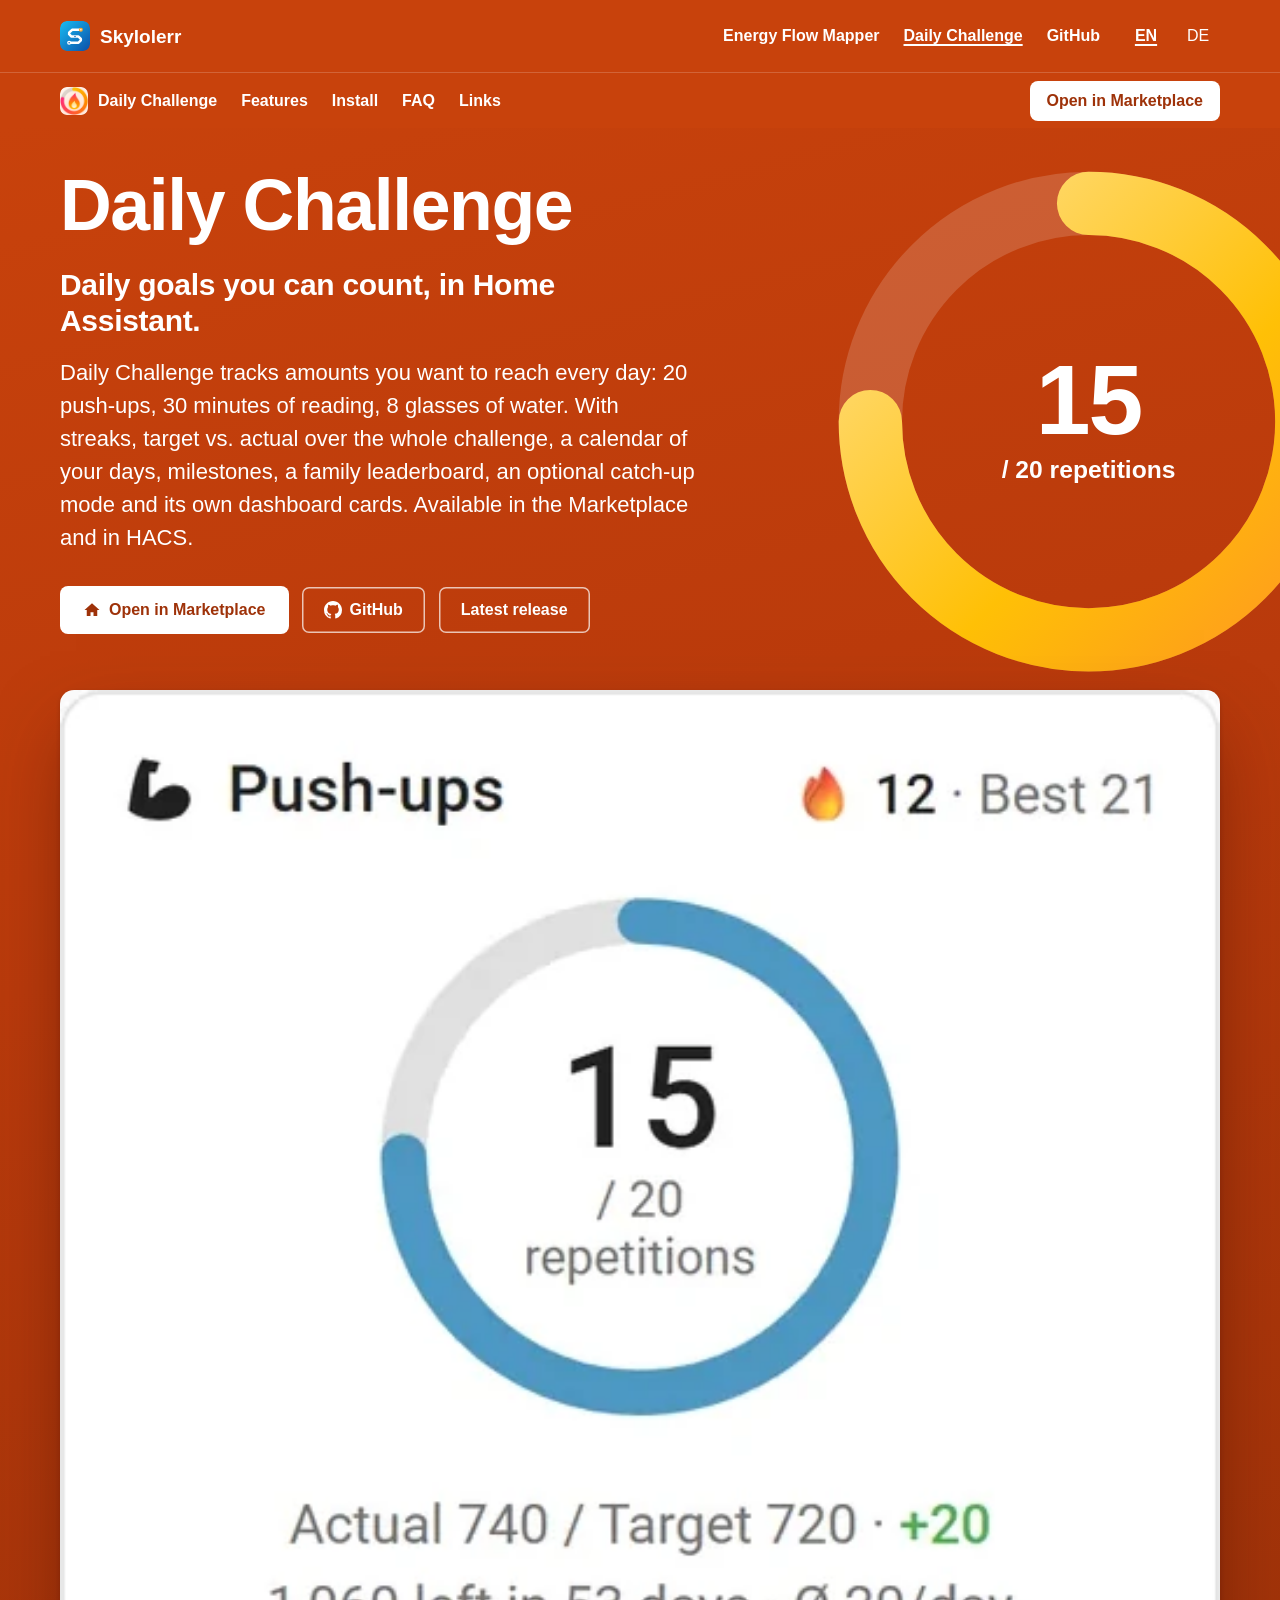
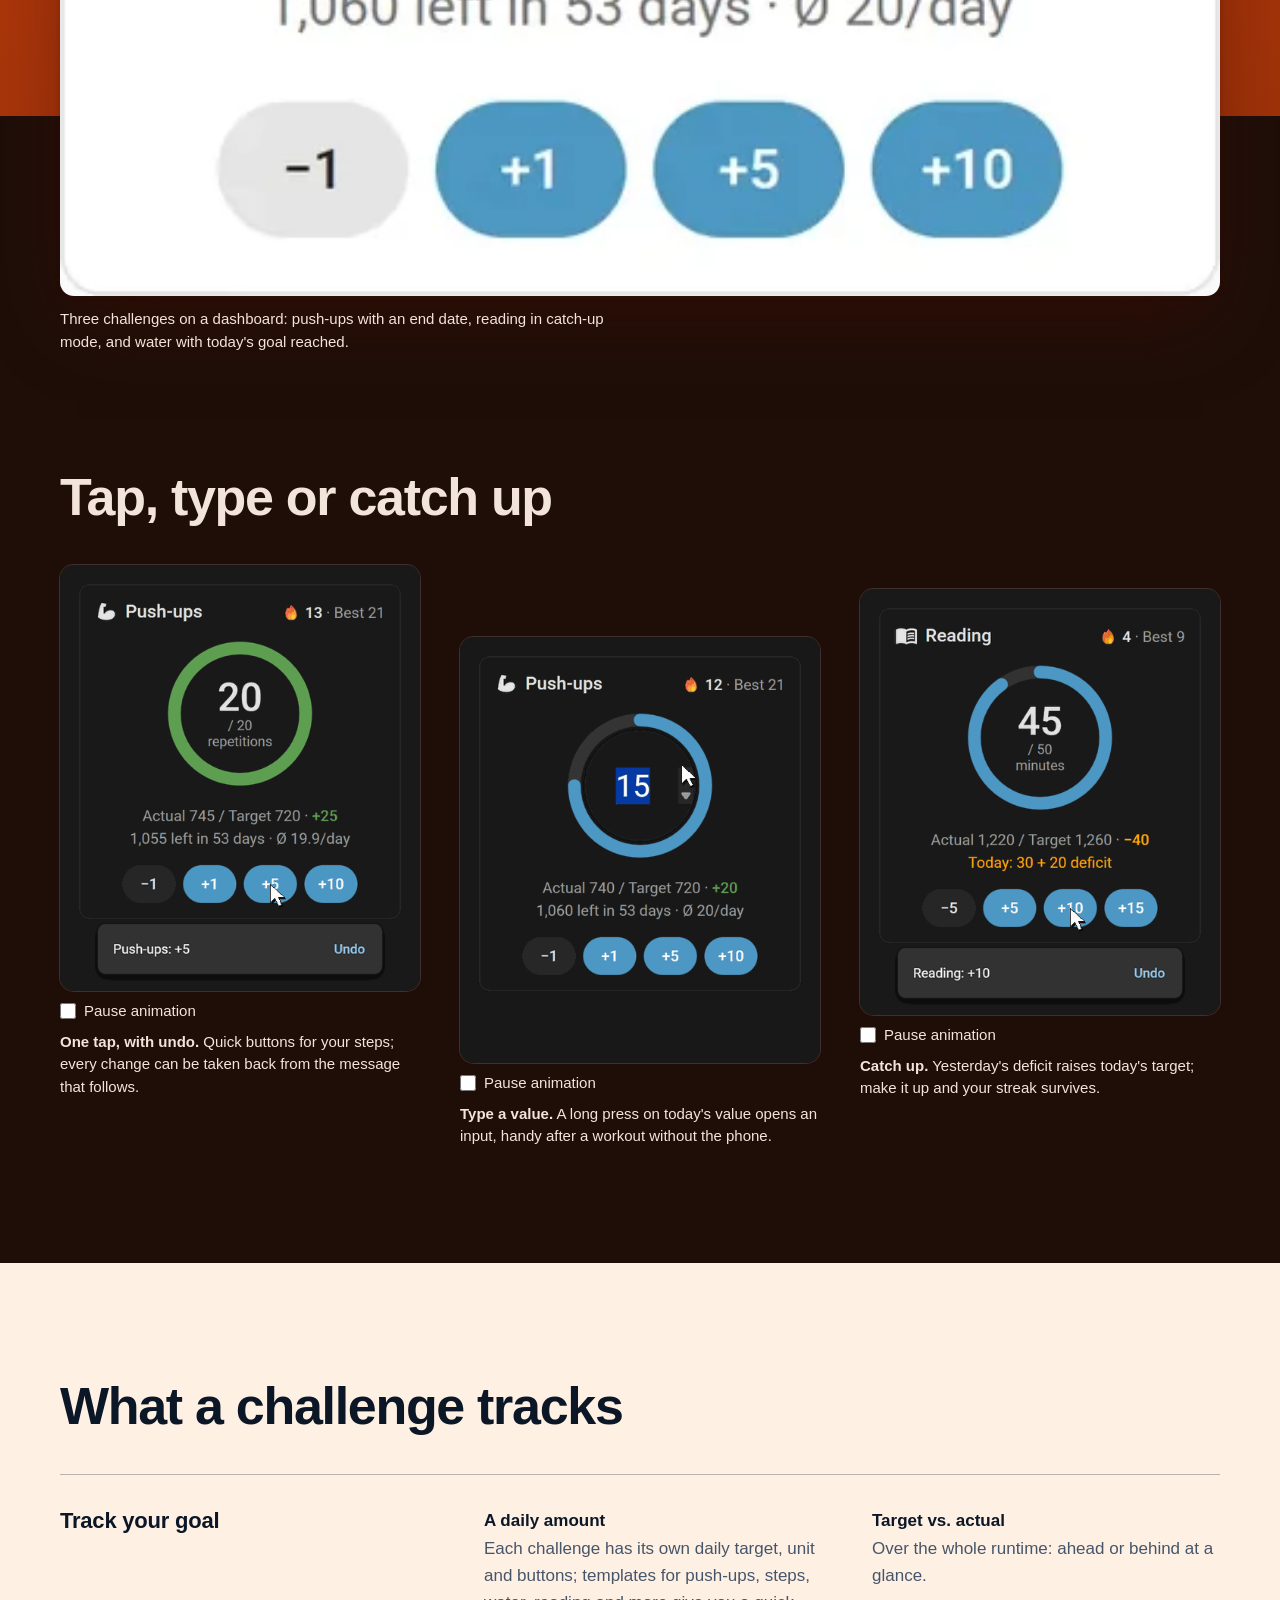
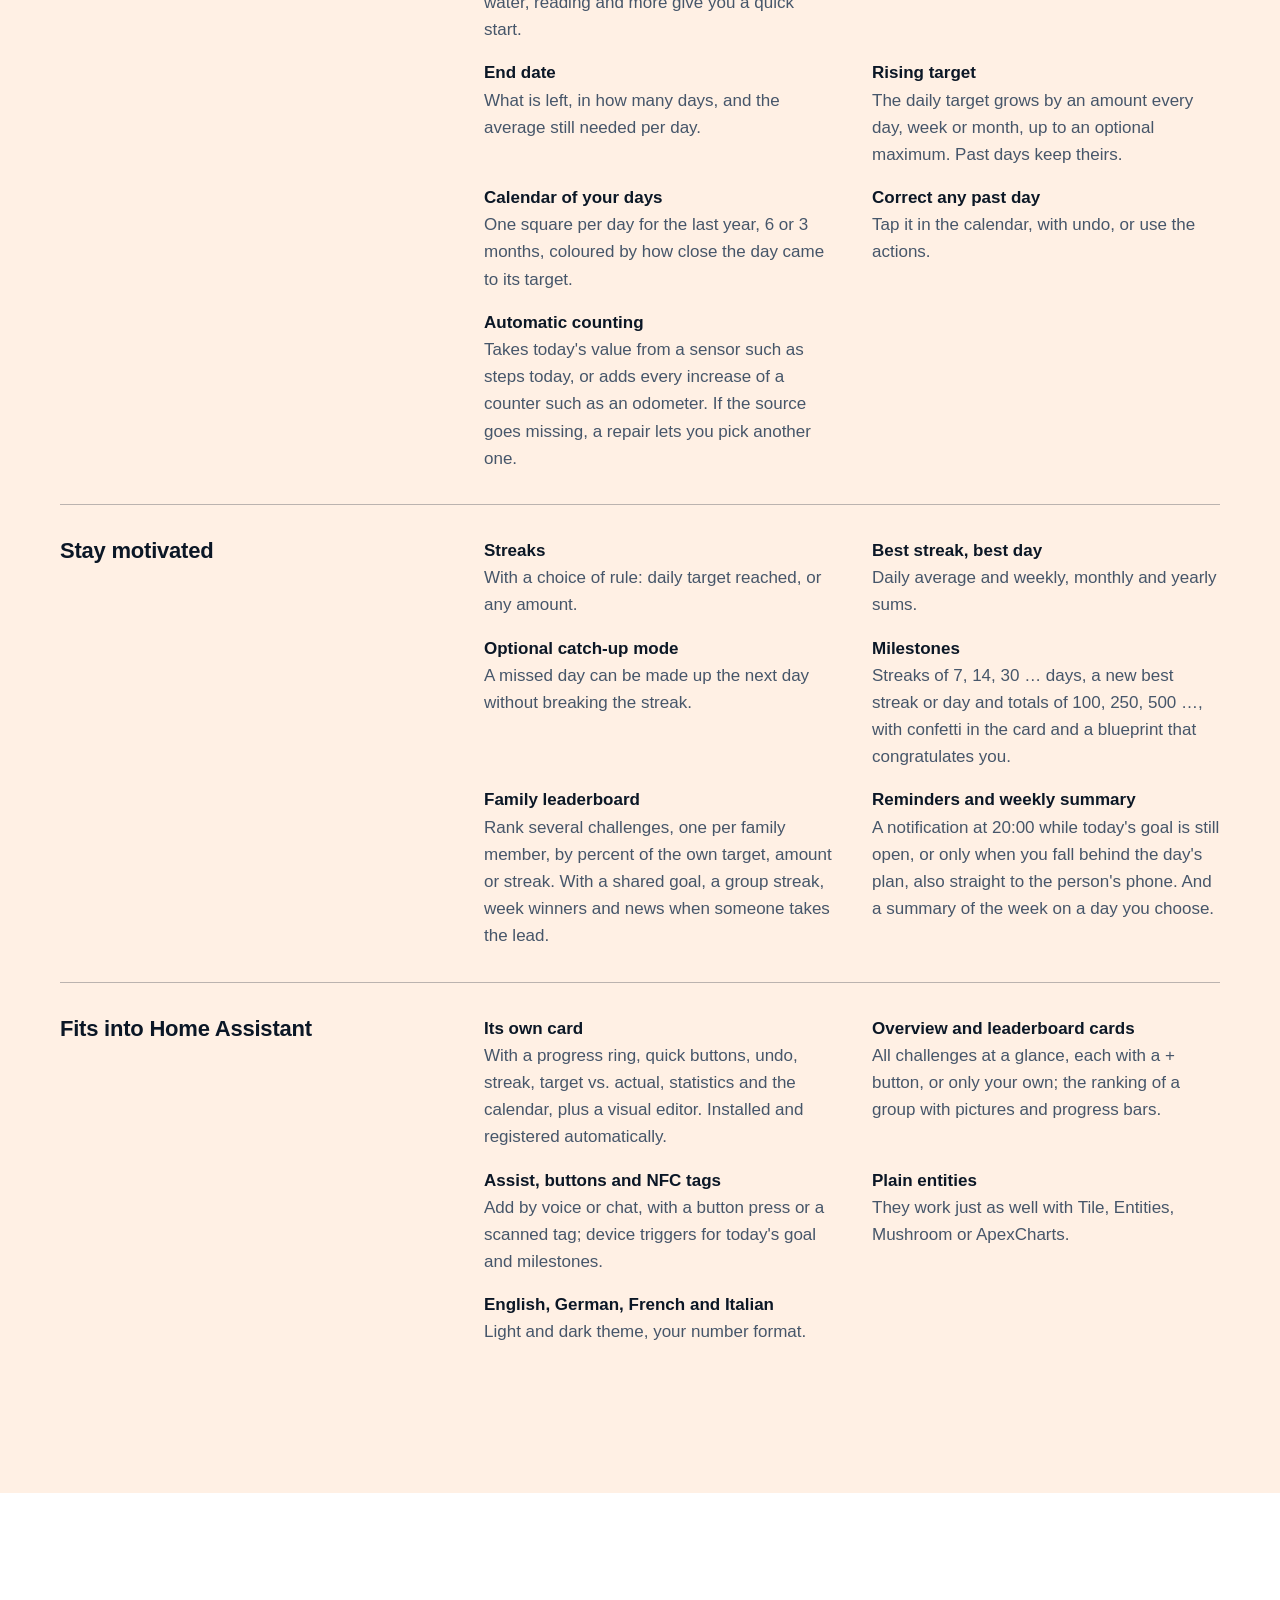
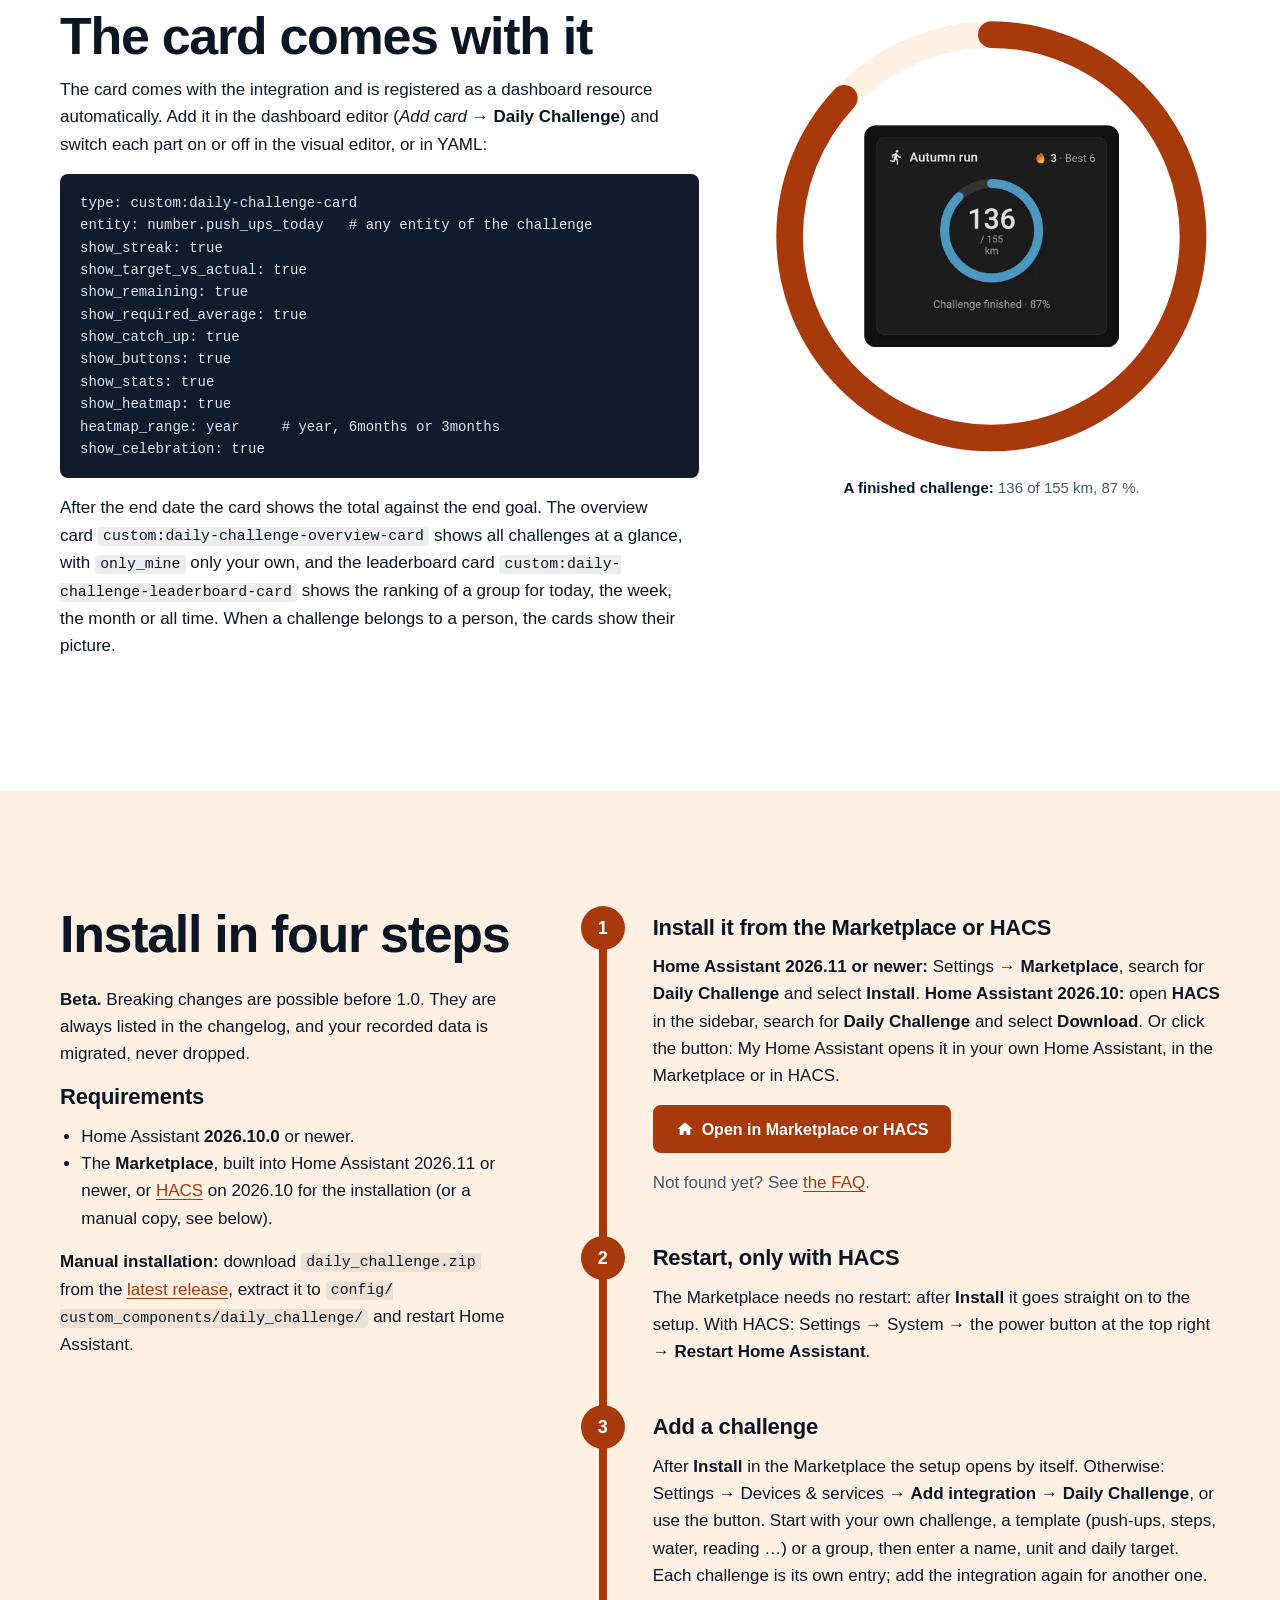
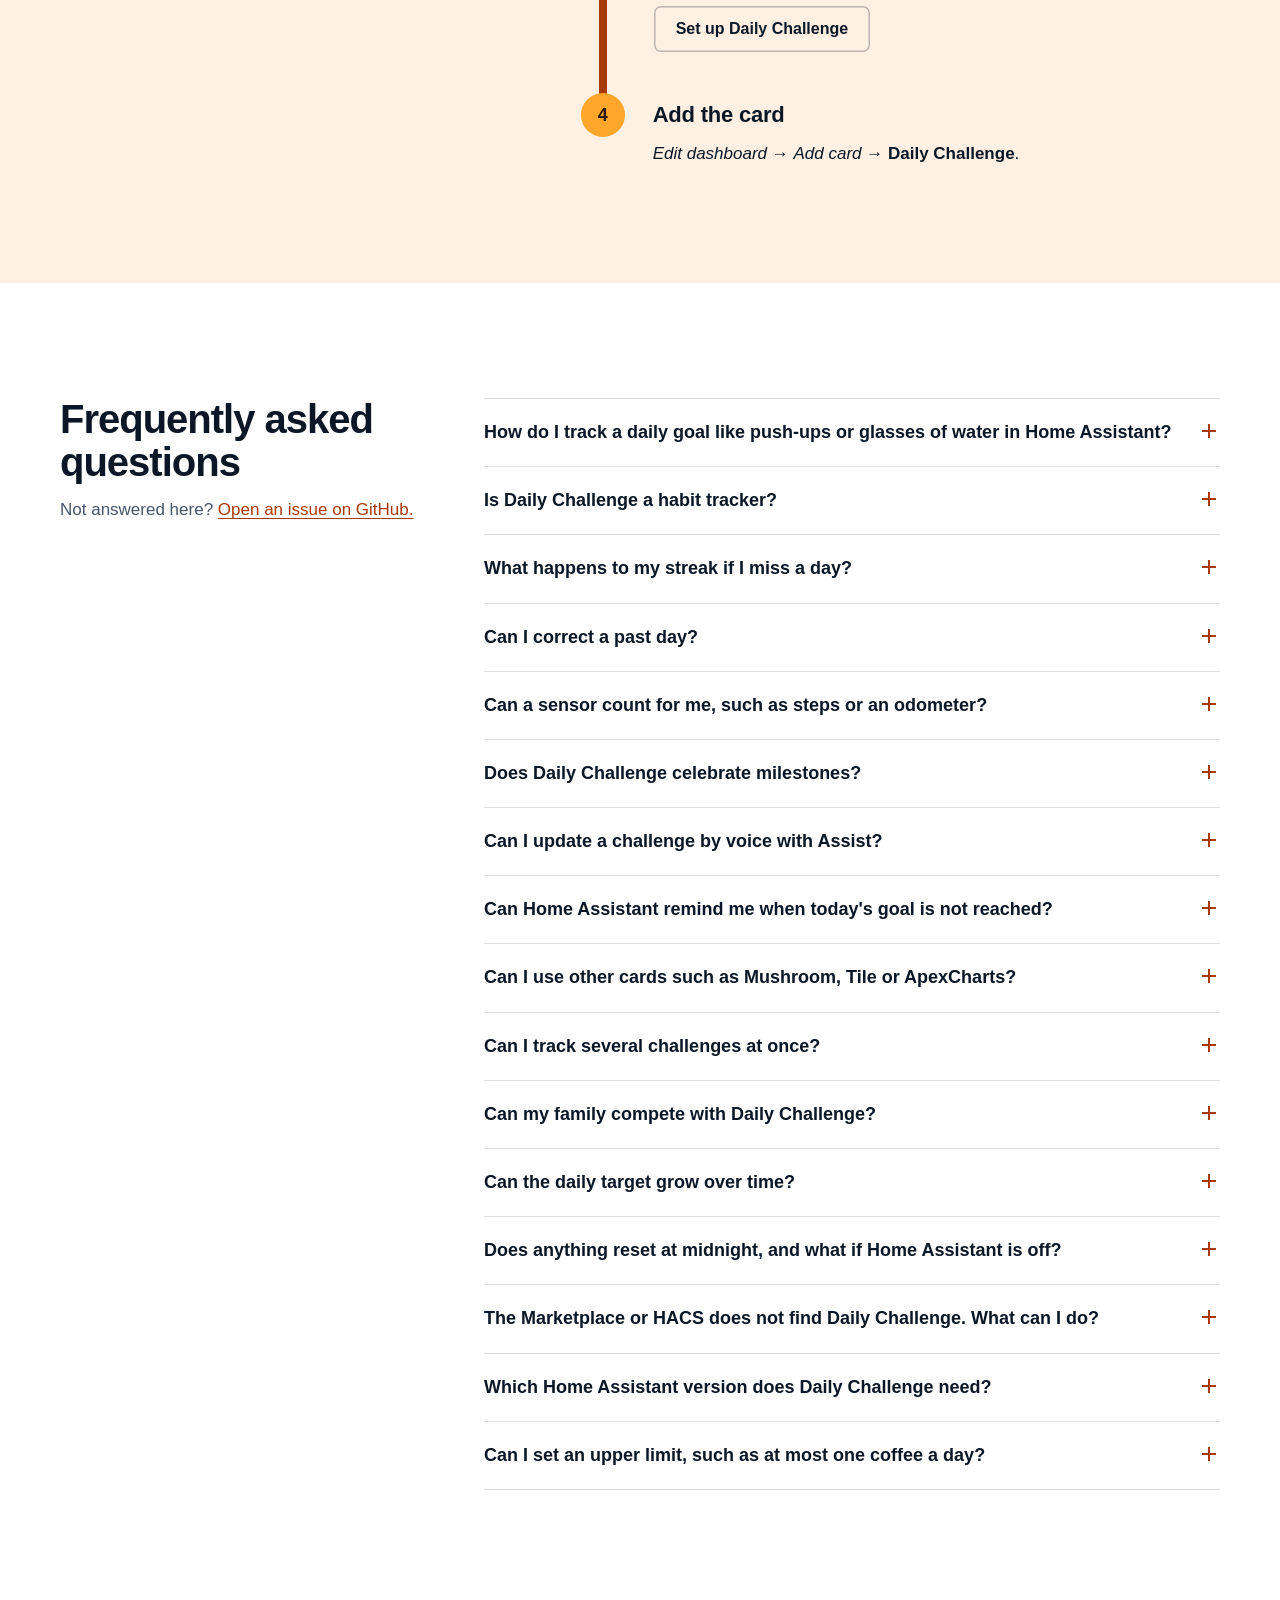
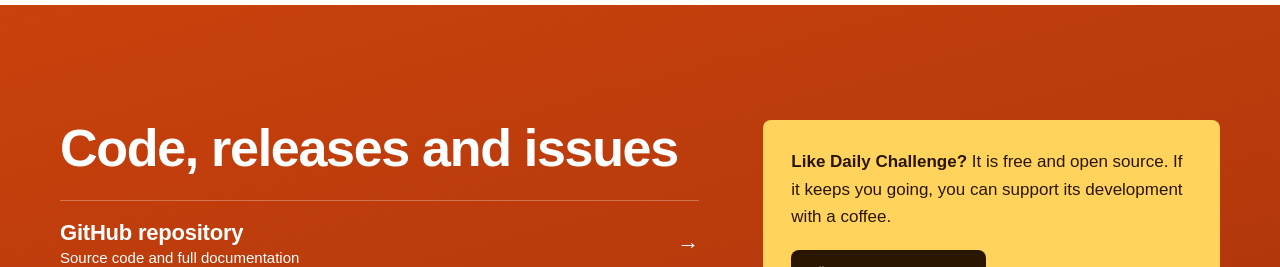
==== commit d107e2a1: "Describe Daily Challenge 0.3.0 on the site Add the family leaderboard (groups with a shared goal, gr" ====
--- a/daily-challenge/index.html
+++ b/daily-challenge/index.html
@@ -4,7 +4,7 @@
   <meta charset="utf-8">
   <meta name="viewport" content="width=device-width, initial-scale=1">
   <title>Daily Challenge – daily goals and streaks for Home Assistant</title>
-  <meta name="description" content="Daily goals in Home Assistant: push-ups, reading, water. Streaks, a calendar, milestones, counting from sensors. Free in the Marketplace and HACS.">
+  <meta name="description" content="Daily goals in Home Assistant: push-ups, reading, water. Streaks, a calendar, a family leaderboard, counting from sensors. Free in the Marketplace and HACS.">
   <link rel="canonical" href="https://skylolerr.com/daily-challenge/">
   <link rel="alternate" hreflang="en" href="https://skylolerr.com/daily-challenge/">
   <link rel="alternate" hreflang="de" href="https://skylolerr.com/de/daily-challenge/">
@@ -18,7 +18,7 @@
   <meta property="og:type" content="website">
   <meta property="og:site_name" content="Skylolerr">
   <meta property="og:title" content="Daily Challenge – daily goals and streaks for Home Assistant">
-  <meta property="og:description" content="Quantity-based daily challenges for Home Assistant with streaks, a calendar of your days, milestones, automatic counting from sensors and its own cards. Free in the Marketplace and HACS.">
+  <meta property="og:description" content="Quantity-based daily challenges for Home Assistant with streaks, a calendar of your days, milestones, a family leaderboard, automatic counting from sensors and its own cards. Free in the Marketplace and HACS.">
   <meta property="og:url" content="https://skylolerr.com/daily-challenge/">
   <meta property="og:image" content="https://skylolerr.com/assets/img/og-daily-challenge.png">
   <meta property="og:image:width" content="1200">
@@ -35,7 +35,7 @@
         "@type": "SoftwareApplication",
         "@id": "https://skylolerr.com/daily-challenge/#app",
         "name": "Daily Challenge",
-        "description": "A Home Assistant integration for quantity-based daily challenges such as 20 push-ups or 8 glasses of water, with streaks, target vs. actual over the whole challenge, a calendar of daily values, milestones, automatic counting from a sensor, Assist, an optional catch-up mode and its own dashboard cards.",
+        "description": "A Home Assistant integration for quantity-based daily challenges such as 20 push-ups or 8 glasses of water, with streaks, target vs. actual over the whole challenge, a calendar of daily values, milestones, a family leaderboard with a shared goal, automatic counting from a sensor, Assist, an optional catch-up mode and its own dashboard cards.",
         "url": "https://skylolerr.com/daily-challenge/",
         "image": "https://skylolerr.com/assets/img/og-daily-challenge.png",
         "screenshot": "https://skylolerr.com/assets/img/dc/hero-light.webp",
@@ -55,7 +55,12 @@
           "Assist: add, set and read challenges by voice or chat",
           "Overview card with all challenges",
           "Blueprints for reminders, milestones, quick add, a weekly summary and Assist",
-          "Actions to add, set and read the values of any day"
+          "Actions to add, set and read the values of any day",
+          "Family leaderboard with a shared goal, a group streak and week winners",
+          "Leaderboard card with person pictures",
+          "Rising daily target",
+          "Templates for common challenges",
+          "Pace reminder blueprint"
         ],
         "license": "https://opensource.org/license/mit",
         "isAccessibleForFree": true,
@@ -108,12 +113,12 @@
           {
             "@type": "Question",
             "name": "Can I update a challenge by voice with Assist?",
-            "acceptedAnswer": { "@type": "Answer", "text": "Yes. With an AI assistant as conversation agent, expose the challenge's Today entity to Assist; the assistant can then add to, set and read your challenges, for example after I just did 20 push-ups. For the built-in Assist, the voice blueprint adds sentences such as Add 20 to push-ups and How many push-ups today, in English by default and easy to change to your language." }
+            "acceptedAnswer": { "@type": "Answer", "text": "Yes. With an AI assistant as conversation agent, expose the challenge's Today entity to Assist; the assistant can then add to, set and read your challenges, for example after I just did 20 push-ups. For the built-in Assist, the voice blueprint adds sentences such as Add 20 to push-ups and How many push-ups today, in English by default and easy to change to your language. When the challenge belongs to a person, Assist uses your own challenge if you name none." }
           },
           {
             "@type": "Question",
             "name": "Can Home Assistant remind me when today's goal is not reached?",
-            "acceptedAnswer": { "@type": "Answer", "text": "Yes. Import the reminder blueprint: at a time you choose, 20:00 by default, it notifies you while today's goal is still open. The message can include what is still missing." }
+            "acceptedAnswer": { "@type": "Answer", "text": "Yes. Import the reminder blueprint: at a time you choose, 20:00 by default, it notifies you while today's goal is still open. The message can include what is still missing. The pace reminder blueprint speaks up only when you fall behind the day's plan, and both can send to the phone of the person the challenge belongs to." }
           },
           {
             "@type": "Question",
@@ -123,7 +128,17 @@
           {
             "@type": "Question",
             "name": "Can I track several challenges at once?",
-            "acceptedAnswer": { "@type": "Answer", "text": "Yes. Each challenge is its own entry: add the integration again for the next one. Each gets its own device, entities and card. The overview card shows all of them at a glance, each with a + button." }
+            "acceptedAnswer": { "@type": "Answer", "text": "Yes. Each challenge is its own entry: add the integration again for the next one. Each gets its own device, entities and card. The overview card shows all of them at a glance, each with a + button. To compete, add a group: it ranks the challenges in a leaderboard." }
+          },
+          {
+            "@type": "Question",
+            "name": "Can my family compete with Daily Challenge?",
+            "acceptedAnswer": { "@type": "Answer", "text": "Yes. Give every family member their own challenge, each with their own target and, if you like, their person. Then add the integration again and choose Group (leaderboard): it ranks the challenges by percent of the own target, which is fair with different targets, or by amount or streak. Optionally you collect a shared goal per week, month or year together. There is a group streak for the days on which everybody reached their target, a week winner every Monday and a leaderboard card with pictures and progress bars. The group news blueprint sends messages such as Anna has overtaken Tom!" }
+          },
+          {
+            "@type": "Question",
+            "name": "Can the daily target grow over time?",
+            "acceptedAnswer": { "@type": "Answer", "text": "Yes. Under Rising target in the options, set an increase and how often it applies: every day, week or month, up to an optional maximum, for example one more push-up every week up to 50. Past days keep the target they had." }
           },
           {
             "@type": "Question",
@@ -187,7 +202,7 @@
           </nav>
           <h1>Daily Challenge</h1>
           <p class="deck">Daily goals you can count, in Home Assistant.</p>
-          <p class="lead">Daily Challenge tracks amounts you want to reach every day: 20 push-ups, 30 minutes of reading, 8 glasses of water. With streaks, target vs. actual over the whole challenge, a calendar of your days, milestones, an optional catch-up mode and its own dashboard cards. Available in the Marketplace and in HACS.</p>
+          <p class="lead">Daily Challenge tracks amounts you want to reach every day: 20 push-ups, 30 minutes of reading, 8 glasses of water. With streaks, target vs. actual over the whole challenge, a calendar of your days, milestones, a family leaderboard, an optional catch-up mode and its own dashboard cards. Available in the Marketplace and in HACS.</p>
           <div class="actions">
             <a class="btn btn-white" href="https://my.home-assistant.io/redirect/hacs_repository/?owner=Skylolerr&amp;repository=ha-daily-challenge&amp;category=integration"><svg viewBox="0 0 24 24" aria-hidden="true" fill="currentColor"><path d="M12 3 2 12h3v8h5v-5h4v5h5v-8h3L12 3Z"/></svg>Open in Marketplace</a>
             <a class="btn btn-ghost" href="https://github.com/Skylolerr/ha-daily-challenge"><svg viewBox="0 0 16 16" aria-hidden="true" fill="currentColor"><path d="M8 0c4.42 0 8 3.58 8 8a8.013 8.013 0 0 1-5.45 7.59c-.4.08-.55-.17-.55-.38 0-.27.01-1.13.01-2.2 0-.75-.25-1.23-.54-1.48 1.78-.2 3.65-.88 3.65-3.95 0-.88-.31-1.59-.82-2.15.08-.2.36-1.02-.08-2.12 0 0-.67-.22-2.2.82-.64-.18-1.32-.27-2-.27-.68 0-1.36.09-2 .27-1.53-1.03-2.2-.82-2.2-.82-.44 1.1-.16 1.92-.08 2.12-.51.56-.82 1.28-.82 2.15 0 3.06 1.86 3.75 3.64 3.95-.23.2-.44.55-.51 1.07-.46.21-1.61.55-2.33-.66-.15-.24-.6-.83-1.23-.82-.67.01-.27.38.01.53.34.19.73.9.82 1.13.16.45.68 1.31 2.69.94 0 .67.01 1.3.01 1.49 0 .21-.15.45-.55.38A7.995 7.995 0 0 1 0 8c0-4.42 3.58-8 8-8Z"/></svg>GitHub</a>
@@ -265,12 +280,13 @@
         <div class="ring-row">
           <h3>Track your goal</h3>
           <ul class="feature-list">
-            <li><strong class="lead-in">A daily amount</strong>Each challenge has its own daily target, unit and buttons.</li>
+            <li><strong class="lead-in">A daily amount</strong>Each challenge has its own daily target, unit and buttons; templates for push-ups, steps, water, reading and more give you a quick start.</li>
             <li><strong class="lead-in">Target vs. actual</strong>Over the whole runtime: ahead or behind at a glance.</li>
             <li><strong class="lead-in">End date</strong>What is left, in how many days, and the average still needed per day.</li>
+            <li><strong class="lead-in">Rising target</strong>The daily target grows by an amount every day, week or month, up to an optional maximum. Past days keep theirs.</li>
             <li><strong class="lead-in">Calendar of your days</strong>One square per day for the last year, 6 or 3 months, coloured by how close the day came to its target.</li>
             <li><strong class="lead-in">Correct any past day</strong>Tap it in the calendar, with undo, or use the actions.</li>
-            <li><strong class="lead-in">Automatic counting</strong>Takes today's value from a sensor such as steps today, or adds every increase of a counter such as an odometer.</li>
+            <li><strong class="lead-in">Automatic counting</strong>Takes today's value from a sensor such as steps today, or adds every increase of a counter such as an odometer. If the source goes missing, a repair lets you pick another one.</li>
           </ul>
         </div>
         <div class="ring-row">
@@ -280,14 +296,15 @@
             <li><strong class="lead-in">Best streak, best day</strong>Daily average and weekly, monthly and yearly sums.</li>
             <li><strong class="lead-in">Optional catch-up mode</strong>A missed day can be made up the next day without breaking the streak.</li>
             <li><strong class="lead-in">Milestones</strong>Streaks of 7, 14, 30 … days, a new best streak or day and totals of 100, 250, 500 …, with confetti in the card and a blueprint that congratulates you.</li>
-            <li><strong class="lead-in">Reminder and weekly summary</strong>A notification at 20:00 while today's goal is still open, and a summary of the week on a day you choose.</li>
+            <li><strong class="lead-in">Family leaderboard</strong>Rank several challenges, one per family member, by percent of the own target, amount or streak. With a shared goal, a group streak, week winners and news when someone takes the lead.</li>
+            <li><strong class="lead-in">Reminders and weekly summary</strong>A notification at 20:00 while today's goal is still open, or only when you fall behind the day's plan, also straight to the person's phone. And a summary of the week on a day you choose.</li>
           </ul>
         </div>
         <div class="ring-row">
           <h3>Fits into Home Assistant</h3>
           <ul class="feature-list">
             <li><strong class="lead-in">Its own card</strong>With a progress ring, quick buttons, undo, streak, target vs. actual, statistics and the calendar, plus a visual editor. Installed and registered automatically.</li>
-            <li><strong class="lead-in">Overview card</strong>All challenges at a glance, each with a + button.</li>
+            <li><strong class="lead-in">Overview and leaderboard cards</strong>All challenges at a glance, each with a + button, or only your own; the ranking of a group with pictures and progress bars.</li>
             <li><strong class="lead-in">Assist, buttons and NFC tags</strong>Add by voice or chat, with a button press or a scanned tag; device triggers for today's goal and milestones.</li>
             <li><strong class="lead-in">Plain entities</strong>They work just as well with Tile, Entities, Mushroom or ApexCharts.</li>
             <li><strong class="lead-in">English, German, French and Italian</strong>Light and dark theme, your number format.</li>
@@ -314,7 +331,7 @@
 show_heatmap: true
 heatmap_range: year     # year, 6months or 3months
 show_celebration: true</code></pre>
-          <p>After the end date the card shows the total against the end goal. The overview card <code>custom:<wbr>daily-challenge-overview-card</code> shows all challenges at a glance.</p>
+          <p>After the end date the card shows the total against the end goal. The overview card <code>custom:<wbr>daily-challenge-overview-card</code> shows all challenges at a glance, with <code>only_mine</code> only your own, and the leaderboard card <code>custom:<wbr>daily-challenge-leaderboard-card</code> shows the ranking of a group for today, the week, the month or all time. When a challenge belongs to a person, the cards show their picture.</p>
         </div>
         <figure class="ring-figure">
           <div class="ring-box">
@@ -354,7 +371,7 @@
           </li>
           <li>
             <h3>Add a challenge</h3>
-            <p>After <strong>Install</strong> in the Marketplace the setup opens by itself. Otherwise: Settings → Devices &amp; services → <strong>Add integration</strong> → <strong>Daily Challenge</strong>, or use the button. Enter a name, unit and daily target. Each challenge is its own entry; add the integration again for another one.</p>
+            <p>After <strong>Install</strong> in the Marketplace the setup opens by itself. Otherwise: Settings → Devices &amp; services → <strong>Add integration</strong> → <strong>Daily Challenge</strong>, or use the button. Start with your own challenge, a template (push-ups, steps, water, reading …) or a group, then enter a name, unit and daily target. Each challenge is its own entry; add the integration again for another one.</p>
             <p><a class="btn btn-line" href="https://my.home-assistant.io/redirect/config_flow_start/?domain=daily_challenge">Set up Daily Challenge</a></p>
           </li>
           <li>
@@ -398,11 +415,11 @@
           </details>
           <details>
             <summary><h3>Can I update a challenge by voice with Assist?</h3></summary>
-            <div class="answer"><p>Yes. With an AI assistant as conversation agent, expose the challenge's <strong>Today</strong> entity to Assist; the assistant can then add to, set and read your challenges, for example after <em>I just did 20 push-ups</em>. For the built-in Assist, the <a href="https://my.home-assistant.io/redirect/blueprint_import/?blueprint_url=https%3A%2F%2Fgithub.com%2FSkylolerr%2Fha-daily-challenge%2Fblob%2Fmain%2Fblueprints%2Fautomation%2Fdaily_challenge%2Fvoice.yaml">voice blueprint</a> adds sentences such as <em>Add 20 to push-ups</em> and <em>How many push-ups today</em>, in English by default and easy to change to your language.</p></div>
+            <div class="answer"><p>Yes. With an AI assistant as conversation agent, expose the challenge's <strong>Today</strong> entity to Assist; the assistant can then add to, set and read your challenges, for example after <em>I just did 20 push-ups</em>. For the built-in Assist, the <a href="https://my.home-assistant.io/redirect/blueprint_import/?blueprint_url=https%3A%2F%2Fgithub.com%2FSkylolerr%2Fha-daily-challenge%2Fblob%2Fmain%2Fblueprints%2Fautomation%2Fdaily_challenge%2Fvoice.yaml">voice blueprint</a> adds sentences such as <em>Add 20 to push-ups</em> and <em>How many push-ups today</em>, in English by default and easy to change to your language. When the challenge belongs to a person, Assist uses your own challenge if you name none.</p></div>
           </details>
           <details>
             <summary><h3>Can Home Assistant remind me when today's goal is not reached?</h3></summary>
-            <div class="answer"><p>Yes. Import the <a href="https://my.home-assistant.io/redirect/blueprint_import/?blueprint_url=https%3A%2F%2Fgithub.com%2FSkylolerr%2Fha-daily-challenge%2Fblob%2Fmain%2Fblueprints%2Fautomation%2Fdaily_challenge%2Freminder.yaml">reminder blueprint</a>: at a time you choose, 20:00 by default, it notifies you while today's goal is still open. The message can include what is still missing.</p></div>
+            <div class="answer"><p>Yes. Import the <a href="https://my.home-assistant.io/redirect/blueprint_import/?blueprint_url=https%3A%2F%2Fgithub.com%2FSkylolerr%2Fha-daily-challenge%2Fblob%2Fmain%2Fblueprints%2Fautomation%2Fdaily_challenge%2Freminder.yaml">reminder blueprint</a>: at a time you choose, 20:00 by default, it notifies you while today's goal is still open. The message can include what is still missing. The <a href="https://my.home-assistant.io/redirect/blueprint_import/?blueprint_url=https%3A%2F%2Fgithub.com%2FSkylolerr%2Fha-daily-challenge%2Fblob%2Fmain%2Fblueprints%2Fautomation%2Fdaily_challenge%2Fpace.yaml">pace reminder</a> speaks up only when you fall behind the day's plan, and both can send to the phone of the person the challenge belongs to.</p></div>
           </details>
           <details>
             <summary><h3>Can I use other cards such as Mushroom, Tile or ApexCharts?</h3></summary>
@@ -410,7 +427,15 @@
           </details>
           <details>
             <summary><h3>Can I track several challenges at once?</h3></summary>
-            <div class="answer"><p>Yes. Each challenge is its own entry: add the integration again for the next one. Each gets its own device, entities and card. The overview card shows all of them at a glance, each with a <strong>+</strong> button.</p></div>
+            <div class="answer"><p>Yes. Each challenge is its own entry: add the integration again for the next one. Each gets its own device, entities and card. The overview card shows all of them at a glance, each with a <strong>+</strong> button. To compete, add a group: it ranks the challenges in a leaderboard.</p></div>
+          </details>
+          <details>
+            <summary><h3>Can my family compete with Daily Challenge?</h3></summary>
+            <div class="answer"><p>Yes. Give every family member their own challenge, each with their own target and, if you like, their person. Then add the integration again and choose <strong>Group (leaderboard)</strong>: it ranks the challenges by percent of the own target, which is fair with different targets, or by amount or streak. Optionally you collect a shared goal per week, month or year together. There is a group streak for the days on which everybody reached their target, a week winner every Monday and a leaderboard card with pictures and progress bars. The <a href="https://my.home-assistant.io/redirect/blueprint_import/?blueprint_url=https%3A%2F%2Fgithub.com%2FSkylolerr%2Fha-daily-challenge%2Fblob%2Fmain%2Fblueprints%2Fautomation%2Fdaily_challenge%2Flead_change.yaml">group news blueprint</a> sends messages such as <em>Anna has overtaken Tom!</em></p></div>
+          </details>
+          <details>
+            <summary><h3>Can the daily target grow over time?</h3></summary>
+            <div class="answer"><p>Yes. Under <strong>Rising target</strong> in the options, set an increase and how often it applies: every day, week or month, up to an optional maximum, for example one more push-up every week up to 50. Past days keep the target they had.</p></div>
           </details>
           <details>
             <summary><h3>Does anything reset at midnight, and what if Home Assistant is off?</h3></summary>
--- a/assets/css/site.css
+++ b/assets/css/site.css
@@ -934,7 +934,8 @@
   gap: 48px 32px;
 }
 
-.stack > figure:first-child {
+.stack > figure:first-child,
+.stack > figure:last-child:nth-child(even) {
   grid-column: 1 / -1;
 }
 
